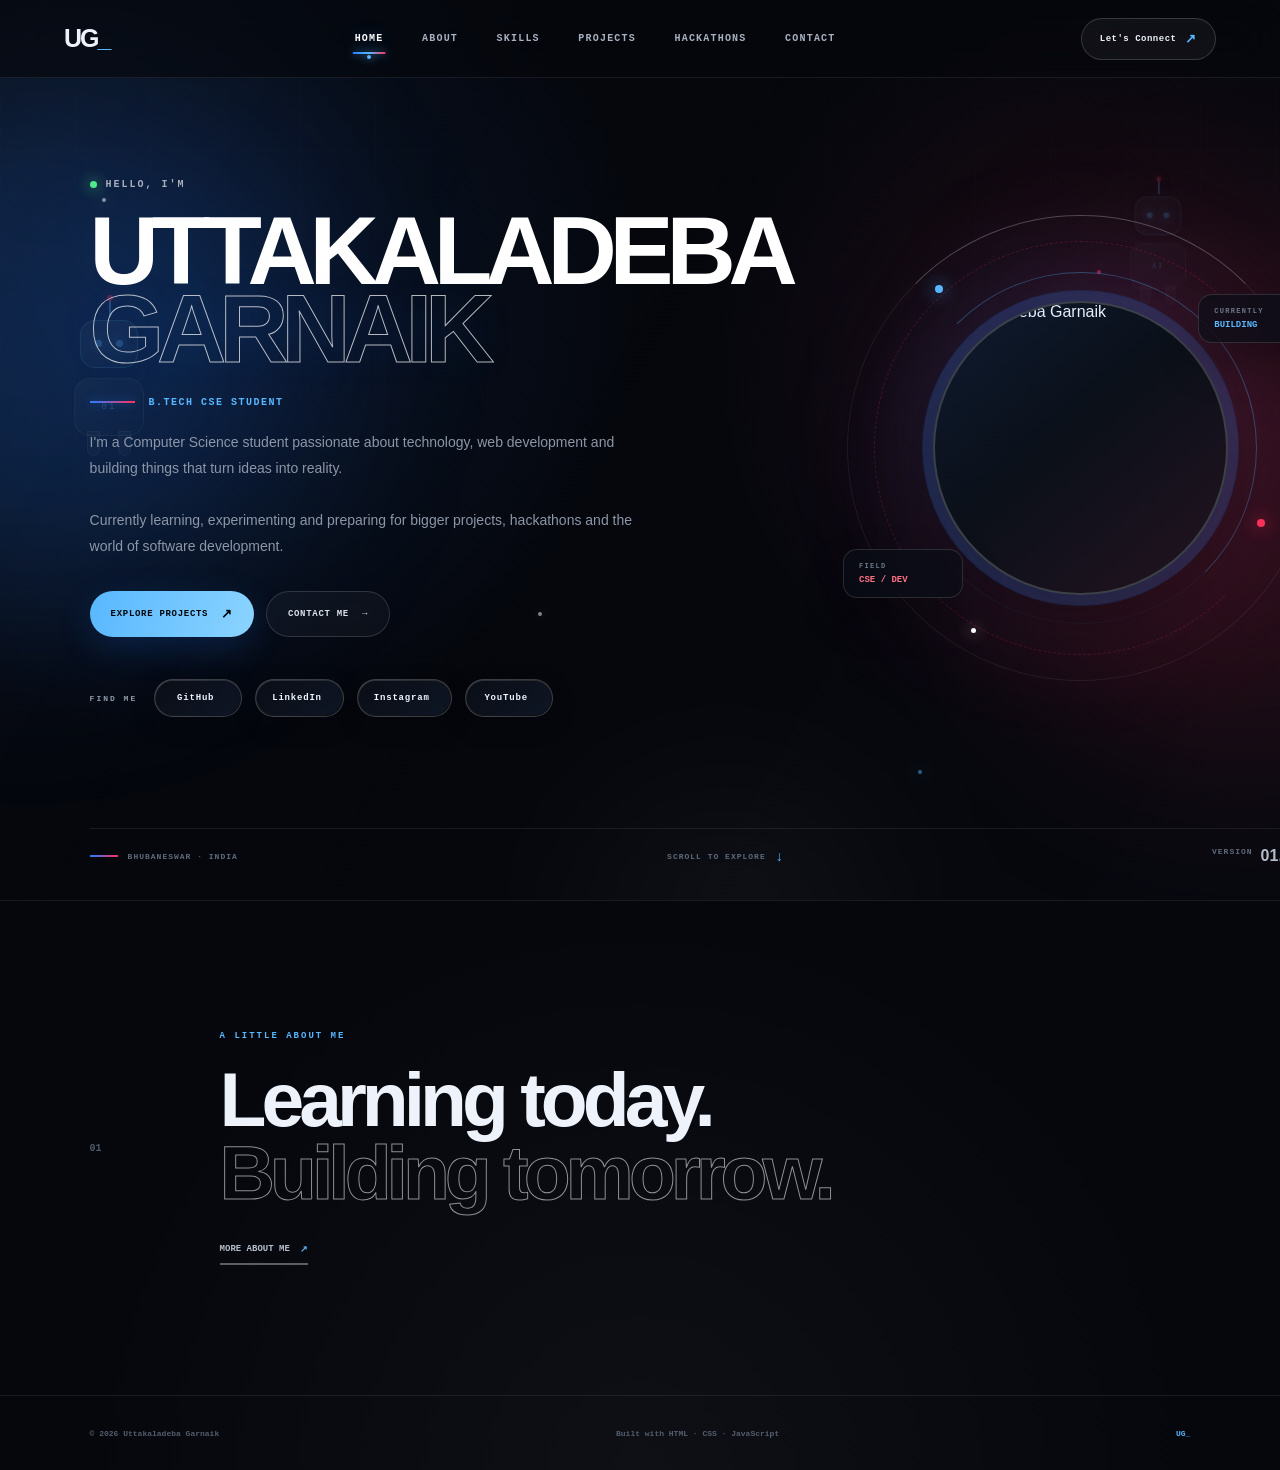
==== index.html @ 999d8cda "This is Portfolio" ====
<!DOCTYPE html>
<html lang="en">

<head>

    <!-- Basic Setup -->
    <meta charset="UTF-8">

    <meta
        name="viewport"
        content="width=device-width, initial-scale=1.0"
    >

    <meta
        name="description"
        content="Uttakaladeba Garnaik — B.Tech CSE Student, Developer and Technology Enthusiast."
    >

    <meta
        name="author"
        content="Uttakaladeba Garnaik"
    >

    <title>
        Uttakaladeba Garnaik | Developer
    </title>

    <!-- CSS -->
    <link rel="stylesheet" href="style.css">

</head>


<body>


    <!-- ==================================================
         BACKGROUND
    =================================================== -->

    <div class="background">

        <!-- Background Glow -->
        <div class="glow glow-blue"></div>

        <div class="glow glow-red"></div>

        <div class="glow glow-white"></div>


        <!-- Background Grid -->
        <div class="background-grid"></div>


        <!-- Floating Particles -->
        <div class="particle particle-1"></div>

        <div class="particle particle-2"></div>

        <div class="particle particle-3"></div>

        <div class="particle particle-4"></div>


        <!-- Robot 01 -->
        <div class="robot robot-one">

            <div class="robot-antenna"></div>

            <div class="robot-head">

                <span class="robot-eye"></span>

                <span class="robot-eye"></span>

            </div>

            <div class="robot-body">

                <span>01</span>

            </div>

            <div class="robot-leg left-leg"></div>

            <div class="robot-leg right-leg"></div>

        </div>


        <!-- Robot 02 -->
        <div class="robot robot-two">

            <div class="robot-antenna"></div>

            <div class="robot-head">

                <span class="robot-eye"></span>

                <span class="robot-eye"></span>

            </div>

            <div class="robot-body">

                <span>AI</span>

            </div>

            <div class="robot-leg left-leg"></div>

            <div class="robot-leg right-leg"></div>

        </div>

    </div>



    <!-- ==================================================
         NAVIGATION
    =================================================== -->

    <header class="navbar">

        <div class="nav-logo">

            <a href="index.html">

                UG<span>_</span>

            </a>

        </div>


        <nav class="nav-links">

            <a
                href="index.html"
                class="active"
            >
                Home
            </a>

            <a href="about.html">
                About
            </a>

            <a href="skills.html">
                Skills
            </a>

            <a href="projects.html">
                Projects
            </a>

            <a href="hackathons.html">
                Hackathons
            </a>

            <a href="contact.html">
                Contact
            </a>

        </nav>


        <a
            href="contact.html"
            class="nav-button"
        >

            Let's Connect

            <span>↗</span>

        </a>

    </header>



    <!-- ==================================================
         HERO
    =================================================== -->

    <main>

        <section
            class="hero"
            id="home"
        >


            <!-- LEFT SIDE -->
            <div class="hero-left">


                <div class="hero-intro">

                    <span class="status-dot"></span>

                    <span>
                        HELLO, I'M
                    </span>

                </div>


                <h1 class="hero-name">

                    UTTAKALADEBA

                    <span>
                        GARNAIK
                    </span>

                </h1>


                <div class="hero-role">

                    <span class="line"></span>

                    <p>
                        B.TECH CSE STUDENT
                    </p>

                </div>


                <p class="hero-description">

                    I'm a Computer Science student
                    passionate about technology,
                    web development and building
                    things that turn ideas into reality.

                    <br><br>

                    Currently learning, experimenting
                    and preparing for bigger projects,
                    hackathons and the world of
                    software development.

                </p>


                <!-- HERO BUTTONS -->

                <div class="hero-buttons">

                    <a
                        href="projects.html"
                        class="primary-button"
                    >

                        Explore Projects

                        <span>↗</span>

                    </a>


                    <a
                        href="contact.html"
                        class="secondary-button"
                    >

                        Contact Me

                        <span>→</span>

                    </a>

                </div>



                <!-- SOCIAL LINKS -->

                <div class="hero-socials">

                    <span>
                        FIND ME
                    </span>


                    <a
                        href="https://github.com/uttakaladebagarnaik"
                        target="_blank"
                        rel="noopener noreferrer"
                    >
                        GitHub
                    </a>


                    <a
                        href="https://www.linkedin.com/feed/"
                        target="_blank"
                        rel="noopener noreferrer"
                    >
                        LinkedIn
                    </a>


                    <a
                        href="#"
                        target="_blank"
                    >
                        Instagram
                    </a>


                    <a
                        href="#"
                        target="_blank"
                    >
                        YouTube
                    </a>

                </div>


            </div>



            <!-- ==================================================
                 RIGHT SIDE — PROFILE PHOTO
            =================================================== -->

            <div class="hero-right">


                <div class="photo-area">


                    <!-- Outer Rings -->

                    <div class="photo-ring ring-one"></div>

                    <div class="photo-ring ring-two"></div>

                    <div class="photo-ring ring-three"></div>


                    <!-- Glow -->

                    <div class="photo-glow"></div>


                    <!-- Profile -->

                    <div class="profile-circle">

                        <img
                            src="picture/Codex Image Aug 21, 2026, 12_15_15 PM.png"
                            alt="Uttakaladeba Garnaik"
                        >

                    </div>


                    <!-- Floating Information -->

                    <div class="floating-card card-top">

                        <span>
                            CURRENTLY
                        </span>

                        <strong>
                            BUILDING
                        </strong>

                    </div>


                    <div class="floating-card card-bottom">

                        <span>
                            FIELD
                        </span>

                        <strong>
                            CSE / DEV
                        </strong>

                    </div>


                    <!-- Orbit Dots -->

                    <span class="orbit-dot dot-one"></span>

                    <span class="orbit-dot dot-two"></span>

                    <span class="orbit-dot dot-three"></span>


                </div>


            </div>



            <!-- ==================================================
                 BOTTOM INFO
            =================================================== -->

            <div class="hero-bottom">


                <div class="hero-location">

                    <span class="small-line"></span>

                    <p>
                        BHUBANESWAR · INDIA
                    </p>

                </div>


                <div class="scroll-indicator">

                    <span>
                        SCROLL TO EXPLORE
                    </span>

                    <b>
                        ↓
                    </b>

                </div>


                <div class="hero-version">

                    <span>
                        VERSION
                    </span>

                    <strong>
                        01.26
                    </strong>

                </div>

            </div>


        </section>



        <!-- ==================================================
             QUICK INTRO
        =================================================== -->

        <section class="quick-intro">


            <div class="intro-number">
                01
            </div>


            <div class="intro-content">

                <p class="section-label">
                    A LITTLE ABOUT ME
                </p>


                <h2>

                    Learning today.

                    <span>
                        Building tomorrow.
                    </span>

                </h2>


                <a
                    href="about.html"
                    class="text-link"
                >

                    More about me

                    <span>↗</span>

                </a>

            </div>


        </section>


    </main>



    <!-- ==================================================
         FOOTER
    =================================================== -->

    <footer>

        <div>
            © 2026 Uttakaladeba Garnaik
        </div>


        <div>
            Built with HTML · CSS · JavaScript
        </div>


        <div>
            UG<span>_</span>
        </div>

    </footer>



    <!-- JavaScript -->
    <script src="script.js"></script>

</body>

</html>
---- style.css ----
/* =========================================================
   UTTAKALADEBA GARNAIK
   FUTURISTIC GLASS PORTFOLIO
   FINAL INDEX CSS
========================================================= */


/* =========================================================
   01. ROOT
========================================================= */

:root {

    --bg: #05070d;
    --bg-soft: #090d16;

    --white: #ffffff;
    --text: #eef3fb;
    --muted: #8993a5;

    --blue: #247cff;
    --blue-light: #58b7ff;

    --red: #ff315b;
    --red-light: #ff7186;

    --green: #50e98b;

    --glass: rgba(255,255,255,.055);
    --glass-strong: rgba(255,255,255,.10);

    --border: rgba(255,255,255,.12);
    --border-light: rgba(255,255,255,.22);

    --font-main:
        "Inter",
        "Segoe UI",
        Arial,
        sans-serif;

    --font-mono:
        "Courier New",
        monospace;
}


/* =========================================================
   02. RESET
========================================================= */

* {
    margin: 0;
    padding: 0;
    box-sizing: border-box;
}

html {
    scroll-behavior: smooth;
}

body {

    min-height: 100vh;

    background:

        radial-gradient(
            circle at 15% 20%,
            rgba(36,124,255,.13),
            transparent 28%
        ),

        radial-gradient(
            circle at 85% 25%,
            rgba(255,49,91,.10),
            transparent 25%
        ),

        radial-gradient(
            circle at 50% 100%,
            rgba(255,255,255,.035),
            transparent 35%
        ),

        var(--bg);

    color: var(--text);

    font-family: var(--font-main);

    overflow-x: hidden;
}


body::before {

    content: "";

    position: fixed;

    inset: 0;

    pointer-events: none;

    z-index: -1;

    background:

        linear-gradient(
            120deg,
            rgba(255,255,255,.018),
            transparent 35%,
            rgba(255,255,255,.012)
        );
}


a {

    color: inherit;

    text-decoration: none;

    -webkit-tap-highlight-color: transparent;
}


::selection {

    background: var(--blue);

    color: white;
}



/* =========================================================
   03. BACKGROUND
========================================================= */

.background {

    position: fixed;

    inset: 0;

    overflow: hidden;

    z-index: -10;

    pointer-events: none;
}


.background-grid {

    position: absolute;

    inset: 0;

    background-image:

        linear-gradient(
            rgba(255,255,255,.025) 1px,
            transparent 1px
        ),

        linear-gradient(
            90deg,
            rgba(255,255,255,.025) 1px,
            transparent 1px
        );

    background-size: 75px 75px;

    mask-image:
        linear-gradient(
            to bottom,
            black,
            transparent 85%
        );

    opacity: .45;
}


.glow {

    position: absolute;

    border-radius: 50%;

    filter: blur(100px);

    pointer-events: none;
}


.glow-blue {

    width: 520px;

    height: 520px;

    background:
        rgba(36,124,255,.18);

    left: -230px;

    top: 10%;

    animation:
        blueGlow 12s ease-in-out infinite alternate;
}


.glow-red {

    width: 480px;

    height: 480px;

    background:
        rgba(255,49,91,.13);

    right: -200px;

    top: 30%;

    animation:
        redGlow 15s ease-in-out infinite alternate;
}


.glow-white {

    width: 300px;

    height: 300px;

    background:
        rgba(255,255,255,.045);

    left: 45%;

    bottom: -180px;

    filter: blur(90px);
}


@keyframes blueGlow {

    0% {
        transform:
            translate(0,0)
            scale(1);
    }

    100% {
        transform:
            translate(90px,-50px)
            scale(1.18);
    }
}


@keyframes redGlow {

    0% {
        transform:
            translate(0,0)
            scale(1);
    }

    100% {
        transform:
            translate(-80px,70px)
            scale(1.12);
    }
}



/* =========================================================
   04. PARTICLES
========================================================= */

.particle {

    position: absolute;

    width: 4px;

    height: 4px;

    border-radius: 50%;

    background: white;

    box-shadow:
        0 0 15px
        rgba(255,255,255,.8);

    opacity: .5;

    animation:
        particleFloat 8s ease-in-out infinite;
}


.particle-1 {
    top: 22%;
    left: 8%;
}


.particle-2 {
    top: 68%;
    left: 42%;
    animation-delay: -2s;
}


.particle-3 {

    top: 30%;
    right: 14%;

    background: var(--red);

    box-shadow:
        0 0 15px
        var(--red);

    animation-delay: -4s;
}


.particle-4 {

    bottom: 14%;
    right: 28%;

    background: var(--blue-light);

    box-shadow:
        0 0 15px
        var(--blue-light);

    animation-delay: -6s;
}


@keyframes particleFloat {

    0%,
    100% {
        transform: translateY(0);
        opacity: .25;
    }

    50% {
        transform: translateY(-25px);
        opacity: .8;
    }
}



/* =========================================================
   05. ROBOTS
========================================================= */

.robot {

    position: absolute;

    width: 90px;

    height: 125px;

    opacity: .28;

    filter:
        drop-shadow(
            0 0 15px
            rgba(36,124,255,.4)
        );
}


.robot-one {

    left: 5%;
    top: 35%;

    animation:
        robotOneMove 14s ease-in-out infinite;
}


.robot-two {

    right: 6%;
    top: 20%;

    transform: scale(.8);

    opacity: .22;

    animation:
        robotTwoMove 17s ease-in-out infinite;
}


.robot-antenna {

    position: absolute;

    width: 2px;
    height: 17px;

    left: 50%;
    top: -15px;

    background: var(--blue-light);
}


.robot-antenna::after {

    content: "";

    position: absolute;

    width: 6px;
    height: 6px;

    border-radius: 50%;

    left: -2px;
    top: -5px;

    background: var(--red);

    box-shadow:
        0 0 12px
        var(--red);
}


.robot-head {

    position: absolute;

    width: 58px;
    height: 48px;

    left: 16px;
    top: 5px;

    border-radius: 15px;

    background:
        linear-gradient(
            145deg,
            rgba(255,255,255,.12),
            rgba(255,255,255,.035)
        );

    border:
        1px solid
        rgba(88,183,255,.45);

    backdrop-filter:
        blur(10px);
}


.robot-eye {

    position: absolute;

    width: 7px;
    height: 7px;

    border-radius: 50%;

    top: 19px;

    background:
        var(--blue-light);

    box-shadow:
        0 0 12px
        var(--blue-light);

    animation:
        robotBlink 3s infinite;
}


.robot-eye:first-child {
    left: 14px;
}


.robot-eye:last-child {

    right: 14px;

    animation-delay: .2s;
}


.robot-body {

    position: absolute;

    width: 70px;
    height: 58px;

    left: 10px;
    top: 63px;

    border-radius: 16px;

    background:
        linear-gradient(
            145deg,
            rgba(255,255,255,.10),
            rgba(255,255,255,.025)
        );

    border:
        1px solid
        rgba(255,255,255,.13);

    backdrop-filter:
        blur(10px);

    display: flex;

    align-items: center;

    justify-content: center;
}


.robot-body span {

    font:
        9px
        var(--font-mono);

    color:
        var(--blue-light);

    letter-spacing:
        2px;
}


.robot-leg {

    position: absolute;

    width: 13px;
    height: 25px;

    top: 116px;

    background:
        rgba(255,255,255,.08);

    border:
        1px solid
        rgba(255,255,255,.13);

    border-radius:
        0 0 7px 7px;
}


.left-leg {
    left: 23px;
}


.right-leg {
    right: 23px;
}


@keyframes robotOneMove {

    0%,
    100% {

        transform:
            translate(0,0)
            rotate(-4deg);
    }

    25% {

        transform:
            translate(35px,-25px)
            rotate(5deg);
    }

    50% {

        transform:
            translate(70px,5px)
            rotate(-2deg);
    }

    75% {

        transform:
            translate(25px,35px)
            rotate(5deg);
    }
}


@keyframes robotTwoMove {

    0%,
    100% {

        transform:
            translate(0,0)
            rotate(3deg);
    }

    50% {

        transform:
            translate(-60px,50px)
            rotate(-5deg);
    }
}


@keyframes robotBlink {

    0%,
    46%,
    52%,
    100% {
        opacity: 1;
    }

    48%,
    50% {
        opacity: .15;
    }
}



/* =========================================================
   06. NAVBAR
   STRONGER + MORE ANIMATED
========================================================= */

.navbar {

    position: sticky;

    top: 0;

    z-index: 100;

    height: 78px;

    padding:
        0 clamp(20px,5vw,80px);

    display: flex;

    align-items: center;

    justify-content: space-between;

    background:
        rgba(5,7,13,.60);

    border-bottom:
        1px solid
        rgba(255,255,255,.08);

    backdrop-filter:
        blur(22px);

    -webkit-backdrop-filter:
        blur(22px);
}


.nav-logo a {

    font-size: 25px;

    font-weight: 900;

    letter-spacing: -2px;

    transition:
        .35s ease;
}


.nav-logo a:hover {

    transform:
        translateY(-2px);

    text-shadow:
        0 0 18px
        rgba(88,183,255,.55);
}


.nav-logo span {

    color:
        var(--blue-light);

    animation:
        logoBlink 2s ease-in-out infinite;
}


@keyframes logoBlink {

    50% {
        opacity: .35;
    }
}



/* =========================================================
   NAV LINKS — BOLD
========================================================= */

.nav-links {

    display: flex;

    align-items: center;

    gap:
        clamp(16px,2.7vw,38px);
}


.nav-links a {

    position: relative;

    color:
        #a8b1c0;

    font:
        700 10px
        var(--font-mono);

    text-transform:
        uppercase;

    letter-spacing:
        1.2px;

    padding:
        10px 2px;

    transition:
        color .35s ease,
        transform .35s ease,
        text-shadow .35s ease;
}


/* Animated line */

.nav-links a::before {

    content: "";

    position: absolute;

    left: 50%;

    bottom: 0;

    width: 0;

    height: 2px;

    transform:
        translateX(-50%);

    background:
        linear-gradient(
            90deg,
            var(--blue),
            var(--blue-light),
            var(--red)
        );

    border-radius:
        999px;

    box-shadow:
        0 0 10px
        rgba(88,183,255,.8);

    transition:
        width .4s
        cubic-bezier(.2,.8,.2,1);
}


/* Glow dot */

.nav-links a::after {

    content: "";

    position: absolute;

    left: 50%;

    bottom: -5px;

    width: 4px;

    height: 4px;

    border-radius: 50%;

    background:
        var(--blue-light);

    box-shadow:
        0 0 10px
        var(--blue-light);

    opacity: 0;

    transform:
        translateX(-50%)
        scale(.3);

    transition:
        .35s ease;
}


.nav-links a:hover {

    color:
        #ffffff;

    transform:
        translateY(-3px);

    text-shadow:
        0 0 16px
        rgba(88,183,255,.55);
}


.nav-links a:hover::before,
.nav-links a.active::before {

    width:
        100%;
}


.nav-links a:hover::after,
.nav-links a.active::after {

    opacity:
        1;

    transform:
        translateX(-50%)
        scale(1);
}


.nav-links a.active {

    color:
        #ffffff;

    text-shadow:
        0 0 15px
        rgba(88,183,255,.35);
}



/* =========================================================
   NAV BUTTON
========================================================= */

.nav-button {

    position:
        relative;

    display:
        flex;

    align-items:
        center;

    gap:
        9px;

    padding:
        12px 18px;

    border:
        1px solid
        rgba(255,255,255,.17);

    border-radius:
        999px;

    background:
        rgba(255,255,255,.045);

    font:
        700 9px
        var(--font-mono);

    letter-spacing:
        .5px;

    overflow:
        hidden;

    transition:
        .4s
        cubic-bezier(.2,.8,.2,1);
}


.nav-button::before {

    content: "";

    position: absolute;

    inset: 0;

    background:
        linear-gradient(
            100deg,
            transparent,
            rgba(88,183,255,.20),
            transparent
        );

    transform:
        translateX(-120%);

    transition:
        transform .7s ease;
}


.nav-button span {

    color:
        var(--blue-light);

    font-size:
        13px;

    position:
        relative;

    transition:
        .4s;
}


.nav-button:hover {

    color:
        white;

    border-color:
        rgba(88,183,255,.65);

    background:
        rgba(36,124,255,.10);

    transform:
        translateY(-3px);

    box-shadow:

        0 10px 30px
        rgba(36,124,255,.15),

        inset 0 0 20px
        rgba(36,124,255,.05);
}


.nav-button:hover::before {

    transform:
        translateX(120%);
}


.nav-button:hover span {

    transform:
        translate(4px,-3px);

}



/* =========================================================
   07. HERO
========================================================= */

.hero {

    position:
        relative;

    min-height:
        calc(100vh - 78px);

    padding:
        65px
        clamp(24px,7vw,110px)
        30px;

    display:
        grid;

    grid-template-columns:
        1.08fr .92fr;

    align-items:
        center;

    gap:
        70px;
}


.hero-left {

    position:
        relative;

    z-index:
        5;
}


.hero-intro {

    display:
        flex;

    align-items:
        center;

    gap:
        9px;

    margin-bottom:
        22px;

    color:
        #a7afbd;

    font:
        700 10px
        var(--font-mono);

    letter-spacing:
        2px;
}


.status-dot {

    width:
        7px;

    height:
        7px;

    border-radius:
        50%;

    background:
        var(--green);

    box-shadow:
        0 0 14px
        var(--green);

    animation:
        statusPulse 2s infinite;
}


@keyframes statusPulse {

    50% {

        opacity:
            .4;

        transform:
            scale(.75);
    }
}


.hero-name {

    font-size:
        clamp(
            52px,
            7.5vw,
            112px
        );

    line-height:
        .82;

    letter-spacing:
        -.075em;

    font-weight:
        900;

    color:
        white;
}


.hero-name span {

    display:
        block;

    color:
        transparent;

    -webkit-text-stroke:
        1px
        rgba(255,255,255,.7);

    text-shadow:
        0 0 40px
        rgba(36,124,255,.08);
}


.hero-role {

    display:
        flex;

    align-items:
        center;

    gap:
        14px;

    margin-top:
        28px;
}


.hero-role .line {

    width:
        45px;

    height:
        2px;

    background:
        linear-gradient(
            90deg,
            var(--blue),
            var(--red)
        );

    box-shadow:
        0 0 10px
        rgba(36,124,255,.5);
}


.hero-role p {

    font:
        700 10px
        var(--font-mono);

    color:
        var(--blue-light);

    letter-spacing:
        1.5px;
}


.hero-description {

    max-width:
        560px;

    margin-top:
        22px;

    color:
        #8c96a7;

    font-size:
        14px;

    font-weight:
        500;

    line-height:
        1.85;
}



/* =========================================================
   HERO BUTTONS
========================================================= */

.hero-buttons {

    display:
        flex;

    flex-wrap:
        wrap;

    gap:
        12px;

    margin-top:
        32px;
}


.primary-button,
.secondary-button {

    display:
        inline-flex;

    align-items:
        center;

    justify-content:
        center;

    gap:
        13px;

    padding:
        15px 21px;

    border-radius:
        999px;

    font:
        800 9px
        var(--font-mono);

    text-transform:
        uppercase;

    letter-spacing:
        .7px;

    transition:
        .4s
        cubic-bezier(.2,.8,.2,1);
}


.primary-button {

    color:
        #02050b;

    background:
        linear-gradient(
            110deg,
            var(--blue-light),
            #8bd4ff
        );

    box-shadow:
        0 10px 35px
        rgba(36,124,255,.18);
}


.primary-button:hover {

    transform:
        translateY(-5px)
        scale(1.02);

    box-shadow:
        0 18px 50px
        rgba(36,124,255,.30);
}


.primary-button span {

    font-size:
        13px;

    transition:
        .35s;
}


.primary-button:hover span {

    transform:
        translate(4px,-4px);
}


.secondary-button {

    color:
        #dce2eb;

    background:
        rgba(255,255,255,.035);

    border:
        1px solid
        rgba(255,255,255,.14);

    backdrop-filter:
        blur(10px);
}


.secondary-button:hover {

    color:
        white;

    border-color:
        rgba(255,255,255,.40);

    background:
        rgba(255,255,255,.08);

    transform:
        translateY(-5px);
}


.secondary-button span {

    transition:
        .35s;
}


.secondary-button:hover span {

    transform:
        translateX(5px);
}


/* =========================================================
   SOCIAL LINKS — FUTURISTIC INTERACTIVE
========================================================= */

.hero-socials {

    display: flex;
    align-items: center;
    flex-wrap: wrap;
    gap: 13px;

    margin-top: 42px;

}


/* FIND ME */

.hero-socials > span {

    color: #8e9aaa;

    font:
        700 8px
        var(--font-mono);

    letter-spacing: 2px;

    margin-right: 4px;

}


/* =========================================================
   SOCIAL BUTTON
========================================================= */

.hero-socials a {

    position: relative;

    min-width: 88px;
    height: 38px;

    display: inline-flex;
    align-items: center;
    justify-content: center;

    padding: 0 16px;

    color: #eef5ff;

    font:
        800 9px
        var(--font-mono);

    letter-spacing: .8px;

    border-radius: 50px;

    background:
        linear-gradient(
            135deg,
            rgba(255,255,255,.09),
            rgba(255,255,255,.025)
        );

    border:
        1px solid
        rgba(255,255,255,.18);

    backdrop-filter:
        blur(18px);

    -webkit-backdrop-filter:
        blur(18px);

    overflow: hidden;

    isolation: isolate;

    box-shadow:
        inset 0 1px 0
        rgba(255,255,255,.10),

        0 8px 25px
        rgba(0,0,0,.22);

    transition:
        transform .45s cubic-bezier(.2,.8,.2,1),
        border-color .35s ease,
        background .35s ease,
        box-shadow .45s ease;

}


/* =========================================================
   MOVING NEON BORDER
========================================================= */

.hero-socials a::before {

    content: "";

    position: absolute;

    inset: -2px;

    z-index: -1;

    border-radius: inherit;

    background:
        conic-gradient(
            from 0deg,
            transparent,
            var(--blue-light),
            transparent,
            var(--red),
            transparent
        );

    opacity: 0;

    animation:
        socialSpin 3s linear infinite;

    transition:
        opacity .35s ease;

}


@keyframes socialSpin {

    to {
        transform:
            rotate(360deg);
    }

}


/* =========================================================
   GLASS INNER LAYER
========================================================= */

.hero-socials a::after {

    content: "";

    position: absolute;

    inset: 1px;

    z-index: -1;

    border-radius: inherit;

    background:
        linear-gradient(
            135deg,
            rgba(9,13,22,.96),
            rgba(15,23,38,.90)
        );

}


/* =========================================================
   SHINE EFFECT
========================================================= */

.hero-socials a {

    --shine-position: -140%;

}


.hero-socials a span {

    position: relative;

    z-index: 3;

}


.hero-socials a:hover {

    transform:
        translateY(-7px)
        scale(1.06);

    border-color:
        rgba(255,255,255,.45);

    background:
        rgba(36,124,255,.12);

    box-shadow:

        0 15px 35px
        rgba(0,0,0,.35),

        0 0 25px
        rgba(36,124,255,.14);

}


/* Neon border appears */

.hero-socials a:hover::before {

    opacity: 1;

}


/* =========================================================
   LIGHT SWEEP
========================================================= */

.hero-socials a {

    isolation: isolate;

}


.hero-socials a {
    --x: -130%;
}


.hero-socials a:hover {

    animation:
        socialFloat 1.8s ease-in-out infinite alternate;

}


@keyframes socialFloat {

    from {
        transform:
            translateY(-5px)
            scale(1.04);
    }

    to {
        transform:
            translateY(-9px)
            scale(1.07);
    }

}


/* =========================================================
   CLICK EFFECT
========================================================= */

.hero-socials a:active {

    transform:
        translateY(-2px)
        scale(.96);

    transition:
        .1s;

}



/* =========================================================
   INDIVIDUAL COLORS
========================================================= */


/* GitHub */

.hero-socials a:nth-of-type(1):hover {

    border-color:
        rgba(255,255,255,.75);

    box-shadow:

        0 15px 35px
        rgba(0,0,0,.4),

        0 0 28px
        rgba(255,255,255,.12);

}


/* LinkedIn */

.hero-socials a:nth-of-type(2):hover {

    border-color:
        rgba(88,183,255,.8);

    box-shadow:

        0 15px 35px
        rgba(36,124,255,.22),

        0 0 30px
        rgba(88,183,255,.18);

}


/* Instagram */

.hero-socials a:nth-of-type(3):hover {

    border-color:
        rgba(255,80,130,.8);

    box-shadow:

        0 15px 35px
        rgba(255,49,91,.22),

        0 0 30px
        rgba(255,49,91,.18);

}


/* YouTube */

.hero-socials a:nth-of-type(4):hover {

    border-color:
        rgba(255,75,75,.85);

    box-shadow:

        0 15px 35px
        rgba(255,40,50,.25),

        0 0 30px
        rgba(255,50,50,.18);

}



/* =========================================================
   SOCIAL TEXT ANIMATION
========================================================= */

.hero-socials a {

    text-shadow:
        0 0 0 transparent;

}


.hero-socials a:hover {

    color:
        #ffffff;

    text-shadow:
        0 0 12px
        rgba(255,255,255,.55);

}


/* =========================================================
   LITTLE ARROW
========================================================= */

.hero-socials a {
    padding-right: 21px;
}


.hero-socials a::marker {
    display: none;
}



/* =========================================================
   MOBILE
========================================================= */

@media (max-width: 480px) {

    .hero-socials {

        gap: 9px;

    }


    .hero-socials > span {

        width: 100%;

        margin-bottom: 4px;

    }


    .hero-socials a {

        min-width: 76px;

        height: 35px;

        padding: 0 12px;

        font-size: 8px;

    }

}


/* =========================================================
   08. PHOTO
========================================================= */

.hero-right {

    min-height:
        600px;

    display:
        grid;

    place-items:
        center;

    position:
        relative;
}


.photo-area {

    position:
        relative;

    width:
        min(
            440px,
            72vw
        );

    aspect-ratio:
        1 / 1;

    display:
        grid;

    place-items:
        center;
}


.photo-glow {

    position:
        absolute;

    width:
        72%;

    height:
        72%;

    border-radius:
        50%;

    background:
        linear-gradient(
            135deg,
            rgba(36,124,255,.28),
            rgba(255,49,91,.20)
        );

    filter:
        blur(65px);

    animation:
        photoGlow 5s ease-in-out infinite alternate;
}


@keyframes photoGlow {

    to {

        transform:
            scale(1.15);

        opacity:
            .7;
    }
}


.profile-circle {

    position:
        relative;

    width:
        67%;

    aspect-ratio:
        1 / 1;

    border-radius:
        50%;

    overflow:
        hidden;

    z-index:
        5;

    background:
        #0b1019;

    border:
        2px solid
        rgba(255,255,255,.20);

    box-shadow:

        0 0 0 10px
        rgba(255,255,255,.025),

        0 0 0 11px
        rgba(36,124,255,.18),

        0 30px 80px
        rgba(0,0,0,.5);
}


.profile-circle::before {

    content:
        "";

    position:
        absolute;

    inset:
        0;

    z-index:
        2;

    background:
        linear-gradient(
            140deg,
            rgba(36,124,255,.10),
            transparent 45%,
            rgba(255,49,91,.10)
        );

    pointer-events:
        none;
}


.profile-circle img {

    width:
        100%;

    height:
        100%;

    object-fit:
        cover;

    object-position:
        center top;

    display:
        block;

    transition:
        .7s
        cubic-bezier(.2,.8,.2,1);
}


.profile-circle:hover img {

    transform:
        scale(1.07);
}



/* =========================================================
   09. PHOTO RINGS
========================================================= */

.photo-ring {

    position:
        absolute;

    border-radius:
        50%;

    pointer-events:
        none;
}


.ring-one {

    width:
        80%;

    height:
        80%;

    border:
        1px solid
        rgba(88,183,255,.35);

    border-left-color:
        transparent;

    border-bottom-color:
        rgba(88,183,255,.08);

    animation:
        ringRotate 12s linear infinite;
}


.ring-two {

    width:
        94%;

    height:
        94%;

    border:
        1px dashed
        rgba(255,49,91,.22);

    border-right-color:
        transparent;

    animation:
        ringRotateReverse 20s linear infinite;
}


.ring-three {

    width:
        106%;

    height:
        106%;

    border:
        1px solid
        rgba(255,255,255,.07);

    border-top-color:
        rgba(255,255,255,.25);

    animation:
        ringRotate 28s linear infinite;
}


@keyframes ringRotate {

    to {
        transform:
            rotate(360deg);
    }
}


@keyframes ringRotateReverse {

    to {
        transform:
            rotate(-360deg);
    }
}



/* =========================================================
   10. FLOATING CARDS
========================================================= */

.floating-card {

    position:
        absolute;

    z-index:
        10;

    min-width:
        120px;

    padding:
        12px 15px;

    border:
        1px solid
        rgba(255,255,255,.13);

    border-radius:
        14px;

    background:
        rgba(10,14,23,.68);

    backdrop-filter:
        blur(18px);

    box-shadow:
        0 20px 40px
        rgba(0,0,0,.25);

    display:
        flex;

    flex-direction:
        column;

    gap:
        5px;
}


.floating-card span {

    color:
        #6e7889;

    font:
        700 7px
        var(--font-mono);

    letter-spacing:
        1.3px;
}


.floating-card strong {

    color:
        white;

    font:
        800 9px
        var(--font-mono);
}


.card-top {

    top:
        15%;

    right:
        -4%;

    animation:
        floatingCard 5s ease-in-out infinite;
}


.card-top strong {

    color:
        var(--blue-light);
}


.card-bottom {

    bottom:
        16%;

    left:
        -4%;

    animation:
        floatingCard 6s ease-in-out infinite reverse;
}


.card-bottom strong {

    color:
        var(--red-light);
}


@keyframes floatingCard {

    50% {

        transform:
            translateY(-10px);
    }
}



/* =========================================================
   11. ORBIT DOTS
========================================================= */

.orbit-dot {

    position:
        absolute;

    width:
        8px;

    height:
        8px;

    border-radius:
        50%;

    z-index:
        9;
}


.dot-one {

    top:
        13%;

    left:
        17%;

    background:
        var(--blue-light);

    box-shadow:
        0 0 18px
        var(--blue-light);
}


.dot-two {

    right:
        8%;

    bottom:
        32%;

    background:
        var(--red);

    box-shadow:
        0 0 18px
        var(--red);
}


.dot-three {

    left:
        25%;

    bottom:
        8%;

    width:
        5px;

    height:
        5px;

    background:
        white;

    box-shadow:
        0 0 15px
        white;
}



/* =========================================================
   12. HERO BOTTOM
========================================================= */

.hero-bottom {

    grid-column:
        1 / -1;

    display:
        flex;

    align-items:
        center;

    justify-content:
        space-between;

    border-top:
        1px solid
        rgba(255,255,255,.08);

    padding-top:
        18px;
}


.hero-location {

    display:
        flex;

    align-items:
        center;

    gap:
        10px;
}


.small-line {

    width:
        28px;

    height:
        2px;

    background:
        linear-gradient(
            90deg,
            var(--blue),
            var(--red)
        );
}


.hero-bottom p,
.hero-bottom span {

    color:
        #606a7a;

    font:
        700 8px
        var(--font-mono);

    letter-spacing:
        1px;
}


.scroll-indicator {

    display:
        flex;

    align-items:
        center;

    gap:
        10px;
}


.scroll-indicator b {

    color:
        var(--blue-light);

    font-size:
        14px;

    animation:
        scrollArrow 1.5s ease-in-out infinite;
}


@keyframes scrollArrow {

    50% {
        transform:
            translateY(5px);
    }
}


.hero-version {

    display:
        flex;

    gap:
        8px;
}


.hero-version strong {

    color:
        #b3bbc8;
}



/* =========================================================
   13. QUICK INTRO
========================================================= */

.quick-intro {

    position:
        relative;

    min-height:
        55vh;

    padding:
        120px
        clamp(24px,7vw,110px);

    display:
        grid;

    grid-template-columns:
        80px 1fr;

    gap:
        50px;

    align-items:
        center;

    border-top:
        1px solid
        rgba(255,255,255,.08);
}


.intro-number {

    color:
        #505969;

    font:
        700 10px
        var(--font-mono);
}


.section-label {

    color:
        var(--blue-light);

    font:
        700 9px
        var(--font-mono);

    letter-spacing:
        2px;

    margin-bottom:
        22px;
}


.intro-content h2 {

    max-width:
        850px;

    font-size:
        clamp(
            42px,
            6vw,
            80px
        );

    line-height:
        .95;

    letter-spacing:
        -.065em;
}


.intro-content h2 span {

    display:
        block;

    color:
        transparent;

    -webkit-text-stroke:
        1px
        rgba(255,255,255,.55);
}


.text-link {

    display:
        inline-flex;

    align-items:
        center;

    gap:
        10px;

    margin-top:
        35px;

    padding-bottom:
        8px;

    border-bottom:
        2px solid
        rgba(255,255,255,.35);

    color:
        #b7bfcd;

    font:
        800 9px
        var(--font-mono);

    text-transform:
        uppercase;

    transition:
        .35s;
}


.text-link:hover {

    color:
        white;

    border-color:
        var(--blue-light);

}


.text-link span {

    color:
        var(--blue-light);

    transition:
        .3s;
}


.text-link:hover span {

    transform:
        translate(
            4px,
            -4px
        );
}



/* =========================================================
   14. FOOTER
========================================================= */

footer {

    min-height:
        75px;

    padding:
        20px
        clamp(24px,7vw,110px);

    display:
        flex;

    justify-content:
        space-between;

    align-items:
        center;

    gap:
        20px;

    border-top:
        1px solid
        rgba(255,255,255,.08);

    color:
        #555e6e;

    font:
        700 8px
        var(--font-mono);
}


footer div:last-child {

    color:
        var(--blue-light);
}



/* =========================================================
   15. TABLET
========================================================= */

@media (max-width: 1050px) {

    .nav-links {

        gap:
            18px;
    }


    .nav-links a {

        font-size:
            8px;
    }


    .hero {

        gap:
            35px;
    }


    .hero-name {

        font-size:
            clamp(
                50px,
                7vw,
                80px
            );
    }


    .hero-right {

        min-height:
            500px;
    }


    .card-top {

        right:
            -8%;
    }


    .card-bottom {

        left:
            -8%;
    }

}



/* =========================================================
   16. MOBILE
========================================================= */

@media (max-width: 800px) {

    .navbar {

        height:
            70px;
    }


    .nav-links {

        display:
            none;
    }


    .nav-button {

        padding:
            9px 13px;
    }


    .hero {

        min-height:
            auto;

        padding:
            70px 22px 30px;

        display:
            flex;

        flex-direction:
            column;

        align-items:
            stretch;

        gap:
            40px;
    }


    .hero-left {

        order:
            1;
    }


    .hero-right {

        order:
            2;

        min-height:
            430px;
    }


    .hero-bottom {

        order:
            3;
    }


    .hero-name {

        font-size:
            clamp(
                48px,
                13vw,
                80px
            );
    }


    .hero-description {

        font-size:
            13px;
    }


    .photo-area {

        width:
            min(
                350px,
                78vw
            );
    }


    .floating-card {

        min-width:
            105px;

        padding:
            10px 12px;
    }


    .card-top {

        right:
            0;
    }


    .card-bottom {

        left:
            0;
    }


    .hero-bottom {

        gap:
            15px;
    }


    .hero-version {

        display:
            none;
    }


    .quick-intro {

        min-height:
            50vh;

        padding:
            90px 22px;

        grid-template-columns:
            1fr;

        gap:
            25px;
    }


    .intro-content h2 {

        font-size:
            clamp(
                42px,
                12vw,
                65px
            );
    }


    footer {

        flex-direction:
            column;

        align-items:
            flex-start;

        padding:
            25px 22px;
    }

}



/* =========================================================
   17. SMALL MOBILE
========================================================= */

@media (max-width: 480px) {

    .nav-logo a {

        font-size:
            21px;
    }


    .nav-button {

        font-size:
            8px;
    }


    .hero {

        padding-top:
            55px;
    }


    .hero-intro {

        font-size:
            8px;
    }


    .hero-name {

        font-size:
            clamp(
                42px,
                13.5vw,
                64px
            );
    }


    .hero-description {

        font-size:
            12px;

        line-height:
            1.75;
    }


    .hero-buttons {

        flex-direction:
            column;

        align-items:
            stretch;
    }


    .primary-button,
    .secondary-button {

        justify-content:
            center;
    }


    .hero-socials {

        gap:
            13px;

        margin-top:
            30px;
    }


    .hero-socials > span {

        width:
            100%;
    }


    .hero-right {

        min-height:
            350px;
    }


    .photo-area {

        width:
            min(
                300px,
                78vw
            );
    }


    .floating-card {

        transform:
            scale(.85);
    }


    .card-top {

        right:
            -5%;
    }


    .card-bottom {

        left:
            -5%;
    }


    .robot {

        transform:
            scale(.65);
    }


    .robot-one {

        left:
            -20px;
    }


    .robot-two {

        right:
            -20px;
    }


    .hero-bottom {

        flex-direction:
            column;

        align-items:
            flex-start;
    }


    .scroll-indicator {

        display:
            none;
    }

}



/* =========================================================
   18. REDUCED MOTION
========================================================= */

@media (prefers-reduced-motion: reduce) {

    *,
    *::before,
    *::after {

        animation-duration:
            .01ms !important;

        animation-iteration-count:
            1 !important;

        scroll-behavior:
            auto !important;
    }

}




/* =========================================================
   ABOUT PAGE
   ADD THIS AT THE END OF style.css
========================================================= */


/* =========================================================
   ABOUT HERO
========================================================= */

.about-hero {

    min-height: 72vh;

    padding:
        110px
        clamp(24px, 7vw, 110px)
        90px;

    display: grid;

    grid-template-columns: 80px 1fr;

    gap: 55px;

    align-items: center;

    border-bottom:
        1px solid
        rgba(255,255,255,.08);

}


.about-hero-number {

    height: 210px;

    display: flex;

    flex-direction: column;

    align-items: center;

    justify-content: space-between;

    color: #626d7e;

    font:
        700 9px
        var(--font-mono);

    letter-spacing: 2px;

}


.about-hero-number div {

    width: 1px;

    flex: 1;

    margin: 18px 0;

    background:
        linear-gradient(
            to bottom,
            var(--blue-light),
            var(--red)
        );

    box-shadow:
        0 0 12px
        rgba(88,183,255,.35);

}


.about-title {

    position: relative;

}


.about-title .section-label {

    color:
        var(--blue-light);

    font:
        800 9px
        var(--font-mono);

    letter-spacing: 2px;

}


.about-title h1 {

    margin-top: 24px;

    max-width: 950px;

    font-size:
        clamp(
            58px,
            8.5vw,
            125px
        );

    line-height: .84;

    letter-spacing: -.075em;

    font-weight: 900;

}


.about-title h1 span {

    display: block;

    color: transparent;

    -webkit-text-stroke:
        1px
        rgba(255,255,255,.65);

    transition: .5s ease;

}


.about-title h1:hover span {

    color:
        rgba(88,183,255,.08);

    -webkit-text-stroke:
        1px
        var(--blue-light);

    text-shadow:
        0 0 35px
        rgba(88,183,255,.25);

}


.about-intro {

    max-width: 620px;

    margin-top: 38px;

    color:
        #8e98a9;

    font-size: 15px;

    font-weight: 500;

    line-height: 1.9;

}



/* =========================================================
   ABOUT MAIN SECTION
========================================================= */

.about-main {

    padding:
        140px
        clamp(24px, 7vw, 110px);

    display: grid;

    grid-template-columns:
        .85fr 1.15fr;

    gap:
        clamp(55px, 9vw, 140px);

    align-items: center;

}


/* =========================================================
   ABOUT IMAGE
========================================================= */

.about-image {

    position: relative;

    width: min(
        100%,
        450px
    );

}


.about-image-frame {

    position: relative;

    width: 100%;

    aspect-ratio: 4 / 5;

    padding: 7px;

    border-radius: 30px;

    background:
        linear-gradient(
            135deg,
            var(--blue-light),
            rgba(36,124,255,.25),
            var(--red),
            rgba(255,255,255,.15)
        );

    background-size: 250% 250%;

    animation:
        aboutBorderMove 6s ease infinite;

    box-shadow:
        0 35px 90px
        rgba(0,0,0,.45);

}


@keyframes aboutBorderMove {

    0% {
        background-position:
            0% 50%;
    }

    50% {
        background-position:
            100% 50%;
    }

    100% {
        background-position:
            0% 50%;
    }

}


.about-image-frame::before {

    content: "";

    position: absolute;

    inset: 7px;

    z-index: 2;

    border-radius: 24px;

    background:
        linear-gradient(
            145deg,
            rgba(36,124,255,.08),
            transparent 45%,
            rgba(255,49,91,.10)
        );

    pointer-events: none;

}


.about-image-frame img {

    width: 100%;

    height: 100%;

    object-fit: cover;

    object-position: center top;

    border-radius: 24px;

    background: #0b1019;

    transition:
        transform .7s
        cubic-bezier(.2,.8,.2,1);

}


.about-image-frame:hover img {

    transform:
        scale(1.045);

}



/* =========================================================
   IMAGE FLOATING TAG
========================================================= */

.image-tag {

    position: absolute;

    right: -30px;

    bottom: 30px;

    min-width: 190px;

    padding: 15px 18px;

    display: flex;

    flex-direction: column;

    gap: 6px;

    border:
        1px solid
        rgba(255,255,255,.18);

    border-radius: 16px;

    background:
        rgba(7,11,19,.78);

    backdrop-filter:
        blur(20px);

    -webkit-backdrop-filter:
        blur(20px);

    box-shadow:
        0 20px 50px
        rgba(0,0,0,.35);

    animation:
        aboutTagFloat 5s ease-in-out infinite;

}


.image-tag::before {

    content: "";

    position: absolute;

    width: 7px;

    height: 7px;

    border-radius: 50%;

    left: -4px;

    top: 50%;

    background:
        var(--blue-light);

    box-shadow:
        0 0 15px
        var(--blue-light);

}


.image-tag span {

    color:
        #687386;

    font:
        700 7px
        var(--font-mono);

    letter-spacing: 1.2px;

}


.image-tag strong {

    color:
        var(--blue-light);

    font:
        800 9px
        var(--font-mono);

}


@keyframes aboutTagFloat {

    0%,
    100% {

        transform:
            translateY(0);

    }

    50% {

        transform:
            translateY(-10px);

    }

}



/* =========================================================
   ABOUT STORY
========================================================= */

.about-story {

    max-width: 680px;

}


.story-label {

    margin-bottom: 25px;

    color:
        var(--blue-light);

    font:
        800 9px
        var(--font-mono);

    letter-spacing: 2px;

}


.about-story h2 {

    margin-bottom: 38px;

    font-size:
        clamp(
            42px,
            5vw,
            72px
        );

    line-height: .94;

    letter-spacing: -.065em;

    font-weight: 850;

}


.about-story h2 span {

    color: transparent;

    -webkit-text-stroke:
        1px
        rgba(255,255,255,.58);

}


.about-story > p:not(.story-label) {

    color:
        #8792a3;

    font-size: 14px;

    font-weight: 500;

    line-height: 1.9;

    margin-bottom: 22px;

}



/* =========================================================
   FOCUS SECTION
========================================================= */

.about-focus {

    padding:
        130px
        clamp(24px, 7vw, 110px);

    border-top:
        1px solid
        rgba(255,255,255,.08);

}


.focus-heading .section-label {

    color:
        var(--blue-light);

    font:
        800 9px
        var(--font-mono);

    letter-spacing: 2px;

}


.focus-heading h2 {

    margin-top: 22px;

    font-size:
        clamp(
            48px,
            6vw,
            82px
        );

    line-height: .9;

    letter-spacing: -.07em;

    font-weight: 900;

}


.focus-heading h2 span {

    color: transparent;

    -webkit-text-stroke:
        1px
        rgba(255,255,255,.58);

}



/* =========================================================
   FOCUS CARDS
========================================================= */

.focus-grid {

    display: grid;

    grid-template-columns:
        repeat(2, 1fr);

    gap: 18px;

    margin-top: 75px;

}


.focus-card {

    position: relative;

    min-height: 270px;

    padding: 28px;

    overflow: hidden;

    border:
        1px solid
        rgba(255,255,255,.11);

    border-radius: 24px;

    background:
        linear-gradient(
            145deg,
            rgba(255,255,255,.065),
            rgba(255,255,255,.025)
        );

    backdrop-filter:
        blur(18px);

    -webkit-backdrop-filter:
        blur(18px);

    transition:
        transform .5s
        cubic-bezier(.2,.8,.2,1),
        border-color .4s,
        box-shadow .5s;

}


.focus-card::before {

    content: "";

    position: absolute;

    width: 190px;

    height: 190px;

    right: -100px;

    top: -100px;

    border-radius: 50%;

    background:
        rgba(36,124,255,.13);

    filter:
        blur(35px);

    transition:
        .5s ease;

}


.focus-card::after {

    content: "";

    position: absolute;

    left: -100%;

    top: 0;

    width: 60%;

    height: 100%;

    background:
        linear-gradient(
            90deg,
            transparent,
            rgba(255,255,255,.07),
            transparent
        );

    transform:
        skewX(-20deg);

    transition:
        .7s ease;

}


.focus-card:hover {

    transform:
        translateY(-9px);

    border-color:
        rgba(88,183,255,.38);

    box-shadow:
        0 25px 60px
        rgba(0,0,0,.32),

        0 0 30px
        rgba(36,124,255,.07);

}


.focus-card:hover::before {

    transform:
        scale(1.5);

    background:
        rgba(255,49,91,.15);

}


.focus-card:hover::after {

    left: 140%;

}


.focus-number {

    position: relative;

    z-index: 2;

    display: block;

    color:
        #596474;

    font:
        800 9px
        var(--font-mono);

    margin-bottom: 70px;

}


.focus-card h3 {

    position: relative;

    z-index: 2;

    font-size: 28px;

    font-weight: 800;

    letter-spacing: -.04em;

    margin-bottom: 14px;

}


.focus-card p {

    position: relative;

    z-index: 2;

    max-width: 370px;

    color:
        #7e899b;

    font-size: 12px;

    font-weight: 500;

    line-height: 1.8;

}



/* =========================================================
   APPROACH SECTION
========================================================= */

.about-approach {

    padding:
        140px
        clamp(24px, 7vw, 110px);

    display: grid;

    grid-template-columns:
        80px 1fr;

    gap: 60px;

    border-top:
        1px solid
        rgba(255,255,255,.08);

}


.approach-number {

    color:
        #596474;

    font:
        800 10px
        var(--font-mono);

}


.approach-content {

    max-width: 1000px;

}


.approach-content .section-label {

    color:
        var(--blue-light);

    font:
        800 9px
        var(--font-mono);

    letter-spacing: 2px;

}


.approach-content h2 {

    margin-top: 25px;

    font-size:
        clamp(
            55px,
            7vw,
            100px
        );

    line-height: .88;

    letter-spacing: -.075em;

    font-weight: 900;

}


.approach-content h2 span {

    color: transparent;

    -webkit-text-stroke:
        1px
        rgba(255,255,255,.60);

}


.approach-content > p {

    max-width: 620px;

    margin-top: 45px;

    color:
        #8792a3;

    font-size: 14px;

    line-height: 1.9;

}



/* =========================================================
   NEXT PAGE
========================================================= */

.next-page {

    min-height: 45vh;

    padding:
        100px
        clamp(24px, 7vw, 110px);

    display: flex;

    flex-direction: column;

    justify-content: center;

    border-top:
        1px solid
        rgba(255,255,255,.08);

}


.next-page p {

    color:
        #596474;

    font:
        800 9px
        var(--font-mono);

    letter-spacing: 2px;

    margin-bottom: 20px;

}


.next-page a {

    position: relative;

    display: inline-flex;

    align-items: center;

    gap: 20px;

    width: fit-content;

    font-size:
        clamp(
            45px,
            7vw,
            90px
        );

    font-weight: 900;

    letter-spacing: -.07em;

    transition:
        transform .45s
        cubic-bezier(.2,.8,.2,1);

}


.next-page a span {

    color: transparent;

    -webkit-text-stroke:
        1px
        rgba(255,255,255,.6);

    transition:
        .45s ease;

}


.next-page a b {

    color:
        var(--blue-light);

    font-size: .35em;

    transition:
        .4s ease;

}


.next-page a:hover {

    transform:
        translateX(12px);

}


.next-page a:hover span {

    color:
        var(--blue-light);

    -webkit-text-stroke:
        0 transparent;

    text-shadow:
        0 0 25px
        rgba(88,183,255,.55);

}


.next-page a:hover b {

    transform:
        translate(
            8px,
            -8px
        );

}



/* =========================================================
   ABOUT PAGE RESPONSIVE
========================================================= */

@media (max-width: 900px) {

    .about-hero {

        grid-template-columns: 1fr;

        gap: 30px;

        padding-top: 90px;

    }


    .about-hero-number {

        height: auto;

        flex-direction: row;

        justify-content: flex-start;

        gap: 15px;

    }


    .about-hero-number div {

        flex: none;

        width: 45px;

        height: 1px;

        margin: 0;

    }


    .about-main {

        grid-template-columns: 1fr;

        gap: 80px;

    }


    .about-image {

        max-width: 500px;

    }


    .focus-grid {

        grid-template-columns: 1fr;

    }


    .about-approach {

        grid-template-columns: 1fr;

        gap: 30px;

    }

}



/* =========================================================
   MOBILE
========================================================= */

@media (max-width: 600px) {

    .about-hero {

        min-height: 65vh;

        padding:
            80px 22px;

    }


    .about-title h1 {

        font-size:
            clamp(
                52px,
                14vw,
                78px
            );

    }


    .about-intro {

        font-size: 13px;

    }


    .about-main,
    .about-focus,
    .about-approach,
    .next-page {

        padding:
            90px 22px;

    }


    .about-image {

        width: 100%;

    }


    .image-tag {

        right: 8px;

        bottom: 18px;

        min-width: 170px;

    }


    .about-story h2 {

        font-size: 43px;

    }


    .focus-card {

        min-height: 240px;

    }


    .focus-number {

        margin-bottom: 55px;

    }


    .approach-content h2 {

        font-size: 50px;

    }


    .next-page a {

        font-size: 47px;

        flex-wrap: wrap;

    }

}



/* =========================================================
   SMALL MOBILE
========================================================= */

@media (max-width: 420px) {

    .about-title h1 {

        font-size:
            48px;

    }


    .about-story h2 {

        font-size:
            38px;

    }


    .focus-card {

        padding:
            23px;

    }


    .focus-card h3 {

        font-size:
            24px;

    }


    .next-page a {

        font-size:
            40px;

    }

}





/* =========================================================
   SKILLS PAGE
   ADD THIS AT THE END OF style.css
========================================================= */


/* =========================================================
   SKILLS HERO
========================================================= */

.skills-hero {

    min-height: 72vh;

    padding:
        110px
        clamp(24px, 7vw, 110px)
        90px;

    display: grid;

    grid-template-columns: 80px 1fr;

    gap: 55px;

    align-items: center;

    border-bottom:
        1px solid
        rgba(255,255,255,.08);

}


.skills-index {

    height: 210px;

    display: flex;

    flex-direction: column;

    align-items: center;

    justify-content: space-between;

    color: #626d7e;

    font:
        700 9px
        var(--font-mono);

    letter-spacing: 2px;

}


.skills-index div {

    width: 1px;

    flex: 1;

    margin: 18px 0;

    background:
        linear-gradient(
            to bottom,
            var(--blue-light),
            var(--red)
        );

    box-shadow:
        0 0 12px
        rgba(88,183,255,.35);

}


.skills-heading {

    position: relative;

}


.skills-heading .section-label {

    color:
        var(--blue-light);

    font:
        800 9px
        var(--font-mono);

    letter-spacing: 2px;

}


.skills-heading h1 {

    margin-top: 24px;

    max-width: 1000px;

    font-size:
        clamp(
            58px,
            8.5vw,
            125px
        );

    line-height: .84;

    letter-spacing: -.075em;

    font-weight: 900;

}


.skills-heading h1 span {

    display: block;

    color: transparent;

    -webkit-text-stroke:
        1px
        rgba(255,255,255,.65);

    transition: .5s ease;

}


.skills-heading h1:hover span {

    color:
        rgba(88,183,255,.08);

    -webkit-text-stroke:
        1px
        var(--blue-light);

    text-shadow:
        0 0 35px
        rgba(88,183,255,.25);

}


.skills-intro {

    max-width: 620px;

    margin-top: 38px;

    color:
        #8e98a9;

    font-size: 15px;

    font-weight: 500;

    line-height: 1.9;

}



/* =========================================================
   SKILLS CORE
========================================================= */

.skills-core {

    min-height: 700px;

    padding:
        120px
        clamp(24px, 7vw, 110px);

    display: grid;

    grid-template-columns:
        1fr 1fr;

    gap:
        clamp(60px, 9vw, 140px);

    align-items: center;

    border-bottom:
        1px solid
        rgba(255,255,255,.08);

}


.core-visual {

    position: relative;

    width:
        min(520px, 85vw);

    aspect-ratio: 1 / 1;

    margin: auto;

    display: grid;

    place-items: center;

}


/* =========================================================
   CORE RINGS
========================================================= */

.core-ring {

    position: absolute;

    border-radius: 50%;

    pointer-events: none;

}


.core-ring-one {

    width: 52%;

    height: 52%;

    border:
        1px solid
        rgba(88,183,255,.35);

    border-left-color:
        transparent;

    border-bottom-color:
        transparent;

    animation:
        skillsRingOne
        9s linear infinite;

}


.core-ring-two {

    width: 72%;

    height: 72%;

    border:
        1px dashed
        rgba(255,49,91,.28);

    border-right-color:
        transparent;

    animation:
        skillsRingTwo
        15s linear infinite reverse;

}


.core-ring-three {

    width: 92%;

    height: 92%;

    border:
        1px solid
        rgba(255,255,255,.08);

    border-top-color:
        rgba(88,183,255,.3);

    animation:
        skillsRingThree
        23s linear infinite;

}


@keyframes skillsRingOne {

    to {
        transform:
            rotate(360deg);
    }

}


@keyframes skillsRingTwo {

    to {
        transform:
            rotate(-360deg);
    }

}


@keyframes skillsRingThree {

    to {
        transform:
            rotate(360deg);
    }

}



/* =========================================================
   CORE CENTER
========================================================= */

.core-center {

    position: relative;

    z-index: 5;

    width: 145px;

    height: 145px;

    border-radius: 50%;

    display: flex;

    flex-direction: column;

    align-items: center;

    justify-content: center;

    background:
        radial-gradient(
            circle,
            rgba(36,124,255,.15),
            rgba(7,11,19,.94) 65%
        );

    border:
        1px solid
        rgba(88,183,255,.35);

    box-shadow:

        0 0 40px
        rgba(36,124,255,.12),

        inset 0 0 35px
        rgba(36,124,255,.08);

    animation:
        corePulse
        4s ease-in-out infinite;

}


.core-center::before {

    content: "";

    position: absolute;

    inset: -12px;

    border-radius: 50%;

    border:
        1px solid
        rgba(255,255,255,.06);

    animation:
        corePulseRing
        4s ease-in-out infinite;

}


.core-center span {

    color:
        white;

    font-size:
        38px;

    font-weight:
        900;

    letter-spacing:
        -.08em;

}


.core-center strong {

    margin-top: 3px;

    color:
        var(--blue-light);

    font:
        800 9px
        var(--font-mono);

    letter-spacing:
        3px;

}


@keyframes corePulse {

    0%,
    100% {
        transform:
            scale(1);
    }

    50% {
        transform:
            scale(1.05);
    }

}


@keyframes corePulseRing {

    50% {
        transform:
            scale(1.15);

        opacity:
            .25;
    }

}



/* =========================================================
   TECHNOLOGY NODES
========================================================= */

.tech-node {

    position: absolute;

    z-index: 10;

    min-width: 58px;

    height: 58px;

    padding: 0 10px;

    display: flex;

    align-items: center;

    justify-content: center;

    border:
        1px solid
        rgba(255,255,255,.17);

    border-radius:
        50%;

    background:
        rgba(7,11,19,.78);

    backdrop-filter:
        blur(15px);

    -webkit-backdrop-filter:
        blur(15px);

    color:
        #dfe8f5;

    font:
        800 9px
        var(--font-mono);

    box-shadow:
        0 12px 30px
        rgba(0,0,0,.25);

    transition:
        .4s
        cubic-bezier(.2,.8,.2,1);

}


.tech-node::before {

    content: "";

    position: absolute;

    inset: -5px;

    border-radius: 50%;

    border:
        1px solid
        rgba(88,183,255,.08);

    transition:
        .4s;

}


.tech-node:hover {

    color:
        white;

    transform:
        scale(1.15)
        translateY(-5px);

    border-color:
        rgba(88,183,255,.65);

    background:
        rgba(36,124,255,.12);

    box-shadow:

        0 15px 35px
        rgba(36,124,255,.18),

        0 0 25px
        rgba(88,183,255,.14);

}


.tech-node:hover::before {

    transform:
        scale(1.25);

    border-color:
        rgba(88,183,255,.3);

}



/* Node positions */

.node-html {

    top: 5%;

    left: 47%;

}


.node-css {

    top: 24%;

    right: 4%;

}


.node-js {

    bottom: 24%;

    right: 5%;

}


.node-python {

    bottom: 5%;

    left: 47%;

}


.node-sql {

    bottom: 24%;

    left: 5%;

}


.node-git {

    top: 24%;

    left: 4%;

}



/* =========================================================
   CORE CONTENT
========================================================= */

.core-content {

    max-width: 600px;

}


.core-content .story-label {

    color:
        var(--blue-light);

    font:
        800 9px
        var(--font-mono);

    letter-spacing:
        2px;

    margin-bottom:
        25px;

}


.core-content h2 {

    margin-bottom:
        35px;

    font-size:
        clamp(
            44px,
            5vw,
            75px
        );

    line-height:
        .92;

    letter-spacing:
        -.065em;

    font-weight:
        900;

}


.core-content h2 span {

    color:
        transparent;

    -webkit-text-stroke:
        1px
        rgba(255,255,255,.58);

}


.core-content > p {

    color:
        #8792a3;

    font-size:
        14px;

    font-weight:
        500;

    line-height:
        1.9;

    margin-bottom:
        22px;

}


.learning-status {

    display:
        inline-flex;

    align-items:
        center;

    gap:
        10px;

    margin-top:
        15px;

    padding:
        10px 14px;

    border:
        1px solid
        rgba(80,233,139,.18);

    border-radius:
        999px;

    background:
        rgba(80,233,139,.04);

    color:
        #83eeb0;

    font:
        800 8px
        var(--font-mono);

    letter-spacing:
        1px;

}


.learning-status .status-dot {

    width:
        7px;

    height:
        7px;

    flex-shrink:
        0;

}



/* =========================================================
   DEVELOPMENT SKILLS
========================================================= */

.skills-section {

    padding:
        130px
        clamp(24px, 7vw, 110px);

    border-bottom:
        1px solid
        rgba(255,255,255,.08);

}


.skills-section-heading .section-label {

    color:
        var(--blue-light);

    font:
        800 9px
        var(--font-mono);

    letter-spacing:
        2px;

}


.skills-section-heading h2 {

    margin-top:
        22px;

    font-size:
        clamp(
            48px,
            6vw,
            82px
        );

    line-height:
        .9;

    letter-spacing:
        -.07em;

    font-weight:
        900;

}


.skills-section-heading h2 span {

    color:
        transparent;

    -webkit-text-stroke:
        1px
        rgba(255,255,255,.58);

}



/* =========================================================
   SKILL GRID
========================================================= */

.skills-grid {

    display:
        grid;

    grid-template-columns:
        repeat(3, 1fr);

    gap:
        18px;

    margin-top:
        75px;

}


.skill-card {

    position:
        relative;

    min-height:
        300px;

    padding:
        28px;

    overflow:
        hidden;

    border:
        1px solid
        rgba(255,255,255,.11);

    border-radius:
        24px;

    background:
        linear-gradient(
            145deg,
            rgba(255,255,255,.065),
            rgba(255,255,255,.025)
        );

    backdrop-filter:
        blur(18px);

    -webkit-backdrop-filter:
        blur(18px);

    transition:
        transform .5s
        cubic-bezier(.2,.8,.2,1),
        border-color .4s,
        box-shadow .5s;

}


.skill-card::before {

    content:
        "";

    position:
        absolute;

    width:
        200px;

    height:
        200px;

    top:
        -110px;

    right:
        -100px;

    border-radius:
        50%;

    background:
        rgba(36,124,255,.13);

    filter:
        blur(35px);

    transition:
        .5s;

}


.skill-card::after {

    content:
        "";

    position:
        absolute;

    left:
        -120%;

    top:
        0;

    width:
        65%;

    height:
        100%;

    background:
        linear-gradient(
            90deg,
            transparent,
            rgba(255,255,255,.08),
            transparent
        );

    transform:
        skewX(-20deg);

    transition:
        .8s ease;

}


.skill-card:hover {

    transform:
        translateY(-10px);

    border-color:
        rgba(88,183,255,.38);

    box-shadow:

        0 25px 60px
        rgba(0,0,0,.32),

        0 0 30px
        rgba(36,124,255,.07);

}


.skill-card:hover::before {

    transform:
        scale(1.5);

    background:
        rgba(255,49,91,.14);

}


.skill-card:hover::after {

    left:
        140%;

}



/* =========================================================
   SKILL CARD CONTENT
========================================================= */

.skill-top {

    position:
        relative;

    z-index:
        3;

    display:
        flex;

    align-items:
        center;

    justify-content:
        space-between;

}


.skill-number {

    color:
        #596474;

    font:
        800 9px
        var(--font-mono);

}


.skill-symbol {

    width:
        44px;

    height:
        44px;

    display:
        flex;

    align-items:
        center;

    justify-content:
        center;

    border:
        1px solid
        rgba(255,255,255,.13);

    border-radius:
        50%;

    color:
        var(--blue-light);

    background:
        rgba(36,124,255,.06);

    font:
        800 9px
        var(--font-mono);

    transition:
        .4s;

}


.skill-card:hover .skill-symbol {

    color:
        white;

    border-color:
        rgba(88,183,255,.5);

    background:
        rgba(36,124,255,.14);

    transform:
        rotate(8deg)
        scale(1.08);

    box-shadow:
        0 0 22px
        rgba(36,124,255,.15);

}


.skill-card h3 {

    position:
        relative;

    z-index:
        3;

    margin-top:
        60px;

    font-size:
        28px;

    font-weight:
        850;

    letter-spacing:
        -.045em;

}


.skill-card p {

    position:
        relative;

    z-index:
        3;

    max-width:
        330px;

    margin-top:
        15px;

    color:
        #7f8a9b;

    font-size:
        12px;

    font-weight:
        500;

    line-height:
        1.8;

}


.skill-tags {

    position:
        absolute;

    z-index:
        3;

    left:
        28px;

    bottom:
        25px;

    display:
        flex;

    gap:
        7px;

}


.skill-tags span {

    padding:
        6px 9px;

    border:
        1px solid
        rgba(255,255,255,.10);

    border-radius:
        999px;

    color:
        #6f7a8c;

    font:
        700 7px
        var(--font-mono);

    transition:
        .3s;

}


.skill-card:hover .skill-tags span {

    color:
        #b7dfff;

    border-color:
        rgba(88,183,255,.25);

}



/* =========================================================
   TOOLS SECTION
========================================================= */

.tools-section {

    padding:
        130px
        clamp(24px, 7vw, 110px);

    border-bottom:
        1px solid
        rgba(255,255,255,.08);

}


.tools-heading .section-label {

    color:
        var(--blue-light);

    font:
        800 9px
        var(--font-mono);

    letter-spacing:
        2px;

}


.tools-heading h2 {

    margin-top:
        22px;

    font-size:
        clamp(
            45px,
            6vw,
            78px
        );

    line-height:
        .9;

    letter-spacing:
        -.07em;

    font-weight:
        900;

}


.tools-heading h2 span {

    color:
        transparent;

    -webkit-text-stroke:
        1px
        rgba(255,255,255,.58);

}


.tools-list {

    margin-top:
        70px;

    border-top:
        1px solid
        rgba(255,255,255,.09);

}


.tool-item {

    position:
        relative;

    min-height:
        85px;

    padding:
        0 18px;

    display:
        grid;

    grid-template-columns:
        80px 1fr 180px;

    align-items:
        center;

    gap:
        20px;

    border-bottom:
        1px solid
        rgba(255,255,255,.08);

    transition:
        .35s ease;

}


.tool-item::before {

    content:
        "";

    position:
        absolute;

    left:
        0;

    top:
        0;

    bottom:
        0;

    width:
        3px;

    background:
        linear-gradient(
            to bottom,
            var(--blue-light),
            var(--red)
        );

    transform:
        scaleY(0);

    transform-origin:
        center;

    transition:
        .35s;

}


.tool-item:hover {

    padding-left:
        30px;

    background:
        rgba(255,255,255,.035);

}


.tool-item:hover::before {

    transform:
        scaleY(1);

}


.tool-item > span {

    color:
        #596474;

    font:
        800 9px
        var(--font-mono);

}


.tool-item strong {

    font-size:
        22px;

    font-weight:
        800;

    letter-spacing:
        -.03em;

}


.tool-item small {

    color:
        #687386;

    font:
        700 7px
        var(--font-mono);

    letter-spacing:
        1.2px;

    text-align:
        right;

}



/* =========================================================
   SKILLS PHILOSOPHY
========================================================= */

.skills-philosophy {

    min-height:
        65vh;

    padding:
        140px
        clamp(24px, 7vw, 110px);

    display:
        grid;

    grid-template-columns:
        80px 1fr;

    gap:
        60px;

    align-items:
        center;

    border-bottom:
        1px solid
        rgba(255,255,255,.08);

}


.philosophy-number {

    align-self:
        start;

    color:
        #596474;

    font:
        800 10px
        var(--font-mono);

}


.philosophy-content {

    max-width:
        1050px;

}


.philosophy-content .section-label {

    color:
        var(--blue-light);

    font:
        800 9px
        var(--font-mono);

    letter-spacing:
        2px;

}


.philosophy-content h2 {

    margin-top:
        25px;

    font-size:
        clamp(
            58px,
            7vw,
            105px
        );

    line-height:
        .86;

    letter-spacing:
        -.075em;

    font-weight:
        900;

}


.philosophy-content h2 span {

    color:
        transparent;

    -webkit-text-stroke:
        1px
        rgba(255,255,255,.60);

}


.philosophy-content > p {

    max-width:
        650px;

    margin-top:
        45px;

    color:
        #8792a3;

    font-size:
        14px;

    line-height:
        1.9;

}


.philosophy-line {

    display:
        flex;

    align-items:
        center;

    gap:
        14px;

    margin-top:
        45px;

}


.philosophy-line span {

    width:
        35px;

    height:
        1px;

    background:
        linear-gradient(
            90deg,
            var(--blue),
            var(--red)
        );

}


.philosophy-line strong {

    color:
        #798596;

    font:
        800 8px
        var(--font-mono);

    letter-spacing:
        1.5px;

}



/* =========================================================
   SKILLS PAGE RESPONSIVE
========================================================= */

@media (max-width: 1000px) {

    .skills-core {

        grid-template-columns:
            1fr;

        gap:
            80px;

    }


    .core-content {

        max-width:
            700px;

    }


    .skills-grid {

        grid-template-columns:
            repeat(2,1fr);

    }

}


@media (max-width: 900px) {

    .skills-hero {

        grid-template-columns:
            1fr;

        gap:
            30px;

        padding-top:
            90px;

    }


    .skills-index {

        height:
            auto;

        flex-direction:
            row;

        justify-content:
            flex-start;

        gap:
            15px;

    }


    .skills-index div {

        flex:
            none;

        width:
            45px;

        height:
            1px;

        margin:
            0;

    }


    .skills-philosophy {

        grid-template-columns:
            1fr;

        gap:
            30px;

    }

}


@media (max-width: 650px) {

    .skills-hero {

        min-height:
            65vh;

        padding:
            80px 22px;

    }


    .skills-heading h1 {

        font-size:
            clamp(
                52px,
                14vw,
                80px
            );

    }


    .skills-intro {

        font-size:
            13px;

    }


    .skills-core,
    .skills-section,
    .tools-section,
    .skills-philosophy {

        padding:
            90px 22px;

    }


    .core-visual {

        width:
            min(
                390px,
                88vw
            );

    }


    .core-center {

        width:
            115px;

        height:
            115px;

    }


    .core-center span {

        font-size:
            30px;

    }


    .tech-node {

        min-width:
            48px;

        height:
            48px;

        font-size:
            7px;

    }


    .skills-grid {

        grid-template-columns:
            1fr;

        margin-top:
            55px;

    }


    .skill-card {

        min-height:
            280px;

    }


    .tools-list {

        margin-top:
            50px;

    }


    .tool-item {

        min-height:
            75px;

        grid-template-columns:
            45px 1fr;

        gap:
            10px;

    }


    .tool-item small {

        display:
            none;

    }


    .tool-item strong {

        font-size:
            18px;

    }


    .philosophy-content h2 {

        font-size:
            52px;

    }


    .philosophy-line {

        flex-wrap:
            wrap;

    }

}


@media (max-width: 420px) {

    .skills-heading h1 {

        font-size:
            47px;

    }


    .core-visual {

        width:
            320px;

    }


    .core-center {

        width:
            100px;

        height:
            100px;

    }


    .core-center span {

        font-size:
            26px;

    }


    .tech-node {

        min-width:
            43px;

        height:
            43px;

        font-size:
            6px;

    }


    .skill-card h3 {

        font-size:
            25px;

    }


    .philosophy-content h2 {

        font-size:
            43px;

    }

}















/* =========================================================
   PROJECTS PAGE — FINAL
   3 PROJECTS PER ROW
   PASTE AT THE END OF style.css
========================================================= */


/* =========================================================
   PROJECT HERO
========================================================= */

.projects-hero {

    min-height: 70vh;

    padding: 120px 7vw 90px;

    display: grid;

    grid-template-columns: 70px 1fr;

    gap: 45px;

    align-items: center;

    border-bottom:
        1px solid
        rgba(255,255,255,.08);

}


.projects-index {

    height: 190px;

    display: flex;

    flex-direction: column;

    align-items: center;

    justify-content: space-between;

    color: #697386;

    font-family: monospace;

    font-size: 9px;

    font-weight: 700;

    letter-spacing: 2px;

}


.projects-index div {

    width: 1px;

    flex: 1;

    margin: 15px 0;

    background:
        linear-gradient(
            to bottom,
            #58b7ff,
            #ff315b
        );

    box-shadow:
        0 0 12px
        rgba(88,183,255,.4);

}


.projects-heading .section-label {

    color: #58b7ff;

    font-family: monospace;

    font-size: 9px;

    font-weight: 800;

    letter-spacing: 2px;

}


.projects-heading h1 {

    margin-top: 22px;

    max-width: 1000px;

    font-size:
        clamp(
            55px,
            8vw,
            115px
        );

    line-height: .86;

    font-weight: 900;

    letter-spacing: -.07em;

}


.projects-heading h1 span {

    display: block;

    color: transparent;

    -webkit-text-stroke:
        1px
        rgba(255,255,255,.65);

    transition: .45s ease;

}


.projects-heading h1:hover span {

    color:
        rgba(88,183,255,.07);

    -webkit-text-stroke-color:
        #58b7ff;

    text-shadow:
        0 0 35px
        rgba(88,183,255,.22);

}


.projects-intro {

    max-width: 620px;

    margin-top: 35px;

    color: #8d98a9;

    font-size: 14px;

    line-height: 1.9;

}



/* =========================================================
   PROJECT SECTION
========================================================= */

.projects-section {

    padding:
        110px
        7vw
        140px;

}


.projects-top {

    display: flex;

    align-items: center;

    justify-content: space-between;

    margin-bottom: 50px;

}


.projects-top .section-label {

    color: #58b7ff;

    font-family: monospace;

    font-size: 9px;

    font-weight: 800;

    letter-spacing: 2px;

}


.project-count {

    padding:
        8px 13px;

    border:
        1px solid
        rgba(255,255,255,.12);

    border-radius: 50px;

    color: #687386;

    background:
        rgba(255,255,255,.035);

    font-family: monospace;

    font-size: 8px;

    font-weight: 800;

    letter-spacing: 1px;

}



/* =========================================================
   PROJECT GRID
   DESKTOP = 3 COLUMNS
========================================================= */

.projects-grid {

    display: grid;

    grid-template-columns:
        repeat(3, minmax(0, 1fr));

    gap: 24px;

}



/* =========================================================
   PROJECT CARD
========================================================= */

.project-card {

    position: relative;

    min-width: 0;

    overflow: hidden;

    border:
        1px solid
        rgba(255,255,255,.11);

    border-radius: 26px;

    background:
        linear-gradient(
            145deg,
            rgba(255,255,255,.07),
            rgba(255,255,255,.018)
        );

    backdrop-filter:
        blur(18px);

    -webkit-backdrop-filter:
        blur(18px);

    box-shadow:
        0 20px 55px
        rgba(0,0,0,.18);

    transition:
        transform .5s
        cubic-bezier(.2,.8,.2,1),

        border-color .4s,

        box-shadow .5s;

}


.project-card:hover {

    transform:
        translateY(-10px);

    border-color:
        rgba(88,183,255,.4);

    box-shadow:

        0 30px 70px
        rgba(0,0,0,.35),

        0 0 35px
        rgba(36,124,255,.09);

}



/* =========================================================
   PROJECT IMAGE
========================================================= */

.project-image {

    position: relative;

    width: 100%;

    aspect-ratio: 16 / 10;

    overflow: hidden;

    background:
        #080d16;

}


.project-image::before {

    content: "";

    position: absolute;

    inset: 0;

    z-index: 2;

    background:
        linear-gradient(
            180deg,
            rgba(4,7,13,.05),
            rgba(4,7,13,.12) 45%,
            rgba(4,7,13,.85)
        );

    pointer-events: none;

}


.project-image::after {

    content: "";

    position: absolute;

    top: -120%;

    left: -80%;

    width: 50%;

    height: 300%;

    z-index: 5;

    background:
        linear-gradient(
            90deg,
            transparent,
            rgba(255,255,255,.16),
            transparent
        );

    transform:
        rotate(20deg);

    transition:
        1s ease;

    pointer-events: none;

}


.project-card:hover
.project-image::after {

    left: 140%;

}


.project-image img {

    display: block;

    width: 100%;

    height: 100%;

    object-fit: cover;

    opacity: .78;

    filter:
        saturate(.8)
        contrast(1.05);

    transition:
        transform .8s
        cubic-bezier(.2,.8,.2,1),

        opacity .5s,

        filter .5s;

}


.project-card:hover
.project-image img {

    transform:
        scale(1.1);

    opacity: .98;

    filter:
        saturate(1.15)
        contrast(1.08);

}



/* =========================================================
   PROJECT IMAGE OVERLAY
========================================================= */

.project-overlay {

    position: absolute;

    inset: 0;

    z-index: 6;

    padding: 17px;

    display: flex;

    align-items: flex-start;

    justify-content: space-between;

    pointer-events: none;

}


.project-overlay span {

    padding:
        7px 10px;

    border:
        1px solid
        rgba(255,255,255,.18);

    border-radius: 50px;

    background:
        rgba(5,8,14,.6);

    backdrop-filter:
        blur(10px);

    color: #d7e3f1;

    font-family: monospace;

    font-size: 7px;

    font-weight: 800;

    letter-spacing: 1px;

}


.project-overlay strong {

    padding:
        7px 10px;

    border:
        1px solid
        rgba(255,49,91,.3);

    border-radius: 50px;

    background:
        rgba(255,49,91,.08);

    color:
        #ff8198;

    font-family: monospace;

    font-size: 7px;

    font-weight: 800;

    letter-spacing: 1px;

}



/* =========================================================
   PROJECT CONTENT
========================================================= */

.project-content {

    padding:
        24px;

}


.project-meta {

    display: flex;

    align-items: center;

    justify-content: space-between;

    color:
        #596474;

    font-family: monospace;

    font-size: 8px;

    font-weight: 800;

    letter-spacing: 1px;

}


.project-meta span:last-child {

    color:
        #687386;

}


.project-content h2 {

    margin-top:
        21px;

    font-size:
        27px;

    line-height: 1;

    font-weight: 850;

    letter-spacing:
        -.045em;

}


.project-content p {

    min-height:
        65px;

    margin-top:
        14px;

    color:
        #7f8a9b;

    font-size:
        11px;

    line-height:
        1.8;

}



/* =========================================================
   TECHNOLOGY TAGS
========================================================= */

.project-tech {

    display:
        flex;

    flex-wrap:
        wrap;

    gap:
        7px;

    margin-top:
        20px;

}


.project-tech span {

    padding:
        6px 9px;

    border:
        1px solid
        rgba(255,255,255,.1);

    border-radius:
        50px;

    background:
        rgba(255,255,255,.025);

    color:
        #738094;

    font-family:
        monospace;

    font-size:
        7px;

    font-weight:
        700;

    letter-spacing:
        .6px;

    transition:
        .3s ease;

}


.project-card:hover
.project-tech span {

    color:
        #b9ddff;

    border-color:
        rgba(88,183,255,.25);

    background:
        rgba(36,124,255,.05);

}



/* =========================================================
   PROJECT LINK
========================================================= */

.project-link {

    margin-top:
        24px;

    padding-top:
        17px;

    display:
        flex;

    align-items:
        center;

    justify-content:
        space-between;

    border-top:
        1px solid
        rgba(255,255,255,.08);

    color:
        #687386;

    font-family:
        monospace;

    font-size:
        8px;

    font-weight:
        800;

    letter-spacing:
        1px;

    transition:
        .35s ease;

}


.project-link b {

    width:
        30px;

    height:
        30px;

    display:
        flex;

    align-items:
        center;

    justify-content:
        center;

    border:
        1px solid
        rgba(255,255,255,.1);

    border-radius:
        50%;

    color:
        #58b7ff;

    transition:
        .4s ease;

}


.project-card:hover
.project-link {

    color:
        #d9e9f8;

}


.project-card:hover
.project-link b {

    transform:
        translate(
            2px,
            -2px
        )
        rotate(8deg);

    border-color:
        rgba(88,183,255,.5);

    background:
        rgba(36,124,255,.1);

    box-shadow:
        0 0 18px
        rgba(88,183,255,.15);

}



/* =========================================================
   PROJECT NOTE
========================================================= */

.project-note {

    padding:
        140px
        7vw;

    display:
        grid;

    grid-template-columns:
        70px 1fr;

    gap:
        55px;

    border-top:
        1px solid
        rgba(255,255,255,.08);

}


.project-note-number {

    color:
        #596474;

    font-family:
        monospace;

    font-size:
        10px;

}


.project-note-content {

    max-width:
        1000px;

}


.project-note-content .section-label {

    color:
        #58b7ff;

    font-family:
        monospace;

    font-size:
        9px;

    font-weight:
        800;

    letter-spacing:
        2px;

}


.project-note-content h2 {

    margin-top:
        23px;

    font-size:
        clamp(
            55px,
            7vw,
            100px
        );

    line-height:
        .87;

    font-weight:
        900;

    letter-spacing:
        -.07em;

}


.project-note-content h2 span {

    color:
        transparent;

    -webkit-text-stroke:
        1px
        rgba(255,255,255,.6);

}


.project-note-content > p {

    max-width:
        620px;

    margin-top:
        40px;

    color:
        #8792a3;

    font-size:
        14px;

    line-height:
        1.9;

}



/* =========================================================
   RESPONSIVE
========================================================= */


/* Tablet */

@media (max-width: 1050px) {

    .projects-grid {

        grid-template-columns:
            repeat(2, minmax(0,1fr));

    }

}


/* Small tablet */

@media (max-width: 800px) {

    .projects-hero {

        grid-template-columns:
            1fr;

        gap:
            30px;

        padding-top:
            90px;

    }


    .projects-index {

        height:
            auto;

        flex-direction:
            row;

        justify-content:
            flex-start;

        gap:
            15px;

    }


    .projects-index div {

        width:
            45px;

        height:
            1px;

        flex:
            none;

        margin:
            0;

    }


    .project-note {

        grid-template-columns:
            1fr;

        gap:
            30px;

    }

}


/* Mobile */

@media (max-width: 650px) {

    .projects-hero {

        min-height:
            65vh;

        padding:
            80px 22px;

    }


    .projects-heading h1 {

        font-size:
            clamp(
                52px,
                14vw,
                80px
            );

    }


    .projects-intro {

        font-size:
            13px;

    }


    .projects-section {

        padding:
            85px 22px
            100px;

    }


    .projects-top {

        margin-bottom:
            38px;

    }


    .projects-grid {

        grid-template-columns:
            1fr;

        gap:
            20px;

    }


    .project-content {

        padding:
            22px;

    }


    .project-content h2 {

        font-size:
            25px;

    }


    .project-note {

        padding:
            90px 22px;

    }


    .project-note-content h2 {

        font-size:
            52px;

    }

}


/* Small phones */

@media (max-width: 420px) {

    .projects-heading h1 {

        font-size:
            47px;

    }


    .project-overlay {

        padding:
            12px;

    }


    .project-overlay span,
    .project-overlay strong {

        font-size:
            6px;

        padding:
            6px 8px;

    }


    .project-note-content h2 {

        font-size:
            43px;

    }

}







/* =========================================================
   HACKATHONS PAGE — FINAL
   Paste at the END of style.css
========================================================= */


/* =========================================================
   HERO
========================================================= */

.hackathons-hero {
    min-height: 70vh;

    padding: 120px 7vw 90px;

    display: grid;

    grid-template-columns: 70px 1fr;

    gap: 45px;

    align-items: center;

    border-bottom:
        1px solid
        rgba(255,255,255,.08);
}


.hackathons-index {
    height: 190px;

    display: flex;

    flex-direction: column;

    align-items: center;

    justify-content: space-between;

    color: #697386;

    font-family: monospace;

    font-size: 9px;

    font-weight: 700;

    letter-spacing: 2px;
}


.hackathons-index div {
    width: 1px;

    flex: 1;

    margin: 15px 0;

    background:
        linear-gradient(
            to bottom,
            #58b7ff,
            #ff315b
        );

    box-shadow:
        0 0 12px
        rgba(88,183,255,.4);
}


.hackathons-heading .section-label {
    color: #58b7ff;

    font-family: monospace;

    font-size: 9px;

    font-weight: 800;

    letter-spacing: 2px;
}


.hackathons-heading h1 {
    margin-top: 22px;

    max-width: 1000px;

    font-size:
        clamp(55px, 8vw, 115px);

    line-height: .86;

    font-weight: 900;

    letter-spacing: -.07em;
}


.hackathons-heading h1 span {
    display: block;

    color: transparent;

    -webkit-text-stroke:
        1px rgba(255,255,255,.65);

    transition: .45s ease;
}


.hackathons-heading h1:hover span {
    color:
        rgba(88,183,255,.07);

    -webkit-text-stroke-color:
        #58b7ff;

    text-shadow:
        0 0 35px
        rgba(88,183,255,.22);
}


.hackathons-intro {
    max-width: 620px;

    margin-top: 35px;

    color: #8d98a9;

    font-size: 14px;

    line-height: 1.9;
}



/* =========================================================
   STATS
========================================================= */

.hackathon-stats {
    padding:
        0 7vw;

    display: grid;

    grid-template-columns:
        repeat(4, 1fr);

    border-bottom:
        1px solid
        rgba(255,255,255,.08);
}


.hack-stat {
    position: relative;

    min-height: 190px;

    padding: 30px 25px;

    display: flex;

    flex-direction: column;

    justify-content: center;

    border-right:
        1px solid
        rgba(255,255,255,.08);

    transition:
        .4s ease;
}


.hack-stat:first-child {
    border-left:
        1px solid
        rgba(255,255,255,.08);
}


.hack-stat:hover {
    background:
        rgba(255,255,255,.025);
}


.hack-stat > span {
    position: absolute;

    top: 25px;
    left: 25px;

    color: #596474;

    font-family: monospace;

    font-size: 8px;

    font-weight: 800;
}


.hack-stat strong {
    color: white;

    font-size:
        clamp(40px, 4vw, 65px);

    line-height: 1;

    font-weight: 900;

    letter-spacing: -.06em;
}


.hack-stat small {
    margin-top: 12px;

    color: #687386;

    font-family: monospace;

    font-size: 7px;

    font-weight: 800;

    letter-spacing: 1.2px;
}



/* =========================================================
   HACKATHON SECTION
========================================================= */

.hackathon-section {
    padding:
        120px 7vw 140px;
}


.hackathon-section-heading .section-label {
    color: #58b7ff;

    font-family: monospace;

    font-size: 9px;

    font-weight: 800;

    letter-spacing: 2px;
}


.hackathon-section-heading h2 {
    margin-top: 22px;

    font-size:
        clamp(48px, 6vw, 80px);

    line-height: .9;

    font-weight: 900;

    letter-spacing: -.07em;
}


.hackathon-section-heading h2 span {
    color: transparent;

    -webkit-text-stroke:
        1px rgba(255,255,255,.58);
}



/* =========================================================
   HACKATHON GRID
========================================================= */

.hackathon-grid {
    display: grid;

    grid-template-columns:
        repeat(3, minmax(0, 1fr));

    gap: 24px;

    margin-top: 65px;
}



/* =========================================================
   HACKATHON CARD
========================================================= */

.hackathon-card {
    position: relative;

    overflow: hidden;

    min-width: 0;

    border:
        1px solid
        rgba(255,255,255,.11);

    border-radius: 27px;

    background:
        linear-gradient(
            145deg,
            rgba(255,255,255,.065),
            rgba(255,255,255,.018)
        );

    backdrop-filter:
        blur(18px);

    -webkit-backdrop-filter:
        blur(18px);

    box-shadow:
        0 20px 55px
        rgba(0,0,0,.18);

    transition:
        transform .5s
        cubic-bezier(.2,.8,.2,1),

        border-color .4s,

        box-shadow .5s;
}


.hackathon-card:hover {
    transform:
        translateY(-10px);

    border-color:
        rgba(88,183,255,.4);

    box-shadow:
        0 30px 70px
        rgba(0,0,0,.35),

        0 0 35px
        rgba(36,124,255,.09);
}



/* =========================================================
   HACKATHON IMAGE
========================================================= */

.hackathon-image {
    position: relative;

    aspect-ratio:
        16 / 10;

    overflow: hidden;

    background:
        radial-gradient(
            circle at 30% 30%,
            rgba(36,124,255,.25),
            transparent 40%
        ),

        radial-gradient(
            circle at 75% 70%,
            rgba(255,49,91,.2),
            transparent 40%
        ),

        #080d16;
}


.hackathon-image::before {
    content: "";

    position: absolute;

    inset: 0;

    background:
        linear-gradient(
            135deg,
            rgba(88,183,255,.07),
            transparent 45%,
            rgba(255,49,91,.08)
        );

    z-index: 2;
}


.hackathon-image::after {
    content: "";

    position: absolute;

    top: -120%;

    left: -80%;

    width: 45%;

    height: 300%;

    background:
        linear-gradient(
            90deg,
            transparent,
            rgba(255,255,255,.14),
            transparent
        );

    transform:
        rotate(20deg);

    transition:
        1s ease;

    z-index: 5;
}


.hackathon-card:hover
.hackathon-image::after {
    left: 140%;
}



/* =========================================================
   IMAGE PLACEHOLDER
========================================================= */

.hackathon-placeholder {
    position: absolute;

    inset: 0;

    display: flex;

    flex-direction: column;

    align-items: center;

    justify-content: center;

    gap: 12px;

    z-index: 3;
}


.hackathon-placeholder span {
    color: #697386;

    font-family: monospace;

    font-size: 8px;

    font-weight: 800;

    letter-spacing: 2px;
}


.hackathon-placeholder strong {
    padding:
        10px 15px;

    border:
        1px solid
        rgba(88,183,255,.25);

    border-radius:
        50px;

    background:
        rgba(36,124,255,.06);

    color:
        #8dcaff;

    font-family: monospace;

    font-size: 8px;

    font-weight: 800;

    letter-spacing: 1px;

    box-shadow:
        0 0 25px
        rgba(36,124,255,.08);
}


.hackathon-image-number {
    position: absolute;

    right: 17px;

    bottom: 15px;

    z-index: 6;

    color:
        rgba(255,255,255,.35);

    font-family: monospace;

    font-size: 8px;

    font-weight: 800;
}



/* =========================================================
   HACKATHON CONTENT
========================================================= */

.hackathon-content {
    padding: 25px;
}


.hackathon-meta {
    display: flex;

    align-items: center;

    justify-content: space-between;

    color: #596474;

    font-family: monospace;

    font-size: 8px;

    font-weight: 800;

    letter-spacing: 1px;
}


.hackathon-meta span:last-child {
    color:
        #687386;
}


.hackathon-content h3 {
    margin-top: 22px;

    font-size: 27px;

    line-height: 1;

    font-weight: 850;

    letter-spacing: -.045em;
}


.hackathon-content p {
    min-height: 75px;

    margin-top: 14px;

    color: #7f8a9b;

    font-size: 11px;

    line-height: 1.8;
}



/* =========================================================
   HACKATHON TAGS
========================================================= */

.hackathon-tags {
    display: flex;

    flex-wrap: wrap;

    gap: 7px;

    margin-top: 20px;
}


.hackathon-tags span {
    padding:
        6px 9px;

    border:
        1px solid
        rgba(255,255,255,.1);

    border-radius:
        50px;

    color:
        #738094;

    font-family:
        monospace;

    font-size:
        7px;

    font-weight:
        700;

    letter-spacing:
        .6px;

    transition:
        .3s ease;
}


.hackathon-card:hover
.hackathon-tags span {
    color:
        #b9ddff;

    border-color:
        rgba(88,183,255,.25);

    background:
        rgba(36,124,255,.04);
}



/* =========================================================
   HACKATHON LINK
========================================================= */

.hackathon-link {
    margin-top:
        24px;

    padding-top:
        17px;

    display:
        flex;

    align-items:
        center;

    justify-content:
        space-between;

    border-top:
        1px solid
        rgba(255,255,255,.08);

    color:
        #687386;

    font-family:
        monospace;

    font-size:
        8px;

    font-weight:
        800;

    letter-spacing:
        1px;

    transition:
        .35s ease;
}


.hackathon-link b {
    width:
        30px;

    height:
        30px;

    display:
        flex;

    align-items:
        center;

    justify-content:
        center;

    border:
        1px solid
        rgba(255,255,255,.1);

    border-radius:
        50%;

    color:
        #58b7ff;

    transition:
        .4s ease;
}


.hackathon-card:hover
.hackathon-link {
    color:
        #d9e9f8;
}


.hackathon-card:hover
.hackathon-link b {
    transform:
        translate(
            2px,
            -2px
        )
        rotate(8deg);

    border-color:
        rgba(88,183,255,.5);

    background:
        rgba(36,124,255,.1);

    box-shadow:
        0 0 18px
        rgba(88,183,255,.15);
}



/* =========================================================
   PROCESS SECTION
========================================================= */

.hack-process {
    padding:
        130px 7vw;

    border-top:
        1px solid
        rgba(255,255,255,.08);

    border-bottom:
        1px solid
        rgba(255,255,255,.08);
}


.hack-process-heading .section-label {
    color:
        #58b7ff;

    font-family:
        monospace;

    font-size:
        9px;

    font-weight:
        800;

    letter-spacing:
        2px;
}


.hack-process-heading h2 {
    margin-top:
        22px;

    max-width:
        900px;

    font-size:
        clamp(
            50px,
            7vw,
            95px
        );

    line-height:
        .86;

    font-weight:
        900;

    letter-spacing:
        -.07em;
}


.hack-process-heading h2 span {
    color:
        transparent;

    -webkit-text-stroke:
        1px
        rgba(255,255,255,.6);
}



/* =========================================================
   PROCESS GRID
========================================================= */

.process-grid {
    display:
        grid;

    grid-template-columns:
        repeat(4, minmax(0,1fr));

    gap:
        0;

    margin-top:
        75px;

    border-top:
        1px solid
        rgba(255,255,255,.09);

    border-bottom:
        1px solid
        rgba(255,255,255,.09);
}


.process-item {
    position:
        relative;

    min-height:
        270px;

    padding:
        30px 25px;

    border-right:
        1px solid
        rgba(255,255,255,.08);

    transition:
        .35s ease;
}


.process-item:first-child {
    border-left:
        1px solid
        rgba(255,255,255,.08);
}


.process-item:hover {
    background:
        rgba(255,255,255,.025);

    transform:
        translateY(-4px);
}


.process-item > span {
    color:
        #596474;

    font-family:
        monospace;

    font-size:
        9px;

    font-weight:
        800;
}


.process-item h3 {
    margin-top:
        65px;

    font-size:
        25px;

    font-weight:
        850;

    letter-spacing:
        -.04em;
}


.process-item p {
    max-width:
        230px;

    margin-top:
        15px;

    color:
        #7f8a9b;

    font-size:
        11px;

    line-height:
        1.8;
}


.process-item::after {
    content:
        "";

    position:
        absolute;

    left:
        25px;

    bottom:
        24px;

    width:
        30px;

    height:
        1px;

    background:
        linear-gradient(
            90deg,
            #58b7ff,
            #ff315b
        );

    transition:
        .35s ease;
}


.process-item:hover::after {
    width:
        65px;
}



/* =========================================================
   FUTURE SECTION
========================================================= */

.hack-future {
    min-height:
        65vh;

    padding:
        140px 7vw;

    display:
        grid;

    grid-template-columns:
        70px 1fr;

    gap:
        55px;

    align-items:
        center;

    border-bottom:
        1px solid
        rgba(255,255,255,.08);
}


.hack-future-number {
    align-self:
        start;

    color:
        #596474;

    font-family:
        monospace;

    font-size:
        10px;
}


.hack-future-content {
    max-width:
        1000px;
}


.hack-future-content .section-label {
    color:
        #58b7ff;

    font-family:
        monospace;

    font-size:
        9px;

    font-weight:
        800;

    letter-spacing:
        2px;
}


.hack-future-content h2 {
    margin-top:
        25px;

    font-size:
        clamp(
            58px,
            7vw,
            105px
        );

    line-height:
        .85;

    font-weight:
        900;

    letter-spacing:
        -.075em;
}


.hack-future-content h2 span {
    color:
        transparent;

    -webkit-text-stroke:
        1px
        rgba(255,255,255,.6);
}


.hack-future-content > p {
    max-width:
        650px;

    margin-top:
        45px;

    color:
        #8792a3;

    font-size:
        14px;

    line-height:
        1.9;
}



/* =========================================================
   STATUS
========================================================= */

.hack-status {
    display:
        inline-flex;

    align-items:
        center;

    gap:
        10px;

    margin-top:
        30px;

    padding:
        10px 14px;

    border:
        1px solid
        rgba(88,183,255,.2);

    border-radius:
        50px;

    background:
        rgba(36,124,255,.04);

    color:
        #91cfff;

    font-family:
        monospace;

    font-size:
        8px;

    font-weight:
        800;

    letter-spacing:
        1px;
}


.hack-status span {
    width:
        7px;

    height:
        7px;

    border-radius:
        50%;

    background:
        #58b7ff;

    box-shadow:
        0 0 10px
        #58b7ff;

    animation:
        hackStatusPulse
        1.7s
        ease-in-out
        infinite;
}


@keyframes hackStatusPulse {

    50% {
        transform:
            scale(1.4);

        opacity:
            .45;
    }

}



/* =========================================================
   RESPONSIVE
========================================================= */


/* Tablet */

@media (max-width: 1050px) {

    .hackathon-grid {

        grid-template-columns:
            repeat(2, minmax(0,1fr));

    }


    .process-grid {

        grid-template-columns:
            repeat(2, minmax(0,1fr));

    }


    .process-item:nth-child(2) {

        border-right:
            0;

    }

}


/* Small tablet */

@media (max-width: 800px) {

    .hackathons-hero {

        grid-template-columns:
            1fr;

        gap:
            30px;

        padding-top:
            90px;

    }


    .hackathons-index {

        height:
            auto;

        flex-direction:
            row;

        justify-content:
            flex-start;

        gap:
            15px;

    }


    .hackathons-index div {

        width:
            45px;

        height:
            1px;

        flex:
            none;

        margin:
            0;

    }


    .hackathon-stats {

        grid-template-columns:
            repeat(2,1fr);

    }


    .hack-stat:nth-child(2) {

        border-right:
            0;

    }


    .hack-stat:nth-child(3) {

        border-left:
            1px solid
            rgba(255,255,255,.08);

    }


    .hack-future {

        grid-template-columns:
            1fr;

        gap:
            30px;

    }

}


/* Mobile */

@media (max-width: 650px) {

    .hackathons-hero {

        min-height:
            65vh;

        padding:
            80px 22px;

    }


    .hackathons-heading h1 {

        font-size:
            clamp(
                52px,
                14vw,
                80px
            );

    }


    .hackathons-intro {

        font-size:
            13px;

    }


    .hackathon-stats {

        padding:
            0 22px;

    }


    .hack-stat {

        min-height:
            150px;

        padding:
            25px 18px;

    }


    .hack-stat > span {

        left:
            18px;

        top:
            18px;

    }


    .hackathon-section {

        padding:
            90px 22px
            100px;

    }


    .hackathon-grid {

        grid-template-columns:
            1fr;

        gap:
            20px;

    }


    .hackathon-content {

        padding:
            22px;

    }


    .hack-process {

        padding:
            90px 22px;

    }


    .process-grid {

        grid-template-columns:
            1fr;

    }


    .process-item {

        min-height:
            230px;

        border-right:
            0;

        border-left:
            1px solid
            rgba(255,255,255,.08);

    }


    .process-item:nth-child(2) {

        border-right:
            0;

    }


    .hack-future {

        padding:
            90px 22px;

    }


    .hack-future-content h2 {

        font-size:
            52px;

    }

}


/* Small phones */

@media (max-width: 420px) {

    .hackathons-heading h1 {

        font-size:
            47px;

    }


    .hackathon-stats {

        grid-template-columns:
            1fr;

    }


    .hack-stat {

        border-left:
            1px solid
            rgba(255,255,255,.08);

        border-right:
            1px solid
            rgba(255,255,255,.08);

    }


    .hack-stat:nth-child(2),
    .hack-stat:nth-child(3) {

        border-left:
            1px solid
            rgba(255,255,255,.08);

    }


    .hack-future-content h2 {

        font-size:
            44px;

    }

}



















/* =========================================================
   CONTACT PAGE — FINAL
   Paste at the END of style.css
========================================================= */


/* =========================================================
   CONTACT HERO
========================================================= */

.contact-hero {
    min-height: 70vh;

    padding: 120px 7vw 90px;

    display: grid;

    grid-template-columns: 70px 1fr;

    gap: 45px;

    align-items: center;

    border-bottom:
        1px solid
        rgba(255,255,255,.08);
}


.contact-index {
    height: 190px;

    display: flex;

    flex-direction: column;

    align-items: center;

    justify-content: space-between;

    color: #697386;

    font-family: monospace;

    font-size: 9px;

    font-weight: 700;

    letter-spacing: 2px;
}


.contact-index div {
    width: 1px;

    flex: 1;

    margin: 15px 0;

    background:
        linear-gradient(
            to bottom,
            #58b7ff,
            #ff315b
        );

    box-shadow:
        0 0 12px
        rgba(88,183,255,.4);
}


.contact-heading .section-label {
    color: #58b7ff;

    font-family: monospace;

    font-size: 9px;

    font-weight: 800;

    letter-spacing: 2px;
}


.contact-heading h1 {
    margin-top: 22px;

    max-width: 1000px;

    font-size:
        clamp(55px, 8vw, 115px);

    line-height: .86;

    font-weight: 900;

    letter-spacing: -.07em;
}


.contact-heading h1 span {
    display: block;

    color: transparent;

    -webkit-text-stroke:
        1px rgba(255,255,255,.65);

    transition:
        .45s ease;
}


.contact-heading h1:hover span {
    color:
        rgba(88,183,255,.07);

    -webkit-text-stroke-color:
        #58b7ff;

    text-shadow:
        0 0 35px
        rgba(88,183,255,.22);
}


.contact-intro {
    max-width: 620px;

    margin-top: 35px;

    color: #8d98a9;

    font-size: 14px;

    line-height: 1.9;
}



/* =========================================================
   CONTACT MAIN SECTION
========================================================= */

.contact-section {
    padding:
        120px 7vw
        140px;

    display: grid;

    grid-template-columns:
        .9fr 1.1fr;

    gap:
        clamp(
            60px,
            8vw,
            130px
        );

    align-items: start;
}



/* =========================================================
   CONTACT INFO
========================================================= */

.contact-info {
    padding-top:
        15px;
}


.contact-info .section-label {
    color:
        #58b7ff;

    font-family:
        monospace;

    font-size:
        9px;

    font-weight:
        800;

    letter-spacing:
        2px;
}


.contact-info h2 {
    margin-top:
        22px;

    font-size:
        clamp(
            45px,
            5vw,
            70px
        );

    line-height:
        .9;

    font-weight:
        900;

    letter-spacing:
        -.065em;
}


.contact-info h2 span {
    color:
        transparent;

    -webkit-text-stroke:
        1px
        rgba(255,255,255,.6);
}


.contact-description {
    max-width:
        480px;

    margin-top:
        30px;

    color:
        #8792a3;

    font-size:
        13px;

    line-height:
        1.9;
}



/* =========================================================
   SOCIAL LINKS
========================================================= */

.social-list {
    margin-top:
        50px;

    border-top:
        1px solid
        rgba(255,255,255,.09);
}


.social-item {
    position:
        relative;

    min-height:
        78px;

    padding:
        12px 8px;

    display:
        grid;

    grid-template-columns:
        48px 1fr 35px;

    gap:
        15px;

    align-items:
        center;

    border-bottom:
        1px solid
        rgba(255,255,255,.08);

    text-decoration:
        none;

    transition:
        .4s ease;
}


.social-item::before {
    content:
        "";

    position:
        absolute;

    left:
        0;

    top:
        0;

    bottom:
        0;

    width:
        2px;

    background:
        linear-gradient(
            to bottom,
            #58b7ff,
            #ff315b
        );

    transform:
        scaleY(0);

    transform-origin:
        center;

    transition:
        .4s ease;
}


.social-item:hover {
    padding-left:
        18px;

    background:
        rgba(255,255,255,.025);
}


.social-item:hover::before {
    transform:
        scaleY(1);
}


/* SOCIAL ICON */

.social-icon {
    width:
        43px;

    height:
        43px;

    display:
        flex;

    align-items:
        center;

    justify-content:
        center;

    border:
        1px solid
        rgba(255,255,255,.12);

    border-radius:
        50%;

    background:
        rgba(36,124,255,.04);

    color:
        #58b7ff;

    font-family:
        monospace;

    font-size:
        8px;

    font-weight:
        800;

    transition:
        .4s ease;
}


.social-item:hover .social-icon {
    color:
        white;

    border-color:
        #58b7ff;

    background:
        rgba(36,124,255,.12);

    box-shadow:
        0 0 20px
        rgba(88,183,255,.15);

    transform:
        rotate(8deg)
        scale(1.08);
}


/* SOCIAL TEXT */

.social-text {
    display:
        flex;

    flex-direction:
        column;

    gap:
        5px;
}


.social-text strong {
    color:
        #edf4fc;

    font-size:
        13px;

    font-weight:
        800;

    letter-spacing:
        -.02em;
}


.social-text span {
    overflow:
        hidden;

    text-overflow:
        ellipsis;

    white-space:
        nowrap;

    color:
        #697386;

    font-family:
        monospace;

    font-size:
        7px;

    letter-spacing:
        .4px;
}


/* SOCIAL ARROW */

.social-item > b {
    width:
        30px;

    height:
        30px;

    display:
        flex;

    align-items:
        center;

    justify-content:
        center;

    border:
        1px solid
        rgba(255,255,255,.1);

    border-radius:
        50%;

    color:
        #687386;

    font-size:
        12px;

    font-weight:
        500;

    transition:
        .4s ease;
}


.social-item:hover > b {
    color:
        #58b7ff;

    border-color:
        rgba(88,183,255,.45);

    transform:
        translate(
            2px,
            -2px
        )
        rotate(8deg);

    box-shadow:
        0 0 18px
        rgba(88,183,255,.12);
}



/* =========================================================
   CONTACT FORM
========================================================= */

.contact-form-wrapper {
    position:
        relative;

    padding:
        28px;

    border:
        1px solid
        rgba(255,255,255,.12);

    border-radius:
        28px;

    background:
        linear-gradient(
            145deg,
            rgba(255,255,255,.065),
            rgba(255,255,255,.018)
        );

    backdrop-filter:
        blur(20px);

    -webkit-backdrop-filter:
        blur(20px);

    box-shadow:
        0 25px 70px
        rgba(0,0,0,.22);

    overflow:
        hidden;
}


.contact-form-wrapper::before {
    content:
        "";

    position:
        absolute;

    width:
        250px;

    height:
        250px;

    top:
        -150px;

    right:
        -100px;

    border-radius:
        50%;

    background:
        rgba(36,124,255,.12);

    filter:
        blur(45px);

    pointer-events:
        none;
}


.contact-form-wrapper::after {
    content:
        "";

    position:
        absolute;

    width:
        200px;

    height:
        200px;

    bottom:
        -150px;

    left:
        -100px;

    border-radius:
        50%;

    background:
        rgba(255,49,91,.08);

    filter:
        blur(45px);

    pointer-events:
        none;
}



/* =========================================================
   FORM TOP
========================================================= */

.form-top {
    position:
        relative;

    z-index:
        2;

    padding-bottom:
        20px;

    display:
        flex;

    align-items:
        center;

    justify-content:
        space-between;

    border-bottom:
        1px solid
        rgba(255,255,255,.08);
}


.form-top span:first-child {
    color:
        #d7e3f1;

    font-family:
        monospace;

    font-size:
        8px;

    font-weight:
        800;

    letter-spacing:
        1.5px;
}


.form-top span:last-child {
    padding:
        6px 10px;

    border:
        1px solid
        rgba(80,233,139,.2);

    border-radius:
        50px;

    background:
        rgba(80,233,139,.04);

    color:
        #83eeb0;

    font-family:
        monospace;

    font-size:
        7px;

    font-weight:
        800;

    letter-spacing:
        1px;
}



/* =========================================================
   FORM
========================================================= */

.contact-form {
    position:
        relative;

    z-index:
        2;

    margin-top:
        25px;
}


.form-group {
    margin-bottom:
        24px;
}


.form-group label {
    display:
        block;

    margin-bottom:
        9px;

    color:
        #687386;

    font-family:
        monospace;

    font-size:
        7px;

    font-weight:
        800;

    letter-spacing:
        1.2px;
}


.form-group input,
.form-group textarea {
    width:
        100%;

    padding:
        14px 15px;

    border:
        1px solid
        rgba(255,255,255,.1);

    border-radius:
        12px;

    outline:
        none;

    background:
        rgba(255,255,255,.025);

    color:
        #edf4fc;

    font-family:
        inherit;

    font-size:
        12px;

    transition:
        .35s ease;
}


.form-group input::placeholder,
.form-group textarea::placeholder {
    color:
        #4f5a6b;
}


.form-group input:hover,
.form-group textarea:hover {
    border-color:
        rgba(255,255,255,.18);
}


.form-group input:focus,
.form-group textarea:focus {
    border-color:
        rgba(88,183,255,.5);

    background:
        rgba(36,124,255,.035);

    box-shadow:
        0 0 20px
        rgba(36,124,255,.07);
}


.form-group textarea {
    resize:
        vertical;

    min-height:
        140px;

    line-height:
        1.7;
}



/* =========================================================
   SUBMIT BUTTON
========================================================= */

.contact-submit {
    position:
        relative;

    width:
        100%;

    min-height:
        58px;

    padding:
        12px 18px;

    display:
        flex;

    align-items:
        center;

    justify-content:
        space-between;

    border:
        1px solid
        rgba(88,183,255,.35);

    border-radius:
        14px;

    outline:
        none;

    cursor:
        pointer;

    overflow:
        hidden;

    background:
        linear-gradient(
            110deg,
            rgba(36,124,255,.12),
            rgba(255,49,91,.07)
        );

    color:
        #dceeff;

    font-family:
        monospace;

    font-size:
        8px;

    font-weight:
        800;

    letter-spacing:
        1.2px;

    transition:
        .4s ease;
}


.contact-submit::before {
    content:
        "";

    position:
        absolute;

    top:
        0;

    left:
        -100%;

    width:
        70%;

    height:
        100%;

    background:
        linear-gradient(
            90deg,
            transparent,
            rgba(255,255,255,.12),
            transparent
        );

    transform:
        skewX(-20deg);

    transition:
        .8s ease;
}


.contact-submit:hover::before {
    left:
        130%;
}


.contact-submit:hover {
    border-color:
        rgba(88,183,255,.7);

    box-shadow:
        0 0 30px
        rgba(36,124,255,.13);

    transform:
        translateY(-2px);
}


.contact-submit b {
    width:
        34px;

    height:
        34px;

    display:
        flex;

    align-items:
        center;

    justify-content:
        center;

    border:
        1px solid
        rgba(255,255,255,.13);

    border-radius:
        50%;

    transition:
        .4s ease;
}


.contact-submit:hover b {
    transform:
        rotate(8deg);

    border-color:
        rgba(88,183,255,.5);

    background:
        rgba(36,124,255,.1);
}


.form-note {
    position:
        relative;

    z-index:
        2;

    margin-top:
        16px;

    color:
        #596474;

    font-family:
        monospace;

    font-size:
        7px;

    line-height:
        1.7;
}



/* =========================================================
   AVAILABILITY
========================================================= */

.availability {
    padding:
        130px 7vw;

    display:
        grid;

    grid-template-columns:
        70px 1fr;

    gap:
        55px;

    border-top:
        1px solid
        rgba(255,255,255,.08);

    border-bottom:
        1px solid
        rgba(255,255,255,.08);
}


.availability-number {
    color:
        #596474;

    font-family:
        monospace;

    font-size:
        10px;
}


.availability-content {
    max-width:
        1100px;
}


.availability-content .section-label {
    color:
        #58b7ff;

    font-family:
        monospace;

    font-size:
        9px;

    font-weight:
        800;

    letter-spacing:
        2px;
}


.availability-content h2 {
    margin-top:
        24px;

    font-size:
        clamp(
            55px,
            7vw,
            100px
        );

    line-height:
        .87;

    font-weight:
        900;

    letter-spacing:
        -.07em;
}


.availability-content h2 span {
    color:
        transparent;

    -webkit-text-stroke:
        1px
        rgba(255,255,255,.6);
}



/* =========================================================
   AVAILABILITY GRID
========================================================= */

.availability-grid {
    margin-top:
        65px;

    display:
        grid;

    grid-template-columns:
        repeat(4,1fr);

    border-top:
        1px solid
        rgba(255,255,255,.08);

    border-bottom:
        1px solid
        rgba(255,255,255,.08);
}


.availability-item {
    position:
        relative;

    min-height:
        150px;

    padding:
        25px;

    display:
        flex;

    flex-direction:
        column;

    justify-content:
        center;

    border-right:
        1px solid
        rgba(255,255,255,.08);

    transition:
        .35s ease;
}


.availability-item:first-child {
    border-left:
        1px solid
        rgba(255,255,255,.08);
}


.availability-item:hover {
    background:
        rgba(255,255,255,.025);

    transform:
        translateY(-4px);
}


.availability-item > span {
    position:
        absolute;

    top:
        18px;

    left:
        20px;

    color:
        #596474;

    font-family:
        monospace;

    font-size:
        8px;
}


.availability-item strong {
    font-size:
        18px;

    font-weight:
        800;

    letter-spacing:
        -.03em;
}


.availability-item small {
    margin-top:
        9px;

    color:
        #58b7ff;

    font-family:
        monospace;

    font-size:
        7px;

    font-weight:
        800;

    letter-spacing:
        1px;
}



/* =========================================================
   FINAL CONTACT CTA
========================================================= */

.contact-final {
    min-height:
        65vh;

    padding:
        130px 7vw;

    display:
        flex;

    flex-direction:
        column;

    align-items:
        center;

    justify-content:
        center;

    text-align:
        center;
}


.contact-final > p {
    color:
        #58b7ff;

    font-family:
        monospace;

    font-size:
        8px;

    font-weight:
        800;

    letter-spacing:
        2px;
}


.contact-final h2 {
    margin-top:
        25px;

    font-size:
        clamp(
            50px,
            7vw,
            100px
        );

    line-height:
        .86;

    font-weight:
        900;

    letter-spacing:
        -.07em;
}


.contact-final a {
    margin-top:
        45px;

    min-width:
        190px;

    padding:
        14px 18px;

    display:
        flex;

    align-items:
        center;

    justify-content:
        space-between;

    border:
        1px solid
        rgba(255,255,255,.14);

    border-radius:
        50px;

    background:
        rgba(255,255,255,.025);

    color:
        #8b97a8;

    text-decoration:
        none;

    font-family:
        monospace;

    font-size:
        8px;

    font-weight:
        800;

    letter-spacing:
        1px;

    transition:
        .4s ease;
}


.contact-final a span {
    color:
        #dcecff;
}


.contact-final a b {
    width:
        28px;

    height:
        28px;

    display:
        flex;

    align-items:
        center;

    justify-content:
        center;

    border:
        1px solid
        rgba(255,255,255,.1);

    border-radius:
        50%;

    color:
        #58b7ff;

    transition:
        .4s ease;
}


.contact-final a:hover {
    transform:
        translateY(-5px);

    border-color:
        rgba(88,183,255,.45);

    box-shadow:
        0 0 30px
        rgba(36,124,255,.1);
}


.contact-final a:hover b {
    transform:
        rotate(8deg)
        translate(2px,-2px);

    border-color:
        rgba(88,183,255,.45);
}



/* =========================================================
   RESPONSIVE
========================================================= */

@media (max-width: 1050px) {

    .contact-section {
        grid-template-columns:
            1fr;

        gap:
            80px;
    }

    .contact-info {
        max-width:
            700px;
    }

    .availability-grid {
        grid-template-columns:
            repeat(2,1fr);
    }

}


@media (max-width: 800px) {

    .contact-hero {
        grid-template-columns:
            1fr;

        gap:
            30px;

        padding-top:
            90px;
    }

    .contact-index {
        height:
            auto;

        flex-direction:
            row;

        justify-content:
            flex-start;

        gap:
            15px;
    }

    .contact-index div {
        width:
            45px;

        height:
            1px;

        flex:
            none;

        margin:
            0;
    }

    .availability {
        grid-template-columns:
            1fr;

        gap:
            30px;
    }

}


@media (max-width: 650px) {

    .contact-hero {
        min-height:
            65vh;

        padding:
            80px 22px;
    }

    .contact-heading h1 {
        font-size:
            clamp(
                52px,
                14vw,
                80px
            );
    }

    .contact-intro {
        font-size:
            13px;
    }

    .contact-section,
    .availability {
        padding-left:
            22px;

        padding-right:
            22px;
    }

    .contact-section {
        padding-top:
            85px;

        padding-bottom:
            100px;
    }

    .contact-form-wrapper {
        padding:
            22px;

        border-radius:
            23px;
    }

    .availability-grid {
        grid-template-columns:
            1fr;
    }

    .availability-item {
        min-height:
            120px;

        border-right:
            1px solid
            rgba(255,255,255,.08);

        border-left:
            1px solid
            rgba(255,255,255,.08);

    }

    .contact-final {
        min-height:
            55vh;

        padding:
            90px 22px;
    }

    .contact-final h2 {
        font-size:
            52px;
    }

}


@media (max-width: 420px) {

    .contact-heading h1 {
        font-size:
            47px;
    }

    .social-item {
        grid-template-columns:
            43px 1fr 30px;

        gap:
            10px;
    }

    .social-text span {
        font-size:
            6px;
    }

    .contact-final h2 {
        font-size:
            44px;
    }

}
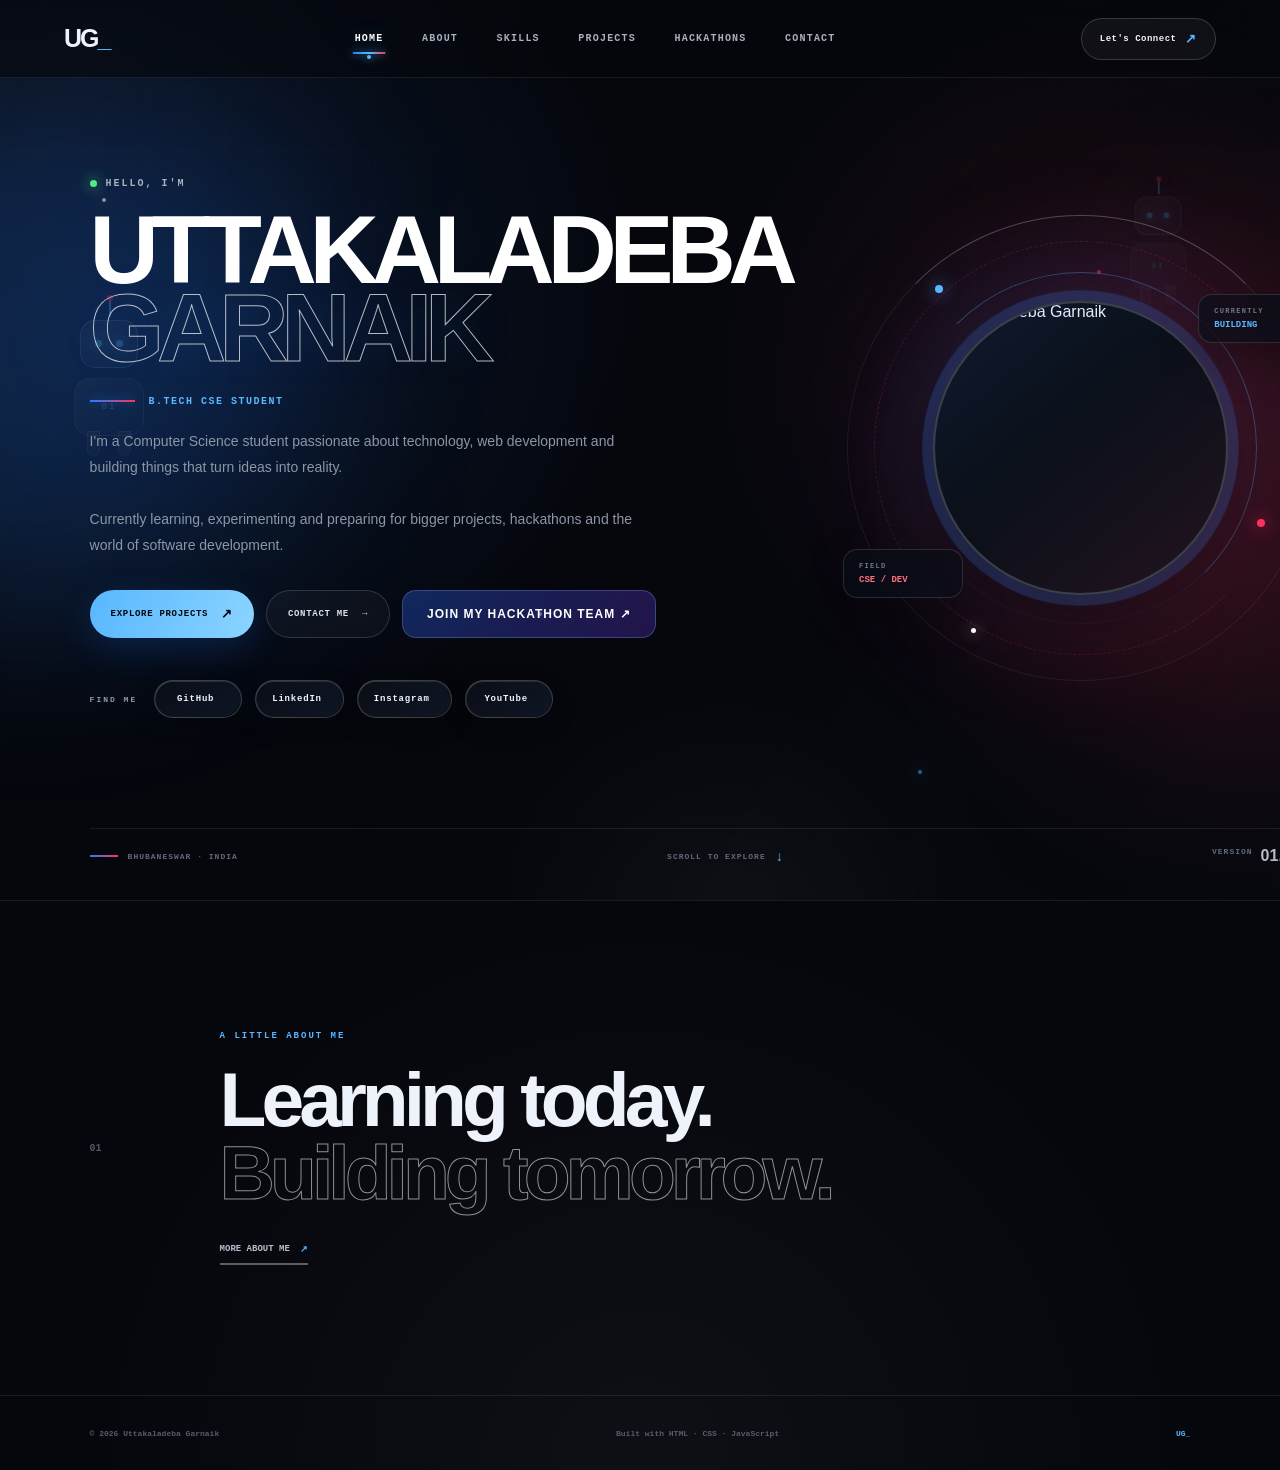
==== commit 94f0e769: "Update hackthoon from" ====
--- a/index.html
+++ b/index.html
@@ -274,6 +274,16 @@
 
                     </a>
 
+                    <a  href="https://docs.google.com/forms/d/e/1FAIpQLSdCrDpJFta8WveMqcclIFYzWyv9JtLURT3BA-A9Ja3BnQ5rNg/viewform?usp=publish-editor" 
+                        class="join-team-btn"
+                        target="_blank"
+                        rel="noopener noreferrer"
+                    >
+
+                         Join My Hackathon Team ↗
+
+                    </a>
+
                 </div>
 
 
--- a/style.css
+++ b/style.css
@@ -10605,4 +10605,50 @@
             44px;
     }
 
+}
+
+
+
+
+
+/* JOIN HACKATHON BUTTON — MATCH OTHER HERO BUTTONS */
+
+.hero-buttons .join-team-btn {
+    display: inline-flex;
+    align-items: center;
+    justify-content: center;
+
+    height: 48px;
+    padding: 0 24px;
+
+    border-radius: 14px;
+
+    background: linear-gradient(
+        135deg,
+        rgba(38, 99, 235, 0.35),
+        rgba(91, 45, 190, 0.35)
+    );
+
+    color: #ffffff;
+
+    border: 1px solid rgba(120, 150, 220, 0.35);
+
+    font-family: inherit;
+    font-size: 12px;
+    font-weight: 700;
+    letter-spacing: 1px;
+    text-transform: uppercase;
+
+    text-decoration: none;
+
+    transition: all 0.25s ease;
+}
+
+.hero-buttons .join-team-btn:hover {
+    transform: translateY(-3px);
+
+    border-color: rgba(80, 140, 255, 0.75);
+
+    box-shadow:
+        0 10px 30px rgba(37, 99, 235, 0.20);
 }
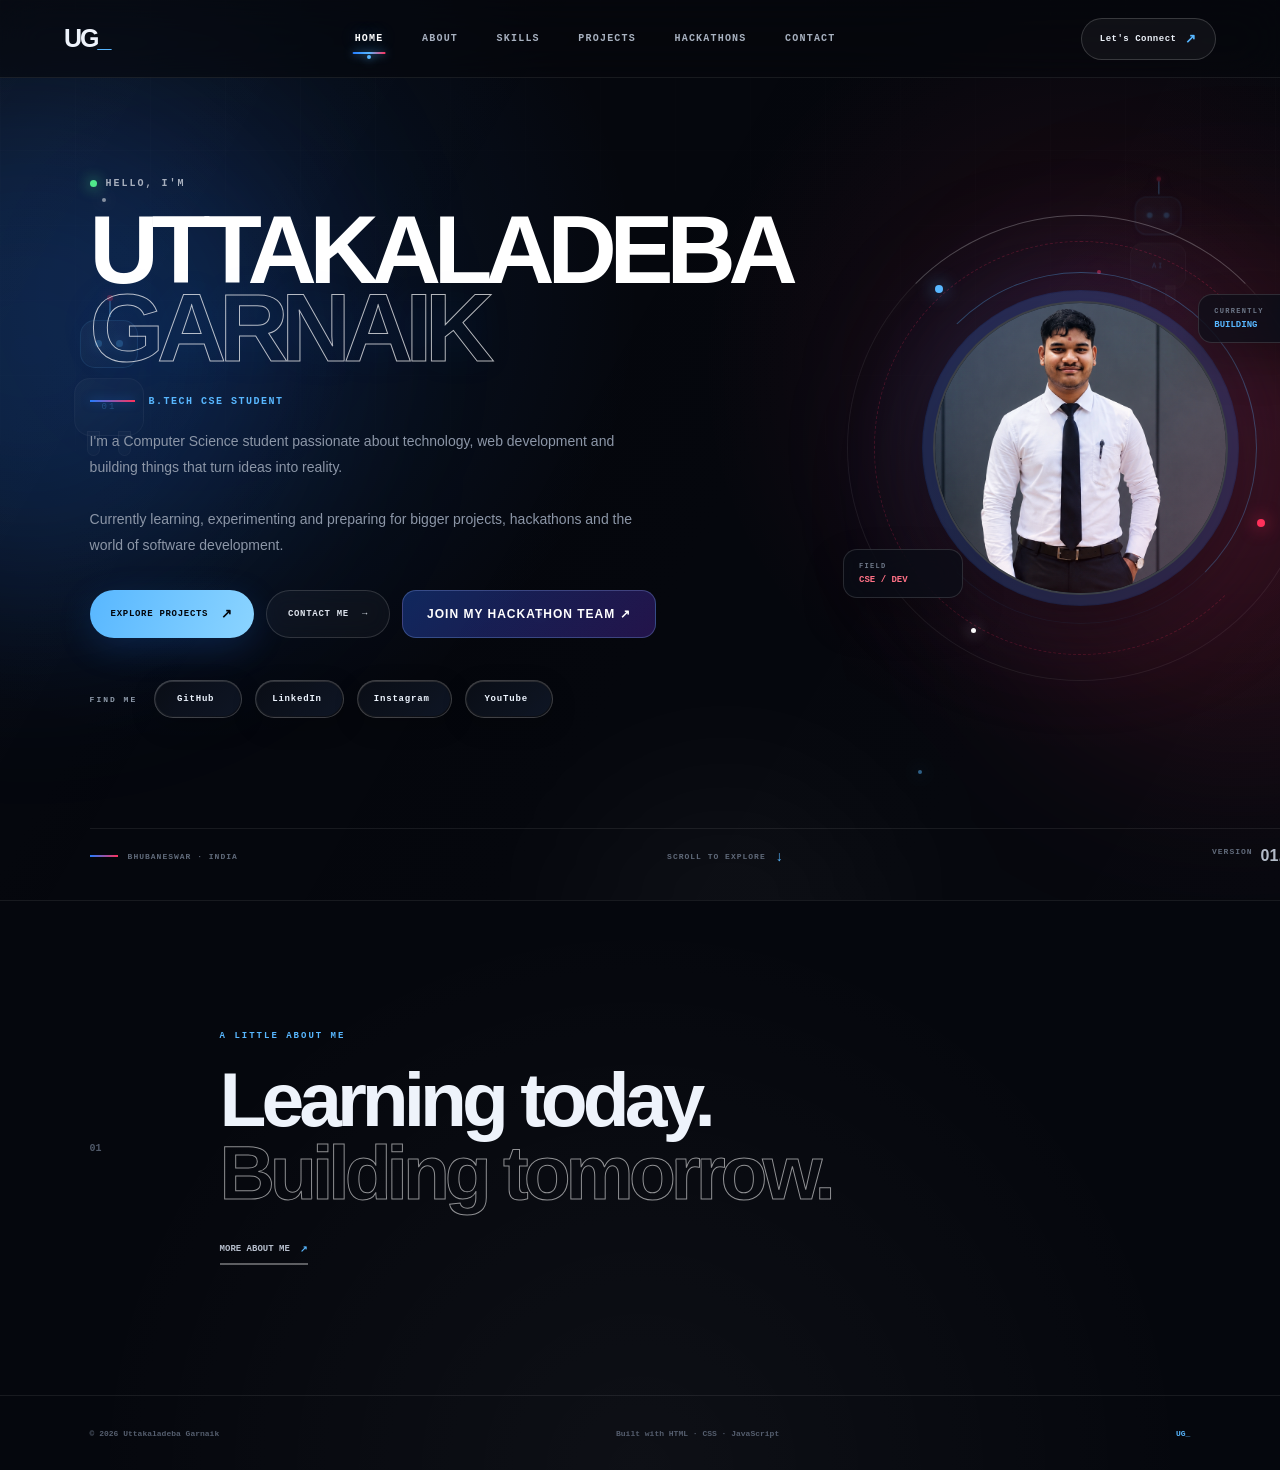
==== commit e0633c5f: "Add picture photo" ====
--- a/index.html
+++ b/index.html
@@ -366,7 +366,7 @@
                     <div class="profile-circle">
 
                         <img
-                            src="picture/Codex Image Aug 21, 2026, 12_15_15 PM.png"
+                            src="Codex Image Aug 21, 2026, 12_15_15 PM.png"
                             alt="Uttakaladeba Garnaik"
                         >
 
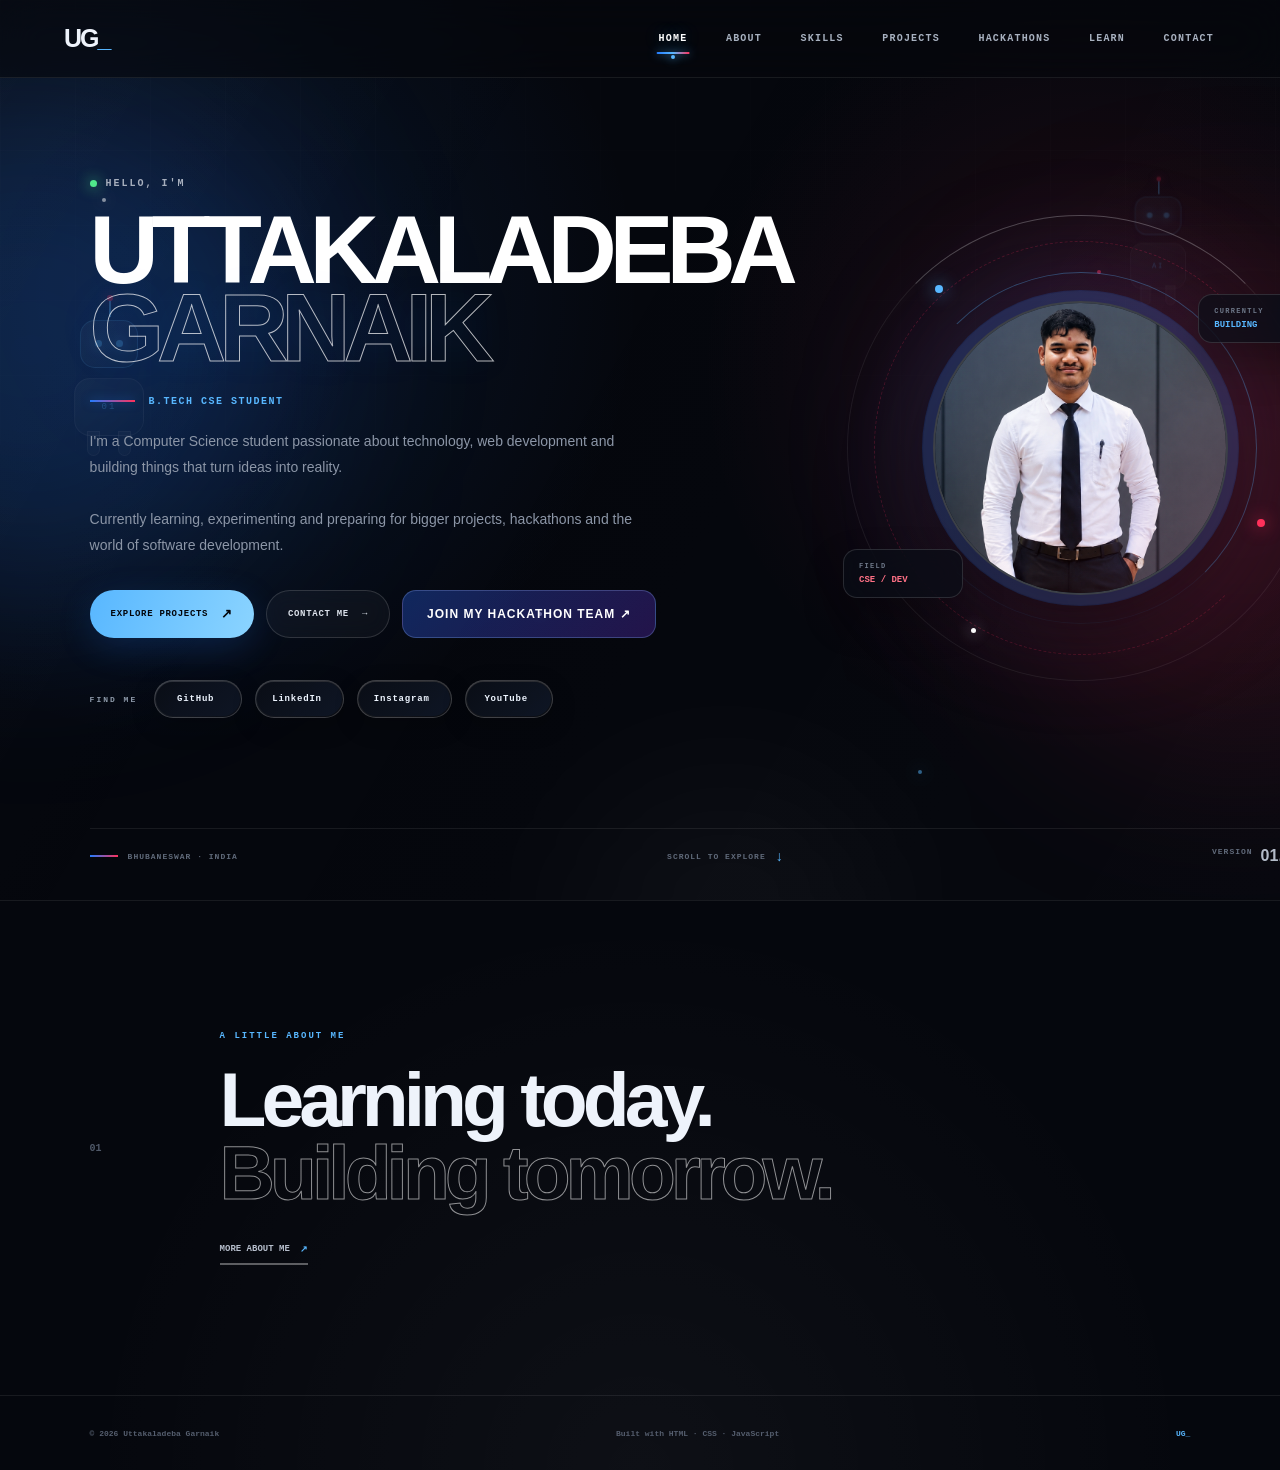
==== commit f2bfe72c: "Add learn section/button" ====
--- a/index.html
+++ b/index.html
@@ -116,70 +116,67 @@
     </div>
 
 
-
-    <!-- ==================================================
-         NAVIGATION
-    =================================================== -->
-
-    <header class="navbar">
-
-        <div class="nav-logo">
-
-            <a href="index.html">
-
-                UG<span>_</span>
-
-            </a>
-
-        </div>
-
-
-        <nav class="nav-links">
-
-            <a
-                href="index.html"
-                class="active"
-            >
-                Home
-            </a>
-
-            <a href="about.html">
-                About
-            </a>
-
-            <a href="skills.html">
-                Skills
-            </a>
-
-            <a href="projects.html">
-                Projects
-            </a>
-
-            <a href="hackathons.html">
-                Hackathons
-            </a>
-
-            <a href="contact.html">
-                Contact
-            </a>
-
-        </nav>
-
+<!-- ==================================================
+     NAVIGATION
+=================================================== -->
+
+<header class="navbar">
+
+    <div class="nav-logo">
+
+        <a href="index.html">
+
+            UG<span>_</span>
+
+        </a>
+
+    </div>
+
+
+    <nav class="nav-links">
 
         <a
-            href="contact.html"
-            class="nav-button"
+            href="index.html"
+            class="active"
         >
-
-            Let's Connect
-
-            <span>↗</span>
-
-        </a>
-
-    </header>
-
-
+            Home
+        </a>
+
+
+        <a href="about.html">
+            About
+        </a>
+
+
+        <a href="skills.html">
+            Skills
+        </a>
+
+
+        <a href="projects.html">
+            Projects
+        </a>
+
+
+        <a href="hackathons.html">
+            Hackathons
+        </a>
+
+
+        <!-- NEW LEARN BUTTON -->
+
+        <a href="learn.html">
+            Learn
+        </a>
+
+
+        <a href="contact.html">
+            Contact
+        </a>
+
+    </nav>
+
+</header>
 
     <!-- ==================================================
          HERO
@@ -316,7 +313,7 @@
 
 
                     <a
-                        href="#"
+                        href="https://www.instagram.com/uttakala_deba/"
                         target="_blank"
                     >
                         Instagram
@@ -324,7 +321,7 @@
 
 
                     <a
-                        href="#"
+                        href="https://www.youtube.com/@uttakaladeba"
                         target="_blank"
                     >
                         YouTube
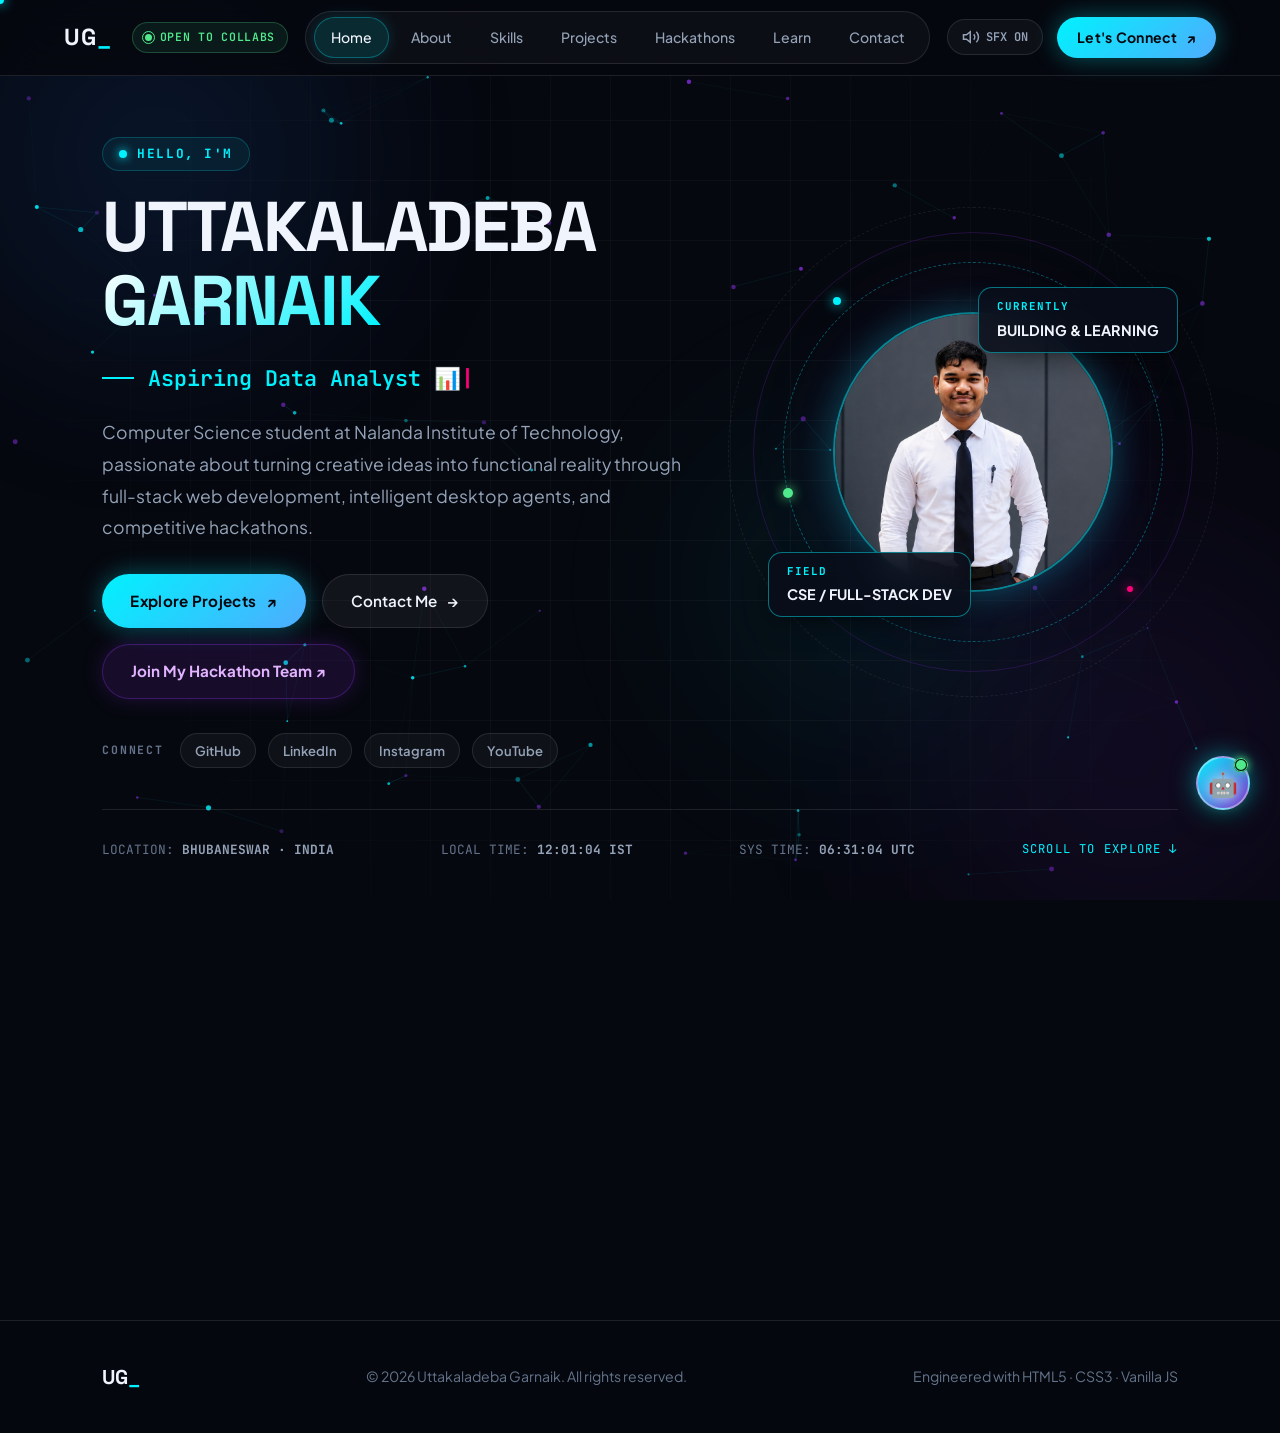
==== commit dc735cf3: "Update bout section" ====
--- a/index.html
+++ b/index.html
@@ -2,546 +2,297 @@
 <html lang="en">
 
 <head>
-
-    <!-- Basic Setup -->
+    <!-- Basic Meta & SEO -->
     <meta charset="UTF-8">
-
-    <meta
-        name="viewport"
-        content="width=device-width, initial-scale=1.0"
-    >
-
-    <meta
-        name="description"
-        content="Uttakaladeba Garnaik — B.Tech CSE Student, Developer and Technology Enthusiast."
-    >
-
-    <meta
-        name="author"
-        content="Uttakaladeba Garnaik"
-    >
-
-    <title>
-        Uttakaladeba Garnaik | Developer
-    </title>
-
-    <!-- CSS -->
+    <meta name="viewport" content="width=device-width, initial-scale=1.0">
+    <meta name="description" content="Uttakaladeba Garnaik — B.Tech CSE Student, Full-Stack Developer, AI Builder & Hackathon Innovator from Bhubaneswar, India.">
+    <meta name="author" content="Uttakaladeba Garnaik">
+    <meta name="theme-color" content="#06080f">
+
+    <!-- Open Graph / Social Media -->
+    <meta property="og:title" content="Uttakaladeba Garnaik | Developer Portfolio">
+    <meta property="og:description" content="Explore projects, skills, hackathon journey, and learning resources by Uttakaladeba Garnaik.">
+    <meta property="og:type" content="website">
+
+    <title>Uttakaladeba Garnaik | Developer Portfolio</title>
+
+    <!-- Master Cyber Glass Stylesheet -->
     <link rel="stylesheet" href="style.css">
-
 </head>
 
-
 <body>
 
-
-    <!-- ==================================================
-         BACKGROUND
-    =================================================== -->
-
+    <!-- ==============================================================================
+         BACKGROUND SYSTEM: INTERACTIVE CANVAS & AMBIENT GLOWS
+    ============================================================================== -->
     <div class="background">
-
-        <!-- Background Glow -->
-        <div class="glow glow-blue"></div>
-
-        <div class="glow glow-red"></div>
-
-        <div class="glow glow-white"></div>
-
-
-        <!-- Background Grid -->
+        <canvas id="cyberCanvas"></canvas>
         <div class="background-grid"></div>
-
-
-        <!-- Floating Particles -->
-        <div class="particle particle-1"></div>
-
-        <div class="particle particle-2"></div>
-
-        <div class="particle particle-3"></div>
-
-        <div class="particle particle-4"></div>
-
-
-        <!-- Robot 01 -->
-        <div class="robot robot-one">
-
-            <div class="robot-antenna"></div>
-
-            <div class="robot-head">
-
-                <span class="robot-eye"></span>
-
-                <span class="robot-eye"></span>
-
-            </div>
-
-            <div class="robot-body">
-
-                <span>01</span>
-
-            </div>
-
-            <div class="robot-leg left-leg"></div>
-
-            <div class="robot-leg right-leg"></div>
-
-        </div>
-
-
-        <!-- Robot 02 -->
-        <div class="robot robot-two">
-
-            <div class="robot-antenna"></div>
-
-            <div class="robot-head">
-
-                <span class="robot-eye"></span>
-
-                <span class="robot-eye"></span>
-
-            </div>
-
-            <div class="robot-body">
-
-                <span>AI</span>
-
-            </div>
-
-            <div class="robot-leg left-leg"></div>
-
-            <div class="robot-leg right-leg"></div>
-
-        </div>
-
+        <div class="glow-orb glow-blue"></div>
+        <div class="glow-orb glow-purple"></div>
+        <div class="glow-orb glow-cyan"></div>
     </div>
 
-
-<!-- ==================================================
-     NAVIGATION
-=================================================== -->
-
-<header class="navbar">
-
-    <div class="nav-logo">
-
-        <a href="index.html">
-
+    <!-- ==============================================================================
+         UNIVERSAL NAVIGATION
+    ============================================================================== -->
+    <header class="navbar">
+        <div class="nav-left">
+            <div class="nav-logo">
+                <a href="index.html">UG<span>_</span></a>
+            </div>
+
+            <div class="nav-status-badge">
+                <span class="radar-dot"></span>
+                <span>OPEN TO COLLABS</span>
+            </div>
+        </div>
+
+        <nav class="nav-links">
+            <a href="index.html" class="active">Home</a>
+            <a href="about.html">About</a>
+            <a href="skills.html">Skills</a>
+            <a href="projects.html">Projects</a>
+            <a href="hackathons.html">Hackathons</a>
+            <a href="learn.html">Learn</a>
+            <a href="contact.html">Contact</a>
+        </nav>
+
+        <div class="nav-actions">
+            <!-- Audio Synthesizer SFX Button -->
+            <button class="sound-toggle-btn" aria-label="Toggle Sound Effects">
+                <svg width="18" height="18" viewBox="0 0 24 24" fill="none" stroke="currentColor" stroke-width="2">
+                    <polygon points="11 5 6 9 2 9 2 15 6 15 11 19 11 5"></polygon>
+                    <path d="M19.07 4.93a10 10 0 0 1 0 14.14M15.54 8.46a5 5 0 0 1 0 7.07"></path>
+                </svg>
+                <span>SFX ON</span>
+            </button>
+
+            <a href="contact.html" class="nav-cta-btn">
+                <span>Let's Connect</span>
+                <span>↗</span>
+            </a>
+
+            <!-- Mobile Hamburger Toggle -->
+            <button class="mobile-toggle-btn" aria-label="Toggle Navigation Menu">
+                <span></span>
+                <span></span>
+                <span></span>
+            </button>
+        </div>
+    </header>
+
+    <!-- Mobile Drawer & Overlay -->
+    <div class="mobile-nav-overlay"></div>
+    <div class="mobile-nav-drawer">
+        <div class="mobile-links">
+            <a href="index.html" class="active">Home</a>
+            <a href="about.html">About</a>
+            <a href="skills.html">Skills</a>
+            <a href="projects.html">Projects</a>
+            <a href="hackathons.html">Hackathons</a>
+            <a href="learn.html">Learn</a>
+            <a href="contact.html">Contact</a>
+        </div>
+        <div class="mobile-drawer-bottom">
+            <div class="nav-status-badge">
+                <span class="radar-dot"></span>
+                <span>BHUBANESWAR · INDIA</span>
+            </div>
+            <a href="contact.html" class="primary-button" style="width: 100%; justify-content: center;">
+                <span>Let's Connect ↗</span>
+            </a>
+        </div>
+    </div>
+
+    <!-- ==============================================================================
+         MAIN HERO SECTION
+    ============================================================================== -->
+    <main>
+        <section class="hero" id="home">
+            <div class="hero-main-row">
+                <!-- LEFT COLUMN -->
+                <div class="hero-left">
+                    <div class="hero-intro">
+                        <span class="status-dot"></span>
+                        <span>HELLO, I'M</span>
+                    </div>
+
+                    <h1 class="hero-name">
+                        UTTAKALADEBA
+                        <span>GARNAIK</span>
+                    </h1>
+
+                    <!-- Dynamic Typewriter Role -->
+                    <div class="hero-role-wrapper">
+                        <span class="line"></span>
+                        <p id="heroTypewriter" class="hero-role-text">
+                            B.Tech CSE Student 🎓
+                        </p>
+                    </div>
+
+                    <p class="hero-description">
+                        Computer Science student at Nalanda Institute of Technology, passionate about
+                        turning creative ideas into functional reality through full-stack web development,
+                        intelligent desktop agents, and competitive hackathons.
+                    </p>
+
+                    <!-- Call To Action Buttons -->
+                    <div class="hero-buttons">
+                        <a href="projects.html" class="primary-button">
+                            <span>Explore Projects</span>
+                            <span>↗</span>
+                        </a>
+
+                        <a href="contact.html" class="secondary-button">
+                            <span>Contact Me</span>
+                            <span>→</span>
+                        </a>
+
+                        <a href="https://docs.google.com/forms/d/e/1FAIpQLSdCrDpJFta8WveMqcclIFYzWyv9JtLURT3BA-A9Ja3BnQ5rNg/viewform?usp=publish-editor"
+                           class="join-team-btn"
+                           target="_blank"
+                           rel="noopener noreferrer">
+                            <span>Join My Hackathon Team ↗</span>
+                        </a>
+                    </div>
+
+                    <!-- Social Media Links -->
+                    <div class="hero-socials">
+                        <span>CONNECT</span>
+
+                        <a href="https://github.com/uttakaladebagarnaik"
+                           class="hero-social-pill"
+                           target="_blank"
+                           rel="noopener noreferrer">
+                            GitHub
+                        </a>
+
+                        <a href="https://www.linkedin.com/feed/"
+                           class="hero-social-pill"
+                           target="_blank"
+                           rel="noopener noreferrer">
+                            LinkedIn
+                        </a>
+
+                        <a href="https://www.instagram.com/uttakala_deba/"
+                           class="hero-social-pill"
+                           target="_blank"
+                           rel="noopener noreferrer">
+                            Instagram
+                        </a>
+
+                        <a href="https://www.youtube.com/@uttakaladeba"
+                           class="hero-social-pill"
+                           target="_blank"
+                           rel="noopener noreferrer">
+                            YouTube
+                        </a>
+                    </div>
+                </div>
+
+                <!-- RIGHT COLUMN: PROFILE PHOTO & INTERACTIVE 3D TILT -->
+                <div class="hero-right">
+                    <div class="photo-area tilt-card">
+                        <!-- Orbit Rings -->
+                        <div class="photo-ring ring-one"></div>
+                        <div class="photo-ring ring-two"></div>
+                        <div class="photo-ring ring-three"></div>
+
+                        <!-- Glow Backdrop -->
+                        <div class="photo-glow"></div>
+
+                        <!-- Profile Image -->
+                        <div class="profile-circle">
+                            <img src="picture/profile.png"
+                                 alt="Uttakaladeba Garnaik — Developer Profile">
+                        </div>
+
+                        <!-- Floating Status Chips -->
+                        <div class="floating-card card-top">
+                            <span>CURRENTLY</span>
+                            <strong>BUILDING & LEARNING</strong>
+                        </div>
+
+                        <div class="floating-card card-bottom">
+                            <span>FIELD</span>
+                            <strong>CSE / FULL-STACK DEV</strong>
+                        </div>
+
+                        <!-- Mini Orbit Dots -->
+                        <span class="orbit-dot dot-one"></span>
+                        <span class="orbit-dot dot-two"></span>
+                        <span class="orbit-dot dot-three"></span>
+                    </div>
+                </div>
+            </div>
+
+            <!-- HERO BOTTOM HUD -->
+            <div class="hero-bottom">
+                <div class="hud-item">
+                    <span>LOCATION:</span>
+                    <strong>BHUBANESWAR · INDIA</strong>
+                </div>
+
+                <div class="hud-item">
+                    <span>LOCAL TIME:</span>
+                    <strong id="hud-time-ist">--:--:-- IST</strong>
+                </div>
+
+                <div class="hud-item">
+                    <span>SYS TIME:</span>
+                    <strong id="hud-time-utc">--:--:-- UTC</strong>
+                </div>
+
+                <div class="scroll-indicator">
+                    <span>SCROLL TO EXPLORE</span>
+                    <b>↓</b>
+                </div>
+            </div>
+        </section>
+
+        <!-- ==============================================================================
+             QUICK INTRO SECTION
+        ============================================================================== -->
+        <section class="quick-intro reveal">
+            <div class="intro-number">01</div>
+            <div class="intro-content">
+                <p class="section-label">A LITTLE ABOUT ME</p>
+                <h2>
+                    Learning today.
+                    <span>Building tomorrow.</span>
+                </h2>
+                <p style="color: var(--text-secondary); max-width: 650px; line-height: 1.7; margin-bottom: 16px;">
+                    Driven by curiosity and a passion for engineering digital solutions. Currently exploring web applications,
+                    desktop automation, data systems, and rapid prototyping for hackathons.
+                </p>
+                <a href="about.html" class="text-link">
+                    <span>Read my full story & journey</span>
+                    <span>↗</span>
+                </a>
+            </div>
+        </section>
+    </main>
+
+    <!-- ==============================================================================
+         UNIVERSAL FOOTER
+    ============================================================================== -->
+    <footer>
+        <div class="footer-logo">
             UG<span>_</span>
-
-        </a>
-
-    </div>
-
-
-    <nav class="nav-links">
-
-        <a
-            href="index.html"
-            class="active"
-        >
-            Home
-        </a>
-
-
-        <a href="about.html">
-            About
-        </a>
-
-
-        <a href="skills.html">
-            Skills
-        </a>
-
-
-        <a href="projects.html">
-            Projects
-        </a>
-
-
-        <a href="hackathons.html">
-            Hackathons
-        </a>
-
-
-        <!-- NEW LEARN BUTTON -->
-
-        <a href="learn.html">
-            Learn
-        </a>
-
-
-        <a href="contact.html">
-            Contact
-        </a>
-
-    </nav>
-
-</header>
-
-    <!-- ==================================================
-         HERO
-    =================================================== -->
-
-    <main>
-
-        <section
-            class="hero"
-            id="home"
-        >
-
-
-            <!-- LEFT SIDE -->
-            <div class="hero-left">
-
-
-                <div class="hero-intro">
-
-                    <span class="status-dot"></span>
-
-                    <span>
-                        HELLO, I'M
-                    </span>
-
-                </div>
-
-
-                <h1 class="hero-name">
-
-                    UTTAKALADEBA
-
-                    <span>
-                        GARNAIK
-                    </span>
-
-                </h1>
-
-
-                <div class="hero-role">
-
-                    <span class="line"></span>
-
-                    <p>
-                        B.TECH CSE STUDENT
-                    </p>
-
-                </div>
-
-
-                <p class="hero-description">
-
-                    I'm a Computer Science student
-                    passionate about technology,
-                    web development and building
-                    things that turn ideas into reality.
-
-                    <br><br>
-
-                    Currently learning, experimenting
-                    and preparing for bigger projects,
-                    hackathons and the world of
-                    software development.
-
-                </p>
-
-
-                <!-- HERO BUTTONS -->
-
-                <div class="hero-buttons">
-
-                    <a
-                        href="projects.html"
-                        class="primary-button"
-                    >
-
-                        Explore Projects
-
-                        <span>↗</span>
-
-                    </a>
-
-
-                    <a
-                        href="contact.html"
-                        class="secondary-button"
-                    >
-
-                        Contact Me
-
-                        <span>→</span>
-
-                    </a>
-
-                    <a  href="https://docs.google.com/forms/d/e/1FAIpQLSdCrDpJFta8WveMqcclIFYzWyv9JtLURT3BA-A9Ja3BnQ5rNg/viewform?usp=publish-editor" 
-                        class="join-team-btn"
-                        target="_blank"
-                        rel="noopener noreferrer"
-                    >
-
-                         Join My Hackathon Team ↗
-
-                    </a>
-
-                </div>
-
-
-
-                <!-- SOCIAL LINKS -->
-
-                <div class="hero-socials">
-
-                    <span>
-                        FIND ME
-                    </span>
-
-
-                    <a
-                        href="https://github.com/uttakaladebagarnaik"
-                        target="_blank"
-                        rel="noopener noreferrer"
-                    >
-                        GitHub
-                    </a>
-
-
-                    <a
-                        href="https://www.linkedin.com/feed/"
-                        target="_blank"
-                        rel="noopener noreferrer"
-                    >
-                        LinkedIn
-                    </a>
-
-
-                    <a
-                        href="https://www.instagram.com/uttakala_deba/"
-                        target="_blank"
-                    >
-                        Instagram
-                    </a>
-
-
-                    <a
-                        href="https://www.youtube.com/@uttakaladeba"
-                        target="_blank"
-                    >
-                        YouTube
-                    </a>
-
-                </div>
-
-
-            </div>
-
-
-
-            <!-- ==================================================
-                 RIGHT SIDE — PROFILE PHOTO
-            =================================================== -->
-
-            <div class="hero-right">
-
-
-                <div class="photo-area">
-
-
-                    <!-- Outer Rings -->
-
-                    <div class="photo-ring ring-one"></div>
-
-                    <div class="photo-ring ring-two"></div>
-
-                    <div class="photo-ring ring-three"></div>
-
-
-                    <!-- Glow -->
-
-                    <div class="photo-glow"></div>
-
-
-                    <!-- Profile -->
-
-                    <div class="profile-circle">
-
-                        <img
-                            src="Codex Image Aug 21, 2026, 12_15_15 PM.png"
-                            alt="Uttakaladeba Garnaik"
-                        >
-
-                    </div>
-
-
-                    <!-- Floating Information -->
-
-                    <div class="floating-card card-top">
-
-                        <span>
-                            CURRENTLY
-                        </span>
-
-                        <strong>
-                            BUILDING
-                        </strong>
-
-                    </div>
-
-
-                    <div class="floating-card card-bottom">
-
-                        <span>
-                            FIELD
-                        </span>
-
-                        <strong>
-                            CSE / DEV
-                        </strong>
-
-                    </div>
-
-
-                    <!-- Orbit Dots -->
-
-                    <span class="orbit-dot dot-one"></span>
-
-                    <span class="orbit-dot dot-two"></span>
-
-                    <span class="orbit-dot dot-three"></span>
-
-
-                </div>
-
-
-            </div>
-
-
-
-            <!-- ==================================================
-                 BOTTOM INFO
-            =================================================== -->
-
-            <div class="hero-bottom">
-
-
-                <div class="hero-location">
-
-                    <span class="small-line"></span>
-
-                    <p>
-                        BHUBANESWAR · INDIA
-                    </p>
-
-                </div>
-
-
-                <div class="scroll-indicator">
-
-                    <span>
-                        SCROLL TO EXPLORE
-                    </span>
-
-                    <b>
-                        ↓
-                    </b>
-
-                </div>
-
-
-                <div class="hero-version">
-
-                    <span>
-                        VERSION
-                    </span>
-
-                    <strong>
-                        01.26
-                    </strong>
-
-                </div>
-
-            </div>
-
-
-        </section>
-
-
-
-        <!-- ==================================================
-             QUICK INTRO
-        =================================================== -->
-
-        <section class="quick-intro">
-
-
-            <div class="intro-number">
-                01
-            </div>
-
-
-            <div class="intro-content">
-
-                <p class="section-label">
-                    A LITTLE ABOUT ME
-                </p>
-
-
-                <h2>
-
-                    Learning today.
-
-                    <span>
-                        Building tomorrow.
-                    </span>
-
-                </h2>
-
-
-                <a
-                    href="about.html"
-                    class="text-link"
-                >
-
-                    More about me
-
-                    <span>↗</span>
-
-                </a>
-
-            </div>
-
-
-        </section>
-
-
-    </main>
-
-
-
-    <!-- ==================================================
-         FOOTER
-    =================================================== -->
-
-    <footer>
+        </div>
 
         <div>
-            © 2026 Uttakaladeba Garnaik
-        </div>
-
+            © <span class="current-year">2026</span> Uttakaladeba Garnaik. All rights reserved.
+        </div>
 
         <div>
-            Built with HTML · CSS · JavaScript
-        </div>
-
-
-        <div>
-            UG<span>_</span>
-        </div>
-
+            Engineered with HTML5 · CSS3 · Vanilla JS
+        </div>
     </footer>
 
-
-
-    <!-- JavaScript -->
+    <!-- Master Scripts -->
     <script src="script.js"></script>
-
 </body>
 
-</html>+</html>
--- a/style.css
+++ b/style.css
@@ -1,54 +1,81 @@
-/* =========================================================
-   UTTAKALADEBA GARNAIK
-   FUTURISTIC GLASS PORTFOLIO
-   FINAL INDEX CSS
-========================================================= */
-
-
-/* =========================================================
-   01. ROOT
-========================================================= */
-
+/* ==============================================================================
+   UTTAKALADEBA GARNAIK — FUTURISTIC DEVELOPER PORTFOLIO
+   Unified Ultra-Modern Cyberpunk Glassmorphism Design System
+   ============================================================================== */
+
+@import url('https://fonts.googleapis.com/css2?family=JetBrains+Mono:wght@400;500;600;700&family=Plus+Jakarta+Sans:wght@300;400;500;600;700;800&family=Space+Grotesk:wght@400;500;600;700&display=swap');
+
+/* ==============================================================================
+   01. DESIGN TOKENS & CSS VARIABLES
+   ============================================================================== */
 :root {
-
-    --bg: #05070d;
-    --bg-soft: #090d16;
-
-    --white: #ffffff;
-    --text: #eef3fb;
-    --muted: #8993a5;
-
+    /* Backgrounds */
+    --bg-base: #06080f;
+    --bg-surface: #0a0e1a;
+    --bg-surface-elevated: #101626;
+
+    /* Glassmorphism */
+    --glass-card: rgba(13, 19, 33, 0.75);
+    --glass-card-hover: rgba(18, 26, 46, 0.90);
+    --glass-nav: rgba(6, 8, 15, 0.85);
+    --glass-border: rgba(255, 255, 255, 0.10);
+    --glass-border-hover: rgba(0, 242, 254, 0.45);
+    --glass-highlight: rgba(255, 255, 255, 0.04);
+
+    /* Cyber Neons */
+    --cyan: #00f2fe;
+    --cyan-glow: rgba(0, 242, 254, 0.35);
     --blue: #247cff;
-    --blue-light: #58b7ff;
-
-    --red: #ff315b;
-    --red-light: #ff7186;
-
-    --green: #50e98b;
-
-    --glass: rgba(255,255,255,.055);
-    --glass-strong: rgba(255,255,255,.10);
-
-    --border: rgba(255,255,255,.12);
-    --border-light: rgba(255,255,255,.22);
-
-    --font-main:
-        "Inter",
-        "Segoe UI",
-        Arial,
-        sans-serif;
-
-    --font-mono:
-        "Courier New",
-        monospace;
-}
-
-
-/* =========================================================
-   02. RESET
-========================================================= */
-
-* {
+    --blue-glow: rgba(36, 124, 255, 0.35);
+    --purple: #7928ca;
+    --purple-glow: rgba(121, 40, 202, 0.35);
+    --magenta: #ff007a;
+    --magenta-glow: rgba(255, 0, 122, 0.35);
+    --emerald: #50e98b;
+    --emerald-glow: rgba(80, 233, 139, 0.35);
+    --amber: #ffbe0b;
+
+    /* Text Colors */
+    --text-primary: #f0f4fc;
+    --text-secondary: #94a3b8;
+    --text-muted: #64748b;
+    --text-inverse: #06080f;
+
+    /* Gradients */
+    --grad-primary: linear-gradient(135deg, #00f2fe 0%, #4facfe 100%);
+    --grad-purple: linear-gradient(135deg, #7928ca 0%, #ff007a 100%);
+    --grad-cyber: linear-gradient(135deg, #00f2fe 0%, #7928ca 50%, #ff007a 100%);
+    --grad-emerald: linear-gradient(135deg, #50e98b 0%, #00f2fe 100%);
+    --grad-text: linear-gradient(135deg, #ffffff 20%, #94a3b8 100%);
+    --grad-name: linear-gradient(135deg, #ffffff 0%, #00f2fe 50%, #94a3b8 100%);
+
+    /* Fonts */
+    --font-main: 'Plus Jakarta Sans', system-ui, -apple-system, sans-serif;
+    --font-display: 'Space Grotesk', var(--font-main);
+    --font-mono: 'JetBrains Mono', monospace;
+
+    /* Spacing & Radii */
+    --radius-sm: 8px;
+    --radius-md: 14px;
+    --radius-lg: 20px;
+    --radius-full: 9999px;
+
+    /* Shadows */
+    --shadow-card: 0 10px 30px -10px rgba(0, 0, 0, 0.7);
+    --shadow-card-hover: 0 20px 40px -10px rgba(0, 242, 254, 0.15), 0 0 30px rgba(0, 0, 0, 0.8);
+    --shadow-glow-cyan: 0 0 25px rgba(0, 242, 254, 0.35);
+    --shadow-glow-purple: 0 0 25px rgba(121, 40, 202, 0.35);
+
+    /* Transitions */
+    --transition-fast: 0.2s cubic-bezier(0.16, 1, 0.3, 1);
+    --transition-normal: 0.35s cubic-bezier(0.16, 1, 0.3, 1);
+    --transition-slow: 0.6s cubic-bezier(0.16, 1, 0.3, 1);
+}
+
+/* ==============================================================================
+   02. RESET & BASE ELEMENTS
+   ============================================================================== */
+*, *::before, *::after {
     margin: 0;
     padding: 0;
     box-sizing: border-box;
@@ -56,10599 +83,3527 @@
 
 html {
     scroll-behavior: smooth;
+    font-size: 16px;
+    color-scheme: dark;
 }
 
 body {
-
+    font-family: var(--font-main);
+    background-color: var(--bg-base);
+    color: var(--text-primary);
+    line-height: 1.6;
+    overflow-x: hidden;
+    position: relative;
     min-height: 100vh;
-
-    background:
-
-        radial-gradient(
-            circle at 15% 20%,
-            rgba(36,124,255,.13),
-            transparent 28%
-        ),
-
-        radial-gradient(
-            circle at 85% 25%,
-            rgba(255,49,91,.10),
-            transparent 25%
-        ),
-
-        radial-gradient(
-            circle at 50% 100%,
-            rgba(255,255,255,.035),
-            transparent 35%
-        ),
-
-        var(--bg);
-
-    color: var(--text);
-
-    font-family: var(--font-main);
-
-    overflow-x: hidden;
-}
-
-
-body::before {
-
-    content: "";
-
+    -webkit-font-smoothing: antialiased;
+    -moz-osx-font-smoothing: grayscale;
+}
+
+::selection {
+    background: var(--cyan);
+    color: var(--text-inverse);
+}
+
+::-webkit-scrollbar {
+    width: 8px;
+}
+::-webkit-scrollbar-track {
+    background: var(--bg-base);
+}
+::-webkit-scrollbar-thumb {
+    background: rgba(0, 242, 254, 0.3);
+    border-radius: var(--radius-full);
+}
+::-webkit-scrollbar-thumb:hover {
+    background: var(--cyan);
+}
+
+a {
+    color: inherit;
+    text-decoration: none;
+    transition: color var(--transition-fast);
+}
+
+button, input, textarea, select {
+    font-family: inherit;
+    color: inherit;
+}
+
+button {
+    cursor: pointer;
+    border: none;
+    background: none;
+}
+
+img {
+    max-width: 100%;
+    height: auto;
+    display: block;
+}
+
+/* ==============================================================================
+   03. CUSTOM NEON CURSOR (DESKTOP)
+   ============================================================================== */
+.cyber-cursor-dot {
     position: fixed;
-
-    inset: 0;
-
+    top: -4px;
+    left: -4px;
+    width: 8px;
+    height: 8px;
+    background: var(--cyan);
+    border-radius: 50%;
     pointer-events: none;
-
-    z-index: -1;
-
-    background:
-
-        linear-gradient(
-            120deg,
-            rgba(255,255,255,.018),
-            transparent 35%,
-            rgba(255,255,255,.012)
-        );
-}
-
-
-a {
-
-    color: inherit;
-
-    text-decoration: none;
-
-    -webkit-tap-highlight-color: transparent;
-}
-
-
-::selection {
-
-    background: var(--blue);
-
-    color: white;
-}
-
-
-
-/* =========================================================
-   03. BACKGROUND
-========================================================= */
-
+    z-index: 99999;
+    box-shadow: 0 0 12px var(--cyan);
+    transition: opacity 0.2s ease, transform 0.05s ease-out;
+}
+
+.cyber-cursor-ring {
+    position: fixed;
+    top: -20px;
+    left: -20px;
+    width: 40px;
+    height: 40px;
+    border: 1.5px solid rgba(0, 242, 254, 0.6);
+    border-radius: 50%;
+    pointer-events: none;
+    z-index: 99998;
+    box-shadow: 0 0 15px rgba(0, 242, 254, 0.2);
+    transition: width 0.25s ease, height 0.25s ease, top 0.25s ease, left 0.25s ease, border-color 0.25s ease, background 0.25s ease;
+}
+
+.cyber-cursor-ring.is-hovering {
+    width: 56px;
+    height: 56px;
+    top: -28px;
+    left: -28px;
+    border-color: var(--cyan);
+    background: rgba(0, 242, 254, 0.08);
+    box-shadow: 0 0 25px rgba(0, 242, 254, 0.4);
+}
+
+.cyber-cursor-ring.is-clicking {
+    transform: scale(0.85);
+    background: rgba(0, 242, 254, 0.2);
+}
+
+@media (pointer: coarse) {
+    .cyber-cursor-dot, .cyber-cursor-ring {
+        display: none !important;
+    }
+}
+
+/* ==============================================================================
+   04. BACKGROUND LAYERS & INTERACTIVE CANVAS
+   ============================================================================== */
 .background {
-
     position: fixed;
-
-    inset: 0;
-
+    top: 0;
+    left: 0;
+    width: 100vw;
+    height: 100vh;
+    z-index: 0;
+    pointer-events: none;
     overflow: hidden;
-
-    z-index: -10;
-
+}
+
+#cyberCanvas {
+    position: absolute;
+    top: 0;
+    left: 0;
+    width: 100%;
+    height: 100%;
+    z-index: 1;
+}
+
+.background-grid {
+    position: absolute;
+    top: 0;
+    left: 0;
+    width: 100%;
+    height: 100%;
+    background-image: 
+        linear-gradient(rgba(255, 255, 255, 0.03) 1px, transparent 1px),
+        linear-gradient(90deg, rgba(255, 255, 255, 0.03) 1px, transparent 1px);
+    background-size: 60px 60px;
+    background-position: center center;
+    mask-image: radial-gradient(circle at 50% 50%, black 40%, transparent 80%);
+    -webkit-mask-image: radial-gradient(circle at 50% 50%, black 40%, transparent 80%);
+    z-index: 0;
+}
+
+/* Ambient Glowing Orbs */
+.glow-orb {
+    position: absolute;
+    border-radius: 50%;
+    filter: blur(100px);
     pointer-events: none;
-}
-
-
-.background-grid {
-
+    opacity: 0.45;
+    animation: floatGlow 18s ease-in-out infinite alternate;
+}
+
+.glow-blue {
+    width: 550px;
+    height: 550px;
+    top: -120px;
+    left: -120px;
+    background: radial-gradient(circle, rgba(36, 124, 255, 0.4) 0%, transparent 70%);
+}
+
+.glow-purple {
+    width: 600px;
+    height: 600px;
+    bottom: -150px;
+    right: -150px;
+    background: radial-gradient(circle, rgba(121, 40, 202, 0.35) 0%, transparent 70%);
+    animation-delay: -6s;
+}
+
+.glow-cyan {
+    width: 450px;
+    height: 450px;
+    top: 40%;
+    right: 15%;
+    background: radial-gradient(circle, rgba(0, 242, 254, 0.25) 0%, transparent 70%);
+    animation-delay: -12s;
+}
+
+@keyframes floatGlow {
+    0% { transform: translate(0, 0) scale(1); }
+    50% { transform: translate(40px, -30px) scale(1.1); }
+    100% { transform: translate(-30px, 40px) scale(0.95); }
+}
+
+/* ==============================================================================
+   05. SCROLL PROGRESS BAR & BACK TO TOP
+   ============================================================================== */
+.scroll-progress-bar {
+    position: fixed;
+    top: 0;
+    left: 0;
+    height: 3px;
+    width: 0%;
+    background: var(--grad-primary);
+    box-shadow: 0 0 12px var(--cyan);
+    z-index: 10001;
+    transition: width 0.1s linear;
+}
+
+.back-to-top-btn {
+    position: fixed;
+    bottom: 30px;
+    right: 30px;
+    width: 48px;
+    height: 48px;
+    border-radius: 50%;
+    background: var(--glass-card);
+    backdrop-filter: blur(12px);
+    -webkit-backdrop-filter: blur(12px);
+    border: 1px solid var(--glass-border);
+    display: flex;
+    align-items: center;
+    justify-content: center;
+    z-index: 999;
+    opacity: 0;
+    visibility: hidden;
+    transform: translateY(20px);
+    transition: opacity var(--transition-normal), transform var(--transition-normal), border-color var(--transition-fast);
+    box-shadow: var(--shadow-card);
+}
+
+.back-to-top-btn.is-visible {
+    opacity: 1;
+    visibility: visible;
+    transform: translateY(0);
+}
+
+.back-to-top-btn:hover {
+    border-color: var(--cyan);
+    box-shadow: var(--shadow-glow-cyan);
+    transform: translateY(-4px);
+}
+
+.back-to-top-btn .progress-ring {
     position: absolute;
-
-    inset: 0;
-
-    background-image:
-
-        linear-gradient(
-            rgba(255,255,255,.025) 1px,
-            transparent 1px
-        ),
-
-        linear-gradient(
-            90deg,
-            rgba(255,255,255,.025) 1px,
-            transparent 1px
-        );
-
-    background-size: 75px 75px;
-
-    mask-image:
-        linear-gradient(
-            to bottom,
-            black,
-            transparent 85%
-        );
-
-    opacity: .45;
-}
-
-
-.glow {
-
+    top: 0;
+    left: 0;
+    transform: rotate(-90deg);
+}
+
+.back-to-top-btn .top-arrow {
+    font-size: 1.1rem;
+    color: var(--cyan);
+    font-weight: 700;
+    z-index: 2;
+    transition: transform var(--transition-fast);
+}
+
+.back-to-top-btn:hover .top-arrow {
+    transform: translateY(-2px);
+}
+
+/* ==============================================================================
+   06. TOAST NOTIFICATIONS
+   ============================================================================== */
+.toast-container {
+    position: fixed;
+    bottom: 25px;
+    left: 25px;
+    z-index: 10000;
+    display: flex;
+    flex-direction: column;
+    gap: 10px;
+    pointer-events: none;
+}
+
+.cyber-toast {
+    display: flex;
+    align-items: center;
+    gap: 10px;
+    padding: 12px 20px;
+    background: rgba(10, 14, 26, 0.95);
+    backdrop-filter: blur(16px);
+    -webkit-backdrop-filter: blur(16px);
+    border: 1px solid var(--glass-border-hover);
+    border-radius: var(--radius-full);
+    color: var(--text-primary);
+    font-size: 0.88rem;
+    font-weight: 500;
+    box-shadow: 0 10px 25px rgba(0, 0, 0, 0.5), var(--shadow-glow-cyan);
+    opacity: 0;
+    transform: translateY(20px) scale(0.95);
+    transition: opacity 0.3s ease, transform 0.3s cubic-bezier(0.16, 1, 0.3, 1);
+    pointer-events: auto;
+}
+
+.cyber-toast.toast-show {
+    opacity: 1;
+    transform: translateY(0) scale(1);
+}
+
+.toast-dot {
+    width: 8px;
+    height: 8px;
+    border-radius: 50%;
+    background: var(--cyan);
+    box-shadow: 0 0 8px var(--cyan);
+}
+
+/* ==============================================================================
+   07. UNIVERSAL NAVBAR & NAVIGATION
+   ============================================================================== */
+.navbar {
+    position: fixed;
+    top: 0;
+    left: 0;
+    width: 100%;
+    height: 76px;
+    padding: 0 5%;
+    display: flex;
+    align-items: center;
+    justify-content: space-between;
+    background: var(--glass-nav);
+    backdrop-filter: blur(20px);
+    -webkit-backdrop-filter: blur(20px);
+    border-bottom: 1px solid var(--glass-border);
+    z-index: 1000;
+    transition: background var(--transition-normal), border-color var(--transition-normal);
+}
+
+.nav-left {
+    display: flex;
+    align-items: center;
+    gap: 20px;
+}
+
+.nav-logo a {
+    font-family: var(--font-display);
+    font-size: 1.45rem;
+    font-weight: 800;
+    letter-spacing: 0.04em;
+    color: var(--text-primary);
+    display: flex;
+    align-items: center;
+    position: relative;
+}
+
+.nav-logo a span {
+    color: var(--cyan);
+    animation: blinkCursor 1s step-end infinite;
+}
+
+@keyframes blinkCursor {
+    50% { opacity: 0; }
+}
+
+/* Radar status indicator */
+.nav-status-badge {
+    display: inline-flex;
+    align-items: center;
+    gap: 8px;
+    padding: 5px 12px;
+    background: rgba(80, 233, 139, 0.08);
+    border: 1px solid rgba(80, 233, 139, 0.25);
+    border-radius: var(--radius-full);
+    font-family: var(--font-mono);
+    font-size: 0.72rem;
+    font-weight: 600;
+    color: var(--emerald);
+    letter-spacing: 0.06em;
+}
+
+.radar-dot {
+    position: relative;
+    width: 7px;
+    height: 7px;
+    background: var(--emerald);
+    border-radius: 50%;
+}
+
+.radar-dot::after {
+    content: '';
     position: absolute;
-
+    top: -3px;
+    left: -3px;
+    width: 13px;
+    height: 13px;
+    border: 1.5px solid var(--emerald);
     border-radius: 50%;
-
-    filter: blur(100px);
-
+    animation: radarWave 2s ease-out infinite;
+}
+
+@keyframes radarWave {
+    0% { transform: scale(0.6); opacity: 1; }
+    100% { transform: scale(2.2); opacity: 0; }
+}
+
+/* Nav links desktop */
+.nav-links {
+    display: flex;
+    align-items: center;
+    gap: 6px;
+    background: rgba(255, 255, 255, 0.03);
+    padding: 5px 8px;
+    border-radius: var(--radius-full);
+    border: 1px solid var(--glass-border);
+}
+
+.nav-links a {
+    padding: 8px 16px;
+    border-radius: var(--radius-full);
+    font-size: 0.88rem;
+    font-weight: 500;
+    color: var(--text-secondary);
+    transition: all var(--transition-fast);
+    position: relative;
+}
+
+.nav-links a:hover {
+    color: var(--text-primary);
+    background: rgba(255, 255, 255, 0.06);
+}
+
+.nav-links a.active {
+    color: var(--text-primary);
+    background: rgba(0, 242, 254, 0.12);
+    border: 1px solid rgba(0, 242, 254, 0.3);
+    box-shadow: 0 0 15px rgba(0, 242, 254, 0.15);
+}
+
+/* Nav Actions Right */
+.nav-actions {
+    display: flex;
+    align-items: center;
+    gap: 14px;
+}
+
+.sound-toggle-btn {
+    display: flex;
+    align-items: center;
+    gap: 6px;
+    padding: 8px 14px;
+    border-radius: var(--radius-full);
+    background: rgba(255, 255, 255, 0.04);
+    border: 1px solid var(--glass-border);
+    color: var(--text-secondary);
+    font-family: var(--font-mono);
+    font-size: 0.75rem;
+    font-weight: 600;
+    transition: all var(--transition-fast);
+}
+
+.sound-toggle-btn:hover {
+    border-color: var(--cyan);
+    color: var(--cyan);
+}
+
+.sound-toggle-btn.is-muted {
+    opacity: 0.6;
+    color: var(--text-muted);
+}
+
+.nav-cta-btn {
+    display: inline-flex;
+    align-items: center;
+    gap: 8px;
+    padding: 9px 20px;
+    border-radius: var(--radius-full);
+    background: var(--grad-primary);
+    color: var(--text-inverse);
+    font-size: 0.88rem;
+    font-weight: 700;
+    letter-spacing: 0.02em;
+    box-shadow: var(--shadow-glow-cyan);
+    transition: transform var(--transition-fast), box-shadow var(--transition-fast);
+}
+
+.nav-cta-btn:hover {
+    transform: translateY(-2px);
+    box-shadow: 0 0 30px rgba(0, 242, 254, 0.5);
+}
+
+.mobile-toggle-btn {
+    display: none;
+    width: 44px;
+    height: 44px;
+    border-radius: var(--radius-md);
+    background: rgba(255, 255, 255, 0.05);
+    border: 1px solid var(--glass-border);
+    align-items: center;
+    justify-content: center;
+    flex-direction: column;
+    gap: 5px;
+    z-index: 1002;
+}
+
+.mobile-toggle-btn span {
+    width: 20px;
+    height: 2px;
+    background: var(--text-primary);
+    border-radius: 2px;
+    transition: all 0.3s ease;
+}
+
+.mobile-toggle-btn.is-active span:nth-child(1) {
+    transform: translateY(7px) rotate(45deg);
+}
+.mobile-toggle-btn.is-active span:nth-child(2) {
+    opacity: 0;
+}
+.mobile-toggle-btn.is-active span:nth-child(3) {
+    transform: translateY(-7px) rotate(-45deg);
+}
+
+/* Mobile Nav Drawer */
+.mobile-nav-overlay {
+    position: fixed;
+    top: 0;
+    left: 0;
+    width: 100%;
+    height: 100%;
+    background: rgba(0, 0, 0, 0.7);
+    backdrop-filter: blur(8px);
+    -webkit-backdrop-filter: blur(8px);
+    z-index: 1000;
+    opacity: 0;
+    visibility: hidden;
+    transition: opacity 0.3s ease;
+}
+
+.mobile-nav-overlay.is-visible {
+    opacity: 1;
+    visibility: visible;
+}
+
+.mobile-nav-drawer {
+    position: fixed;
+    top: 0;
+    right: -320px;
+    width: 300px;
+    height: 100%;
+    background: rgba(10, 14, 26, 0.96);
+    backdrop-filter: blur(24px);
+    -webkit-backdrop-filter: blur(24px);
+    border-left: 1px solid var(--glass-border);
+    z-index: 1001;
+    display: flex;
+    flex-direction: column;
+    justify-content: space-between;
+    padding: 90px 30px 40px;
+    transition: right 0.4s cubic-bezier(0.16, 1, 0.3, 1);
+}
+
+.mobile-nav-drawer.is-open {
+    right: 0;
+}
+
+.mobile-links {
+    display: flex;
+    flex-direction: column;
+    gap: 12px;
+}
+
+.mobile-links a {
+    font-family: var(--font-display);
+    font-size: 1.25rem;
+    font-weight: 600;
+    color: var(--text-secondary);
+    padding: 10px 14px;
+    border-radius: var(--radius-md);
+    transition: all var(--transition-fast);
+}
+
+.mobile-links a:hover, .mobile-links a.active {
+    color: var(--text-primary);
+    background: rgba(0, 242, 254, 0.1);
+    border-left: 3px solid var(--cyan);
+}
+
+.mobile-drawer-bottom {
+    display: flex;
+    flex-direction: column;
+    gap: 20px;
+}
+
+/* ==============================================================================
+   08. SECTION HEADINGS & CORE COMMON COMPONENTS
+   ============================================================================== */
+main {
+    position: relative;
+    z-index: 2;
+    padding-top: 76px;
+}
+
+.section-label {
+    font-family: var(--font-mono);
+    font-size: 0.78rem;
+    font-weight: 600;
+    letter-spacing: 0.15em;
+    color: var(--cyan);
+    text-transform: uppercase;
+    margin-bottom: 12px;
+    display: inline-flex;
+    align-items: center;
+    gap: 8px;
+}
+
+.section-label::before {
+    content: '';
+    width: 14px;
+    height: 2px;
+    background: var(--cyan);
+    box-shadow: 0 0 8px var(--cyan);
+}
+
+.section-heading h2 {
+    font-family: var(--font-display);
+    font-size: clamp(2rem, 3.5vw, 3rem);
+    font-weight: 800;
+    line-height: 1.15;
+    letter-spacing: -0.02em;
+    margin-bottom: 16px;
+    color: var(--text-primary);
+}
+
+.section-heading h2 span {
+    background: var(--grad-primary);
+    -webkit-background-clip: text;
+    -webkit-text-fill-color: transparent;
+}
+
+.section-heading p {
+    font-size: 1.05rem;
+    color: var(--text-secondary);
+    max-width: 650px;
+    line-height: 1.7;
+}
+
+/* Buttons */
+.primary-button {
+    display: inline-flex;
+    align-items: center;
+    gap: 10px;
+    padding: 14px 28px;
+    border-radius: var(--radius-full);
+    background: var(--grad-primary);
+    color: var(--text-inverse);
+    font-size: 0.95rem;
+    font-weight: 700;
+    letter-spacing: 0.02em;
+    box-shadow: var(--shadow-glow-cyan);
+    transition: transform var(--transition-fast), box-shadow var(--transition-fast);
+}
+
+.primary-button:hover {
+    transform: translateY(-3px);
+    box-shadow: 0 0 35px rgba(0, 242, 254, 0.55);
+}
+
+.secondary-button {
+    display: inline-flex;
+    align-items: center;
+    gap: 10px;
+    padding: 14px 28px;
+    border-radius: var(--radius-full);
+    background: rgba(255, 255, 255, 0.05);
+    border: 1px solid var(--glass-border);
+    color: var(--text-primary);
+    font-size: 0.95rem;
+    font-weight: 600;
+    transition: all var(--transition-fast);
+}
+
+.secondary-button:hover {
+    background: rgba(255, 255, 255, 0.1);
+    border-color: var(--cyan);
+    transform: translateY(-3px);
+}
+
+.join-team-btn {
+    display: inline-flex;
+    align-items: center;
+    gap: 10px;
+    padding: 14px 28px;
+    border-radius: var(--radius-full);
+    background: rgba(121, 40, 202, 0.15);
+    border: 1px solid rgba(121, 40, 202, 0.4);
+    color: #e2b3ff;
+    font-size: 0.95rem;
+    font-weight: 700;
+    box-shadow: 0 0 20px rgba(121, 40, 202, 0.25);
+    transition: all var(--transition-fast);
+}
+
+.join-team-btn:hover {
+    background: rgba(121, 40, 202, 0.3);
+    border-color: #ff007a;
+    color: #ffffff;
+    box-shadow: 0 0 30px rgba(255, 0, 122, 0.4);
+    transform: translateY(-3px);
+}
+
+/* Card Glare effect for 3D tilt */
+.card-glare {
+    position: absolute;
+    top: 0;
+    left: 0;
+    width: 100%;
+    height: 100%;
+    border-radius: inherit;
     pointer-events: none;
-}
-
-
-.glow-blue {
-
-    width: 520px;
-
-    height: 520px;
-
-    background:
-        rgba(36,124,255,.18);
-
-    left: -230px;
-
-    top: 10%;
-
-    animation:
-        blueGlow 12s ease-in-out infinite alternate;
-}
-
-
-.glow-red {
-
-    width: 480px;
-
-    height: 480px;
-
-    background:
-        rgba(255,49,91,.13);
-
-    right: -200px;
-
-    top: 30%;
-
-    animation:
-        redGlow 15s ease-in-out infinite alternate;
-}
-
-
-.glow-white {
-
+    opacity: 0;
+    transition: opacity 0.3s ease;
+    z-index: 5;
+}
+
+/* Scroll reveal classes */
+.reveal-element {
+    opacity: 0;
+    transform: translateY(30px);
+    transition: opacity 0.6s cubic-bezier(0.16, 1, 0.3, 1), transform 0.6s cubic-bezier(0.16, 1, 0.3, 1);
+}
+
+.reveal-element.reveal-active {
+    opacity: 1;
+    transform: translateY(0);
+}
+
+/* ==============================================================================
+   09. PAGE: HERO SECTION (HOME)
+   ============================================================================== */
+.hero {
+    min-height: calc(100vh - 76px);
+    display: flex;
+    flex-direction: column;
+    justify-content: space-between;
+    padding: 60px 8% 40px;
+    position: relative;
+}
+
+.hero-main-row {
+    display: grid;
+    grid-template-columns: 1.2fr 0.8fr;
+    gap: 50px;
+    align-items: center;
+    margin: auto 0;
+}
+
+.hero-left {
+    display: flex;
+    flex-direction: column;
+    gap: 20px;
+}
+
+.hero-intro {
+    display: inline-flex;
+    align-items: center;
+    gap: 10px;
+    padding: 6px 16px;
+    background: rgba(0, 242, 254, 0.06);
+    border: 1px solid rgba(0, 242, 254, 0.2);
+    border-radius: var(--radius-full);
+    width: fit-content;
+}
+
+.hero-intro .status-dot {
+    width: 8px;
+    height: 8px;
+    border-radius: 50%;
+    background: var(--cyan);
+    box-shadow: 0 0 10px var(--cyan);
+}
+
+.hero-intro span:last-child {
+    font-family: var(--font-mono);
+    font-size: 0.8rem;
+    font-weight: 700;
+    letter-spacing: 0.12em;
+    color: var(--cyan);
+}
+
+.hero-name {
+    font-family: var(--font-display);
+    font-size: clamp(2.8rem, 5.5vw, 4.8rem);
+    font-weight: 800;
+    line-height: 1.05;
+    letter-spacing: -0.03em;
+    color: var(--text-primary);
+}
+
+.hero-name span {
+    display: block;
+    background: var(--grad-name);
+    -webkit-background-clip: text;
+    -webkit-text-fill-color: transparent;
+}
+
+/* Dynamic Typewriter */
+.hero-role-wrapper {
+    display: flex;
+    align-items: center;
+    gap: 14px;
+    min-height: 38px;
+}
+
+.hero-role-wrapper .line {
+    width: 32px;
+    height: 2px;
+    background: var(--cyan);
+}
+
+.hero-role-text {
+    font-family: var(--font-mono);
+    font-size: clamp(1.05rem, 1.8vw, 1.35rem);
+    font-weight: 600;
+    color: var(--cyan);
+}
+
+.typewriter-cursor {
+    color: var(--magenta);
+    font-weight: 700;
+    animation: blinkCursor 0.8s infinite;
+}
+
+.hero-description {
+    font-size: 1.1rem;
+    color: var(--text-secondary);
+    line-height: 1.8;
+    max-width: 580px;
+}
+
+.hero-buttons {
+    display: flex;
+    flex-wrap: wrap;
+    gap: 16px;
+    margin-top: 10px;
+}
+
+/* Hero Socials */
+.hero-socials {
+    display: flex;
+    align-items: center;
+    gap: 12px;
+    margin-top: 14px;
+}
+
+.hero-socials > span {
+    font-family: var(--font-mono);
+    font-size: 0.72rem;
+    font-weight: 700;
+    color: var(--text-muted);
+    letter-spacing: 0.15em;
+    margin-right: 4px;
+}
+
+.hero-social-pill {
+    display: inline-flex;
+    align-items: center;
+    gap: 6px;
+    padding: 6px 14px;
+    border-radius: var(--radius-full);
+    background: rgba(255, 255, 255, 0.04);
+    border: 1px solid var(--glass-border);
+    color: var(--text-secondary);
+    font-size: 0.82rem;
+    font-weight: 600;
+    transition: all var(--transition-fast);
+}
+
+.hero-social-pill:hover {
+    color: var(--text-primary);
+    border-color: var(--cyan);
+    background: rgba(0, 242, 254, 0.1);
+    transform: translateY(-2px);
+    box-shadow: 0 0 15px rgba(0, 242, 254, 0.2);
+}
+
+/* Hero Right: Profile Photo Area */
+.hero-right {
+    display: flex;
+    justify-content: center;
+    align-items: center;
+}
+
+.photo-area {
+    position: relative;
+    width: 360px;
+    height: 360px;
+    display: flex;
+    align-items: center;
+    justify-content: center;
+    transform-style: preserve-3d;
+    transition: transform 0.15s ease-out;
+}
+
+.photo-ring {
+    position: absolute;
+    border-radius: 50%;
+    pointer-events: none;
+}
+
+.ring-one {
+    width: 380px;
+    height: 380px;
+    border: 1px dashed rgba(0, 242, 254, 0.35);
+    animation: spinClockwise 35s linear infinite;
+}
+
+.ring-two {
+    width: 440px;
+    height: 440px;
+    border: 1px solid rgba(121, 40, 202, 0.25);
+    animation: spinCounter 45s linear infinite;
+}
+
+.ring-three {
+    width: 490px;
+    height: 490px;
+    border: 1px dashed rgba(255, 255, 255, 0.08);
+}
+
+@keyframes spinClockwise {
+    100% { transform: rotate(360deg); }
+}
+@keyframes spinCounter {
+    100% { transform: rotate(-360deg); }
+}
+
+.photo-glow {
+    position: absolute;
     width: 300px;
-
     height: 300px;
-
-    background:
-        rgba(255,255,255,.045);
-
-    left: 45%;
-
-    bottom: -180px;
-
-    filter: blur(90px);
-}
-
-
-@keyframes blueGlow {
-
-    0% {
-        transform:
-            translate(0,0)
-            scale(1);
+    background: radial-gradient(circle, rgba(0, 242, 254, 0.3) 0%, rgba(121, 40, 202, 0.2) 50%, transparent 70%);
+    border-radius: 50%;
+    filter: blur(40px);
+}
+
+.profile-circle {
+    position: relative;
+    width: 280px;
+    height: 280px;
+    border-radius: 50%;
+    overflow: hidden;
+    border: 2px solid rgba(0, 242, 254, 0.5);
+    box-shadow: 0 0 35px rgba(0, 242, 254, 0.25), inset 0 0 20px rgba(0, 0, 0, 0.6);
+    background: var(--bg-surface-elevated);
+    z-index: 2;
+}
+
+.profile-circle img {
+    width: 100%;
+    height: 100%;
+    object-fit: cover;
+    object-position: center top;
+    transition: transform 0.5s ease;
+}
+
+.profile-circle:hover img {
+    transform: scale(1.06);
+}
+
+/* Floating Status Chips */
+.floating-card {
+    position: absolute;
+    padding: 10px 18px;
+    border-radius: var(--radius-md);
+    background: rgba(10, 14, 26, 0.85);
+    backdrop-filter: blur(16px);
+    -webkit-backdrop-filter: blur(16px);
+    border: 1px solid var(--glass-border-hover);
+    box-shadow: var(--shadow-card);
+    z-index: 3;
+    display: flex;
+    flex-direction: column;
+    gap: 3px;
+    animation: floatChip 6s ease-in-out infinite alternate;
+}
+
+.floating-card span {
+    font-family: var(--font-mono);
+    font-size: 0.68rem;
+    font-weight: 700;
+    color: var(--cyan);
+    letter-spacing: 0.1em;
+}
+
+.floating-card strong {
+    font-size: 0.9rem;
+    font-weight: 700;
+    color: var(--text-primary);
+}
+
+.card-top {
+    top: 15px;
+    right: -25px;
+}
+
+.card-bottom {
+    bottom: 15px;
+    left: -25px;
+    animation-delay: -3s;
+}
+
+@keyframes floatChip {
+    0% { transform: translateY(0); }
+    100% { transform: translateY(-12px); }
+}
+
+/* Orbit Dots */
+.orbit-dot {
+    position: absolute;
+    border-radius: 50%;
+    background: var(--cyan);
+    box-shadow: 0 0 12px var(--cyan);
+}
+.dot-one { width: 8px; height: 8px; top: 25px; left: 40px; }
+.dot-two { width: 6px; height: 6px; bottom: 40px; right: 20px; background: var(--magenta); box-shadow: 0 0 12px var(--magenta); }
+.dot-three { width: 10px; height: 10px; top: 60%; left: -10px; background: var(--emerald); box-shadow: 0 0 12px var(--emerald); }
+
+/* Hero Bottom HUD */
+.hero-bottom {
+    display: flex;
+    align-items: center;
+    justify-content: space-between;
+    padding-top: 30px;
+    border-top: 1px solid var(--glass-border);
+    margin-top: 40px;
+}
+
+.hud-item {
+    display: flex;
+    align-items: center;
+    gap: 8px;
+    font-family: var(--font-mono);
+    font-size: 0.8rem;
+    color: var(--text-muted);
+}
+
+.hud-item strong {
+    color: var(--text-secondary);
+}
+
+.scroll-indicator {
+    display: flex;
+    align-items: center;
+    gap: 8px;
+    font-family: var(--font-mono);
+    font-size: 0.76rem;
+    letter-spacing: 0.1em;
+    color: var(--cyan);
+}
+
+.scroll-indicator b {
+    animation: bounceDown 1.8s infinite;
+}
+
+@keyframes bounceDown {
+    0%, 20%, 50%, 80%, 100% { transform: translateY(0); }
+    40% { transform: translateY(6px); }
+    60% { transform: translateY(3px); }
+}
+
+/* ==============================================================================
+   10. QUICK INTRO SECTION (HOME)
+   ============================================================================== */
+.quick-intro {
+    padding: 80px 8%;
+    display: grid;
+    grid-template-columns: 100px 1fr;
+    gap: 40px;
+    align-items: center;
+    border-top: 1px solid var(--glass-border);
+    position: relative;
+}
+
+.intro-number {
+    font-family: var(--font-display);
+    font-size: 4rem;
+    font-weight: 800;
+    color: rgba(255, 255, 255, 0.08);
+    line-height: 1;
+}
+
+.intro-content h2 {
+    font-family: var(--font-display);
+    font-size: clamp(1.8rem, 3.2vw, 2.6rem);
+    font-weight: 700;
+    margin: 8px 0 16px;
+}
+
+.intro-content h2 span {
+    color: var(--cyan);
+}
+
+.text-link {
+    display: inline-flex;
+    align-items: center;
+    gap: 8px;
+    font-family: var(--font-mono);
+    font-size: 0.9rem;
+    font-weight: 600;
+    color: var(--cyan);
+    margin-top: 8px;
+    transition: gap var(--transition-fast);
+}
+
+.text-link:hover {
+    gap: 14px;
+}
+
+/* ==============================================================================
+   11. ABOUT PAGE STYLES
+   ============================================================================== */
+.about-hero, .skills-hero, .projects-hero, .hackathons-hero, .contact-hero, .learn-hero {
+    padding: 80px 8% 40px;
+}
+
+.page-hero-top {
+    display: flex;
+    align-items: center;
+    gap: 16px;
+    margin-bottom: 24px;
+}
+
+.page-hero-number {
+    font-family: var(--font-mono);
+    font-size: 1rem;
+    font-weight: 700;
+    color: var(--cyan);
+    padding: 4px 10px;
+    border-radius: var(--radius-sm);
+    background: rgba(0, 242, 254, 0.1);
+    border: 1px solid rgba(0, 242, 254, 0.3);
+}
+
+.about-main {
+    padding: 40px 8% 80px;
+    display: grid;
+    grid-template-columns: 400px 1fr;
+    gap: 60px;
+    align-items: start;
+}
+
+.about-image-card {
+    position: relative;
+    border-radius: var(--radius-lg);
+    overflow: hidden;
+    background: var(--glass-card);
+    border: 1px solid var(--glass-border);
+    box-shadow: var(--shadow-card);
+    width: 100%;
+    max-width: 440px;
+}
+
+.about-image-card img {
+    width: 100%;
+    height: auto;
+    display: block;
+    object-fit: cover;
+    object-position: top center;
+    transition: transform var(--transition-slow);
+}
+
+.about-image-card:hover img {
+    transform: scale(1.02);
+}
+
+.about-image-badge {
+    position: absolute;
+    bottom: 20px;
+    left: 20px;
+    right: 20px;
+    padding: 14px 20px;
+    border-radius: var(--radius-md);
+    background: rgba(6, 8, 15, 0.88);
+    backdrop-filter: blur(16px);
+    -webkit-backdrop-filter: blur(16px);
+    border: 1px solid var(--glass-border-hover);
+    display: flex;
+    flex-direction: column;
+    gap: 4px;
+}
+
+.about-image-badge span {
+    font-family: var(--font-mono);
+    font-size: 0.72rem;
+    font-weight: 700;
+    color: var(--cyan);
+}
+
+.about-image-badge strong {
+    font-size: 0.95rem;
+    color: var(--text-primary);
+}
+
+.about-story {
+    display: flex;
+    flex-direction: column;
+    gap: 20px;
+}
+
+.about-story h2 {
+    font-family: var(--font-display);
+    font-size: clamp(2rem, 3.5vw, 2.8rem);
+    font-weight: 800;
+    line-height: 1.15;
+}
+
+.about-story h2 span {
+    color: var(--cyan);
+}
+
+.about-story p {
+    font-size: 1.05rem;
+    color: var(--text-secondary);
+    line-height: 1.8;
+}
+
+/* Interactive Cyber Terminal */
+.cyber-terminal {
+    background: #03050a;
+    border: 1px solid var(--glass-border-hover);
+    border-radius: var(--radius-md);
+    overflow: hidden;
+    box-shadow: 0 15px 35px rgba(0, 0, 0, 0.8), 0 0 20px rgba(0, 242, 254, 0.15);
+    margin-top: 24px;
+    position: relative;
+}
+
+.terminal-header {
+    background: rgba(255, 255, 255, 0.04);
+    padding: 10px 16px;
+    display: flex;
+    align-items: center;
+    justify-content: space-between;
+    border-bottom: 1px solid var(--glass-border);
+    flex-wrap: wrap;
+    gap: 10px;
+}
+
+.terminal-dots {
+    display: flex;
+    gap: 6px;
+}
+
+.terminal-dot {
+    width: 10px;
+    height: 10px;
+    border-radius: 50%;
+}
+.dot-red { background: #ff5f56; }
+.dot-yellow { background: #ffbd2e; }
+.dot-green { background: #27c93f; }
+
+.terminal-tabs {
+    display: flex;
+    gap: 6px;
+}
+
+.terminal-tab-btn {
+    padding: 4px 10px;
+    border-radius: var(--radius-sm);
+    background: transparent;
+    border: 1px solid transparent;
+    font-family: var(--font-mono);
+    font-size: 0.72rem;
+    font-weight: 600;
+    color: var(--text-muted);
+    cursor: pointer;
+    transition: all var(--transition-fast);
+}
+
+.terminal-tab-btn:hover {
+    color: var(--text-primary);
+    background: rgba(255, 255, 255, 0.05);
+}
+
+.terminal-tab-btn.active {
+    color: var(--cyan);
+    background: rgba(0, 242, 254, 0.1);
+    border-color: rgba(0, 242, 254, 0.3);
+}
+
+.terminal-copy-btn {
+    display: inline-flex;
+    align-items: center;
+    gap: 5px;
+    padding: 3px 10px;
+    border-radius: var(--radius-sm);
+    background: rgba(255, 255, 255, 0.05);
+    border: 1px solid var(--glass-border);
+    font-family: var(--font-mono);
+    font-size: 0.7rem;
+    color: var(--text-secondary);
+    cursor: pointer;
+    transition: all var(--transition-fast);
+}
+
+.terminal-copy-btn:hover {
+    color: var(--cyan);
+    border-color: var(--cyan);
+    background: rgba(0, 242, 254, 0.1);
+}
+
+.terminal-body {
+    padding: 22px;
+    font-family: var(--font-mono);
+    font-size: 0.88rem;
+    line-height: 1.7;
+    color: #e2e8f0;
+    overflow-x: auto;
+}
+
+.terminal-pane {
+    display: none;
+}
+
+.terminal-pane.active {
+    display: block;
+    animation: fadeIn 0.3s ease;
+}
+
+.terminal-line { margin-bottom: 6px; white-space: pre-wrap; }
+.term-kw { color: #f43f5e; font-weight: 600; }
+.term-fn { color: #38bdf8; }
+.term-str { color: #4ade80; }
+.term-comm { color: #64748b; font-style: italic; }
+.term-prop { color: #cbd5e1; }
+.term-num { color: #fbbf24; }
+.term-cmd { color: #a78bfa; font-weight: 600; }
+.term-flag { color: #38bdf8; }
+
+/* Cyber Security Systems HUD */
+.security-hud {
+    display: flex;
+    flex-wrap: wrap;
+    gap: 10px;
+    margin: 20px 0;
+    padding: 14px 18px;
+    border-radius: var(--radius-md);
+    background: rgba(10, 14, 26, 0.7);
+    border: 1px solid rgba(0, 242, 254, 0.2);
+    backdrop-filter: blur(12px);
+}
+
+.security-hud-pill {
+    display: inline-flex;
+    align-items: center;
+    gap: 8px;
+    padding: 5px 12px;
+    border-radius: var(--radius-full);
+    font-family: var(--font-mono);
+    font-size: 0.72rem;
+    font-weight: 700;
+    letter-spacing: 0.05em;
+    background: rgba(255, 255, 255, 0.04);
+    border: 1px solid var(--glass-border);
+    color: var(--text-secondary);
+}
+
+.security-hud-pill.hud-linux {
+    border-color: rgba(255, 190, 11, 0.4);
+    color: #ffd166;
+    background: rgba(255, 190, 11, 0.08);
+}
+
+.security-hud-pill.hud-network {
+    border-color: rgba(0, 242, 254, 0.4);
+    color: var(--cyan);
+    background: rgba(0, 242, 254, 0.08);
+}
+
+.security-hud-pill.hud-os {
+    border-color: rgba(121, 40, 202, 0.4);
+    color: #d8b4fe;
+    background: rgba(121, 40, 202, 0.08);
+}
+
+.security-hud-pill.hud-defense {
+    border-color: rgba(80, 233, 139, 0.4);
+    color: var(--emerald);
+    background: rgba(80, 233, 139, 0.08);
+}
+
+/* Toolkit Grid */
+.toolkit-section {
+    padding: 60px 8%;
+    border-top: 1px solid var(--glass-border);
+}
+
+.toolkit-grid {
+    display: grid;
+    grid-template-columns: repeat(auto-fit, minmax(320px, 1fr));
+    gap: 24px;
+    margin-top: 40px;
+}
+
+.toolkit-card {
+    position: relative;
+    padding: 28px 24px;
+    border-radius: var(--radius-lg);
+    background: var(--glass-card);
+    border: 1px solid var(--glass-border);
+    transition: all var(--transition-normal);
+    display: flex;
+    flex-direction: column;
+    overflow: hidden;
+}
+
+.toolkit-card:hover {
+    border-color: var(--glass-border-hover);
+    box-shadow: var(--shadow-card-hover);
+    transform: translateY(-4px);
+}
+
+.toolkit-header {
+    display: flex;
+    align-items: center;
+    gap: 12px;
+    margin-bottom: 18px;
+    padding-bottom: 14px;
+    border-bottom: 1px solid var(--glass-border);
+}
+
+.toolkit-icon {
+    font-size: 1.5rem;
+    width: 44px;
+    height: 44px;
+    border-radius: var(--radius-md);
+    background: rgba(0, 242, 254, 0.08);
+    border: 1px solid rgba(0, 242, 254, 0.2);
+    display: flex;
+    align-items: center;
+    justify-content: center;
+}
+
+.toolkit-header h3 {
+    font-family: var(--font-display);
+    font-size: 1.2rem;
+    font-weight: 700;
+    color: var(--text-primary);
+}
+
+.toolkit-pills {
+    display: flex;
+    flex-wrap: wrap;
+    gap: 9px;
+}
+
+.toolkit-pill {
+    padding: 6px 13px;
+    border-radius: var(--radius-full);
+    background: rgba(255, 255, 255, 0.04);
+    border: 1px solid var(--glass-border);
+    font-family: var(--font-mono);
+    font-size: 0.78rem;
+    font-weight: 600;
+    color: var(--text-secondary);
+    transition: all var(--transition-fast);
+}
+
+.toolkit-pill:hover {
+    color: var(--text-primary);
+    border-color: var(--cyan);
+    background: rgba(0, 242, 254, 0.12);
+    transform: translateY(-2px);
+    box-shadow: 0 0 12px rgba(0, 242, 254, 0.25);
+}
+
+.toolkit-pill.pill-hot {
+    border-color: rgba(0, 242, 254, 0.35);
+    color: var(--cyan);
+    background: rgba(0, 242, 254, 0.08);
+}
+
+/* About Projects & Experience Section */
+.about-experience-section {
+    padding: 60px 8%;
+    border-top: 1px solid var(--glass-border);
+}
+
+.about-experience-grid {
+    display: grid;
+    grid-template-columns: repeat(auto-fit, minmax(340px, 1fr));
+    gap: 28px;
+    margin-top: 40px;
+}
+
+.about-exp-card {
+    padding: 30px;
+    border-radius: var(--radius-lg);
+    background: var(--glass-card);
+    border: 1px solid var(--glass-border);
+    transition: all var(--transition-normal);
+    display: flex;
+    flex-direction: column;
+    justify-content: space-between;
+}
+
+.about-exp-card:hover {
+    border-color: var(--cyan);
+    box-shadow: var(--shadow-glow-cyan);
+    transform: translateY(-4px);
+}
+
+.about-exp-tag {
+    align-self: flex-start;
+    padding: 4px 10px;
+    border-radius: var(--radius-sm);
+    font-family: var(--font-mono);
+    font-size: 0.72rem;
+    font-weight: 700;
+    color: var(--cyan);
+    background: rgba(0, 242, 254, 0.1);
+    border: 1px solid rgba(0, 242, 254, 0.25);
+    margin-bottom: 14px;
+}
+
+.about-exp-card h3 {
+    font-family: var(--font-display);
+    font-size: 1.35rem;
+    font-weight: 700;
+    margin-bottom: 10px;
+}
+
+.about-exp-card p {
+    font-size: 0.95rem;
+    color: var(--text-secondary);
+    line-height: 1.65;
+    margin-bottom: 20px;
+}
+
+.about-exp-focus {
+    padding-top: 14px;
+    border-top: 1px solid var(--glass-border);
+    font-family: var(--font-mono);
+    font-size: 0.74rem;
+    color: var(--text-muted);
+}
+
+.about-exp-focus strong {
+    color: var(--cyan);
+}
+
+/* Philosophy Section */
+.philosophy-section {
+    padding: 60px 8%;
+    border-top: 1px solid var(--glass-border);
+}
+
+.philosophy-card {
+    position: relative;
+    padding: 50px 40px;
+    border-radius: var(--radius-lg);
+    background: radial-gradient(circle at 10% 20%, rgba(0, 242, 254, 0.15), transparent 45%),
+                radial-gradient(circle at 90% 80%, rgba(121, 40, 202, 0.18), transparent 45%),
+                var(--glass-card);
+    border: 1px solid var(--glass-border-hover);
+    box-shadow: 0 20px 50px rgba(0, 0, 0, 0.7), var(--shadow-glow-cyan);
+    display: flex;
+    flex-direction: column;
+    gap: 20px;
+}
+
+.philosophy-quote-glyph {
+    font-family: var(--font-display);
+    font-size: 3.5rem;
+    color: var(--cyan);
+    line-height: 1;
+    opacity: 0.6;
+}
+
+.philosophy-card h2 {
+    font-family: var(--font-display);
+    font-size: clamp(1.8rem, 3.2vw, 2.6rem);
+    font-weight: 800;
+    line-height: 1.2;
+}
+
+.philosophy-card h2 span {
+    color: var(--cyan);
+}
+
+.philosophy-card p {
+    font-size: 1.05rem;
+    color: var(--text-secondary);
+    line-height: 1.8;
+    max-width: 800px;
+}
+
+/* What's Next Roadmap Section */
+.whats-next-section {
+    padding: 60px 8% 80px;
+    border-top: 1px solid var(--glass-border);
+}
+
+.roadmap-grid {
+    display: grid;
+    grid-template-columns: repeat(auto-fit, minmax(280px, 1fr));
+    gap: 20px;
+    margin: 35px 0 45px;
+}
+
+.roadmap-item {
+    display: flex;
+    align-items: flex-start;
+    gap: 14px;
+    padding: 18px 20px;
+    border-radius: var(--radius-md);
+    background: var(--glass-card);
+    border: 1px solid var(--glass-border);
+    transition: all var(--transition-fast);
+}
+
+.roadmap-item:hover {
+    border-color: var(--cyan);
+    background: var(--glass-card-hover);
+    transform: translateY(-2px);
+    box-shadow: 0 0 15px rgba(0, 242, 254, 0.2);
+}
+
+.roadmap-bullet {
+    width: 22px;
+    height: 22px;
+    border-radius: 50%;
+    background: rgba(0, 242, 254, 0.12);
+    border: 1.5px solid var(--cyan);
+    color: var(--cyan);
+    font-size: 0.75rem;
+    font-weight: 700;
+    display: flex;
+    align-items: center;
+    justify-content: center;
+    flex-shrink: 0;
+    margin-top: 2px;
+}
+
+.roadmap-item span {
+    font-size: 0.95rem;
+    color: var(--text-primary);
+    font-weight: 500;
+    line-height: 1.5;
+}
+
+.tagline-banner {
+    padding: 40px;
+    border-radius: var(--radius-lg);
+    background: linear-gradient(135deg, rgba(0, 242, 254, 0.1) 0%, rgba(121, 40, 202, 0.15) 50%, rgba(255, 0, 122, 0.1) 100%);
+    border: 1px solid rgba(0, 242, 254, 0.35);
+    text-align: center;
+    box-shadow: 0 0 35px rgba(0, 242, 254, 0.15);
+}
+
+.tagline-banner h2 {
+    font-family: var(--font-display);
+    font-size: clamp(1.8rem, 3.8vw, 2.8rem);
+    font-weight: 900;
+    letter-spacing: 0.08em;
+    background: var(--grad-cyber);
+    -webkit-background-clip: text;
+    -webkit-text-fill-color: transparent;
+    margin-bottom: 12px;
+}
+
+.tagline-banner p {
+    font-size: 1.05rem;
+    color: var(--text-secondary);
+    font-style: italic;
+}
+
+/* Focus Grid */
+.about-focus {
+    padding: 60px 8%;
+    border-top: 1px solid var(--glass-border);
+}
+
+.focus-grid {
+    display: grid;
+    grid-template-columns: repeat(auto-fit, minmax(260px, 1fr));
+    gap: 24px;
+    margin-top: 40px;
+}
+
+.focus-card {
+    position: relative;
+    padding: 32px 28px;
+    border-radius: var(--radius-lg);
+    background: var(--glass-card);
+    border: 1px solid var(--glass-border);
+    transition: all var(--transition-normal);
+    overflow: hidden;
+}
+
+.focus-card:hover {
+    border-color: var(--glass-border-hover);
+    box-shadow: var(--shadow-card-hover);
+}
+
+.focus-number {
+    font-family: var(--font-display);
+    font-size: 2.2rem;
+    font-weight: 800;
+    color: rgba(0, 242, 254, 0.35);
+    margin-bottom: 12px;
+    display: block;
+}
+
+.focus-card h3 {
+    font-family: var(--font-display);
+    font-size: 1.3rem;
+    font-weight: 700;
+    margin-bottom: 12px;
+    color: var(--text-primary);
+}
+
+.focus-card p {
+    font-size: 0.95rem;
+    color: var(--text-secondary);
+    line-height: 1.65;
+}
+
+/* Timeline & Milestones */
+.timeline-section {
+    padding: 60px 8% 80px;
+    border-top: 1px solid var(--glass-border);
+}
+
+.timeline-flow {
+    position: relative;
+    max-width: 800px;
+    margin: 40px auto 0;
+    padding-left: 30px;
+    border-left: 2px solid rgba(0, 242, 254, 0.3);
+}
+
+.timeline-item {
+    position: relative;
+    margin-bottom: 40px;
+}
+
+.timeline-item:last-child {
+    margin-bottom: 0;
+}
+
+.timeline-dot-marker {
+    position: absolute;
+    left: -37px;
+    top: 5px;
+    width: 12px;
+    height: 12px;
+    border-radius: 50%;
+    background: var(--cyan);
+    box-shadow: 0 0 12px var(--cyan);
+    border: 2px solid var(--bg-base);
+}
+
+.timeline-badge {
+    display: inline-block;
+    padding: 3px 10px;
+    border-radius: var(--radius-sm);
+    background: rgba(0, 242, 254, 0.1);
+    border: 1px solid rgba(0, 242, 254, 0.25);
+    font-family: var(--font-mono);
+    font-size: 0.76rem;
+    font-weight: 600;
+    color: var(--cyan);
+    margin-bottom: 8px;
+}
+
+.timeline-item h3 {
+    font-family: var(--font-display);
+    font-size: 1.25rem;
+    font-weight: 700;
+    margin-bottom: 6px;
+}
+
+.timeline-item p {
+    font-size: 0.95rem;
+    color: var(--text-secondary);
+}
+
+/* ==============================================================================
+   12. SKILLS PAGE STYLES
+   ============================================================================== */
+.skills-core {
+    padding: 60px 8%;
+    display: grid;
+    grid-template-columns: 1fr 1fr;
+    gap: 60px;
+    align-items: center;
+}
+
+.core-visual {
+    position: relative;
+    width: 380px;
+    height: 380px;
+    margin: 0 auto;
+    display: flex;
+    align-items: center;
+    justify-content: center;
+}
+
+.core-ring {
+    position: absolute;
+    border-radius: 50%;
+    pointer-events: none;
+}
+.core-ring-one { width: 340px; height: 340px; border: 1px dashed rgba(0, 242, 254, 0.4); animation: spinClockwise 30s linear infinite; }
+.core-ring-two { width: 260px; height: 260px; border: 1px solid rgba(121, 40, 202, 0.35); animation: spinCounter 22s linear infinite; }
+.core-ring-three { width: 180px; height: 180px; border: 1px dashed rgba(255, 255, 255, 0.15); }
+
+.core-center {
+    position: relative;
+    width: 100px;
+    height: 100px;
+    border-radius: 50%;
+    background: var(--bg-surface-elevated);
+    border: 2px solid var(--cyan);
+    box-shadow: 0 0 25px rgba(0, 242, 254, 0.4);
+    display: flex;
+    flex-direction: column;
+    align-items: center;
+    justify-content: center;
+    z-index: 2;
+}
+
+.core-center span {
+    font-family: var(--font-display);
+    font-size: 1.2rem;
+    font-weight: 800;
+    color: var(--text-primary);
+}
+
+.core-center strong {
+    font-family: var(--font-mono);
+    font-size: 0.65rem;
+    color: var(--cyan);
+    letter-spacing: 0.1em;
+}
+
+.tech-node {
+    position: absolute;
+    padding: 8px 14px;
+    border-radius: var(--radius-full);
+    background: rgba(10, 14, 26, 0.9);
+    border: 1px solid var(--glass-border-hover);
+    font-family: var(--font-mono);
+    font-size: 0.78rem;
+    font-weight: 700;
+    color: var(--text-primary);
+    box-shadow: var(--shadow-card);
+    transition: transform var(--transition-fast), border-color var(--transition-fast);
+}
+
+.tech-node:hover {
+    transform: scale(1.15);
+    border-color: var(--cyan);
+    box-shadow: var(--shadow-glow-cyan);
+}
+
+.node-html { top: 15px; left: 50%; transform: translateX(-50%); }
+.node-css { top: 90px; right: 10px; }
+.node-js { bottom: 90px; right: 10px; }
+.node-python { bottom: 15px; left: 50%; transform: translateX(-50%); }
+.node-sql { bottom: 90px; left: 10px; }
+.node-git { top: 90px; left: 10px; }
+
+/* Filter Tabs */
+.filter-container {
+    display: flex;
+    align-items: center;
+    justify-content: center;
+    flex-wrap: wrap;
+    gap: 10px;
+    margin: 40px 0 30px;
+}
+
+.filter-btn {
+    padding: 9px 20px;
+    border-radius: var(--radius-full);
+    background: rgba(255, 255, 255, 0.04);
+    border: 1px solid var(--glass-border);
+    color: var(--text-secondary);
+    font-size: 0.88rem;
+    font-weight: 600;
+    transition: all var(--transition-fast);
+}
+
+.filter-btn:hover {
+    color: var(--text-primary);
+    background: rgba(255, 255, 255, 0.08);
+}
+
+.filter-btn.active {
+    color: var(--text-primary);
+    background: rgba(0, 242, 254, 0.15);
+    border-color: var(--cyan);
+    box-shadow: 0 0 15px rgba(0, 242, 254, 0.25);
+}
+
+/* Skills Grid */
+.skills-section {
+    padding: 40px 8% 80px;
+}
+
+.skills-grid {
+    display: grid;
+    grid-template-columns: repeat(auto-fit, minmax(290px, 1fr));
+    gap: 24px;
+}
+
+.skill-card {
+    position: relative;
+    padding: 30px 24px;
+    border-radius: var(--radius-lg);
+    background: var(--glass-card);
+    border: 1px solid var(--glass-border);
+    transition: all var(--transition-normal);
+    overflow: hidden;
+}
+
+.skill-card.is-hidden {
+    display: none !important;
+}
+
+.skill-card:hover {
+    border-color: var(--glass-border-hover);
+    box-shadow: var(--shadow-card-hover);
+}
+
+.skill-top {
+    display: flex;
+    align-items: center;
+    justify-content: space-between;
+    margin-bottom: 16px;
+}
+
+.skill-number {
+    font-family: var(--font-mono);
+    font-size: 0.78rem;
+    font-weight: 700;
+    color: var(--text-muted);
+}
+
+.skill-symbol {
+    font-family: var(--font-mono);
+    font-size: 0.85rem;
+    font-weight: 700;
+    color: var(--cyan);
+    padding: 4px 10px;
+    border-radius: var(--radius-sm);
+    background: rgba(0, 242, 254, 0.1);
+    border: 1px solid rgba(0, 242, 254, 0.2);
+}
+
+.skill-card h3 {
+    font-family: var(--font-display);
+    font-size: 1.25rem;
+    font-weight: 700;
+    margin-bottom: 8px;
+}
+
+.skill-card p {
+    font-size: 0.92rem;
+    color: var(--text-secondary);
+    line-height: 1.6;
+    margin-bottom: 18px;
+}
+
+/* Skill Progress Bar */
+.skill-meter-wrap {
+    margin-bottom: 18px;
+}
+
+.skill-meter-info {
+    display: flex;
+    justify-content: space-between;
+    font-family: var(--font-mono);
+    font-size: 0.75rem;
+    font-weight: 600;
+    color: var(--text-muted);
+    margin-bottom: 6px;
+}
+
+.skill-meter-bar {
+    width: 100%;
+    height: 6px;
+    background: rgba(255, 255, 255, 0.08);
+    border-radius: var(--radius-full);
+    overflow: hidden;
+}
+
+.skill-meter-fill {
+    height: 100%;
+    background: var(--grad-primary);
+    border-radius: var(--radius-full);
+    box-shadow: 0 0 10px var(--cyan);
+    transition: width 1.2s cubic-bezier(0.16, 1, 0.3, 1);
+}
+
+.skill-tags {
+    display: flex;
+    flex-wrap: wrap;
+    gap: 8px;
+}
+
+.skill-tags span {
+    font-family: var(--font-mono);
+    font-size: 0.7rem;
+    font-weight: 600;
+    color: var(--text-muted);
+    padding: 3px 8px;
+    border-radius: var(--radius-sm);
+    background: rgba(255, 255, 255, 0.04);
+}
+
+/* ==============================================================================
+   13. PROJECTS PAGE STYLES
+   ============================================================================== */
+.projects-section {
+    padding: 40px 8% 80px;
+}
+
+.projects-top {
+    display: flex;
+    align-items: center;
+    justify-content: space-between;
+    margin-bottom: 30px;
+}
+
+.project-count-badge {
+    font-family: var(--font-mono);
+    font-size: 0.85rem;
+    font-weight: 700;
+    color: var(--cyan);
+    padding: 6px 14px;
+    border-radius: var(--radius-full);
+    background: rgba(0, 242, 254, 0.1);
+    border: 1px solid rgba(0, 242, 254, 0.3);
+}
+
+.projects-grid {
+    display: grid;
+    grid-template-columns: repeat(auto-fit, minmax(360px, 1fr));
+    gap: 32px;
+}
+
+.project-card {
+    position: relative;
+    border-radius: var(--radius-lg);
+    background: var(--glass-card);
+    border: 1px solid var(--glass-border);
+    overflow: hidden;
+    transition: all var(--transition-normal);
+    display: flex;
+    flex-direction: column;
+}
+
+.project-card.is-hidden {
+    display: none !important;
+}
+
+.project-card:hover {
+    border-color: var(--glass-border-hover);
+    box-shadow: var(--shadow-card-hover);
+}
+
+.project-image-box {
+    position: relative;
+    width: 100%;
+    height: 230px;
+    overflow: hidden;
+    background: var(--bg-surface-elevated);
+}
+
+.project-image-box img {
+    width: 100%;
+    height: 100%;
+    object-fit: cover;
+    object-position: center top;
+    transition: transform var(--transition-slow);
+}
+
+.project-card:hover .project-image-box img {
+    transform: scale(1.06);
+}
+
+.project-badge-overlay {
+    position: absolute;
+    top: 14px;
+    left: 14px;
+    right: 14px;
+    display: flex;
+    justify-content: space-between;
+    align-items: center;
+    z-index: 2;
+}
+
+.project-num-tag {
+    font-family: var(--font-mono);
+    font-size: 0.72rem;
+    font-weight: 700;
+    color: var(--text-primary);
+    padding: 4px 10px;
+    border-radius: var(--radius-sm);
+    background: rgba(6, 8, 15, 0.75);
+    backdrop-filter: blur(8px);
+    border: 1px solid var(--glass-border);
+}
+
+.project-status-tag {
+    font-family: var(--font-mono);
+    font-size: 0.7rem;
+    font-weight: 700;
+    color: var(--cyan);
+    padding: 4px 10px;
+    border-radius: var(--radius-sm);
+    background: rgba(0, 242, 254, 0.15);
+    backdrop-filter: blur(8px);
+    border: 1px solid rgba(0, 242, 254, 0.35);
+}
+
+.project-content {
+    padding: 26px;
+    display: flex;
+    flex-direction: column;
+    flex-grow: 1;
+    justify-content: space-between;
+}
+
+.project-category-line {
+    font-family: var(--font-mono);
+    font-size: 0.74rem;
+    font-weight: 700;
+    color: var(--cyan);
+    letter-spacing: 0.1em;
+    text-transform: uppercase;
+    margin-bottom: 8px;
+}
+
+.project-card h2, .project-card h3 {
+    font-family: var(--font-display);
+    font-size: 1.35rem;
+    font-weight: 700;
+    margin-bottom: 10px;
+    color: var(--text-primary);
+}
+
+.project-card p {
+    font-size: 0.95rem;
+    color: var(--text-secondary);
+    line-height: 1.65;
+    margin-bottom: 20px;
+}
+
+.project-tech {
+    display: flex;
+    flex-wrap: wrap;
+    gap: 8px;
+    margin-bottom: 22px;
+}
+
+.project-tech span {
+    font-family: var(--font-mono);
+    font-size: 0.72rem;
+    font-weight: 600;
+    color: var(--cyan);
+    padding: 4px 10px;
+    border-radius: var(--radius-full);
+    background: rgba(0, 242, 254, 0.08);
+    border: 1px solid rgba(0, 242, 254, 0.2);
+}
+
+.project-actions {
+    display: flex;
+    align-items: center;
+    justify-content: space-between;
+    padding-top: 16px;
+    border-top: 1px solid var(--glass-border);
+}
+
+.project-btn-link {
+    display: inline-flex;
+    align-items: center;
+    gap: 8px;
+    font-family: var(--font-mono);
+    font-size: 0.85rem;
+    font-weight: 700;
+    color: var(--text-primary);
+    transition: color var(--transition-fast), gap var(--transition-fast);
+}
+
+.project-btn-link:hover {
+    color: var(--cyan);
+    gap: 12px;
+}
+
+.btn-details {
+    padding: 6px 14px;
+    border-radius: var(--radius-full);
+    background: rgba(255, 255, 255, 0.05);
+    border: 1px solid var(--glass-border);
+    font-family: var(--font-mono);
+    font-size: 0.78rem;
+    font-weight: 600;
+    color: var(--text-secondary);
+    transition: all var(--transition-fast);
+}
+
+.btn-details:hover {
+    color: var(--text-primary);
+    border-color: var(--cyan);
+    background: rgba(0, 242, 254, 0.1);
+}
+
+/* Project Quick-View Modal */
+.cyber-modal {
+    position: fixed;
+    top: 0;
+    left: 0;
+    width: 100%;
+    height: 100%;
+    z-index: 10005;
+    display: flex;
+    align-items: center;
+    justify-content: center;
+    padding: 20px;
+    opacity: 0;
+    visibility: hidden;
+    transition: opacity 0.3s ease, visibility 0.3s ease;
+}
+
+.cyber-modal.is-open {
+    opacity: 1;
+    visibility: visible;
+}
+
+.modal-backdrop {
+    position: absolute;
+    top: 0;
+    left: 0;
+    width: 100%;
+    height: 100%;
+    background: rgba(4, 6, 12, 0.85);
+    backdrop-filter: blur(16px);
+    -webkit-backdrop-filter: blur(16px);
+}
+
+.modal-container {
+    position: relative;
+    width: 100%;
+    max-width: 680px;
+    max-height: 90vh;
+    overflow-y: auto;
+    background: var(--bg-surface);
+    border: 1px solid var(--glass-border-hover);
+    border-radius: var(--radius-lg);
+    box-shadow: 0 25px 60px rgba(0, 0, 0, 0.9), var(--shadow-glow-cyan);
+    z-index: 2;
+    padding: 30px;
+    transform: scale(0.92);
+    transition: transform 0.3s cubic-bezier(0.16, 1, 0.3, 1);
+}
+
+.cyber-modal.is-open .modal-container {
+    transform: scale(1);
+}
+
+.modal-close-btn {
+    position: absolute;
+    top: 18px;
+    right: 18px;
+    width: 36px;
+    height: 36px;
+    border-radius: 50%;
+    background: rgba(255, 255, 255, 0.08);
+    border: 1px solid var(--glass-border);
+    display: flex;
+    align-items: center;
+    justify-content: center;
+    font-size: 1.2rem;
+    color: var(--text-secondary);
+    transition: all var(--transition-fast);
+}
+
+.modal-close-btn:hover {
+    color: var(--text-primary);
+    border-color: var(--magenta);
+    background: rgba(255, 0, 122, 0.15);
+}
+
+.modal-image-wrap {
+    width: 100%;
+    height: 260px;
+    border-radius: var(--radius-md);
+    overflow: hidden;
+    margin-bottom: 20px;
+    border: 1px solid var(--glass-border);
+}
+
+.modal-image-wrap img {
+    width: 100%;
+    height: 100%;
+    object-fit: cover;
+}
+
+.modal-title {
+    font-family: var(--font-display);
+    font-size: 1.6rem;
+    font-weight: 700;
+    margin-bottom: 12px;
+}
+
+.modal-desc {
+    font-size: 1rem;
+    color: var(--text-secondary);
+    line-height: 1.7;
+    margin-bottom: 20px;
+}
+
+.modal-tech {
+    display: flex;
+    flex-wrap: wrap;
+    gap: 8px;
+    margin-bottom: 24px;
+}
+
+.modal-actions {
+    display: flex;
+    gap: 14px;
+}
+
+/* ==============================================================================
+   14. HACKATHONS PAGE STYLES
+   ============================================================================== */
+.hackathon-stats {
+    padding: 30px 8% 60px;
+}
+
+.stats-grid {
+    display: grid;
+    grid-template-columns: repeat(auto-fit, minmax(200px, 1fr));
+    gap: 20px;
+}
+
+.stat-card {
+    padding: 28px 24px;
+    border-radius: var(--radius-lg);
+    background: var(--glass-card);
+    border: 1px solid var(--glass-border);
+    text-align: center;
+    transition: all var(--transition-normal);
+}
+
+.stat-card:hover {
+    border-color: var(--cyan);
+    box-shadow: var(--shadow-glow-cyan);
+    transform: translateY(-4px);
+}
+
+.stat-number {
+    font-family: var(--font-display);
+    font-size: clamp(2.5rem, 4vw, 3.4rem);
+    font-weight: 800;
+    line-height: 1;
+    background: var(--grad-primary);
+    -webkit-background-clip: text;
+    -webkit-text-fill-color: transparent;
+    margin-bottom: 8px;
+    display: block;
+}
+
+.stat-label {
+    font-family: var(--font-mono);
+    font-size: 0.8rem;
+    font-weight: 600;
+    color: var(--text-secondary);
+    letter-spacing: 0.08em;
+    text-transform: uppercase;
+}
+
+.hackathon-section {
+    padding: 40px 8% 80px;
+}
+
+.hackathon-grid {
+    display: grid;
+    grid-template-columns: repeat(auto-fit, minmax(360px, 1fr));
+    gap: 32px;
+    margin-top: 30px;
+}
+
+.hackathon-card {
+    position: relative;
+    border-radius: var(--radius-lg);
+    background: var(--glass-card);
+    border: 1px solid var(--glass-border);
+    overflow: hidden;
+    transition: all var(--transition-normal);
+    display: flex;
+    flex-direction: column;
+}
+
+.hackathon-card:hover {
+    border-color: var(--glass-border-hover);
+    box-shadow: var(--shadow-card-hover);
+}
+
+.hackathon-image-box {
+    position: relative;
+    width: 100%;
+    height: 240px;
+    overflow: hidden;
+    background: var(--bg-surface-elevated);
+}
+
+.hackathon-image-box img {
+    width: 100%;
+    height: 100%;
+    object-fit: cover;
+}
+
+/* Hackathon Process Steps */
+.hack-process {
+    padding: 60px 8% 80px;
+    border-top: 1px solid var(--glass-border);
+}
+
+.process-grid {
+    display: grid;
+    grid-template-columns: repeat(auto-fit, minmax(240px, 1fr));
+    gap: 24px;
+    margin-top: 40px;
+}
+
+.process-card {
+    padding: 30px 24px;
+    border-radius: var(--radius-lg);
+    background: var(--glass-card);
+    border: 1px solid var(--glass-border);
+    transition: all var(--transition-normal);
+}
+
+.process-card:hover {
+    border-color: var(--cyan);
+    box-shadow: var(--shadow-glow-cyan);
+}
+
+.process-step {
+    font-family: var(--font-mono);
+    font-size: 0.8rem;
+    font-weight: 700;
+    color: var(--cyan);
+    margin-bottom: 12px;
+    display: block;
+}
+
+.process-card h3 {
+    font-family: var(--font-display);
+    font-size: 1.25rem;
+    font-weight: 700;
+    margin-bottom: 10px;
+}
+
+.process-card p {
+    font-size: 0.92rem;
+    color: var(--text-secondary);
+    line-height: 1.6;
+}
+
+/* Call to Action Banner */
+.cta-banner-card {
+    margin: 60px 8% 80px;
+    padding: 50px 40px;
+    border-radius: var(--radius-lg);
+    background: radial-gradient(circle at 10% 20%, rgba(121, 40, 202, 0.25), transparent 50%),
+                radial-gradient(circle at 90% 80%, rgba(0, 242, 254, 0.2), transparent 50%),
+                var(--glass-card);
+    border: 1px solid var(--glass-border-hover);
+    box-shadow: 0 20px 50px rgba(0, 0, 0, 0.6);
+    display: flex;
+    align-items: center;
+    justify-content: space-between;
+    flex-wrap: wrap;
+    gap: 30px;
+}
+
+.cta-banner-text h2 {
+    font-family: var(--font-display);
+    font-size: clamp(1.8rem, 3vw, 2.4rem);
+    font-weight: 800;
+    margin-bottom: 10px;
+}
+
+.cta-banner-text p {
+    font-size: 1.05rem;
+    color: var(--text-secondary);
+    max-width: 550px;
+}
+
+/* ==============================================================================
+   15. LEARN WITH ME PAGE STYLES (DYNAMIC JS GENERATED & STATIC)
+   ============================================================================== */
+#course-container {
+    display: grid;
+    grid-template-columns: repeat(auto-fit, minmax(260px, 1fr));
+    gap: 24px;
+    margin-top: 30px;
+}
+
+.course-card {
+    padding: 30px 24px;
+    border-radius: var(--radius-lg);
+    background: var(--glass-card);
+    border: 1px solid var(--glass-border);
+    transition: all var(--transition-normal);
+    display: flex;
+    flex-direction: column;
+    justify-content: space-between;
+    cursor: pointer;
+}
+
+.course-card:hover {
+    border-color: var(--cyan);
+    box-shadow: var(--shadow-glow-cyan);
+    transform: translateY(-4px);
+}
+
+.course-tag {
+    align-self: flex-start;
+    display: inline-block;
+    padding: 4px 10px;
+    border-radius: var(--radius-sm);
+    font-family: var(--font-mono);
+    font-size: 0.72rem;
+    font-weight: 700;
+    margin-bottom: 14px;
+    background: rgba(0, 242, 254, 0.1);
+    border: 1px solid rgba(0, 242, 254, 0.25);
+    color: var(--cyan);
+}
+
+.course-card h3 {
+    font-family: var(--font-display);
+    font-size: 1.4rem;
+    font-weight: 700;
+    margin-bottom: 10px;
+}
+
+.course-card p {
+    font-size: 0.95rem;
+    color: var(--text-secondary);
+    line-height: 1.6;
+    margin-bottom: 20px;
+}
+
+.lecture-count {
+    display: inline-block;
+    font-family: var(--font-mono);
+    font-size: 0.8rem;
+    font-weight: 600;
+    color: var(--text-muted);
+    margin-bottom: 16px;
+}
+
+.course-button {
+    display: inline-flex;
+    align-items: center;
+    gap: 8px;
+    padding: 10px 18px;
+    border-radius: var(--radius-full);
+    background: rgba(255, 255, 255, 0.05);
+    border: 1px solid var(--glass-border);
+    color: var(--text-primary);
+    font-family: var(--font-mono);
+    font-size: 0.82rem;
+    font-weight: 600;
+    transition: all var(--transition-fast);
+}
+
+.course-card:hover .course-button {
+    background: var(--grad-primary);
+    color: var(--text-inverse);
+    border-color: transparent;
+    box-shadow: 0 0 15px rgba(0, 242, 254, 0.35);
+}
+
+#lecture-container {
+    display: grid;
+    grid-template-columns: repeat(auto-fit, minmax(320px, 1fr));
+    gap: 26px;
+    margin-top: 30px;
+}
+
+.lecture-card {
+    padding: 26px;
+    border-radius: var(--radius-lg);
+    background: var(--glass-card);
+    border: 1px solid var(--glass-border);
+    transition: all var(--transition-normal);
+    display: flex;
+    flex-direction: column;
+    justify-content: space-between;
+    cursor: pointer;
+}
+
+.lecture-card:hover {
+    border-color: var(--glass-border-hover);
+    box-shadow: var(--shadow-card-hover);
+    transform: translateY(-4px);
+}
+
+.lecture-number {
+    display: inline-block;
+    font-family: var(--font-mono);
+    font-size: 0.72rem;
+    font-weight: 700;
+    color: var(--cyan);
+    padding: 3px 8px;
+    border-radius: var(--radius-sm);
+    background: rgba(0, 242, 254, 0.1);
+    margin-bottom: 10px;
+}
+
+.lecture-card h3 {
+    font-family: var(--font-display);
+    font-size: 1.25rem;
+    font-weight: 700;
+    margin-bottom: 8px;
+}
+
+.lecture-card p {
+    font-size: 0.92rem;
+    color: var(--text-secondary);
+    line-height: 1.6;
+    margin-bottom: 20px;
+}
+
+.lecture-buttons {
+    display: flex;
+    gap: 12px;
+    padding-top: 16px;
+    border-top: 1px solid var(--glass-border);
+}
+
+.watch-button {
+    display: inline-flex;
+    align-items: center;
+    gap: 6px;
+    padding: 8px 16px;
+    border-radius: var(--radius-full);
+    background: rgba(255, 0, 0, 0.12);
+    border: 1px solid rgba(255, 0, 0, 0.35);
+    color: #ff5555;
+    font-size: 0.82rem;
+    font-weight: 600;
+    transition: all var(--transition-fast);
+}
+
+.watch-button:hover {
+    background: #ff0000;
+    color: #ffffff;
+    box-shadow: 0 0 15px rgba(255, 0, 0, 0.45);
+}
+
+.notes-button {
+    display: inline-flex;
+    align-items: center;
+    gap: 6px;
+    padding: 8px 16px;
+    border-radius: var(--radius-full);
+    background: rgba(0, 242, 254, 0.08);
+    border: 1px solid rgba(0, 242, 254, 0.25);
+    color: var(--cyan);
+    font-size: 0.82rem;
+    font-weight: 600;
+    transition: all var(--transition-fast);
+}
+
+.notes-button:hover {
+    background: var(--cyan);
+    color: var(--text-inverse);
+    box-shadow: 0 0 15px rgba(0, 242, 254, 0.35);
+}
+
+.empty-state {
+    padding: 60px 20px;
+    text-align: center;
+    border-radius: var(--radius-lg);
+    background: var(--glass-card);
+    border: 1px dashed var(--glass-border);
+    grid-column: 1 / -1;
+}
+
+.empty-state h3 {
+    font-family: var(--font-display);
+    font-size: 1.3rem;
+    margin-bottom: 8px;
+    color: var(--text-primary);
+}
+
+.empty-state p {
+    color: var(--text-muted);
+}
+
+/* ==============================================================================
+   16. CONTACT PAGE STYLES
+   ============================================================================== */
+.contact-section {
+    padding: 40px 8% 80px;
+    display: grid;
+    grid-template-columns: 1fr 1.2fr;
+    gap: 60px;
+    align-items: start;
+}
+
+.contact-info {
+    display: flex;
+    flex-direction: column;
+    gap: 24px;
+}
+
+.social-list {
+    display: flex;
+    flex-direction: column;
+    gap: 14px;
+    margin-top: 10px;
+}
+
+.social-item {
+    display: flex;
+    align-items: center;
+    gap: 18px;
+    padding: 16px 20px;
+    border-radius: var(--radius-md);
+    background: var(--glass-card);
+    border: 1px solid var(--glass-border);
+    transition: all var(--transition-fast);
+}
+
+.social-item:hover {
+    border-color: var(--cyan);
+    background: var(--glass-card-hover);
+    transform: translateX(6px);
+    box-shadow: var(--shadow-glow-cyan);
+}
+
+.social-icon-box {
+    width: 44px;
+    height: 44px;
+    border-radius: var(--radius-sm);
+    background: rgba(0, 242, 254, 0.1);
+    border: 1px solid rgba(0, 242, 254, 0.25);
+    display: flex;
+    align-items: center;
+    justify-content: center;
+    font-family: var(--font-mono);
+    font-size: 0.9rem;
+    font-weight: 700;
+    color: var(--cyan);
+    flex-shrink: 0;
+}
+
+.social-text {
+    flex-grow: 1;
+    display: flex;
+    flex-direction: column;
+}
+
+.social-text strong {
+    font-size: 1rem;
+    color: var(--text-primary);
+}
+
+.social-text span {
+    font-size: 0.85rem;
+    color: var(--text-muted);
+}
+
+.social-item b {
+    font-size: 1.1rem;
+    color: var(--cyan);
+    transition: transform var(--transition-fast);
+}
+
+.social-item:hover b {
+    transform: translate(3px, -3px);
+}
+
+/* Contact Form Wrapper */
+.contact-form-wrapper {
+    padding: 40px;
+    border-radius: var(--radius-lg);
+    background: var(--glass-card);
+    border: 1px solid var(--glass-border);
+    box-shadow: var(--shadow-card);
+    position: relative;
+}
+
+.form-top {
+    display: flex;
+    justify-content: space-between;
+    align-items: center;
+    margin-bottom: 28px;
+    padding-bottom: 16px;
+    border-bottom: 1px solid var(--glass-border);
+}
+
+.form-top span:first-child {
+    font-family: var(--font-mono);
+    font-size: 0.85rem;
+    font-weight: 700;
+    color: var(--cyan);
+    letter-spacing: 0.1em;
+}
+
+.form-top span:last-child {
+    font-family: var(--font-mono);
+    font-size: 0.72rem;
+    font-weight: 600;
+    color: var(--emerald);
+    padding: 3px 8px;
+    border-radius: var(--radius-sm);
+    background: rgba(80, 233, 139, 0.1);
+    border: 1px solid rgba(80, 233, 139, 0.3);
+}
+
+.form-group {
+    margin-bottom: 22px;
+}
+
+.form-group label {
+    display: block;
+    font-family: var(--font-mono);
+    font-size: 0.76rem;
+    font-weight: 700;
+    color: var(--text-secondary);
+    letter-spacing: 0.1em;
+    margin-bottom: 8px;
+}
+
+.form-group input, .form-group textarea {
+    width: 100%;
+    padding: 14px 18px;
+    border-radius: var(--radius-md);
+    background: rgba(255, 255, 255, 0.04);
+    border: 1px solid var(--glass-border);
+    color: var(--text-primary);
+    font-size: 0.95rem;
+    transition: all var(--transition-fast);
+}
+
+.form-group input:focus, .form-group textarea:focus {
+    outline: none;
+    border-color: var(--cyan);
+    background: rgba(0, 242, 254, 0.05);
+    box-shadow: 0 0 15px rgba(0, 242, 254, 0.2);
+}
+
+.form-group textarea {
+    min-height: 140px;
+    resize: vertical;
+}
+
+.submit-button {
+    width: 100%;
+    padding: 16px;
+    border-radius: var(--radius-md);
+    background: var(--grad-primary);
+    color: var(--text-inverse);
+    font-size: 1rem;
+    font-weight: 700;
+    letter-spacing: 0.04em;
+    display: flex;
+    align-items: center;
+    justify-content: center;
+    gap: 10px;
+    box-shadow: var(--shadow-glow-cyan);
+    transition: all var(--transition-fast);
+}
+
+.submit-button:hover {
+    box-shadow: 0 0 35px rgba(0, 242, 254, 0.6);
+    transform: translateY(-2px);
+}
+
+.spinner-ring {
+    width: 18px;
+    height: 18px;
+    border: 2px solid rgba(0, 0, 0, 0.2);
+    border-top-color: #000;
+    border-radius: 50%;
+    animation: spinClockwise 0.8s linear infinite;
+}
+
+/* Success status banner */
+.form-status-banner {
+    padding: 16px 20px;
+    border-radius: var(--radius-md);
+    display: flex;
+    gap: 14px;
+    align-items: center;
+    margin-bottom: 24px;
+    animation: fadeIn 0.4s ease;
+}
+
+.form-status-banner.is-success {
+    background: rgba(80, 233, 139, 0.12);
+    border: 1px solid rgba(80, 233, 139, 0.4);
+    color: #e2fbee;
+}
+
+.form-status-banner .banner-icon {
+    width: 32px;
+    height: 32px;
+    border-radius: 50%;
+    background: var(--emerald);
+    color: #000;
+    display: flex;
+    align-items: center;
+    justify-content: center;
+    font-weight: 800;
+    flex-shrink: 0;
+}
+
+@keyframes fadeIn {
+    from { opacity: 0; transform: translateY(-10px); }
+    to { opacity: 1; transform: translateY(0); }
+}
+
+/* Confetti Canvas */
+.confetti-canvas {
+    position: fixed;
+    top: 0;
+    left: 0;
+    width: 100%;
+    height: 100%;
+    pointer-events: none;
+    z-index: 10006;
+}
+
+/* Next Page Banner */
+.next-page {
+    padding: 60px 8%;
+    border-top: 1px solid var(--glass-border);
+    display: flex;
+    flex-direction: column;
+    align-items: center;
+    text-align: center;
+    gap: 12px;
+}
+
+.next-page p {
+    font-family: var(--font-mono);
+    font-size: 0.78rem;
+    font-weight: 700;
+    color: var(--text-muted);
+    letter-spacing: 0.15em;
+}
+
+.next-page a {
+    font-family: var(--font-display);
+    font-size: clamp(2rem, 3.5vw, 3rem);
+    font-weight: 800;
+    color: var(--text-primary);
+    transition: color var(--transition-fast);
+}
+
+.next-page a span {
+    color: var(--cyan);
+}
+
+.next-page a:hover {
+    color: var(--cyan);
+}
+
+/* ==============================================================================
+   17. UNIVERSAL FOOTER
+   ============================================================================== */
+footer {
+    padding: 40px 8%;
+    border-top: 1px solid var(--glass-border);
+    background: rgba(6, 8, 15, 0.95);
+    display: flex;
+    align-items: center;
+    justify-content: space-between;
+    flex-wrap: wrap;
+    gap: 20px;
+    position: relative;
+    z-index: 2;
+    font-size: 0.88rem;
+    color: var(--text-muted);
+}
+
+footer a:hover {
+    color: var(--cyan);
+}
+
+.footer-logo {
+    font-family: var(--font-display);
+    font-size: 1.25rem;
+    font-weight: 800;
+    color: var(--text-primary);
+}
+
+.footer-logo span {
+    color: var(--cyan);
+}
+
+/* ==============================================================================
+   18. RESPONSIVE DESIGN & MEDIA QUERIES
+   ============================================================================== */
+@media (max-width: 1024px) {
+    .hero-main-row {
+        grid-template-columns: 1fr;
+        gap: 40px;
+        text-align: center;
     }
 
-    100% {
-        transform:
-            translate(90px,-50px)
-            scale(1.18);
+    .hero-left {
+        align-items: center;
     }
-}
-
-
-@keyframes redGlow {
-
-    0% {
-        transform:
-            translate(0,0)
-            scale(1);
+
+    .hero-buttons {
+        justify-content: center;
     }
 
-    100% {
-        transform:
-            translate(-80px,70px)
-            scale(1.12);
+    .hero-socials {
+        justify-content: center;
     }
-}
-
-
-
-/* =========================================================
-   04. PARTICLES
-========================================================= */
-
-.particle {
-
+
+    .about-main {
+        grid-template-columns: 1fr;
+    }
+
+    .about-image-card {
+        max-width: 450px;
+        margin: 0 auto;
+    }
+
+    .skills-core {
+        grid-template-columns: 1fr;
+    }
+
+    .contact-section {
+        grid-template-columns: 1fr;
+    }
+}
+
+@media (max-width: 768px) {
+    .navbar {
+        padding: 0 20px;
+    }
+
+    .nav-links, .nav-cta-btn, .nav-status-badge {
+        display: none !important;
+    }
+
+    .mobile-toggle-btn {
+        display: flex;
+    }
+
+    .hero {
+        padding: 40px 20px 30px;
+    }
+
+    .photo-area {
+        width: 280px;
+        height: 280px;
+    }
+
+    .ring-one { width: 300px; height: 300px; }
+    .ring-two { width: 340px; height: 340px; }
+    .ring-three { display: none; }
+
+    .profile-circle {
+        width: 220px;
+        height: 220px;
+    }
+
+    .card-top { right: -10px; top: -10px; }
+    .card-bottom { left: -10px; bottom: -10px; }
+
+    .hero-bottom {
+        flex-direction: column;
+        gap: 14px;
+        text-align: center;
+    }
+
+    .quick-intro {
+        grid-template-columns: 1fr;
+        gap: 16px;
+        padding: 60px 20px;
+    }
+
+    .intro-number {
+        font-size: 2.5rem;
+    }
+
+    .contact-form-wrapper {
+        padding: 24px 20px;
+    }
+
+    footer {
+        flex-direction: column;
+        text-align: center;
+        gap: 12px;
+    }
+}
+
+/* ==============================================================================
+   19. EMBEDDED CYBER AI AGENT (UG-AI KNOWLEDGE ASSISTANT)
+   ============================================================================== */
+.ai-agent-launcher {
+    position: fixed;
+    bottom: 90px;
+    right: 30px;
+    width: 54px;
+    height: 54px;
+    border-radius: 50%;
+    background: linear-gradient(135deg, #00f2fe 0%, #7928ca 100%);
+    box-shadow: 0 0 25px rgba(0, 242, 254, 0.5), 0 10px 25px rgba(0, 0, 0, 0.6);
+    display: flex;
+    align-items: center;
+    justify-content: center;
+    cursor: pointer;
+    z-index: 9998;
+    transition: transform var(--transition-fast), box-shadow var(--transition-fast);
+    border: 2px solid rgba(255, 255, 255, 0.4);
+}
+
+.ai-agent-launcher:hover {
+    transform: scale(1.1) translateY(-3px);
+    box-shadow: 0 0 35px rgba(0, 242, 254, 0.75), 0 15px 30px rgba(0, 0, 0, 0.8);
+}
+
+.ai-launcher-icon {
+    font-size: 1.5rem;
+    line-height: 1;
+    filter: drop-shadow(0 0 8px rgba(255, 255, 255, 0.8));
+    animation: pulseAvatar 3s ease-in-out infinite;
+}
+
+@keyframes pulseAvatar {
+    0%, 100% { transform: scale(1); }
+    50% { transform: scale(1.12); }
+}
+
+.ai-launcher-radar {
     position: absolute;
-
-    width: 4px;
-
-    height: 4px;
-
+    top: 0;
+    right: 0;
+    width: 14px;
+    height: 14px;
     border-radius: 50%;
-
-    background: white;
-
-    box-shadow:
-        0 0 15px
-        rgba(255,255,255,.8);
-
-    opacity: .5;
-
-    animation:
-        particleFloat 8s ease-in-out infinite;
-}
-
-
-.particle-1 {
-    top: 22%;
-    left: 8%;
-}
-
-
-.particle-2 {
-    top: 68%;
-    left: 42%;
-    animation-delay: -2s;
-}
-
-
-.particle-3 {
-
-    top: 30%;
-    right: 14%;
-
-    background: var(--red);
-
-    box-shadow:
-        0 0 15px
-        var(--red);
-
-    animation-delay: -4s;
-}
-
-
-.particle-4 {
-
-    bottom: 14%;
-    right: 28%;
-
-    background: var(--blue-light);
-
-    box-shadow:
-        0 0 15px
-        var(--blue-light);
-
-    animation-delay: -6s;
-}
-
-
-@keyframes particleFloat {
-
-    0%,
-    100% {
-        transform: translateY(0);
-        opacity: .25;
-    }
-
-    50% {
-        transform: translateY(-25px);
-        opacity: .8;
-    }
-}
-
-
-
-/* =========================================================
-   05. ROBOTS
-========================================================= */
-
-.robot {
-
+    background: var(--emerald);
+    border: 2px solid var(--bg-base);
+    box-shadow: 0 0 8px var(--emerald);
+}
+
+.ai-launcher-radar::after {
+    content: '';
     position: absolute;
-
-    width: 90px;
-
-    height: 125px;
-
-    opacity: .28;
-
-    filter:
-        drop-shadow(
-            0 0 15px
-            rgba(36,124,255,.4)
-        );
-}
-
-
-.robot-one {
-
-    left: 5%;
-    top: 35%;
-
-    animation:
-        robotOneMove 14s ease-in-out infinite;
-}
-
-
-.robot-two {
-
-    right: 6%;
-    top: 20%;
-
-    transform: scale(.8);
-
-    opacity: .22;
-
-    animation:
-        robotTwoMove 17s ease-in-out infinite;
-}
-
-
-.robot-antenna {
-
+    top: -2px;
+    left: -2px;
+    width: 14px;
+    height: 14px;
+    border: 1.5px solid var(--emerald);
+    border-radius: 50%;
+    animation: radarWave 2s ease-out infinite;
+}
+
+.ai-launcher-tooltip {
     position: absolute;
-
-    width: 2px;
-    height: 17px;
-
-    left: 50%;
-    top: -15px;
-
-    background: var(--blue-light);
-}
-
-
-.robot-antenna::after {
-
-    content: "";
-
-    position: absolute;
-
+    right: 68px;
+    white-space: nowrap;
+    padding: 7px 14px;
+    border-radius: var(--radius-full);
+    background: rgba(10, 14, 26, 0.95);
+    backdrop-filter: blur(12px);
+    border: 1px solid var(--glass-border-hover);
+    color: var(--text-primary);
+    font-family: var(--font-mono);
+    font-size: 0.76rem;
+    font-weight: 600;
+    letter-spacing: 0.05em;
+    pointer-events: none;
+    opacity: 0;
+    transform: translateX(10px);
+    transition: opacity 0.25s ease, transform 0.25s ease;
+    box-shadow: 0 10px 25px rgba(0, 0, 0, 0.6), 0 0 15px rgba(0, 242, 254, 0.2);
+}
+
+.ai-agent-launcher:hover .ai-launcher-tooltip {
+    opacity: 1;
+    transform: translateX(0);
+}
+
+/* Chat Window Modal / Drawer */
+.ai-chat-window {
+    position: fixed;
+    bottom: 95px;
+    right: 30px;
+    width: 400px;
+    max-width: calc(100vw - 40px);
+    height: 600px;
+    max-height: calc(85vh - 80px);
+    border-radius: var(--radius-lg);
+    background: rgba(8, 12, 22, 0.94);
+    backdrop-filter: blur(24px);
+    -webkit-backdrop-filter: blur(24px);
+    border: 1px solid var(--glass-border-hover);
+    box-shadow: 0 25px 60px rgba(0, 0, 0, 0.9), 0 0 35px rgba(0, 242, 254, 0.25);
+    display: flex;
+    flex-direction: column;
+    z-index: 9999;
+    opacity: 0;
+    visibility: hidden;
+    transform: translateY(20px) scale(0.95);
+    transform-origin: bottom right;
+    transition: opacity 0.3s cubic-bezier(0.16, 1, 0.3, 1),
+                visibility 0.3s cubic-bezier(0.16, 1, 0.3, 1),
+                transform 0.3s cubic-bezier(0.16, 1, 0.3, 1);
+    overflow: hidden;
+}
+
+.ai-chat-window.is-open {
+    opacity: 1;
+    visibility: visible;
+    transform: translateY(0) scale(1);
+}
+
+/* Chat Header */
+.ai-chat-header {
+    padding: 16px 20px;
+    background: rgba(255, 255, 255, 0.03);
+    border-bottom: 1px solid var(--glass-border);
+    display: flex;
+    align-items: center;
+    justify-content: space-between;
+}
+
+.ai-header-left {
+    display: flex;
+    align-items: center;
+    gap: 12px;
+}
+
+.ai-header-avatar {
+    width: 38px;
+    height: 38px;
+    border-radius: 50%;
+    background: linear-gradient(135deg, #00f2fe 0%, #7928ca 100%);
+    display: flex;
+    align-items: center;
+    justify-content: center;
+    font-size: 1.15rem;
+    box-shadow: 0 0 12px rgba(0, 242, 254, 0.4);
+    border: 1.5px solid rgba(255, 255, 255, 0.4);
+}
+
+.ai-header-title {
+    font-family: var(--font-display);
+    font-size: 1.05rem;
+    font-weight: 700;
+    color: var(--text-primary);
+    display: flex;
+    align-items: center;
+    gap: 6px;
+}
+
+.ai-header-title span {
+    color: var(--cyan);
+}
+
+.ai-header-status {
+    font-family: var(--font-mono);
+    font-size: 0.68rem;
+    font-weight: 600;
+    color: var(--emerald);
+    display: flex;
+    align-items: center;
+    gap: 6px;
+}
+
+.ai-header-actions {
+    display: flex;
+    align-items: center;
+    gap: 8px;
+}
+
+.ai-btn-icon {
+    width: 30px;
+    height: 30px;
+    border-radius: var(--radius-sm);
+    background: rgba(255, 255, 255, 0.05);
+    border: 1px solid var(--glass-border);
+    color: var(--text-secondary);
+    display: flex;
+    align-items: center;
+    justify-content: center;
+    font-size: 0.85rem;
+    cursor: pointer;
+    transition: all var(--transition-fast);
+}
+
+.ai-btn-icon:hover {
+    color: var(--text-primary);
+    border-color: var(--cyan);
+    background: rgba(0, 242, 254, 0.12);
+}
+
+/* Quick Prompts Bar */
+.ai-quick-prompts-wrap {
+    padding: 10px 16px;
+    background: rgba(6, 9, 18, 0.6);
+    border-bottom: 1px solid rgba(255, 255, 255, 0.06);
+    overflow-x: auto;
+    white-space: nowrap;
+    scrollbar-width: none;
+}
+.ai-quick-prompts-wrap::-webkit-scrollbar { display: none; }
+
+.ai-prompt-chip {
+    display: inline-block;
+    padding: 5px 12px;
+    border-radius: var(--radius-full);
+    background: rgba(255, 255, 255, 0.04);
+    border: 1px solid var(--glass-border);
+    font-family: var(--font-mono);
+    font-size: 0.72rem;
+    color: var(--text-secondary);
+    cursor: pointer;
+    margin-right: 6px;
+    transition: all var(--transition-fast);
+}
+
+.ai-prompt-chip:hover {
+    color: var(--cyan);
+    border-color: var(--cyan);
+    background: rgba(0, 242, 254, 0.1);
+    transform: translateY(-1px);
+}
+
+/* Chat Messages Body */
+.ai-chat-messages {
+    flex-grow: 1;
+    padding: 18px;
+    overflow-y: auto;
+    display: flex;
+    flex-direction: column;
+    gap: 14px;
+}
+
+.ai-msg {
+    display: flex;
+    gap: 10px;
+    max-width: 90%;
+    animation: fadeIn 0.3s ease;
+}
+
+.ai-msg-agent {
+    align-self: flex-start;
+}
+
+.ai-msg-user {
+    align-self: flex-end;
+    flex-direction: row-reverse;
+}
+
+.ai-msg-avatar {
+    width: 28px;
+    height: 28px;
+    border-radius: 50%;
+    background: rgba(0, 242, 254, 0.15);
+    border: 1px solid rgba(0, 242, 254, 0.3);
+    display: flex;
+    align-items: center;
+    justify-content: center;
+    font-size: 0.75rem;
+    flex-shrink: 0;
+    margin-top: 3px;
+}
+
+.ai-msg-bubble {
+    padding: 12px 16px;
+    border-radius: var(--radius-md);
+    font-size: 0.88rem;
+    line-height: 1.6;
+}
+
+.ai-msg-agent .ai-msg-bubble {
+    background: rgba(255, 255, 255, 0.05);
+    border: 1px solid var(--glass-border);
+    color: var(--text-primary);
+    border-top-left-radius: 2px;
+}
+
+.ai-msg-agent .ai-msg-bubble a {
+    color: var(--cyan);
+    text-decoration: underline;
+    font-weight: 600;
+}
+
+.ai-msg-agent .ai-msg-bubble a:hover {
+    color: #ffffff;
+}
+
+.ai-msg-agent .ai-msg-bubble ul {
+    margin: 8px 0 8px 18px;
+    line-height: 1.7;
+}
+
+.ai-msg-agent .ai-msg-bubble strong {
+    color: var(--cyan);
+}
+
+.ai-msg-user .ai-msg-bubble {
+    background: linear-gradient(135deg, rgba(0, 242, 254, 0.25) 0%, rgba(121, 40, 202, 0.3) 100%);
+    border: 1px solid rgba(0, 242, 254, 0.4);
+    color: #ffffff;
+    border-top-right-radius: 2px;
+}
+
+/* Typing Indicator */
+.ai-typing-dots {
+    display: flex;
+    align-items: center;
+    gap: 4px;
+    padding: 10px 14px;
+    background: rgba(255, 255, 255, 0.05);
+    border: 1px solid var(--glass-border);
+    border-radius: var(--radius-md);
+    width: fit-content;
+}
+
+.ai-typing-dot {
     width: 6px;
     height: 6px;
-
     border-radius: 50%;
-
-    left: -2px;
-    top: -5px;
-
-    background: var(--red);
-
-    box-shadow:
-        0 0 12px
-        var(--red);
-}
-
-
-.robot-head {
-
-    position: absolute;
-
-    width: 58px;
-    height: 48px;
-
-    left: 16px;
-    top: 5px;
-
-    border-radius: 15px;
-
-    background:
-        linear-gradient(
-            145deg,
-            rgba(255,255,255,.12),
-            rgba(255,255,255,.035)
-        );
-
-    border:
-        1px solid
-        rgba(88,183,255,.45);
-
-    backdrop-filter:
-        blur(10px);
-}
-
-
-.robot-eye {
-
-    position: absolute;
-
-    width: 7px;
-    height: 7px;
-
+    background: var(--cyan);
+    animation: typingBounce 1.4s infinite ease-in-out both;
+}
+
+.ai-typing-dot:nth-child(1) { animation-delay: -0.32s; }
+.ai-typing-dot:nth-child(2) { animation-delay: -0.16s; }
+
+@keyframes typingBounce {
+    0%, 80%, 100% { transform: scale(0); opacity: 0.4; }
+    40% { transform: scale(1); opacity: 1; }
+}
+
+/* Chat Input Footer */
+.ai-chat-footer {
+    padding: 14px 16px;
+    background: rgba(6, 9, 18, 0.8);
+    border-top: 1px solid var(--glass-border);
+}
+
+.ai-input-form {
+    display: flex;
+    gap: 8px;
+}
+
+.ai-chat-input {
+    flex-grow: 1;
+    padding: 10px 14px;
+    border-radius: var(--radius-full);
+    background: rgba(255, 255, 255, 0.05);
+    border: 1px solid var(--glass-border);
+    color: var(--text-primary);
+    font-size: 0.88rem;
+    transition: all var(--transition-fast);
+}
+
+.ai-chat-input:focus {
+    outline: none;
+    border-color: var(--cyan);
+    background: rgba(0, 242, 254, 0.06);
+    box-shadow: 0 0 12px rgba(0, 242, 254, 0.25);
+}
+
+.ai-send-btn {
+    width: 40px;
+    height: 40px;
     border-radius: 50%;
-
-    top: 19px;
-
-    background:
-        var(--blue-light);
-
-    box-shadow:
-        0 0 12px
-        var(--blue-light);
-
-    animation:
-        robotBlink 3s infinite;
-}
-
-
-.robot-eye:first-child {
-    left: 14px;
-}
-
-
-.robot-eye:last-child {
-
-    right: 14px;
-
-    animation-delay: .2s;
-}
-
-
-.robot-body {
-
-    position: absolute;
-
-    width: 70px;
-    height: 58px;
-
-    left: 10px;
-    top: 63px;
-
-    border-radius: 16px;
-
-    background:
-        linear-gradient(
-            145deg,
-            rgba(255,255,255,.10),
-            rgba(255,255,255,.025)
-        );
-
-    border:
-        1px solid
-        rgba(255,255,255,.13);
-
-    backdrop-filter:
-        blur(10px);
-
-    display: flex;
-
-    align-items: center;
-
+    background: var(--grad-primary);
+    color: var(--text-inverse);
+    display: flex;
+    align-items: center;
     justify-content: center;
-}
-
-
-.robot-body span {
-
-    font:
-        9px
-        var(--font-mono);
-
-    color:
-        var(--blue-light);
-
-    letter-spacing:
-        2px;
-}
-
-
-.robot-leg {
-
-    position: absolute;
-
-    width: 13px;
-    height: 25px;
-
-    top: 116px;
-
-    background:
-        rgba(255,255,255,.08);
-
-    border:
-        1px solid
-        rgba(255,255,255,.13);
-
-    border-radius:
-        0 0 7px 7px;
-}
-
-
-.left-leg {
-    left: 23px;
-}
-
-
-.right-leg {
-    right: 23px;
-}
-
-
-@keyframes robotOneMove {
-
-    0%,
-    100% {
-
-        transform:
-            translate(0,0)
-            rotate(-4deg);
+    font-size: 1rem;
+    font-weight: 700;
+    box-shadow: 0 0 15px rgba(0, 242, 254, 0.4);
+    cursor: pointer;
+    flex-shrink: 0;
+    transition: transform var(--transition-fast), box-shadow var(--transition-fast);
+}
+
+.ai-send-btn:hover {
+    transform: scale(1.08);
+    box-shadow: 0 0 25px rgba(0, 242, 254, 0.7);
+}
+
+@media (max-width: 480px) {
+    .ai-agent-launcher {
+        bottom: 85px;
+        right: 20px;
+        width: 48px;
+        height: 48px;
     }
 
-    25% {
-
-        transform:
-            translate(35px,-25px)
-            rotate(5deg);
+    .ai-chat-window {
+        bottom: 80px;
+        right: 15px;
+        width: calc(100vw - 30px);
+        height: 520px;
     }
-
-    50% {
-
-        transform:
-            translate(70px,5px)
-            rotate(-2deg);
+}
+
+@media (prefers-reduced-motion: reduce) {
+    *, ::before, ::after {
+        animation-duration: 0.01ms !important;
+        animation-iteration-count: 1 !important;
+        transition-duration: 0.01ms !important;
     }
-
-    75% {
-
-        transform:
-            translate(25px,35px)
-            rotate(5deg);
-    }
-}
-
-
-@keyframes robotTwoMove {
-
-    0%,
-    100% {
-
-        transform:
-            translate(0,0)
-            rotate(3deg);
-    }
-
-    50% {
-
-        transform:
-            translate(-60px,50px)
-            rotate(-5deg);
-    }
-}
-
-
-@keyframes robotBlink {
-
-    0%,
-    46%,
-    52%,
-    100% {
-        opacity: 1;
-    }
-
-    48%,
-    50% {
-        opacity: .15;
-    }
-}
-
-
-
-/* =========================================================
-   06. NAVBAR
-   STRONGER + MORE ANIMATED
-========================================================= */
-
-.navbar {
-
-    position: sticky;
-
-    top: 0;
-
-    z-index: 100;
-
-    height: 78px;
-
-    padding:
-        0 clamp(20px,5vw,80px);
-
-    display: flex;
-
-    align-items: center;
-
-    justify-content: space-between;
-
-    background:
-        rgba(5,7,13,.60);
-
-    border-bottom:
-        1px solid
-        rgba(255,255,255,.08);
-
-    backdrop-filter:
-        blur(22px);
-
-    -webkit-backdrop-filter:
-        blur(22px);
-}
-
-
-.nav-logo a {
-
-    font-size: 25px;
-
-    font-weight: 900;
-
-    letter-spacing: -2px;
-
-    transition:
-        .35s ease;
-}
-
-
-.nav-logo a:hover {
-
-    transform:
-        translateY(-2px);
-
-    text-shadow:
-        0 0 18px
-        rgba(88,183,255,.55);
-}
-
-
-.nav-logo span {
-
-    color:
-        var(--blue-light);
-
-    animation:
-        logoBlink 2s ease-in-out infinite;
-}
-
-
-@keyframes logoBlink {
-
-    50% {
-        opacity: .35;
-    }
-}
-
-
-
-/* =========================================================
-   NAV LINKS — BOLD
-========================================================= */
-
-.nav-links {
-
-    display: flex;
-
-    align-items: center;
-
-    gap:
-        clamp(16px,2.7vw,38px);
-}
-
-
-.nav-links a {
-
-    position: relative;
-
-    color:
-        #a8b1c0;
-
-    font:
-        700 10px
-        var(--font-mono);
-
-    text-transform:
-        uppercase;
-
-    letter-spacing:
-        1.2px;
-
-    padding:
-        10px 2px;
-
-    transition:
-        color .35s ease,
-        transform .35s ease,
-        text-shadow .35s ease;
-}
-
-
-/* Animated line */
-
-.nav-links a::before {
-
-    content: "";
-
-    position: absolute;
-
-    left: 50%;
-
-    bottom: 0;
-
-    width: 0;
-
-    height: 2px;
-
-    transform:
-        translateX(-50%);
-
-    background:
-        linear-gradient(
-            90deg,
-            var(--blue),
-            var(--blue-light),
-            var(--red)
-        );
-
-    border-radius:
-        999px;
-
-    box-shadow:
-        0 0 10px
-        rgba(88,183,255,.8);
-
-    transition:
-        width .4s
-        cubic-bezier(.2,.8,.2,1);
-}
-
-
-/* Glow dot */
-
-.nav-links a::after {
-
-    content: "";
-
-    position: absolute;
-
-    left: 50%;
-
-    bottom: -5px;
-
-    width: 4px;
-
-    height: 4px;
-
-    border-radius: 50%;
-
-    background:
-        var(--blue-light);
-
-    box-shadow:
-        0 0 10px
-        var(--blue-light);
-
-    opacity: 0;
-
-    transform:
-        translateX(-50%)
-        scale(.3);
-
-    transition:
-        .35s ease;
-}
-
-
-.nav-links a:hover {
-
-    color:
-        #ffffff;
-
-    transform:
-        translateY(-3px);
-
-    text-shadow:
-        0 0 16px
-        rgba(88,183,255,.55);
-}
-
-
-.nav-links a:hover::before,
-.nav-links a.active::before {
-
-    width:
-        100%;
-}
-
-
-.nav-links a:hover::after,
-.nav-links a.active::after {
-
-    opacity:
-        1;
-
-    transform:
-        translateX(-50%)
-        scale(1);
-}
-
-
-.nav-links a.active {
-
-    color:
-        #ffffff;
-
-    text-shadow:
-        0 0 15px
-        rgba(88,183,255,.35);
-}
-
-
-
-/* =========================================================
-   NAV BUTTON
-========================================================= */
-
-.nav-button {
-
-    position:
-        relative;
-
-    display:
-        flex;
-
-    align-items:
-        center;
-
-    gap:
-        9px;
-
-    padding:
-        12px 18px;
-
-    border:
-        1px solid
-        rgba(255,255,255,.17);
-
-    border-radius:
-        999px;
-
-    background:
-        rgba(255,255,255,.045);
-
-    font:
-        700 9px
-        var(--font-mono);
-
-    letter-spacing:
-        .5px;
-
-    overflow:
-        hidden;
-
-    transition:
-        .4s
-        cubic-bezier(.2,.8,.2,1);
-}
-
-
-.nav-button::before {
-
-    content: "";
-
-    position: absolute;
-
-    inset: 0;
-
-    background:
-        linear-gradient(
-            100deg,
-            transparent,
-            rgba(88,183,255,.20),
-            transparent
-        );
-
-    transform:
-        translateX(-120%);
-
-    transition:
-        transform .7s ease;
-}
-
-
-.nav-button span {
-
-    color:
-        var(--blue-light);
-
-    font-size:
-        13px;
-
-    position:
-        relative;
-
-    transition:
-        .4s;
-}
-
-
-.nav-button:hover {
-
-    color:
-        white;
-
-    border-color:
-        rgba(88,183,255,.65);
-
-    background:
-        rgba(36,124,255,.10);
-
-    transform:
-        translateY(-3px);
-
-    box-shadow:
-
-        0 10px 30px
-        rgba(36,124,255,.15),
-
-        inset 0 0 20px
-        rgba(36,124,255,.05);
-}
-
-
-.nav-button:hover::before {
-
-    transform:
-        translateX(120%);
-}
-
-
-.nav-button:hover span {
-
-    transform:
-        translate(4px,-3px);
-
-}
-
-
-
-/* =========================================================
-   07. HERO
-========================================================= */
-
-.hero {
-
-    position:
-        relative;
-
-    min-height:
-        calc(100vh - 78px);
-
-    padding:
-        65px
-        clamp(24px,7vw,110px)
-        30px;
-
-    display:
-        grid;
-
-    grid-template-columns:
-        1.08fr .92fr;
-
-    align-items:
-        center;
-
-    gap:
-        70px;
-}
-
-
-.hero-left {
-
-    position:
-        relative;
-
-    z-index:
-        5;
-}
-
-
-.hero-intro {
-
-    display:
-        flex;
-
-    align-items:
-        center;
-
-    gap:
-        9px;
-
-    margin-bottom:
-        22px;
-
-    color:
-        #a7afbd;
-
-    font:
-        700 10px
-        var(--font-mono);
-
-    letter-spacing:
-        2px;
-}
-
-
-.status-dot {
-
-    width:
-        7px;
-
-    height:
-        7px;
-
-    border-radius:
-        50%;
-
-    background:
-        var(--green);
-
-    box-shadow:
-        0 0 14px
-        var(--green);
-
-    animation:
-        statusPulse 2s infinite;
-}
-
-
-@keyframes statusPulse {
-
-    50% {
-
-        opacity:
-            .4;
-
-        transform:
-            scale(.75);
-    }
-}
-
-
-.hero-name {
-
-    font-size:
-        clamp(
-            52px,
-            7.5vw,
-            112px
-        );
-
-    line-height:
-        .82;
-
-    letter-spacing:
-        -.075em;
-
-    font-weight:
-        900;
-
-    color:
-        white;
-}
-
-
-.hero-name span {
-
-    display:
-        block;
-
-    color:
-        transparent;
-
-    -webkit-text-stroke:
-        1px
-        rgba(255,255,255,.7);
-
-    text-shadow:
-        0 0 40px
-        rgba(36,124,255,.08);
-}
-
-
-.hero-role {
-
-    display:
-        flex;
-
-    align-items:
-        center;
-
-    gap:
-        14px;
-
-    margin-top:
-        28px;
-}
-
-
-.hero-role .line {
-
-    width:
-        45px;
-
-    height:
-        2px;
-
-    background:
-        linear-gradient(
-            90deg,
-            var(--blue),
-            var(--red)
-        );
-
-    box-shadow:
-        0 0 10px
-        rgba(36,124,255,.5);
-}
-
-
-.hero-role p {
-
-    font:
-        700 10px
-        var(--font-mono);
-
-    color:
-        var(--blue-light);
-
-    letter-spacing:
-        1.5px;
-}
-
-
-.hero-description {
-
-    max-width:
-        560px;
-
-    margin-top:
-        22px;
-
-    color:
-        #8c96a7;
-
-    font-size:
-        14px;
-
-    font-weight:
-        500;
-
-    line-height:
-        1.85;
-}
-
-
-
-/* =========================================================
-   HERO BUTTONS
-========================================================= */
-
-.hero-buttons {
-
-    display:
-        flex;
-
-    flex-wrap:
-        wrap;
-
-    gap:
-        12px;
-
-    margin-top:
-        32px;
-}
-
-
-.primary-button,
-.secondary-button {
-
-    display:
-        inline-flex;
-
-    align-items:
-        center;
-
-    justify-content:
-        center;
-
-    gap:
-        13px;
-
-    padding:
-        15px 21px;
-
-    border-radius:
-        999px;
-
-    font:
-        800 9px
-        var(--font-mono);
-
-    text-transform:
-        uppercase;
-
-    letter-spacing:
-        .7px;
-
-    transition:
-        .4s
-        cubic-bezier(.2,.8,.2,1);
-}
-
-
-.primary-button {
-
-    color:
-        #02050b;
-
-    background:
-        linear-gradient(
-            110deg,
-            var(--blue-light),
-            #8bd4ff
-        );
-
-    box-shadow:
-        0 10px 35px
-        rgba(36,124,255,.18);
-}
-
-
-.primary-button:hover {
-
-    transform:
-        translateY(-5px)
-        scale(1.02);
-
-    box-shadow:
-        0 18px 50px
-        rgba(36,124,255,.30);
-}
-
-
-.primary-button span {
-
-    font-size:
-        13px;
-
-    transition:
-        .35s;
-}
-
-
-.primary-button:hover span {
-
-    transform:
-        translate(4px,-4px);
-}
-
-
-.secondary-button {
-
-    color:
-        #dce2eb;
-
-    background:
-        rgba(255,255,255,.035);
-
-    border:
-        1px solid
-        rgba(255,255,255,.14);
-
-    backdrop-filter:
-        blur(10px);
-}
-
-
-.secondary-button:hover {
-
-    color:
-        white;
-
-    border-color:
-        rgba(255,255,255,.40);
-
-    background:
-        rgba(255,255,255,.08);
-
-    transform:
-        translateY(-5px);
-}
-
-
-.secondary-button span {
-
-    transition:
-        .35s;
-}
-
-
-.secondary-button:hover span {
-
-    transform:
-        translateX(5px);
-}
-
-
-/* =========================================================
-   SOCIAL LINKS — FUTURISTIC INTERACTIVE
-========================================================= */
-
-.hero-socials {
-
-    display: flex;
-    align-items: center;
-    flex-wrap: wrap;
-    gap: 13px;
-
-    margin-top: 42px;
-
-}
-
-
-/* FIND ME */
-
-.hero-socials > span {
-
-    color: #8e9aaa;
-
-    font:
-        700 8px
-        var(--font-mono);
-
-    letter-spacing: 2px;
-
-    margin-right: 4px;
-
-}
-
-
-/* =========================================================
-   SOCIAL BUTTON
-========================================================= */
-
-.hero-socials a {
-
-    position: relative;
-
-    min-width: 88px;
-    height: 38px;
-
-    display: inline-flex;
-    align-items: center;
-    justify-content: center;
-
-    padding: 0 16px;
-
-    color: #eef5ff;
-
-    font:
-        800 9px
-        var(--font-mono);
-
-    letter-spacing: .8px;
-
-    border-radius: 50px;
-
-    background:
-        linear-gradient(
-            135deg,
-            rgba(255,255,255,.09),
-            rgba(255,255,255,.025)
-        );
-
-    border:
-        1px solid
-        rgba(255,255,255,.18);
-
-    backdrop-filter:
-        blur(18px);
-
-    -webkit-backdrop-filter:
-        blur(18px);
-
-    overflow: hidden;
-
-    isolation: isolate;
-
-    box-shadow:
-        inset 0 1px 0
-        rgba(255,255,255,.10),
-
-        0 8px 25px
-        rgba(0,0,0,.22);
-
-    transition:
-        transform .45s cubic-bezier(.2,.8,.2,1),
-        border-color .35s ease,
-        background .35s ease,
-        box-shadow .45s ease;
-
-}
-
-
-/* =========================================================
-   MOVING NEON BORDER
-========================================================= */
-
-.hero-socials a::before {
-
-    content: "";
-
-    position: absolute;
-
-    inset: -2px;
-
-    z-index: -1;
-
-    border-radius: inherit;
-
-    background:
-        conic-gradient(
-            from 0deg,
-            transparent,
-            var(--blue-light),
-            transparent,
-            var(--red),
-            transparent
-        );
-
-    opacity: 0;
-
-    animation:
-        socialSpin 3s linear infinite;
-
-    transition:
-        opacity .35s ease;
-
-}
-
-
-@keyframes socialSpin {
-
-    to {
-        transform:
-            rotate(360deg);
-    }
-
-}
-
-
-/* =========================================================
-   GLASS INNER LAYER
-========================================================= */
-
-.hero-socials a::after {
-
-    content: "";
-
-    position: absolute;
-
-    inset: 1px;
-
-    z-index: -1;
-
-    border-radius: inherit;
-
-    background:
-        linear-gradient(
-            135deg,
-            rgba(9,13,22,.96),
-            rgba(15,23,38,.90)
-        );
-
-}
-
-
-/* =========================================================
-   SHINE EFFECT
-========================================================= */
-
-.hero-socials a {
-
-    --shine-position: -140%;
-
-}
-
-
-.hero-socials a span {
-
-    position: relative;
-
-    z-index: 3;
-
-}
-
-
-.hero-socials a:hover {
-
-    transform:
-        translateY(-7px)
-        scale(1.06);
-
-    border-color:
-        rgba(255,255,255,.45);
-
-    background:
-        rgba(36,124,255,.12);
-
-    box-shadow:
-
-        0 15px 35px
-        rgba(0,0,0,.35),
-
-        0 0 25px
-        rgba(36,124,255,.14);
-
-}
-
-
-/* Neon border appears */
-
-.hero-socials a:hover::before {
-
-    opacity: 1;
-
-}
-
-
-/* =========================================================
-   LIGHT SWEEP
-========================================================= */
-
-.hero-socials a {
-
-    isolation: isolate;
-
-}
-
-
-.hero-socials a {
-    --x: -130%;
-}
-
-
-.hero-socials a:hover {
-
-    animation:
-        socialFloat 1.8s ease-in-out infinite alternate;
-
-}
-
-
-@keyframes socialFloat {
-
-    from {
-        transform:
-            translateY(-5px)
-            scale(1.04);
-    }
-
-    to {
-        transform:
-            translateY(-9px)
-            scale(1.07);
-    }
-
-}
-
-
-/* =========================================================
-   CLICK EFFECT
-========================================================= */
-
-.hero-socials a:active {
-
-    transform:
-        translateY(-2px)
-        scale(.96);
-
-    transition:
-        .1s;
-
-}
-
-
-
-/* =========================================================
-   INDIVIDUAL COLORS
-========================================================= */
-
-
-/* GitHub */
-
-.hero-socials a:nth-of-type(1):hover {
-
-    border-color:
-        rgba(255,255,255,.75);
-
-    box-shadow:
-
-        0 15px 35px
-        rgba(0,0,0,.4),
-
-        0 0 28px
-        rgba(255,255,255,.12);
-
-}
-
-
-/* LinkedIn */
-
-.hero-socials a:nth-of-type(2):hover {
-
-    border-color:
-        rgba(88,183,255,.8);
-
-    box-shadow:
-
-        0 15px 35px
-        rgba(36,124,255,.22),
-
-        0 0 30px
-        rgba(88,183,255,.18);
-
-}
-
-
-/* Instagram */
-
-.hero-socials a:nth-of-type(3):hover {
-
-    border-color:
-        rgba(255,80,130,.8);
-
-    box-shadow:
-
-        0 15px 35px
-        rgba(255,49,91,.22),
-
-        0 0 30px
-        rgba(255,49,91,.18);
-
-}
-
-
-/* YouTube */
-
-.hero-socials a:nth-of-type(4):hover {
-
-    border-color:
-        rgba(255,75,75,.85);
-
-    box-shadow:
-
-        0 15px 35px
-        rgba(255,40,50,.25),
-
-        0 0 30px
-        rgba(255,50,50,.18);
-
-}
-
-
-
-/* =========================================================
-   SOCIAL TEXT ANIMATION
-========================================================= */
-
-.hero-socials a {
-
-    text-shadow:
-        0 0 0 transparent;
-
-}
-
-
-.hero-socials a:hover {
-
-    color:
-        #ffffff;
-
-    text-shadow:
-        0 0 12px
-        rgba(255,255,255,.55);
-
-}
-
-
-/* =========================================================
-   LITTLE ARROW
-========================================================= */
-
-.hero-socials a {
-    padding-right: 21px;
-}
-
-
-.hero-socials a::marker {
-    display: none;
-}
-
-
-
-/* =========================================================
-   MOBILE
-========================================================= */
-
-@media (max-width: 480px) {
-
-    .hero-socials {
-
-        gap: 9px;
-
-    }
-
-
-    .hero-socials > span {
-
-        width: 100%;
-
-        margin-bottom: 4px;
-
-    }
-
-
-    .hero-socials a {
-
-        min-width: 76px;
-
-        height: 35px;
-
-        padding: 0 12px;
-
-        font-size: 8px;
-
-    }
-
-}
-
-
-/* =========================================================
-   08. PHOTO
-========================================================= */
-
-.hero-right {
-
-    min-height:
-        600px;
-
-    display:
-        grid;
-
-    place-items:
-        center;
-
-    position:
-        relative;
-}
-
-
-.photo-area {
-
-    position:
-        relative;
-
-    width:
-        min(
-            440px,
-            72vw
-        );
-
-    aspect-ratio:
-        1 / 1;
-
-    display:
-        grid;
-
-    place-items:
-        center;
-}
-
-
-.photo-glow {
-
-    position:
-        absolute;
-
-    width:
-        72%;
-
-    height:
-        72%;
-
-    border-radius:
-        50%;
-
-    background:
-        linear-gradient(
-            135deg,
-            rgba(36,124,255,.28),
-            rgba(255,49,91,.20)
-        );
-
-    filter:
-        blur(65px);
-
-    animation:
-        photoGlow 5s ease-in-out infinite alternate;
-}
-
-
-@keyframes photoGlow {
-
-    to {
-
-        transform:
-            scale(1.15);
-
-        opacity:
-            .7;
-    }
-}
-
-
-.profile-circle {
-
-    position:
-        relative;
-
-    width:
-        67%;
-
-    aspect-ratio:
-        1 / 1;
-
-    border-radius:
-        50%;
-
-    overflow:
-        hidden;
-
-    z-index:
-        5;
-
-    background:
-        #0b1019;
-
-    border:
-        2px solid
-        rgba(255,255,255,.20);
-
-    box-shadow:
-
-        0 0 0 10px
-        rgba(255,255,255,.025),
-
-        0 0 0 11px
-        rgba(36,124,255,.18),
-
-        0 30px 80px
-        rgba(0,0,0,.5);
-}
-
-
-.profile-circle::before {
-
-    content:
-        "";
-
-    position:
-        absolute;
-
-    inset:
-        0;
-
-    z-index:
-        2;
-
-    background:
-        linear-gradient(
-            140deg,
-            rgba(36,124,255,.10),
-            transparent 45%,
-            rgba(255,49,91,.10)
-        );
-
-    pointer-events:
-        none;
-}
-
-
-.profile-circle img {
-
-    width:
-        100%;
-
-    height:
-        100%;
-
-    object-fit:
-        cover;
-
-    object-position:
-        center top;
-
-    display:
-        block;
-
-    transition:
-        .7s
-        cubic-bezier(.2,.8,.2,1);
-}
-
-
-.profile-circle:hover img {
-
-    transform:
-        scale(1.07);
-}
-
-
-
-/* =========================================================
-   09. PHOTO RINGS
-========================================================= */
-
-.photo-ring {
-
-    position:
-        absolute;
-
-    border-radius:
-        50%;
-
-    pointer-events:
-        none;
-}
-
-
-.ring-one {
-
-    width:
-        80%;
-
-    height:
-        80%;
-
-    border:
-        1px solid
-        rgba(88,183,255,.35);
-
-    border-left-color:
-        transparent;
-
-    border-bottom-color:
-        rgba(88,183,255,.08);
-
-    animation:
-        ringRotate 12s linear infinite;
-}
-
-
-.ring-two {
-
-    width:
-        94%;
-
-    height:
-        94%;
-
-    border:
-        1px dashed
-        rgba(255,49,91,.22);
-
-    border-right-color:
-        transparent;
-
-    animation:
-        ringRotateReverse 20s linear infinite;
-}
-
-
-.ring-three {
-
-    width:
-        106%;
-
-    height:
-        106%;
-
-    border:
-        1px solid
-        rgba(255,255,255,.07);
-
-    border-top-color:
-        rgba(255,255,255,.25);
-
-    animation:
-        ringRotate 28s linear infinite;
-}
-
-
-@keyframes ringRotate {
-
-    to {
-        transform:
-            rotate(360deg);
-    }
-}
-
-
-@keyframes ringRotateReverse {
-
-    to {
-        transform:
-            rotate(-360deg);
-    }
-}
-
-
-
-/* =========================================================
-   10. FLOATING CARDS
-========================================================= */
-
-.floating-card {
-
-    position:
-        absolute;
-
-    z-index:
-        10;
-
-    min-width:
-        120px;
-
-    padding:
-        12px 15px;
-
-    border:
-        1px solid
-        rgba(255,255,255,.13);
-
-    border-radius:
-        14px;
-
-    background:
-        rgba(10,14,23,.68);
-
-    backdrop-filter:
-        blur(18px);
-
-    box-shadow:
-        0 20px 40px
-        rgba(0,0,0,.25);
-
-    display:
-        flex;
-
-    flex-direction:
-        column;
-
-    gap:
-        5px;
-}
-
-
-.floating-card span {
-
-    color:
-        #6e7889;
-
-    font:
-        700 7px
-        var(--font-mono);
-
-    letter-spacing:
-        1.3px;
-}
-
-
-.floating-card strong {
-
-    color:
-        white;
-
-    font:
-        800 9px
-        var(--font-mono);
-}
-
-
-.card-top {
-
-    top:
-        15%;
-
-    right:
-        -4%;
-
-    animation:
-        floatingCard 5s ease-in-out infinite;
-}
-
-
-.card-top strong {
-
-    color:
-        var(--blue-light);
-}
-
-
-.card-bottom {
-
-    bottom:
-        16%;
-
-    left:
-        -4%;
-
-    animation:
-        floatingCard 6s ease-in-out infinite reverse;
-}
-
-
-.card-bottom strong {
-
-    color:
-        var(--red-light);
-}
-
-
-@keyframes floatingCard {
-
-    50% {
-
-        transform:
-            translateY(-10px);
-    }
-}
-
-
-
-/* =========================================================
-   11. ORBIT DOTS
-========================================================= */
-
-.orbit-dot {
-
-    position:
-        absolute;
-
-    width:
-        8px;
-
-    height:
-        8px;
-
-    border-radius:
-        50%;
-
-    z-index:
-        9;
-}
-
-
-.dot-one {
-
-    top:
-        13%;
-
-    left:
-        17%;
-
-    background:
-        var(--blue-light);
-
-    box-shadow:
-        0 0 18px
-        var(--blue-light);
-}
-
-
-.dot-two {
-
-    right:
-        8%;
-
-    bottom:
-        32%;
-
-    background:
-        var(--red);
-
-    box-shadow:
-        0 0 18px
-        var(--red);
-}
-
-
-.dot-three {
-
-    left:
-        25%;
-
-    bottom:
-        8%;
-
-    width:
-        5px;
-
-    height:
-        5px;
-
-    background:
-        white;
-
-    box-shadow:
-        0 0 15px
-        white;
-}
-
-
-
-/* =========================================================
-   12. HERO BOTTOM
-========================================================= */
-
-.hero-bottom {
-
-    grid-column:
-        1 / -1;
-
-    display:
-        flex;
-
-    align-items:
-        center;
-
-    justify-content:
-        space-between;
-
-    border-top:
-        1px solid
-        rgba(255,255,255,.08);
-
-    padding-top:
-        18px;
-}
-
-
-.hero-location {
-
-    display:
-        flex;
-
-    align-items:
-        center;
-
-    gap:
-        10px;
-}
-
-
-.small-line {
-
-    width:
-        28px;
-
-    height:
-        2px;
-
-    background:
-        linear-gradient(
-            90deg,
-            var(--blue),
-            var(--red)
-        );
-}
-
-
-.hero-bottom p,
-.hero-bottom span {
-
-    color:
-        #606a7a;
-
-    font:
-        700 8px
-        var(--font-mono);
-
-    letter-spacing:
-        1px;
-}
-
-
-.scroll-indicator {
-
-    display:
-        flex;
-
-    align-items:
-        center;
-
-    gap:
-        10px;
-}
-
-
-.scroll-indicator b {
-
-    color:
-        var(--blue-light);
-
-    font-size:
-        14px;
-
-    animation:
-        scrollArrow 1.5s ease-in-out infinite;
-}
-
-
-@keyframes scrollArrow {
-
-    50% {
-        transform:
-            translateY(5px);
-    }
-}
-
-
-.hero-version {
-
-    display:
-        flex;
-
-    gap:
-        8px;
-}
-
-
-.hero-version strong {
-
-    color:
-        #b3bbc8;
-}
-
-
-
-/* =========================================================
-   13. QUICK INTRO
-========================================================= */
-
-.quick-intro {
-
-    position:
-        relative;
-
-    min-height:
-        55vh;
-
-    padding:
-        120px
-        clamp(24px,7vw,110px);
-
-    display:
-        grid;
-
-    grid-template-columns:
-        80px 1fr;
-
-    gap:
-        50px;
-
-    align-items:
-        center;
-
-    border-top:
-        1px solid
-        rgba(255,255,255,.08);
-}
-
-
-.intro-number {
-
-    color:
-        #505969;
-
-    font:
-        700 10px
-        var(--font-mono);
-}
-
-
-.section-label {
-
-    color:
-        var(--blue-light);
-
-    font:
-        700 9px
-        var(--font-mono);
-
-    letter-spacing:
-        2px;
-
-    margin-bottom:
-        22px;
-}
-
-
-.intro-content h2 {
-
-    max-width:
-        850px;
-
-    font-size:
-        clamp(
-            42px,
-            6vw,
-            80px
-        );
-
-    line-height:
-        .95;
-
-    letter-spacing:
-        -.065em;
-}
-
-
-.intro-content h2 span {
-
-    display:
-        block;
-
-    color:
-        transparent;
-
-    -webkit-text-stroke:
-        1px
-        rgba(255,255,255,.55);
-}
-
-
-.text-link {
-
-    display:
-        inline-flex;
-
-    align-items:
-        center;
-
-    gap:
-        10px;
-
-    margin-top:
-        35px;
-
-    padding-bottom:
-        8px;
-
-    border-bottom:
-        2px solid
-        rgba(255,255,255,.35);
-
-    color:
-        #b7bfcd;
-
-    font:
-        800 9px
-        var(--font-mono);
-
-    text-transform:
-        uppercase;
-
-    transition:
-        .35s;
-}
-
-
-.text-link:hover {
-
-    color:
-        white;
-
-    border-color:
-        var(--blue-light);
-
-}
-
-
-.text-link span {
-
-    color:
-        var(--blue-light);
-
-    transition:
-        .3s;
-}
-
-
-.text-link:hover span {
-
-    transform:
-        translate(
-            4px,
-            -4px
-        );
-}
-
-
-
-/* =========================================================
-   14. FOOTER
-========================================================= */
-
-footer {
-
-    min-height:
-        75px;
-
-    padding:
-        20px
-        clamp(24px,7vw,110px);
-
-    display:
-        flex;
-
-    justify-content:
-        space-between;
-
-    align-items:
-        center;
-
-    gap:
-        20px;
-
-    border-top:
-        1px solid
-        rgba(255,255,255,.08);
-
-    color:
-        #555e6e;
-
-    font:
-        700 8px
-        var(--font-mono);
-}
-
-
-footer div:last-child {
-
-    color:
-        var(--blue-light);
-}
-
-
-
-/* =========================================================
-   15. TABLET
-========================================================= */
-
-@media (max-width: 1050px) {
-
-    .nav-links {
-
-        gap:
-            18px;
-    }
-
-
-    .nav-links a {
-
-        font-size:
-            8px;
-    }
-
-
-    .hero {
-
-        gap:
-            35px;
-    }
-
-
-    .hero-name {
-
-        font-size:
-            clamp(
-                50px,
-                7vw,
-                80px
-            );
-    }
-
-
-    .hero-right {
-
-        min-height:
-            500px;
-    }
-
-
-    .card-top {
-
-        right:
-            -8%;
-    }
-
-
-    .card-bottom {
-
-        left:
-            -8%;
-    }
-
-}
-
-
-
-/* =========================================================
-   16. MOBILE
-========================================================= */
-
-@media (max-width: 800px) {
-
-    .navbar {
-
-        height:
-            70px;
-    }
-
-
-    .nav-links {
-
-        display:
-            none;
-    }
-
-
-    .nav-button {
-
-        padding:
-            9px 13px;
-    }
-
-
-    .hero {
-
-        min-height:
-            auto;
-
-        padding:
-            70px 22px 30px;
-
-        display:
-            flex;
-
-        flex-direction:
-            column;
-
-        align-items:
-            stretch;
-
-        gap:
-            40px;
-    }
-
-
-    .hero-left {
-
-        order:
-            1;
-    }
-
-
-    .hero-right {
-
-        order:
-            2;
-
-        min-height:
-            430px;
-    }
-
-
-    .hero-bottom {
-
-        order:
-            3;
-    }
-
-
-    .hero-name {
-
-        font-size:
-            clamp(
-                48px,
-                13vw,
-                80px
-            );
-    }
-
-
-    .hero-description {
-
-        font-size:
-            13px;
-    }
-
-
-    .photo-area {
-
-        width:
-            min(
-                350px,
-                78vw
-            );
-    }
-
-
-    .floating-card {
-
-        min-width:
-            105px;
-
-        padding:
-            10px 12px;
-    }
-
-
-    .card-top {
-
-        right:
-            0;
-    }
-
-
-    .card-bottom {
-
-        left:
-            0;
-    }
-
-
-    .hero-bottom {
-
-        gap:
-            15px;
-    }
-
-
-    .hero-version {
-
-        display:
-            none;
-    }
-
-
-    .quick-intro {
-
-        min-height:
-            50vh;
-
-        padding:
-            90px 22px;
-
-        grid-template-columns:
-            1fr;
-
-        gap:
-            25px;
-    }
-
-
-    .intro-content h2 {
-
-        font-size:
-            clamp(
-                42px,
-                12vw,
-                65px
-            );
-    }
-
-
-    footer {
-
-        flex-direction:
-            column;
-
-        align-items:
-            flex-start;
-
-        padding:
-            25px 22px;
-    }
-
-}
-
-
-
-/* =========================================================
-   17. SMALL MOBILE
-========================================================= */
-
-@media (max-width: 480px) {
-
-    .nav-logo a {
-
-        font-size:
-            21px;
-    }
-
-
-    .nav-button {
-
-        font-size:
-            8px;
-    }
-
-
-    .hero {
-
-        padding-top:
-            55px;
-    }
-
-
-    .hero-intro {
-
-        font-size:
-            8px;
-    }
-
-
-    .hero-name {
-
-        font-size:
-            clamp(
-                42px,
-                13.5vw,
-                64px
-            );
-    }
-
-
-    .hero-description {
-
-        font-size:
-            12px;
-
-        line-height:
-            1.75;
-    }
-
-
-    .hero-buttons {
-
-        flex-direction:
-            column;
-
-        align-items:
-            stretch;
-    }
-
-
-    .primary-button,
-    .secondary-button {
-
-        justify-content:
-            center;
-    }
-
-
-    .hero-socials {
-
-        gap:
-            13px;
-
-        margin-top:
-            30px;
-    }
-
-
-    .hero-socials > span {
-
-        width:
-            100%;
-    }
-
-
-    .hero-right {
-
-        min-height:
-            350px;
-    }
-
-
-    .photo-area {
-
-        width:
-            min(
-                300px,
-                78vw
-            );
-    }
-
-
-    .floating-card {
-
-        transform:
-            scale(.85);
-    }
-
-
-    .card-top {
-
-        right:
-            -5%;
-    }
-
-
-    .card-bottom {
-
-        left:
-            -5%;
-    }
-
-
-    .robot {
-
-        transform:
-            scale(.65);
-    }
-
-
-    .robot-one {
-
-        left:
-            -20px;
-    }
-
-
-    .robot-two {
-
-        right:
-            -20px;
-    }
-
-
-    .hero-bottom {
-
-        flex-direction:
-            column;
-
-        align-items:
-            flex-start;
-    }
-
-
-    .scroll-indicator {
-
-        display:
-            none;
-    }
-
-}
-
-
-
-/* =========================================================
-   18. REDUCED MOTION
-========================================================= */
-
-@media (prefers-reduced-motion: reduce) {
-
-    *,
-    *::before,
-    *::after {
-
-        animation-duration:
-            .01ms !important;
-
-        animation-iteration-count:
-            1 !important;
-
-        scroll-behavior:
-            auto !important;
-    }
-
-}
-
-
-
-
-/* =========================================================
-   ABOUT PAGE
-   ADD THIS AT THE END OF style.css
-========================================================= */
-
-
-/* =========================================================
-   ABOUT HERO
-========================================================= */
-
-.about-hero {
-
-    min-height: 72vh;
-
-    padding:
-        110px
-        clamp(24px, 7vw, 110px)
-        90px;
-
-    display: grid;
-
-    grid-template-columns: 80px 1fr;
-
-    gap: 55px;
-
-    align-items: center;
-
-    border-bottom:
-        1px solid
-        rgba(255,255,255,.08);
-
-}
-
-
-.about-hero-number {
-
-    height: 210px;
-
-    display: flex;
-
-    flex-direction: column;
-
-    align-items: center;
-
-    justify-content: space-between;
-
-    color: #626d7e;
-
-    font:
-        700 9px
-        var(--font-mono);
-
-    letter-spacing: 2px;
-
-}
-
-
-.about-hero-number div {
-
-    width: 1px;
-
-    flex: 1;
-
-    margin: 18px 0;
-
-    background:
-        linear-gradient(
-            to bottom,
-            var(--blue-light),
-            var(--red)
-        );
-
-    box-shadow:
-        0 0 12px
-        rgba(88,183,255,.35);
-
-}
-
-
-.about-title {
-
-    position: relative;
-
-}
-
-
-.about-title .section-label {
-
-    color:
-        var(--blue-light);
-
-    font:
-        800 9px
-        var(--font-mono);
-
-    letter-spacing: 2px;
-
-}
-
-
-.about-title h1 {
-
-    margin-top: 24px;
-
-    max-width: 950px;
-
-    font-size:
-        clamp(
-            58px,
-            8.5vw,
-            125px
-        );
-
-    line-height: .84;
-
-    letter-spacing: -.075em;
-
-    font-weight: 900;
-
-}
-
-
-.about-title h1 span {
-
-    display: block;
-
-    color: transparent;
-
-    -webkit-text-stroke:
-        1px
-        rgba(255,255,255,.65);
-
-    transition: .5s ease;
-
-}
-
-
-.about-title h1:hover span {
-
-    color:
-        rgba(88,183,255,.08);
-
-    -webkit-text-stroke:
-        1px
-        var(--blue-light);
-
-    text-shadow:
-        0 0 35px
-        rgba(88,183,255,.25);
-
-}
-
-
-.about-intro {
-
-    max-width: 620px;
-
-    margin-top: 38px;
-
-    color:
-        #8e98a9;
-
-    font-size: 15px;
-
-    font-weight: 500;
-
-    line-height: 1.9;
-
-}
-
-
-
-/* =========================================================
-   ABOUT MAIN SECTION
-========================================================= */
-
-.about-main {
-
-    padding:
-        140px
-        clamp(24px, 7vw, 110px);
-
-    display: grid;
-
-    grid-template-columns:
-        .85fr 1.15fr;
-
-    gap:
-        clamp(55px, 9vw, 140px);
-
-    align-items: center;
-
-}
-
-
-/* =========================================================
-   ABOUT IMAGE
-========================================================= */
-
-.about-image {
-
-    position: relative;
-
-    width: min(
-        100%,
-        450px
-    );
-
-}
-
-
-.about-image-frame {
-
-    position: relative;
-
-    width: 100%;
-
-    aspect-ratio: 4 / 5;
-
-    padding: 7px;
-
-    border-radius: 30px;
-
-    background:
-        linear-gradient(
-            135deg,
-            var(--blue-light),
-            rgba(36,124,255,.25),
-            var(--red),
-            rgba(255,255,255,.15)
-        );
-
-    background-size: 250% 250%;
-
-    animation:
-        aboutBorderMove 6s ease infinite;
-
-    box-shadow:
-        0 35px 90px
-        rgba(0,0,0,.45);
-
-}
-
-
-@keyframes aboutBorderMove {
-
-    0% {
-        background-position:
-            0% 50%;
-    }
-
-    50% {
-        background-position:
-            100% 50%;
-    }
-
-    100% {
-        background-position:
-            0% 50%;
-    }
-
-}
-
-
-.about-image-frame::before {
-
-    content: "";
-
-    position: absolute;
-
-    inset: 7px;
-
-    z-index: 2;
-
-    border-radius: 24px;
-
-    background:
-        linear-gradient(
-            145deg,
-            rgba(36,124,255,.08),
-            transparent 45%,
-            rgba(255,49,91,.10)
-        );
-
-    pointer-events: none;
-
-}
-
-
-.about-image-frame img {
-
-    width: 100%;
-
-    height: 100%;
-
-    object-fit: cover;
-
-    object-position: center top;
-
-    border-radius: 24px;
-
-    background: #0b1019;
-
-    transition:
-        transform .7s
-        cubic-bezier(.2,.8,.2,1);
-
-}
-
-
-.about-image-frame:hover img {
-
-    transform:
-        scale(1.045);
-
-}
-
-
-
-/* =========================================================
-   IMAGE FLOATING TAG
-========================================================= */
-
-.image-tag {
-
-    position: absolute;
-
-    right: -30px;
-
-    bottom: 30px;
-
-    min-width: 190px;
-
-    padding: 15px 18px;
-
-    display: flex;
-
-    flex-direction: column;
-
-    gap: 6px;
-
-    border:
-        1px solid
-        rgba(255,255,255,.18);
-
-    border-radius: 16px;
-
-    background:
-        rgba(7,11,19,.78);
-
-    backdrop-filter:
-        blur(20px);
-
-    -webkit-backdrop-filter:
-        blur(20px);
-
-    box-shadow:
-        0 20px 50px
-        rgba(0,0,0,.35);
-
-    animation:
-        aboutTagFloat 5s ease-in-out infinite;
-
-}
-
-
-.image-tag::before {
-
-    content: "";
-
-    position: absolute;
-
-    width: 7px;
-
-    height: 7px;
-
-    border-radius: 50%;
-
-    left: -4px;
-
-    top: 50%;
-
-    background:
-        var(--blue-light);
-
-    box-shadow:
-        0 0 15px
-        var(--blue-light);
-
-}
-
-
-.image-tag span {
-
-    color:
-        #687386;
-
-    font:
-        700 7px
-        var(--font-mono);
-
-    letter-spacing: 1.2px;
-
-}
-
-
-.image-tag strong {
-
-    color:
-        var(--blue-light);
-
-    font:
-        800 9px
-        var(--font-mono);
-
-}
-
-
-@keyframes aboutTagFloat {
-
-    0%,
-    100% {
-
-        transform:
-            translateY(0);
-
-    }
-
-    50% {
-
-        transform:
-            translateY(-10px);
-
-    }
-
-}
-
-
-
-/* =========================================================
-   ABOUT STORY
-========================================================= */
-
-.about-story {
-
-    max-width: 680px;
-
-}
-
-
-.story-label {
-
-    margin-bottom: 25px;
-
-    color:
-        var(--blue-light);
-
-    font:
-        800 9px
-        var(--font-mono);
-
-    letter-spacing: 2px;
-
-}
-
-
-.about-story h2 {
-
-    margin-bottom: 38px;
-
-    font-size:
-        clamp(
-            42px,
-            5vw,
-            72px
-        );
-
-    line-height: .94;
-
-    letter-spacing: -.065em;
-
-    font-weight: 850;
-
-}
-
-
-.about-story h2 span {
-
-    color: transparent;
-
-    -webkit-text-stroke:
-        1px
-        rgba(255,255,255,.58);
-
-}
-
-
-.about-story > p:not(.story-label) {
-
-    color:
-        #8792a3;
-
-    font-size: 14px;
-
-    font-weight: 500;
-
-    line-height: 1.9;
-
-    margin-bottom: 22px;
-
-}
-
-
-
-/* =========================================================
-   FOCUS SECTION
-========================================================= */
-
-.about-focus {
-
-    padding:
-        130px
-        clamp(24px, 7vw, 110px);
-
-    border-top:
-        1px solid
-        rgba(255,255,255,.08);
-
-}
-
-
-.focus-heading .section-label {
-
-    color:
-        var(--blue-light);
-
-    font:
-        800 9px
-        var(--font-mono);
-
-    letter-spacing: 2px;
-
-}
-
-
-.focus-heading h2 {
-
-    margin-top: 22px;
-
-    font-size:
-        clamp(
-            48px,
-            6vw,
-            82px
-        );
-
-    line-height: .9;
-
-    letter-spacing: -.07em;
-
-    font-weight: 900;
-
-}
-
-
-.focus-heading h2 span {
-
-    color: transparent;
-
-    -webkit-text-stroke:
-        1px
-        rgba(255,255,255,.58);
-
-}
-
-
-
-/* =========================================================
-   FOCUS CARDS
-========================================================= */
-
-.focus-grid {
-
-    display: grid;
-
-    grid-template-columns:
-        repeat(2, 1fr);
-
-    gap: 18px;
-
-    margin-top: 75px;
-
-}
-
-
-.focus-card {
-
-    position: relative;
-
-    min-height: 270px;
-
-    padding: 28px;
-
-    overflow: hidden;
-
-    border:
-        1px solid
-        rgba(255,255,255,.11);
-
-    border-radius: 24px;
-
-    background:
-        linear-gradient(
-            145deg,
-            rgba(255,255,255,.065),
-            rgba(255,255,255,.025)
-        );
-
-    backdrop-filter:
-        blur(18px);
-
-    -webkit-backdrop-filter:
-        blur(18px);
-
-    transition:
-        transform .5s
-        cubic-bezier(.2,.8,.2,1),
-        border-color .4s,
-        box-shadow .5s;
-
-}
-
-
-.focus-card::before {
-
-    content: "";
-
-    position: absolute;
-
-    width: 190px;
-
-    height: 190px;
-
-    right: -100px;
-
-    top: -100px;
-
-    border-radius: 50%;
-
-    background:
-        rgba(36,124,255,.13);
-
-    filter:
-        blur(35px);
-
-    transition:
-        .5s ease;
-
-}
-
-
-.focus-card::after {
-
-    content: "";
-
-    position: absolute;
-
-    left: -100%;
-
-    top: 0;
-
-    width: 60%;
-
-    height: 100%;
-
-    background:
-        linear-gradient(
-            90deg,
-            transparent,
-            rgba(255,255,255,.07),
-            transparent
-        );
-
-    transform:
-        skewX(-20deg);
-
-    transition:
-        .7s ease;
-
-}
-
-
-.focus-card:hover {
-
-    transform:
-        translateY(-9px);
-
-    border-color:
-        rgba(88,183,255,.38);
-
-    box-shadow:
-        0 25px 60px
-        rgba(0,0,0,.32),
-
-        0 0 30px
-        rgba(36,124,255,.07);
-
-}
-
-
-.focus-card:hover::before {
-
-    transform:
-        scale(1.5);
-
-    background:
-        rgba(255,49,91,.15);
-
-}
-
-
-.focus-card:hover::after {
-
-    left: 140%;
-
-}
-
-
-.focus-number {
-
-    position: relative;
-
-    z-index: 2;
-
-    display: block;
-
-    color:
-        #596474;
-
-    font:
-        800 9px
-        var(--font-mono);
-
-    margin-bottom: 70px;
-
-}
-
-
-.focus-card h3 {
-
-    position: relative;
-
-    z-index: 2;
-
-    font-size: 28px;
-
-    font-weight: 800;
-
-    letter-spacing: -.04em;
-
-    margin-bottom: 14px;
-
-}
-
-
-.focus-card p {
-
-    position: relative;
-
-    z-index: 2;
-
-    max-width: 370px;
-
-    color:
-        #7e899b;
-
-    font-size: 12px;
-
-    font-weight: 500;
-
-    line-height: 1.8;
-
-}
-
-
-
-/* =========================================================
-   APPROACH SECTION
-========================================================= */
-
-.about-approach {
-
-    padding:
-        140px
-        clamp(24px, 7vw, 110px);
-
-    display: grid;
-
-    grid-template-columns:
-        80px 1fr;
-
-    gap: 60px;
-
-    border-top:
-        1px solid
-        rgba(255,255,255,.08);
-
-}
-
-
-.approach-number {
-
-    color:
-        #596474;
-
-    font:
-        800 10px
-        var(--font-mono);
-
-}
-
-
-.approach-content {
-
-    max-width: 1000px;
-
-}
-
-
-.approach-content .section-label {
-
-    color:
-        var(--blue-light);
-
-    font:
-        800 9px
-        var(--font-mono);
-
-    letter-spacing: 2px;
-
-}
-
-
-.approach-content h2 {
-
-    margin-top: 25px;
-
-    font-size:
-        clamp(
-            55px,
-            7vw,
-            100px
-        );
-
-    line-height: .88;
-
-    letter-spacing: -.075em;
-
-    font-weight: 900;
-
-}
-
-
-.approach-content h2 span {
-
-    color: transparent;
-
-    -webkit-text-stroke:
-        1px
-        rgba(255,255,255,.60);
-
-}
-
-
-.approach-content > p {
-
-    max-width: 620px;
-
-    margin-top: 45px;
-
-    color:
-        #8792a3;
-
-    font-size: 14px;
-
-    line-height: 1.9;
-
-}
-
-
-
-/* =========================================================
-   NEXT PAGE
-========================================================= */
-
-.next-page {
-
-    min-height: 45vh;
-
-    padding:
-        100px
-        clamp(24px, 7vw, 110px);
-
-    display: flex;
-
-    flex-direction: column;
-
-    justify-content: center;
-
-    border-top:
-        1px solid
-        rgba(255,255,255,.08);
-
-}
-
-
-.next-page p {
-
-    color:
-        #596474;
-
-    font:
-        800 9px
-        var(--font-mono);
-
-    letter-spacing: 2px;
-
-    margin-bottom: 20px;
-
-}
-
-
-.next-page a {
-
-    position: relative;
-
-    display: inline-flex;
-
-    align-items: center;
-
-    gap: 20px;
-
-    width: fit-content;
-
-    font-size:
-        clamp(
-            45px,
-            7vw,
-            90px
-        );
-
-    font-weight: 900;
-
-    letter-spacing: -.07em;
-
-    transition:
-        transform .45s
-        cubic-bezier(.2,.8,.2,1);
-
-}
-
-
-.next-page a span {
-
-    color: transparent;
-
-    -webkit-text-stroke:
-        1px
-        rgba(255,255,255,.6);
-
-    transition:
-        .45s ease;
-
-}
-
-
-.next-page a b {
-
-    color:
-        var(--blue-light);
-
-    font-size: .35em;
-
-    transition:
-        .4s ease;
-
-}
-
-
-.next-page a:hover {
-
-    transform:
-        translateX(12px);
-
-}
-
-
-.next-page a:hover span {
-
-    color:
-        var(--blue-light);
-
-    -webkit-text-stroke:
-        0 transparent;
-
-    text-shadow:
-        0 0 25px
-        rgba(88,183,255,.55);
-
-}
-
-
-.next-page a:hover b {
-
-    transform:
-        translate(
-            8px,
-            -8px
-        );
-
-}
-
-
-
-/* =========================================================
-   ABOUT PAGE RESPONSIVE
-========================================================= */
-
-@media (max-width: 900px) {
-
-    .about-hero {
-
-        grid-template-columns: 1fr;
-
-        gap: 30px;
-
-        padding-top: 90px;
-
-    }
-
-
-    .about-hero-number {
-
-        height: auto;
-
-        flex-direction: row;
-
-        justify-content: flex-start;
-
-        gap: 15px;
-
-    }
-
-
-    .about-hero-number div {
-
-        flex: none;
-
-        width: 45px;
-
-        height: 1px;
-
-        margin: 0;
-
-    }
-
-
-    .about-main {
-
-        grid-template-columns: 1fr;
-
-        gap: 80px;
-
-    }
-
-
-    .about-image {
-
-        max-width: 500px;
-
-    }
-
-
-    .focus-grid {
-
-        grid-template-columns: 1fr;
-
-    }
-
-
-    .about-approach {
-
-        grid-template-columns: 1fr;
-
-        gap: 30px;
-
-    }
-
-}
-
-
-
-/* =========================================================
-   MOBILE
-========================================================= */
-
-@media (max-width: 600px) {
-
-    .about-hero {
-
-        min-height: 65vh;
-
-        padding:
-            80px 22px;
-
-    }
-
-
-    .about-title h1 {
-
-        font-size:
-            clamp(
-                52px,
-                14vw,
-                78px
-            );
-
-    }
-
-
-    .about-intro {
-
-        font-size: 13px;
-
-    }
-
-
-    .about-main,
-    .about-focus,
-    .about-approach,
-    .next-page {
-
-        padding:
-            90px 22px;
-
-    }
-
-
-    .about-image {
-
-        width: 100%;
-
-    }
-
-
-    .image-tag {
-
-        right: 8px;
-
-        bottom: 18px;
-
-        min-width: 170px;
-
-    }
-
-
-    .about-story h2 {
-
-        font-size: 43px;
-
-    }
-
-
-    .focus-card {
-
-        min-height: 240px;
-
-    }
-
-
-    .focus-number {
-
-        margin-bottom: 55px;
-
-    }
-
-
-    .approach-content h2 {
-
-        font-size: 50px;
-
-    }
-
-
-    .next-page a {
-
-        font-size: 47px;
-
-        flex-wrap: wrap;
-
-    }
-
-}
-
-
-
-/* =========================================================
-   SMALL MOBILE
-========================================================= */
-
-@media (max-width: 420px) {
-
-    .about-title h1 {
-
-        font-size:
-            48px;
-
-    }
-
-
-    .about-story h2 {
-
-        font-size:
-            38px;
-
-    }
-
-
-    .focus-card {
-
-        padding:
-            23px;
-
-    }
-
-
-    .focus-card h3 {
-
-        font-size:
-            24px;
-
-    }
-
-
-    .next-page a {
-
-        font-size:
-            40px;
-
-    }
-
-}
-
-
-
-
-
-/* =========================================================
-   SKILLS PAGE
-   ADD THIS AT THE END OF style.css
-========================================================= */
-
-
-/* =========================================================
-   SKILLS HERO
-========================================================= */
-
-.skills-hero {
-
-    min-height: 72vh;
-
-    padding:
-        110px
-        clamp(24px, 7vw, 110px)
-        90px;
-
-    display: grid;
-
-    grid-template-columns: 80px 1fr;
-
-    gap: 55px;
-
-    align-items: center;
-
-    border-bottom:
-        1px solid
-        rgba(255,255,255,.08);
-
-}
-
-
-.skills-index {
-
-    height: 210px;
-
-    display: flex;
-
-    flex-direction: column;
-
-    align-items: center;
-
-    justify-content: space-between;
-
-    color: #626d7e;
-
-    font:
-        700 9px
-        var(--font-mono);
-
-    letter-spacing: 2px;
-
-}
-
-
-.skills-index div {
-
-    width: 1px;
-
-    flex: 1;
-
-    margin: 18px 0;
-
-    background:
-        linear-gradient(
-            to bottom,
-            var(--blue-light),
-            var(--red)
-        );
-
-    box-shadow:
-        0 0 12px
-        rgba(88,183,255,.35);
-
-}
-
-
-.skills-heading {
-
-    position: relative;
-
-}
-
-
-.skills-heading .section-label {
-
-    color:
-        var(--blue-light);
-
-    font:
-        800 9px
-        var(--font-mono);
-
-    letter-spacing: 2px;
-
-}
-
-
-.skills-heading h1 {
-
-    margin-top: 24px;
-
-    max-width: 1000px;
-
-    font-size:
-        clamp(
-            58px,
-            8.5vw,
-            125px
-        );
-
-    line-height: .84;
-
-    letter-spacing: -.075em;
-
-    font-weight: 900;
-
-}
-
-
-.skills-heading h1 span {
-
-    display: block;
-
-    color: transparent;
-
-    -webkit-text-stroke:
-        1px
-        rgba(255,255,255,.65);
-
-    transition: .5s ease;
-
-}
-
-
-.skills-heading h1:hover span {
-
-    color:
-        rgba(88,183,255,.08);
-
-    -webkit-text-stroke:
-        1px
-        var(--blue-light);
-
-    text-shadow:
-        0 0 35px
-        rgba(88,183,255,.25);
-
-}
-
-
-.skills-intro {
-
-    max-width: 620px;
-
-    margin-top: 38px;
-
-    color:
-        #8e98a9;
-
-    font-size: 15px;
-
-    font-weight: 500;
-
-    line-height: 1.9;
-
-}
-
-
-
-/* =========================================================
-   SKILLS CORE
-========================================================= */
-
-.skills-core {
-
-    min-height: 700px;
-
-    padding:
-        120px
-        clamp(24px, 7vw, 110px);
-
-    display: grid;
-
-    grid-template-columns:
-        1fr 1fr;
-
-    gap:
-        clamp(60px, 9vw, 140px);
-
-    align-items: center;
-
-    border-bottom:
-        1px solid
-        rgba(255,255,255,.08);
-
-}
-
-
-.core-visual {
-
-    position: relative;
-
-    width:
-        min(520px, 85vw);
-
-    aspect-ratio: 1 / 1;
-
-    margin: auto;
-
-    display: grid;
-
-    place-items: center;
-
-}
-
-
-/* =========================================================
-   CORE RINGS
-========================================================= */
-
-.core-ring {
-
-    position: absolute;
-
-    border-radius: 50%;
-
-    pointer-events: none;
-
-}
-
-
-.core-ring-one {
-
-    width: 52%;
-
-    height: 52%;
-
-    border:
-        1px solid
-        rgba(88,183,255,.35);
-
-    border-left-color:
-        transparent;
-
-    border-bottom-color:
-        transparent;
-
-    animation:
-        skillsRingOne
-        9s linear infinite;
-
-}
-
-
-.core-ring-two {
-
-    width: 72%;
-
-    height: 72%;
-
-    border:
-        1px dashed
-        rgba(255,49,91,.28);
-
-    border-right-color:
-        transparent;
-
-    animation:
-        skillsRingTwo
-        15s linear infinite reverse;
-
-}
-
-
-.core-ring-three {
-
-    width: 92%;
-
-    height: 92%;
-
-    border:
-        1px solid
-        rgba(255,255,255,.08);
-
-    border-top-color:
-        rgba(88,183,255,.3);
-
-    animation:
-        skillsRingThree
-        23s linear infinite;
-
-}
-
-
-@keyframes skillsRingOne {
-
-    to {
-        transform:
-            rotate(360deg);
-    }
-
-}
-
-
-@keyframes skillsRingTwo {
-
-    to {
-        transform:
-            rotate(-360deg);
-    }
-
-}
-
-
-@keyframes skillsRingThree {
-
-    to {
-        transform:
-            rotate(360deg);
-    }
-
-}
-
-
-
-/* =========================================================
-   CORE CENTER
-========================================================= */
-
-.core-center {
-
-    position: relative;
-
-    z-index: 5;
-
-    width: 145px;
-
-    height: 145px;
-
-    border-radius: 50%;
-
-    display: flex;
-
-    flex-direction: column;
-
-    align-items: center;
-
-    justify-content: center;
-
-    background:
-        radial-gradient(
-            circle,
-            rgba(36,124,255,.15),
-            rgba(7,11,19,.94) 65%
-        );
-
-    border:
-        1px solid
-        rgba(88,183,255,.35);
-
-    box-shadow:
-
-        0 0 40px
-        rgba(36,124,255,.12),
-
-        inset 0 0 35px
-        rgba(36,124,255,.08);
-
-    animation:
-        corePulse
-        4s ease-in-out infinite;
-
-}
-
-
-.core-center::before {
-
-    content: "";
-
-    position: absolute;
-
-    inset: -12px;
-
-    border-radius: 50%;
-
-    border:
-        1px solid
-        rgba(255,255,255,.06);
-
-    animation:
-        corePulseRing
-        4s ease-in-out infinite;
-
-}
-
-
-.core-center span {
-
-    color:
-        white;
-
-    font-size:
-        38px;
-
-    font-weight:
-        900;
-
-    letter-spacing:
-        -.08em;
-
-}
-
-
-.core-center strong {
-
-    margin-top: 3px;
-
-    color:
-        var(--blue-light);
-
-    font:
-        800 9px
-        var(--font-mono);
-
-    letter-spacing:
-        3px;
-
-}
-
-
-@keyframes corePulse {
-
-    0%,
-    100% {
-        transform:
-            scale(1);
-    }
-
-    50% {
-        transform:
-            scale(1.05);
-    }
-
-}
-
-
-@keyframes corePulseRing {
-
-    50% {
-        transform:
-            scale(1.15);
-
-        opacity:
-            .25;
-    }
-
-}
-
-
-
-/* =========================================================
-   TECHNOLOGY NODES
-========================================================= */
-
-.tech-node {
-
-    position: absolute;
-
-    z-index: 10;
-
-    min-width: 58px;
-
-    height: 58px;
-
-    padding: 0 10px;
-
-    display: flex;
-
-    align-items: center;
-
-    justify-content: center;
-
-    border:
-        1px solid
-        rgba(255,255,255,.17);
-
-    border-radius:
-        50%;
-
-    background:
-        rgba(7,11,19,.78);
-
-    backdrop-filter:
-        blur(15px);
-
-    -webkit-backdrop-filter:
-        blur(15px);
-
-    color:
-        #dfe8f5;
-
-    font:
-        800 9px
-        var(--font-mono);
-
-    box-shadow:
-        0 12px 30px
-        rgba(0,0,0,.25);
-
-    transition:
-        .4s
-        cubic-bezier(.2,.8,.2,1);
-
-}
-
-
-.tech-node::before {
-
-    content: "";
-
-    position: absolute;
-
-    inset: -5px;
-
-    border-radius: 50%;
-
-    border:
-        1px solid
-        rgba(88,183,255,.08);
-
-    transition:
-        .4s;
-
-}
-
-
-.tech-node:hover {
-
-    color:
-        white;
-
-    transform:
-        scale(1.15)
-        translateY(-5px);
-
-    border-color:
-        rgba(88,183,255,.65);
-
-    background:
-        rgba(36,124,255,.12);
-
-    box-shadow:
-
-        0 15px 35px
-        rgba(36,124,255,.18),
-
-        0 0 25px
-        rgba(88,183,255,.14);
-
-}
-
-
-.tech-node:hover::before {
-
-    transform:
-        scale(1.25);
-
-    border-color:
-        rgba(88,183,255,.3);
-
-}
-
-
-
-/* Node positions */
-
-.node-html {
-
-    top: 5%;
-
-    left: 47%;
-
-}
-
-
-.node-css {
-
-    top: 24%;
-
-    right: 4%;
-
-}
-
-
-.node-js {
-
-    bottom: 24%;
-
-    right: 5%;
-
-}
-
-
-.node-python {
-
-    bottom: 5%;
-
-    left: 47%;
-
-}
-
-
-.node-sql {
-
-    bottom: 24%;
-
-    left: 5%;
-
-}
-
-
-.node-git {
-
-    top: 24%;
-
-    left: 4%;
-
-}
-
-
-
-/* =========================================================
-   CORE CONTENT
-========================================================= */
-
-.core-content {
-
-    max-width: 600px;
-
-}
-
-
-.core-content .story-label {
-
-    color:
-        var(--blue-light);
-
-    font:
-        800 9px
-        var(--font-mono);
-
-    letter-spacing:
-        2px;
-
-    margin-bottom:
-        25px;
-
-}
-
-
-.core-content h2 {
-
-    margin-bottom:
-        35px;
-
-    font-size:
-        clamp(
-            44px,
-            5vw,
-            75px
-        );
-
-    line-height:
-        .92;
-
-    letter-spacing:
-        -.065em;
-
-    font-weight:
-        900;
-
-}
-
-
-.core-content h2 span {
-
-    color:
-        transparent;
-
-    -webkit-text-stroke:
-        1px
-        rgba(255,255,255,.58);
-
-}
-
-
-.core-content > p {
-
-    color:
-        #8792a3;
-
-    font-size:
-        14px;
-
-    font-weight:
-        500;
-
-    line-height:
-        1.9;
-
-    margin-bottom:
-        22px;
-
-}
-
-
-.learning-status {
-
-    display:
-        inline-flex;
-
-    align-items:
-        center;
-
-    gap:
-        10px;
-
-    margin-top:
-        15px;
-
-    padding:
-        10px 14px;
-
-    border:
-        1px solid
-        rgba(80,233,139,.18);
-
-    border-radius:
-        999px;
-
-    background:
-        rgba(80,233,139,.04);
-
-    color:
-        #83eeb0;
-
-    font:
-        800 8px
-        var(--font-mono);
-
-    letter-spacing:
-        1px;
-
-}
-
-
-.learning-status .status-dot {
-
-    width:
-        7px;
-
-    height:
-        7px;
-
-    flex-shrink:
-        0;
-
-}
-
-
-
-/* =========================================================
-   DEVELOPMENT SKILLS
-========================================================= */
-
-.skills-section {
-
-    padding:
-        130px
-        clamp(24px, 7vw, 110px);
-
-    border-bottom:
-        1px solid
-        rgba(255,255,255,.08);
-
-}
-
-
-.skills-section-heading .section-label {
-
-    color:
-        var(--blue-light);
-
-    font:
-        800 9px
-        var(--font-mono);
-
-    letter-spacing:
-        2px;
-
-}
-
-
-.skills-section-heading h2 {
-
-    margin-top:
-        22px;
-
-    font-size:
-        clamp(
-            48px,
-            6vw,
-            82px
-        );
-
-    line-height:
-        .9;
-
-    letter-spacing:
-        -.07em;
-
-    font-weight:
-        900;
-
-}
-
-
-.skills-section-heading h2 span {
-
-    color:
-        transparent;
-
-    -webkit-text-stroke:
-        1px
-        rgba(255,255,255,.58);
-
-}
-
-
-
-/* =========================================================
-   SKILL GRID
-========================================================= */
-
-.skills-grid {
-
-    display:
-        grid;
-
-    grid-template-columns:
-        repeat(3, 1fr);
-
-    gap:
-        18px;
-
-    margin-top:
-        75px;
-
-}
-
-
-.skill-card {
-
-    position:
-        relative;
-
-    min-height:
-        300px;
-
-    padding:
-        28px;
-
-    overflow:
-        hidden;
-
-    border:
-        1px solid
-        rgba(255,255,255,.11);
-
-    border-radius:
-        24px;
-
-    background:
-        linear-gradient(
-            145deg,
-            rgba(255,255,255,.065),
-            rgba(255,255,255,.025)
-        );
-
-    backdrop-filter:
-        blur(18px);
-
-    -webkit-backdrop-filter:
-        blur(18px);
-
-    transition:
-        transform .5s
-        cubic-bezier(.2,.8,.2,1),
-        border-color .4s,
-        box-shadow .5s;
-
-}
-
-
-.skill-card::before {
-
-    content:
-        "";
-
-    position:
-        absolute;
-
-    width:
-        200px;
-
-    height:
-        200px;
-
-    top:
-        -110px;
-
-    right:
-        -100px;
-
-    border-radius:
-        50%;
-
-    background:
-        rgba(36,124,255,.13);
-
-    filter:
-        blur(35px);
-
-    transition:
-        .5s;
-
-}
-
-
-.skill-card::after {
-
-    content:
-        "";
-
-    position:
-        absolute;
-
-    left:
-        -120%;
-
-    top:
-        0;
-
-    width:
-        65%;
-
-    height:
-        100%;
-
-    background:
-        linear-gradient(
-            90deg,
-            transparent,
-            rgba(255,255,255,.08),
-            transparent
-        );
-
-    transform:
-        skewX(-20deg);
-
-    transition:
-        .8s ease;
-
-}
-
-
-.skill-card:hover {
-
-    transform:
-        translateY(-10px);
-
-    border-color:
-        rgba(88,183,255,.38);
-
-    box-shadow:
-
-        0 25px 60px
-        rgba(0,0,0,.32),
-
-        0 0 30px
-        rgba(36,124,255,.07);
-
-}
-
-
-.skill-card:hover::before {
-
-    transform:
-        scale(1.5);
-
-    background:
-        rgba(255,49,91,.14);
-
-}
-
-
-.skill-card:hover::after {
-
-    left:
-        140%;
-
-}
-
-
-
-/* =========================================================
-   SKILL CARD CONTENT
-========================================================= */
-
-.skill-top {
-
-    position:
-        relative;
-
-    z-index:
-        3;
-
-    display:
-        flex;
-
-    align-items:
-        center;
-
-    justify-content:
-        space-between;
-
-}
-
-
-.skill-number {
-
-    color:
-        #596474;
-
-    font:
-        800 9px
-        var(--font-mono);
-
-}
-
-
-.skill-symbol {
-
-    width:
-        44px;
-
-    height:
-        44px;
-
-    display:
-        flex;
-
-    align-items:
-        center;
-
-    justify-content:
-        center;
-
-    border:
-        1px solid
-        rgba(255,255,255,.13);
-
-    border-radius:
-        50%;
-
-    color:
-        var(--blue-light);
-
-    background:
-        rgba(36,124,255,.06);
-
-    font:
-        800 9px
-        var(--font-mono);
-
-    transition:
-        .4s;
-
-}
-
-
-.skill-card:hover .skill-symbol {
-
-    color:
-        white;
-
-    border-color:
-        rgba(88,183,255,.5);
-
-    background:
-        rgba(36,124,255,.14);
-
-    transform:
-        rotate(8deg)
-        scale(1.08);
-
-    box-shadow:
-        0 0 22px
-        rgba(36,124,255,.15);
-
-}
-
-
-.skill-card h3 {
-
-    position:
-        relative;
-
-    z-index:
-        3;
-
-    margin-top:
-        60px;
-
-    font-size:
-        28px;
-
-    font-weight:
-        850;
-
-    letter-spacing:
-        -.045em;
-
-}
-
-
-.skill-card p {
-
-    position:
-        relative;
-
-    z-index:
-        3;
-
-    max-width:
-        330px;
-
-    margin-top:
-        15px;
-
-    color:
-        #7f8a9b;
-
-    font-size:
-        12px;
-
-    font-weight:
-        500;
-
-    line-height:
-        1.8;
-
-}
-
-
-.skill-tags {
-
-    position:
-        absolute;
-
-    z-index:
-        3;
-
-    left:
-        28px;
-
-    bottom:
-        25px;
-
-    display:
-        flex;
-
-    gap:
-        7px;
-
-}
-
-
-.skill-tags span {
-
-    padding:
-        6px 9px;
-
-    border:
-        1px solid
-        rgba(255,255,255,.10);
-
-    border-radius:
-        999px;
-
-    color:
-        #6f7a8c;
-
-    font:
-        700 7px
-        var(--font-mono);
-
-    transition:
-        .3s;
-
-}
-
-
-.skill-card:hover .skill-tags span {
-
-    color:
-        #b7dfff;
-
-    border-color:
-        rgba(88,183,255,.25);
-
-}
-
-
-
-/* =========================================================
-   TOOLS SECTION
-========================================================= */
-
-.tools-section {
-
-    padding:
-        130px
-        clamp(24px, 7vw, 110px);
-
-    border-bottom:
-        1px solid
-        rgba(255,255,255,.08);
-
-}
-
-
-.tools-heading .section-label {
-
-    color:
-        var(--blue-light);
-
-    font:
-        800 9px
-        var(--font-mono);
-
-    letter-spacing:
-        2px;
-
-}
-
-
-.tools-heading h2 {
-
-    margin-top:
-        22px;
-
-    font-size:
-        clamp(
-            45px,
-            6vw,
-            78px
-        );
-
-    line-height:
-        .9;
-
-    letter-spacing:
-        -.07em;
-
-    font-weight:
-        900;
-
-}
-
-
-.tools-heading h2 span {
-
-    color:
-        transparent;
-
-    -webkit-text-stroke:
-        1px
-        rgba(255,255,255,.58);
-
-}
-
-
-.tools-list {
-
-    margin-top:
-        70px;
-
-    border-top:
-        1px solid
-        rgba(255,255,255,.09);
-
-}
-
-
-.tool-item {
-
-    position:
-        relative;
-
-    min-height:
-        85px;
-
-    padding:
-        0 18px;
-
-    display:
-        grid;
-
-    grid-template-columns:
-        80px 1fr 180px;
-
-    align-items:
-        center;
-
-    gap:
-        20px;
-
-    border-bottom:
-        1px solid
-        rgba(255,255,255,.08);
-
-    transition:
-        .35s ease;
-
-}
-
-
-.tool-item::before {
-
-    content:
-        "";
-
-    position:
-        absolute;
-
-    left:
-        0;
-
-    top:
-        0;
-
-    bottom:
-        0;
-
-    width:
-        3px;
-
-    background:
-        linear-gradient(
-            to bottom,
-            var(--blue-light),
-            var(--red)
-        );
-
-    transform:
-        scaleY(0);
-
-    transform-origin:
-        center;
-
-    transition:
-        .35s;
-
-}
-
-
-.tool-item:hover {
-
-    padding-left:
-        30px;
-
-    background:
-        rgba(255,255,255,.035);
-
-}
-
-
-.tool-item:hover::before {
-
-    transform:
-        scaleY(1);
-
-}
-
-
-.tool-item > span {
-
-    color:
-        #596474;
-
-    font:
-        800 9px
-        var(--font-mono);
-
-}
-
-
-.tool-item strong {
-
-    font-size:
-        22px;
-
-    font-weight:
-        800;
-
-    letter-spacing:
-        -.03em;
-
-}
-
-
-.tool-item small {
-
-    color:
-        #687386;
-
-    font:
-        700 7px
-        var(--font-mono);
-
-    letter-spacing:
-        1.2px;
-
-    text-align:
-        right;
-
-}
-
-
-
-/* =========================================================
-   SKILLS PHILOSOPHY
-========================================================= */
-
-.skills-philosophy {
-
-    min-height:
-        65vh;
-
-    padding:
-        140px
-        clamp(24px, 7vw, 110px);
-
-    display:
-        grid;
-
-    grid-template-columns:
-        80px 1fr;
-
-    gap:
-        60px;
-
-    align-items:
-        center;
-
-    border-bottom:
-        1px solid
-        rgba(255,255,255,.08);
-
-}
-
-
-.philosophy-number {
-
-    align-self:
-        start;
-
-    color:
-        #596474;
-
-    font:
-        800 10px
-        var(--font-mono);
-
-}
-
-
-.philosophy-content {
-
-    max-width:
-        1050px;
-
-}
-
-
-.philosophy-content .section-label {
-
-    color:
-        var(--blue-light);
-
-    font:
-        800 9px
-        var(--font-mono);
-
-    letter-spacing:
-        2px;
-
-}
-
-
-.philosophy-content h2 {
-
-    margin-top:
-        25px;
-
-    font-size:
-        clamp(
-            58px,
-            7vw,
-            105px
-        );
-
-    line-height:
-        .86;
-
-    letter-spacing:
-        -.075em;
-
-    font-weight:
-        900;
-
-}
-
-
-.philosophy-content h2 span {
-
-    color:
-        transparent;
-
-    -webkit-text-stroke:
-        1px
-        rgba(255,255,255,.60);
-
-}
-
-
-.philosophy-content > p {
-
-    max-width:
-        650px;
-
-    margin-top:
-        45px;
-
-    color:
-        #8792a3;
-
-    font-size:
-        14px;
-
-    line-height:
-        1.9;
-
-}
-
-
-.philosophy-line {
-
-    display:
-        flex;
-
-    align-items:
-        center;
-
-    gap:
-        14px;
-
-    margin-top:
-        45px;
-
-}
-
-
-.philosophy-line span {
-
-    width:
-        35px;
-
-    height:
-        1px;
-
-    background:
-        linear-gradient(
-            90deg,
-            var(--blue),
-            var(--red)
-        );
-
-}
-
-
-.philosophy-line strong {
-
-    color:
-        #798596;
-
-    font:
-        800 8px
-        var(--font-mono);
-
-    letter-spacing:
-        1.5px;
-
-}
-
-
-
-/* =========================================================
-   SKILLS PAGE RESPONSIVE
-========================================================= */
-
-@media (max-width: 1000px) {
-
-    .skills-core {
-
-        grid-template-columns:
-            1fr;
-
-        gap:
-            80px;
-
-    }
-
-
-    .core-content {
-
-        max-width:
-            700px;
-
-    }
-
-
-    .skills-grid {
-
-        grid-template-columns:
-            repeat(2,1fr);
-
-    }
-
-}
-
-
-@media (max-width: 900px) {
-
-    .skills-hero {
-
-        grid-template-columns:
-            1fr;
-
-        gap:
-            30px;
-
-        padding-top:
-            90px;
-
-    }
-
-
-    .skills-index {
-
-        height:
-            auto;
-
-        flex-direction:
-            row;
-
-        justify-content:
-            flex-start;
-
-        gap:
-            15px;
-
-    }
-
-
-    .skills-index div {
-
-        flex:
-            none;
-
-        width:
-            45px;
-
-        height:
-            1px;
-
-        margin:
-            0;
-
-    }
-
-
-    .skills-philosophy {
-
-        grid-template-columns:
-            1fr;
-
-        gap:
-            30px;
-
-    }
-
-}
-
-
-@media (max-width: 650px) {
-
-    .skills-hero {
-
-        min-height:
-            65vh;
-
-        padding:
-            80px 22px;
-
-    }
-
-
-    .skills-heading h1 {
-
-        font-size:
-            clamp(
-                52px,
-                14vw,
-                80px
-            );
-
-    }
-
-
-    .skills-intro {
-
-        font-size:
-            13px;
-
-    }
-
-
-    .skills-core,
-    .skills-section,
-    .tools-section,
-    .skills-philosophy {
-
-        padding:
-            90px 22px;
-
-    }
-
-
-    .core-visual {
-
-        width:
-            min(
-                390px,
-                88vw
-            );
-
-    }
-
-
-    .core-center {
-
-        width:
-            115px;
-
-        height:
-            115px;
-
-    }
-
-
-    .core-center span {
-
-        font-size:
-            30px;
-
-    }
-
-
-    .tech-node {
-
-        min-width:
-            48px;
-
-        height:
-            48px;
-
-        font-size:
-            7px;
-
-    }
-
-
-    .skills-grid {
-
-        grid-template-columns:
-            1fr;
-
-        margin-top:
-            55px;
-
-    }
-
-
-    .skill-card {
-
-        min-height:
-            280px;
-
-    }
-
-
-    .tools-list {
-
-        margin-top:
-            50px;
-
-    }
-
-
-    .tool-item {
-
-        min-height:
-            75px;
-
-        grid-template-columns:
-            45px 1fr;
-
-        gap:
-            10px;
-
-    }
-
-
-    .tool-item small {
-
-        display:
-            none;
-
-    }
-
-
-    .tool-item strong {
-
-        font-size:
-            18px;
-
-    }
-
-
-    .philosophy-content h2 {
-
-        font-size:
-            52px;
-
-    }
-
-
-    .philosophy-line {
-
-        flex-wrap:
-            wrap;
-
-    }
-
-}
-
-
-@media (max-width: 420px) {
-
-    .skills-heading h1 {
-
-        font-size:
-            47px;
-
-    }
-
-
-    .core-visual {
-
-        width:
-            320px;
-
-    }
-
-
-    .core-center {
-
-        width:
-            100px;
-
-        height:
-            100px;
-
-    }
-
-
-    .core-center span {
-
-        font-size:
-            26px;
-
-    }
-
-
-    .tech-node {
-
-        min-width:
-            43px;
-
-        height:
-            43px;
-
-        font-size:
-            6px;
-
-    }
-
-
-    .skill-card h3 {
-
-        font-size:
-            25px;
-
-    }
-
-
-    .philosophy-content h2 {
-
-        font-size:
-            43px;
-
-    }
-
-}
-
-
-
-
-
-
-
-
-
-
-
-
-
-
-
-/* =========================================================
-   PROJECTS PAGE — FINAL
-   3 PROJECTS PER ROW
-   PASTE AT THE END OF style.css
-========================================================= */
-
-
-/* =========================================================
-   PROJECT HERO
-========================================================= */
-
-.projects-hero {
-
-    min-height: 70vh;
-
-    padding: 120px 7vw 90px;
-
-    display: grid;
-
-    grid-template-columns: 70px 1fr;
-
-    gap: 45px;
-
-    align-items: center;
-
-    border-bottom:
-        1px solid
-        rgba(255,255,255,.08);
-
-}
-
-
-.projects-index {
-
-    height: 190px;
-
-    display: flex;
-
-    flex-direction: column;
-
-    align-items: center;
-
-    justify-content: space-between;
-
-    color: #697386;
-
-    font-family: monospace;
-
-    font-size: 9px;
-
-    font-weight: 700;
-
-    letter-spacing: 2px;
-
-}
-
-
-.projects-index div {
-
-    width: 1px;
-
-    flex: 1;
-
-    margin: 15px 0;
-
-    background:
-        linear-gradient(
-            to bottom,
-            #58b7ff,
-            #ff315b
-        );
-
-    box-shadow:
-        0 0 12px
-        rgba(88,183,255,.4);
-
-}
-
-
-.projects-heading .section-label {
-
-    color: #58b7ff;
-
-    font-family: monospace;
-
-    font-size: 9px;
-
-    font-weight: 800;
-
-    letter-spacing: 2px;
-
-}
-
-
-.projects-heading h1 {
-
-    margin-top: 22px;
-
-    max-width: 1000px;
-
-    font-size:
-        clamp(
-            55px,
-            8vw,
-            115px
-        );
-
-    line-height: .86;
-
-    font-weight: 900;
-
-    letter-spacing: -.07em;
-
-}
-
-
-.projects-heading h1 span {
-
-    display: block;
-
-    color: transparent;
-
-    -webkit-text-stroke:
-        1px
-        rgba(255,255,255,.65);
-
-    transition: .45s ease;
-
-}
-
-
-.projects-heading h1:hover span {
-
-    color:
-        rgba(88,183,255,.07);
-
-    -webkit-text-stroke-color:
-        #58b7ff;
-
-    text-shadow:
-        0 0 35px
-        rgba(88,183,255,.22);
-
-}
-
-
-.projects-intro {
-
-    max-width: 620px;
-
-    margin-top: 35px;
-
-    color: #8d98a9;
-
-    font-size: 14px;
-
-    line-height: 1.9;
-
-}
-
-
-
-/* =========================================================
-   PROJECT SECTION
-========================================================= */
-
-.projects-section {
-
-    padding:
-        110px
-        7vw
-        140px;
-
-}
-
-
-.projects-top {
-
-    display: flex;
-
-    align-items: center;
-
-    justify-content: space-between;
-
-    margin-bottom: 50px;
-
-}
-
-
-.projects-top .section-label {
-
-    color: #58b7ff;
-
-    font-family: monospace;
-
-    font-size: 9px;
-
-    font-weight: 800;
-
-    letter-spacing: 2px;
-
-}
-
-
-.project-count {
-
-    padding:
-        8px 13px;
-
-    border:
-        1px solid
-        rgba(255,255,255,.12);
-
-    border-radius: 50px;
-
-    color: #687386;
-
-    background:
-        rgba(255,255,255,.035);
-
-    font-family: monospace;
-
-    font-size: 8px;
-
-    font-weight: 800;
-
-    letter-spacing: 1px;
-
-}
-
-
-
-/* =========================================================
-   PROJECT GRID
-   DESKTOP = 3 COLUMNS
-========================================================= */
-
-.projects-grid {
-
-    display: grid;
-
-    grid-template-columns:
-        repeat(3, minmax(0, 1fr));
-
-    gap: 24px;
-
-}
-
-
-
-/* =========================================================
-   PROJECT CARD
-========================================================= */
-
-.project-card {
-
-    position: relative;
-
-    min-width: 0;
-
-    overflow: hidden;
-
-    border:
-        1px solid
-        rgba(255,255,255,.11);
-
-    border-radius: 26px;
-
-    background:
-        linear-gradient(
-            145deg,
-            rgba(255,255,255,.07),
-            rgba(255,255,255,.018)
-        );
-
-    backdrop-filter:
-        blur(18px);
-
-    -webkit-backdrop-filter:
-        blur(18px);
-
-    box-shadow:
-        0 20px 55px
-        rgba(0,0,0,.18);
-
-    transition:
-        transform .5s
-        cubic-bezier(.2,.8,.2,1),
-
-        border-color .4s,
-
-        box-shadow .5s;
-
-}
-
-
-.project-card:hover {
-
-    transform:
-        translateY(-10px);
-
-    border-color:
-        rgba(88,183,255,.4);
-
-    box-shadow:
-
-        0 30px 70px
-        rgba(0,0,0,.35),
-
-        0 0 35px
-        rgba(36,124,255,.09);
-
-}
-
-
-
-/* =========================================================
-   PROJECT IMAGE
-========================================================= */
-
-.project-image {
-
-    position: relative;
-
-    width: 100%;
-
-    aspect-ratio: 16 / 10;
-
-    overflow: hidden;
-
-    background:
-        #080d16;
-
-}
-
-
-.project-image::before {
-
-    content: "";
-
-    position: absolute;
-
-    inset: 0;
-
-    z-index: 2;
-
-    background:
-        linear-gradient(
-            180deg,
-            rgba(4,7,13,.05),
-            rgba(4,7,13,.12) 45%,
-            rgba(4,7,13,.85)
-        );
-
-    pointer-events: none;
-
-}
-
-
-.project-image::after {
-
-    content: "";
-
-    position: absolute;
-
-    top: -120%;
-
-    left: -80%;
-
-    width: 50%;
-
-    height: 300%;
-
-    z-index: 5;
-
-    background:
-        linear-gradient(
-            90deg,
-            transparent,
-            rgba(255,255,255,.16),
-            transparent
-        );
-
-    transform:
-        rotate(20deg);
-
-    transition:
-        1s ease;
-
-    pointer-events: none;
-
-}
-
-
-.project-card:hover
-.project-image::after {
-
-    left: 140%;
-
-}
-
-
-.project-image img {
-
-    display: block;
-
-    width: 100%;
-
-    height: 100%;
-
-    object-fit: cover;
-
-    opacity: .78;
-
-    filter:
-        saturate(.8)
-        contrast(1.05);
-
-    transition:
-        transform .8s
-        cubic-bezier(.2,.8,.2,1),
-
-        opacity .5s,
-
-        filter .5s;
-
-}
-
-
-.project-card:hover
-.project-image img {
-
-    transform:
-        scale(1.1);
-
-    opacity: .98;
-
-    filter:
-        saturate(1.15)
-        contrast(1.08);
-
-}
-
-
-
-/* =========================================================
-   PROJECT IMAGE OVERLAY
-========================================================= */
-
-.project-overlay {
-
-    position: absolute;
-
-    inset: 0;
-
-    z-index: 6;
-
-    padding: 17px;
-
-    display: flex;
-
-    align-items: flex-start;
-
-    justify-content: space-between;
-
-    pointer-events: none;
-
-}
-
-
-.project-overlay span {
-
-    padding:
-        7px 10px;
-
-    border:
-        1px solid
-        rgba(255,255,255,.18);
-
-    border-radius: 50px;
-
-    background:
-        rgba(5,8,14,.6);
-
-    backdrop-filter:
-        blur(10px);
-
-    color: #d7e3f1;
-
-    font-family: monospace;
-
-    font-size: 7px;
-
-    font-weight: 800;
-
-    letter-spacing: 1px;
-
-}
-
-
-.project-overlay strong {
-
-    padding:
-        7px 10px;
-
-    border:
-        1px solid
-        rgba(255,49,91,.3);
-
-    border-radius: 50px;
-
-    background:
-        rgba(255,49,91,.08);
-
-    color:
-        #ff8198;
-
-    font-family: monospace;
-
-    font-size: 7px;
-
-    font-weight: 800;
-
-    letter-spacing: 1px;
-
-}
-
-
-
-/* =========================================================
-   PROJECT CONTENT
-========================================================= */
-
-.project-content {
-
-    padding:
-        24px;
-
-}
-
-
-.project-meta {
-
-    display: flex;
-
-    align-items: center;
-
-    justify-content: space-between;
-
-    color:
-        #596474;
-
-    font-family: monospace;
-
-    font-size: 8px;
-
-    font-weight: 800;
-
-    letter-spacing: 1px;
-
-}
-
-
-.project-meta span:last-child {
-
-    color:
-        #687386;
-
-}
-
-
-.project-content h2 {
-
-    margin-top:
-        21px;
-
-    font-size:
-        27px;
-
-    line-height: 1;
-
-    font-weight: 850;
-
-    letter-spacing:
-        -.045em;
-
-}
-
-
-.project-content p {
-
-    min-height:
-        65px;
-
-    margin-top:
-        14px;
-
-    color:
-        #7f8a9b;
-
-    font-size:
-        11px;
-
-    line-height:
-        1.8;
-
-}
-
-
-
-/* =========================================================
-   TECHNOLOGY TAGS
-========================================================= */
-
-.project-tech {
-
-    display:
-        flex;
-
-    flex-wrap:
-        wrap;
-
-    gap:
-        7px;
-
-    margin-top:
-        20px;
-
-}
-
-
-.project-tech span {
-
-    padding:
-        6px 9px;
-
-    border:
-        1px solid
-        rgba(255,255,255,.1);
-
-    border-radius:
-        50px;
-
-    background:
-        rgba(255,255,255,.025);
-
-    color:
-        #738094;
-
-    font-family:
-        monospace;
-
-    font-size:
-        7px;
-
-    font-weight:
-        700;
-
-    letter-spacing:
-        .6px;
-
-    transition:
-        .3s ease;
-
-}
-
-
-.project-card:hover
-.project-tech span {
-
-    color:
-        #b9ddff;
-
-    border-color:
-        rgba(88,183,255,.25);
-
-    background:
-        rgba(36,124,255,.05);
-
-}
-
-
-
-/* =========================================================
-   PROJECT LINK
-========================================================= */
-
-.project-link {
-
-    margin-top:
-        24px;
-
-    padding-top:
-        17px;
-
-    display:
-        flex;
-
-    align-items:
-        center;
-
-    justify-content:
-        space-between;
-
-    border-top:
-        1px solid
-        rgba(255,255,255,.08);
-
-    color:
-        #687386;
-
-    font-family:
-        monospace;
-
-    font-size:
-        8px;
-
-    font-weight:
-        800;
-
-    letter-spacing:
-        1px;
-
-    transition:
-        .35s ease;
-
-}
-
-
-.project-link b {
-
-    width:
-        30px;
-
-    height:
-        30px;
-
-    display:
-        flex;
-
-    align-items:
-        center;
-
-    justify-content:
-        center;
-
-    border:
-        1px solid
-        rgba(255,255,255,.1);
-
-    border-radius:
-        50%;
-
-    color:
-        #58b7ff;
-
-    transition:
-        .4s ease;
-
-}
-
-
-.project-card:hover
-.project-link {
-
-    color:
-        #d9e9f8;
-
-}
-
-
-.project-card:hover
-.project-link b {
-
-    transform:
-        translate(
-            2px,
-            -2px
-        )
-        rotate(8deg);
-
-    border-color:
-        rgba(88,183,255,.5);
-
-    background:
-        rgba(36,124,255,.1);
-
-    box-shadow:
-        0 0 18px
-        rgba(88,183,255,.15);
-
-}
-
-
-
-/* =========================================================
-   PROJECT NOTE
-========================================================= */
-
-.project-note {
-
-    padding:
-        140px
-        7vw;
-
-    display:
-        grid;
-
-    grid-template-columns:
-        70px 1fr;
-
-    gap:
-        55px;
-
-    border-top:
-        1px solid
-        rgba(255,255,255,.08);
-
-}
-
-
-.project-note-number {
-
-    color:
-        #596474;
-
-    font-family:
-        monospace;
-
-    font-size:
-        10px;
-
-}
-
-
-.project-note-content {
-
-    max-width:
-        1000px;
-
-}
-
-
-.project-note-content .section-label {
-
-    color:
-        #58b7ff;
-
-    font-family:
-        monospace;
-
-    font-size:
-        9px;
-
-    font-weight:
-        800;
-
-    letter-spacing:
-        2px;
-
-}
-
-
-.project-note-content h2 {
-
-    margin-top:
-        23px;
-
-    font-size:
-        clamp(
-            55px,
-            7vw,
-            100px
-        );
-
-    line-height:
-        .87;
-
-    font-weight:
-        900;
-
-    letter-spacing:
-        -.07em;
-
-}
-
-
-.project-note-content h2 span {
-
-    color:
-        transparent;
-
-    -webkit-text-stroke:
-        1px
-        rgba(255,255,255,.6);
-
-}
-
-
-.project-note-content > p {
-
-    max-width:
-        620px;
-
-    margin-top:
-        40px;
-
-    color:
-        #8792a3;
-
-    font-size:
-        14px;
-
-    line-height:
-        1.9;
-
-}
-
-
-
-/* =========================================================
-   RESPONSIVE
-========================================================= */
-
-
-/* Tablet */
-
-@media (max-width: 1050px) {
-
-    .projects-grid {
-
-        grid-template-columns:
-            repeat(2, minmax(0,1fr));
-
-    }
-
-}
-
-
-/* Small tablet */
-
-@media (max-width: 800px) {
-
-    .projects-hero {
-
-        grid-template-columns:
-            1fr;
-
-        gap:
-            30px;
-
-        padding-top:
-            90px;
-
-    }
-
-
-    .projects-index {
-
-        height:
-            auto;
-
-        flex-direction:
-            row;
-
-        justify-content:
-            flex-start;
-
-        gap:
-            15px;
-
-    }
-
-
-    .projects-index div {
-
-        width:
-            45px;
-
-        height:
-            1px;
-
-        flex:
-            none;
-
-        margin:
-            0;
-
-    }
-
-
-    .project-note {
-
-        grid-template-columns:
-            1fr;
-
-        gap:
-            30px;
-
-    }
-
-}
-
-
-/* Mobile */
-
-@media (max-width: 650px) {
-
-    .projects-hero {
-
-        min-height:
-            65vh;
-
-        padding:
-            80px 22px;
-
-    }
-
-
-    .projects-heading h1 {
-
-        font-size:
-            clamp(
-                52px,
-                14vw,
-                80px
-            );
-
-    }
-
-
-    .projects-intro {
-
-        font-size:
-            13px;
-
-    }
-
-
-    .projects-section {
-
-        padding:
-            85px 22px
-            100px;
-
-    }
-
-
-    .projects-top {
-
-        margin-bottom:
-            38px;
-
-    }
-
-
-    .projects-grid {
-
-        grid-template-columns:
-            1fr;
-
-        gap:
-            20px;
-
-    }
-
-
-    .project-content {
-
-        padding:
-            22px;
-
-    }
-
-
-    .project-content h2 {
-
-        font-size:
-            25px;
-
-    }
-
-
-    .project-note {
-
-        padding:
-            90px 22px;
-
-    }
-
-
-    .project-note-content h2 {
-
-        font-size:
-            52px;
-
-    }
-
-}
-
-
-/* Small phones */
-
-@media (max-width: 420px) {
-
-    .projects-heading h1 {
-
-        font-size:
-            47px;
-
-    }
-
-
-    .project-overlay {
-
-        padding:
-            12px;
-
-    }
-
-
-    .project-overlay span,
-    .project-overlay strong {
-
-        font-size:
-            6px;
-
-        padding:
-            6px 8px;
-
-    }
-
-
-    .project-note-content h2 {
-
-        font-size:
-            43px;
-
-    }
-
-}
-
-
-
-
-
-
-
-/* =========================================================
-   HACKATHONS PAGE — FINAL
-   Paste at the END of style.css
-========================================================= */
-
-
-/* =========================================================
-   HERO
-========================================================= */
-
-.hackathons-hero {
-    min-height: 70vh;
-
-    padding: 120px 7vw 90px;
-
-    display: grid;
-
-    grid-template-columns: 70px 1fr;
-
-    gap: 45px;
-
-    align-items: center;
-
-    border-bottom:
-        1px solid
-        rgba(255,255,255,.08);
-}
-
-
-.hackathons-index {
-    height: 190px;
-
-    display: flex;
-
-    flex-direction: column;
-
-    align-items: center;
-
-    justify-content: space-between;
-
-    color: #697386;
-
-    font-family: monospace;
-
-    font-size: 9px;
-
-    font-weight: 700;
-
-    letter-spacing: 2px;
-}
-
-
-.hackathons-index div {
-    width: 1px;
-
-    flex: 1;
-
-    margin: 15px 0;
-
-    background:
-        linear-gradient(
-            to bottom,
-            #58b7ff,
-            #ff315b
-        );
-
-    box-shadow:
-        0 0 12px
-        rgba(88,183,255,.4);
-}
-
-
-.hackathons-heading .section-label {
-    color: #58b7ff;
-
-    font-family: monospace;
-
-    font-size: 9px;
-
-    font-weight: 800;
-
-    letter-spacing: 2px;
-}
-
-
-.hackathons-heading h1 {
-    margin-top: 22px;
-
-    max-width: 1000px;
-
-    font-size:
-        clamp(55px, 8vw, 115px);
-
-    line-height: .86;
-
-    font-weight: 900;
-
-    letter-spacing: -.07em;
-}
-
-
-.hackathons-heading h1 span {
-    display: block;
-
-    color: transparent;
-
-    -webkit-text-stroke:
-        1px rgba(255,255,255,.65);
-
-    transition: .45s ease;
-}
-
-
-.hackathons-heading h1:hover span {
-    color:
-        rgba(88,183,255,.07);
-
-    -webkit-text-stroke-color:
-        #58b7ff;
-
-    text-shadow:
-        0 0 35px
-        rgba(88,183,255,.22);
-}
-
-
-.hackathons-intro {
-    max-width: 620px;
-
-    margin-top: 35px;
-
-    color: #8d98a9;
-
-    font-size: 14px;
-
-    line-height: 1.9;
-}
-
-
-
-/* =========================================================
-   STATS
-========================================================= */
-
-.hackathon-stats {
-    padding:
-        0 7vw;
-
-    display: grid;
-
-    grid-template-columns:
-        repeat(4, 1fr);
-
-    border-bottom:
-        1px solid
-        rgba(255,255,255,.08);
-}
-
-
-.hack-stat {
-    position: relative;
-
-    min-height: 190px;
-
-    padding: 30px 25px;
-
-    display: flex;
-
-    flex-direction: column;
-
-    justify-content: center;
-
-    border-right:
-        1px solid
-        rgba(255,255,255,.08);
-
-    transition:
-        .4s ease;
-}
-
-
-.hack-stat:first-child {
-    border-left:
-        1px solid
-        rgba(255,255,255,.08);
-}
-
-
-.hack-stat:hover {
-    background:
-        rgba(255,255,255,.025);
-}
-
-
-.hack-stat > span {
-    position: absolute;
-
-    top: 25px;
-    left: 25px;
-
-    color: #596474;
-
-    font-family: monospace;
-
-    font-size: 8px;
-
-    font-weight: 800;
-}
-
-
-.hack-stat strong {
-    color: white;
-
-    font-size:
-        clamp(40px, 4vw, 65px);
-
-    line-height: 1;
-
-    font-weight: 900;
-
-    letter-spacing: -.06em;
-}
-
-
-.hack-stat small {
-    margin-top: 12px;
-
-    color: #687386;
-
-    font-family: monospace;
-
-    font-size: 7px;
-
-    font-weight: 800;
-
-    letter-spacing: 1.2px;
-}
-
-
-
-/* =========================================================
-   HACKATHON SECTION
-========================================================= */
-
-.hackathon-section {
-    padding:
-        120px 7vw 140px;
-}
-
-
-.hackathon-section-heading .section-label {
-    color: #58b7ff;
-
-    font-family: monospace;
-
-    font-size: 9px;
-
-    font-weight: 800;
-
-    letter-spacing: 2px;
-}
-
-
-.hackathon-section-heading h2 {
-    margin-top: 22px;
-
-    font-size:
-        clamp(48px, 6vw, 80px);
-
-    line-height: .9;
-
-    font-weight: 900;
-
-    letter-spacing: -.07em;
-}
-
-
-.hackathon-section-heading h2 span {
-    color: transparent;
-
-    -webkit-text-stroke:
-        1px rgba(255,255,255,.58);
-}
-
-
-
-/* =========================================================
-   HACKATHON GRID
-========================================================= */
-
-.hackathon-grid {
-    display: grid;
-
-    grid-template-columns:
-        repeat(3, minmax(0, 1fr));
-
-    gap: 24px;
-
-    margin-top: 65px;
-}
-
-
-
-/* =========================================================
-   HACKATHON CARD
-========================================================= */
-
-.hackathon-card {
-    position: relative;
-
-    overflow: hidden;
-
-    min-width: 0;
-
-    border:
-        1px solid
-        rgba(255,255,255,.11);
-
-    border-radius: 27px;
-
-    background:
-        linear-gradient(
-            145deg,
-            rgba(255,255,255,.065),
-            rgba(255,255,255,.018)
-        );
-
-    backdrop-filter:
-        blur(18px);
-
-    -webkit-backdrop-filter:
-        blur(18px);
-
-    box-shadow:
-        0 20px 55px
-        rgba(0,0,0,.18);
-
-    transition:
-        transform .5s
-        cubic-bezier(.2,.8,.2,1),
-
-        border-color .4s,
-
-        box-shadow .5s;
-}
-
-
-.hackathon-card:hover {
-    transform:
-        translateY(-10px);
-
-    border-color:
-        rgba(88,183,255,.4);
-
-    box-shadow:
-        0 30px 70px
-        rgba(0,0,0,.35),
-
-        0 0 35px
-        rgba(36,124,255,.09);
-}
-
-
-
-/* =========================================================
-   HACKATHON IMAGE
-========================================================= */
-
-.hackathon-image {
-    position: relative;
-
-    aspect-ratio:
-        16 / 10;
-
-    overflow: hidden;
-
-    background:
-        radial-gradient(
-            circle at 30% 30%,
-            rgba(36,124,255,.25),
-            transparent 40%
-        ),
-
-        radial-gradient(
-            circle at 75% 70%,
-            rgba(255,49,91,.2),
-            transparent 40%
-        ),
-
-        #080d16;
-}
-
-
-.hackathon-image::before {
-    content: "";
-
-    position: absolute;
-
-    inset: 0;
-
-    background:
-        linear-gradient(
-            135deg,
-            rgba(88,183,255,.07),
-            transparent 45%,
-            rgba(255,49,91,.08)
-        );
-
-    z-index: 2;
-}
-
-
-.hackathon-image::after {
-    content: "";
-
-    position: absolute;
-
-    top: -120%;
-
-    left: -80%;
-
-    width: 45%;
-
-    height: 300%;
-
-    background:
-        linear-gradient(
-            90deg,
-            transparent,
-            rgba(255,255,255,.14),
-            transparent
-        );
-
-    transform:
-        rotate(20deg);
-
-    transition:
-        1s ease;
-
-    z-index: 5;
-}
-
-
-.hackathon-card:hover
-.hackathon-image::after {
-    left: 140%;
-}
-
-
-
-/* =========================================================
-   IMAGE PLACEHOLDER
-========================================================= */
-
-.hackathon-placeholder {
-    position: absolute;
-
-    inset: 0;
-
-    display: flex;
-
-    flex-direction: column;
-
-    align-items: center;
-
-    justify-content: center;
-
-    gap: 12px;
-
-    z-index: 3;
-}
-
-
-.hackathon-placeholder span {
-    color: #697386;
-
-    font-family: monospace;
-
-    font-size: 8px;
-
-    font-weight: 800;
-
-    letter-spacing: 2px;
-}
-
-
-.hackathon-placeholder strong {
-    padding:
-        10px 15px;
-
-    border:
-        1px solid
-        rgba(88,183,255,.25);
-
-    border-radius:
-        50px;
-
-    background:
-        rgba(36,124,255,.06);
-
-    color:
-        #8dcaff;
-
-    font-family: monospace;
-
-    font-size: 8px;
-
-    font-weight: 800;
-
-    letter-spacing: 1px;
-
-    box-shadow:
-        0 0 25px
-        rgba(36,124,255,.08);
-}
-
-
-.hackathon-image-number {
-    position: absolute;
-
-    right: 17px;
-
-    bottom: 15px;
-
-    z-index: 6;
-
-    color:
-        rgba(255,255,255,.35);
-
-    font-family: monospace;
-
-    font-size: 8px;
-
-    font-weight: 800;
-}
-
-
-
-/* =========================================================
-   HACKATHON CONTENT
-========================================================= */
-
-.hackathon-content {
-    padding: 25px;
-}
-
-
-.hackathon-meta {
-    display: flex;
-
-    align-items: center;
-
-    justify-content: space-between;
-
-    color: #596474;
-
-    font-family: monospace;
-
-    font-size: 8px;
-
-    font-weight: 800;
-
-    letter-spacing: 1px;
-}
-
-
-.hackathon-meta span:last-child {
-    color:
-        #687386;
-}
-
-
-.hackathon-content h3 {
-    margin-top: 22px;
-
-    font-size: 27px;
-
-    line-height: 1;
-
-    font-weight: 850;
-
-    letter-spacing: -.045em;
-}
-
-
-.hackathon-content p {
-    min-height: 75px;
-
-    margin-top: 14px;
-
-    color: #7f8a9b;
-
-    font-size: 11px;
-
-    line-height: 1.8;
-}
-
-
-
-/* =========================================================
-   HACKATHON TAGS
-========================================================= */
-
-.hackathon-tags {
-    display: flex;
-
-    flex-wrap: wrap;
-
-    gap: 7px;
-
-    margin-top: 20px;
-}
-
-
-.hackathon-tags span {
-    padding:
-        6px 9px;
-
-    border:
-        1px solid
-        rgba(255,255,255,.1);
-
-    border-radius:
-        50px;
-
-    color:
-        #738094;
-
-    font-family:
-        monospace;
-
-    font-size:
-        7px;
-
-    font-weight:
-        700;
-
-    letter-spacing:
-        .6px;
-
-    transition:
-        .3s ease;
-}
-
-
-.hackathon-card:hover
-.hackathon-tags span {
-    color:
-        #b9ddff;
-
-    border-color:
-        rgba(88,183,255,.25);
-
-    background:
-        rgba(36,124,255,.04);
-}
-
-
-
-/* =========================================================
-   HACKATHON LINK
-========================================================= */
-
-.hackathon-link {
-    margin-top:
-        24px;
-
-    padding-top:
-        17px;
-
-    display:
-        flex;
-
-    align-items:
-        center;
-
-    justify-content:
-        space-between;
-
-    border-top:
-        1px solid
-        rgba(255,255,255,.08);
-
-    color:
-        #687386;
-
-    font-family:
-        monospace;
-
-    font-size:
-        8px;
-
-    font-weight:
-        800;
-
-    letter-spacing:
-        1px;
-
-    transition:
-        .35s ease;
-}
-
-
-.hackathon-link b {
-    width:
-        30px;
-
-    height:
-        30px;
-
-    display:
-        flex;
-
-    align-items:
-        center;
-
-    justify-content:
-        center;
-
-    border:
-        1px solid
-        rgba(255,255,255,.1);
-
-    border-radius:
-        50%;
-
-    color:
-        #58b7ff;
-
-    transition:
-        .4s ease;
-}
-
-
-.hackathon-card:hover
-.hackathon-link {
-    color:
-        #d9e9f8;
-}
-
-
-.hackathon-card:hover
-.hackathon-link b {
-    transform:
-        translate(
-            2px,
-            -2px
-        )
-        rotate(8deg);
-
-    border-color:
-        rgba(88,183,255,.5);
-
-    background:
-        rgba(36,124,255,.1);
-
-    box-shadow:
-        0 0 18px
-        rgba(88,183,255,.15);
-}
-
-
-
-/* =========================================================
-   PROCESS SECTION
-========================================================= */
-
-.hack-process {
-    padding:
-        130px 7vw;
-
-    border-top:
-        1px solid
-        rgba(255,255,255,.08);
-
-    border-bottom:
-        1px solid
-        rgba(255,255,255,.08);
-}
-
-
-.hack-process-heading .section-label {
-    color:
-        #58b7ff;
-
-    font-family:
-        monospace;
-
-    font-size:
-        9px;
-
-    font-weight:
-        800;
-
-    letter-spacing:
-        2px;
-}
-
-
-.hack-process-heading h2 {
-    margin-top:
-        22px;
-
-    max-width:
-        900px;
-
-    font-size:
-        clamp(
-            50px,
-            7vw,
-            95px
-        );
-
-    line-height:
-        .86;
-
-    font-weight:
-        900;
-
-    letter-spacing:
-        -.07em;
-}
-
-
-.hack-process-heading h2 span {
-    color:
-        transparent;
-
-    -webkit-text-stroke:
-        1px
-        rgba(255,255,255,.6);
-}
-
-
-
-/* =========================================================
-   PROCESS GRID
-========================================================= */
-
-.process-grid {
-    display:
-        grid;
-
-    grid-template-columns:
-        repeat(4, minmax(0,1fr));
-
-    gap:
-        0;
-
-    margin-top:
-        75px;
-
-    border-top:
-        1px solid
-        rgba(255,255,255,.09);
-
-    border-bottom:
-        1px solid
-        rgba(255,255,255,.09);
-}
-
-
-.process-item {
-    position:
-        relative;
-
-    min-height:
-        270px;
-
-    padding:
-        30px 25px;
-
-    border-right:
-        1px solid
-        rgba(255,255,255,.08);
-
-    transition:
-        .35s ease;
-}
-
-
-.process-item:first-child {
-    border-left:
-        1px solid
-        rgba(255,255,255,.08);
-}
-
-
-.process-item:hover {
-    background:
-        rgba(255,255,255,.025);
-
-    transform:
-        translateY(-4px);
-}
-
-
-.process-item > span {
-    color:
-        #596474;
-
-    font-family:
-        monospace;
-
-    font-size:
-        9px;
-
-    font-weight:
-        800;
-}
-
-
-.process-item h3 {
-    margin-top:
-        65px;
-
-    font-size:
-        25px;
-
-    font-weight:
-        850;
-
-    letter-spacing:
-        -.04em;
-}
-
-
-.process-item p {
-    max-width:
-        230px;
-
-    margin-top:
-        15px;
-
-    color:
-        #7f8a9b;
-
-    font-size:
-        11px;
-
-    line-height:
-        1.8;
-}
-
-
-.process-item::after {
-    content:
-        "";
-
-    position:
-        absolute;
-
-    left:
-        25px;
-
-    bottom:
-        24px;
-
-    width:
-        30px;
-
-    height:
-        1px;
-
-    background:
-        linear-gradient(
-            90deg,
-            #58b7ff,
-            #ff315b
-        );
-
-    transition:
-        .35s ease;
-}
-
-
-.process-item:hover::after {
-    width:
-        65px;
-}
-
-
-
-/* =========================================================
-   FUTURE SECTION
-========================================================= */
-
-.hack-future {
-    min-height:
-        65vh;
-
-    padding:
-        140px 7vw;
-
-    display:
-        grid;
-
-    grid-template-columns:
-        70px 1fr;
-
-    gap:
-        55px;
-
-    align-items:
-        center;
-
-    border-bottom:
-        1px solid
-        rgba(255,255,255,.08);
-}
-
-
-.hack-future-number {
-    align-self:
-        start;
-
-    color:
-        #596474;
-
-    font-family:
-        monospace;
-
-    font-size:
-        10px;
-}
-
-
-.hack-future-content {
-    max-width:
-        1000px;
-}
-
-
-.hack-future-content .section-label {
-    color:
-        #58b7ff;
-
-    font-family:
-        monospace;
-
-    font-size:
-        9px;
-
-    font-weight:
-        800;
-
-    letter-spacing:
-        2px;
-}
-
-
-.hack-future-content h2 {
-    margin-top:
-        25px;
-
-    font-size:
-        clamp(
-            58px,
-            7vw,
-            105px
-        );
-
-    line-height:
-        .85;
-
-    font-weight:
-        900;
-
-    letter-spacing:
-        -.075em;
-}
-
-
-.hack-future-content h2 span {
-    color:
-        transparent;
-
-    -webkit-text-stroke:
-        1px
-        rgba(255,255,255,.6);
-}
-
-
-.hack-future-content > p {
-    max-width:
-        650px;
-
-    margin-top:
-        45px;
-
-    color:
-        #8792a3;
-
-    font-size:
-        14px;
-
-    line-height:
-        1.9;
-}
-
-
-
-/* =========================================================
-   STATUS
-========================================================= */
-
-.hack-status {
-    display:
-        inline-flex;
-
-    align-items:
-        center;
-
-    gap:
-        10px;
-
-    margin-top:
-        30px;
-
-    padding:
-        10px 14px;
-
-    border:
-        1px solid
-        rgba(88,183,255,.2);
-
-    border-radius:
-        50px;
-
-    background:
-        rgba(36,124,255,.04);
-
-    color:
-        #91cfff;
-
-    font-family:
-        monospace;
-
-    font-size:
-        8px;
-
-    font-weight:
-        800;
-
-    letter-spacing:
-        1px;
-}
-
-
-.hack-status span {
-    width:
-        7px;
-
-    height:
-        7px;
-
-    border-radius:
-        50%;
-
-    background:
-        #58b7ff;
-
-    box-shadow:
-        0 0 10px
-        #58b7ff;
-
-    animation:
-        hackStatusPulse
-        1.7s
-        ease-in-out
-        infinite;
-}
-
-
-@keyframes hackStatusPulse {
-
-    50% {
-        transform:
-            scale(1.4);
-
-        opacity:
-            .45;
-    }
-
-}
-
-
-
-/* =========================================================
-   RESPONSIVE
-========================================================= */
-
-
-/* Tablet */
-
-@media (max-width: 1050px) {
-
-    .hackathon-grid {
-
-        grid-template-columns:
-            repeat(2, minmax(0,1fr));
-
-    }
-
-
-    .process-grid {
-
-        grid-template-columns:
-            repeat(2, minmax(0,1fr));
-
-    }
-
-
-    .process-item:nth-child(2) {
-
-        border-right:
-            0;
-
-    }
-
-}
-
-
-/* Small tablet */
-
-@media (max-width: 800px) {
-
-    .hackathons-hero {
-
-        grid-template-columns:
-            1fr;
-
-        gap:
-            30px;
-
-        padding-top:
-            90px;
-
-    }
-
-
-    .hackathons-index {
-
-        height:
-            auto;
-
-        flex-direction:
-            row;
-
-        justify-content:
-            flex-start;
-
-        gap:
-            15px;
-
-    }
-
-
-    .hackathons-index div {
-
-        width:
-            45px;
-
-        height:
-            1px;
-
-        flex:
-            none;
-
-        margin:
-            0;
-
-    }
-
-
-    .hackathon-stats {
-
-        grid-template-columns:
-            repeat(2,1fr);
-
-    }
-
-
-    .hack-stat:nth-child(2) {
-
-        border-right:
-            0;
-
-    }
-
-
-    .hack-stat:nth-child(3) {
-
-        border-left:
-            1px solid
-            rgba(255,255,255,.08);
-
-    }
-
-
-    .hack-future {
-
-        grid-template-columns:
-            1fr;
-
-        gap:
-            30px;
-
-    }
-
-}
-
-
-/* Mobile */
-
-@media (max-width: 650px) {
-
-    .hackathons-hero {
-
-        min-height:
-            65vh;
-
-        padding:
-            80px 22px;
-
-    }
-
-
-    .hackathons-heading h1 {
-
-        font-size:
-            clamp(
-                52px,
-                14vw,
-                80px
-            );
-
-    }
-
-
-    .hackathons-intro {
-
-        font-size:
-            13px;
-
-    }
-
-
-    .hackathon-stats {
-
-        padding:
-            0 22px;
-
-    }
-
-
-    .hack-stat {
-
-        min-height:
-            150px;
-
-        padding:
-            25px 18px;
-
-    }
-
-
-    .hack-stat > span {
-
-        left:
-            18px;
-
-        top:
-            18px;
-
-    }
-
-
-    .hackathon-section {
-
-        padding:
-            90px 22px
-            100px;
-
-    }
-
-
-    .hackathon-grid {
-
-        grid-template-columns:
-            1fr;
-
-        gap:
-            20px;
-
-    }
-
-
-    .hackathon-content {
-
-        padding:
-            22px;
-
-    }
-
-
-    .hack-process {
-
-        padding:
-            90px 22px;
-
-    }
-
-
-    .process-grid {
-
-        grid-template-columns:
-            1fr;
-
-    }
-
-
-    .process-item {
-
-        min-height:
-            230px;
-
-        border-right:
-            0;
-
-        border-left:
-            1px solid
-            rgba(255,255,255,.08);
-
-    }
-
-
-    .process-item:nth-child(2) {
-
-        border-right:
-            0;
-
-    }
-
-
-    .hack-future {
-
-        padding:
-            90px 22px;
-
-    }
-
-
-    .hack-future-content h2 {
-
-        font-size:
-            52px;
-
-    }
-
-}
-
-
-/* Small phones */
-
-@media (max-width: 420px) {
-
-    .hackathons-heading h1 {
-
-        font-size:
-            47px;
-
-    }
-
-
-    .hackathon-stats {
-
-        grid-template-columns:
-            1fr;
-
-    }
-
-
-    .hack-stat {
-
-        border-left:
-            1px solid
-            rgba(255,255,255,.08);
-
-        border-right:
-            1px solid
-            rgba(255,255,255,.08);
-
-    }
-
-
-    .hack-stat:nth-child(2),
-    .hack-stat:nth-child(3) {
-
-        border-left:
-            1px solid
-            rgba(255,255,255,.08);
-
-    }
-
-
-    .hack-future-content h2 {
-
-        font-size:
-            44px;
-
-    }
-
-}
-
-
-
-
-
-
-
-
-
-
-
-
-
-
-
-
-
-
-
-/* =========================================================
-   CONTACT PAGE — FINAL
-   Paste at the END of style.css
-========================================================= */
-
-
-/* =========================================================
-   CONTACT HERO
-========================================================= */
-
-.contact-hero {
-    min-height: 70vh;
-
-    padding: 120px 7vw 90px;
-
-    display: grid;
-
-    grid-template-columns: 70px 1fr;
-
-    gap: 45px;
-
-    align-items: center;
-
-    border-bottom:
-        1px solid
-        rgba(255,255,255,.08);
-}
-
-
-.contact-index {
-    height: 190px;
-
-    display: flex;
-
-    flex-direction: column;
-
-    align-items: center;
-
-    justify-content: space-between;
-
-    color: #697386;
-
-    font-family: monospace;
-
-    font-size: 9px;
-
-    font-weight: 700;
-
-    letter-spacing: 2px;
-}
-
-
-.contact-index div {
-    width: 1px;
-
-    flex: 1;
-
-    margin: 15px 0;
-
-    background:
-        linear-gradient(
-            to bottom,
-            #58b7ff,
-            #ff315b
-        );
-
-    box-shadow:
-        0 0 12px
-        rgba(88,183,255,.4);
-}
-
-
-.contact-heading .section-label {
-    color: #58b7ff;
-
-    font-family: monospace;
-
-    font-size: 9px;
-
-    font-weight: 800;
-
-    letter-spacing: 2px;
-}
-
-
-.contact-heading h1 {
-    margin-top: 22px;
-
-    max-width: 1000px;
-
-    font-size:
-        clamp(55px, 8vw, 115px);
-
-    line-height: .86;
-
-    font-weight: 900;
-
-    letter-spacing: -.07em;
-}
-
-
-.contact-heading h1 span {
-    display: block;
-
-    color: transparent;
-
-    -webkit-text-stroke:
-        1px rgba(255,255,255,.65);
-
-    transition:
-        .45s ease;
-}
-
-
-.contact-heading h1:hover span {
-    color:
-        rgba(88,183,255,.07);
-
-    -webkit-text-stroke-color:
-        #58b7ff;
-
-    text-shadow:
-        0 0 35px
-        rgba(88,183,255,.22);
-}
-
-
-.contact-intro {
-    max-width: 620px;
-
-    margin-top: 35px;
-
-    color: #8d98a9;
-
-    font-size: 14px;
-
-    line-height: 1.9;
-}
-
-
-
-/* =========================================================
-   CONTACT MAIN SECTION
-========================================================= */
-
-.contact-section {
-    padding:
-        120px 7vw
-        140px;
-
-    display: grid;
-
-    grid-template-columns:
-        .9fr 1.1fr;
-
-    gap:
-        clamp(
-            60px,
-            8vw,
-            130px
-        );
-
-    align-items: start;
-}
-
-
-
-/* =========================================================
-   CONTACT INFO
-========================================================= */
-
-.contact-info {
-    padding-top:
-        15px;
-}
-
-
-.contact-info .section-label {
-    color:
-        #58b7ff;
-
-    font-family:
-        monospace;
-
-    font-size:
-        9px;
-
-    font-weight:
-        800;
-
-    letter-spacing:
-        2px;
-}
-
-
-.contact-info h2 {
-    margin-top:
-        22px;
-
-    font-size:
-        clamp(
-            45px,
-            5vw,
-            70px
-        );
-
-    line-height:
-        .9;
-
-    font-weight:
-        900;
-
-    letter-spacing:
-        -.065em;
-}
-
-
-.contact-info h2 span {
-    color:
-        transparent;
-
-    -webkit-text-stroke:
-        1px
-        rgba(255,255,255,.6);
-}
-
-
-.contact-description {
-    max-width:
-        480px;
-
-    margin-top:
-        30px;
-
-    color:
-        #8792a3;
-
-    font-size:
-        13px;
-
-    line-height:
-        1.9;
-}
-
-
-
-/* =========================================================
-   SOCIAL LINKS
-========================================================= */
-
-.social-list {
-    margin-top:
-        50px;
-
-    border-top:
-        1px solid
-        rgba(255,255,255,.09);
-}
-
-
-.social-item {
-    position:
-        relative;
-
-    min-height:
-        78px;
-
-    padding:
-        12px 8px;
-
-    display:
-        grid;
-
-    grid-template-columns:
-        48px 1fr 35px;
-
-    gap:
-        15px;
-
-    align-items:
-        center;
-
-    border-bottom:
-        1px solid
-        rgba(255,255,255,.08);
-
-    text-decoration:
-        none;
-
-    transition:
-        .4s ease;
-}
-
-
-.social-item::before {
-    content:
-        "";
-
-    position:
-        absolute;
-
-    left:
-        0;
-
-    top:
-        0;
-
-    bottom:
-        0;
-
-    width:
-        2px;
-
-    background:
-        linear-gradient(
-            to bottom,
-            #58b7ff,
-            #ff315b
-        );
-
-    transform:
-        scaleY(0);
-
-    transform-origin:
-        center;
-
-    transition:
-        .4s ease;
-}
-
-
-.social-item:hover {
-    padding-left:
-        18px;
-
-    background:
-        rgba(255,255,255,.025);
-}
-
-
-.social-item:hover::before {
-    transform:
-        scaleY(1);
-}
-
-
-/* SOCIAL ICON */
-
-.social-icon {
-    width:
-        43px;
-
-    height:
-        43px;
-
-    display:
-        flex;
-
-    align-items:
-        center;
-
-    justify-content:
-        center;
-
-    border:
-        1px solid
-        rgba(255,255,255,.12);
-
-    border-radius:
-        50%;
-
-    background:
-        rgba(36,124,255,.04);
-
-    color:
-        #58b7ff;
-
-    font-family:
-        monospace;
-
-    font-size:
-        8px;
-
-    font-weight:
-        800;
-
-    transition:
-        .4s ease;
-}
-
-
-.social-item:hover .social-icon {
-    color:
-        white;
-
-    border-color:
-        #58b7ff;
-
-    background:
-        rgba(36,124,255,.12);
-
-    box-shadow:
-        0 0 20px
-        rgba(88,183,255,.15);
-
-    transform:
-        rotate(8deg)
-        scale(1.08);
-}
-
-
-/* SOCIAL TEXT */
-
-.social-text {
-    display:
-        flex;
-
-    flex-direction:
-        column;
-
-    gap:
-        5px;
-}
-
-
-.social-text strong {
-    color:
-        #edf4fc;
-
-    font-size:
-        13px;
-
-    font-weight:
-        800;
-
-    letter-spacing:
-        -.02em;
-}
-
-
-.social-text span {
-    overflow:
-        hidden;
-
-    text-overflow:
-        ellipsis;
-
-    white-space:
-        nowrap;
-
-    color:
-        #697386;
-
-    font-family:
-        monospace;
-
-    font-size:
-        7px;
-
-    letter-spacing:
-        .4px;
-}
-
-
-/* SOCIAL ARROW */
-
-.social-item > b {
-    width:
-        30px;
-
-    height:
-        30px;
-
-    display:
-        flex;
-
-    align-items:
-        center;
-
-    justify-content:
-        center;
-
-    border:
-        1px solid
-        rgba(255,255,255,.1);
-
-    border-radius:
-        50%;
-
-    color:
-        #687386;
-
-    font-size:
-        12px;
-
-    font-weight:
-        500;
-
-    transition:
-        .4s ease;
-}
-
-
-.social-item:hover > b {
-    color:
-        #58b7ff;
-
-    border-color:
-        rgba(88,183,255,.45);
-
-    transform:
-        translate(
-            2px,
-            -2px
-        )
-        rotate(8deg);
-
-    box-shadow:
-        0 0 18px
-        rgba(88,183,255,.12);
-}
-
-
-
-/* =========================================================
-   CONTACT FORM
-========================================================= */
-
-.contact-form-wrapper {
-    position:
-        relative;
-
-    padding:
-        28px;
-
-    border:
-        1px solid
-        rgba(255,255,255,.12);
-
-    border-radius:
-        28px;
-
-    background:
-        linear-gradient(
-            145deg,
-            rgba(255,255,255,.065),
-            rgba(255,255,255,.018)
-        );
-
-    backdrop-filter:
-        blur(20px);
-
-    -webkit-backdrop-filter:
-        blur(20px);
-
-    box-shadow:
-        0 25px 70px
-        rgba(0,0,0,.22);
-
-    overflow:
-        hidden;
-}
-
-
-.contact-form-wrapper::before {
-    content:
-        "";
-
-    position:
-        absolute;
-
-    width:
-        250px;
-
-    height:
-        250px;
-
-    top:
-        -150px;
-
-    right:
-        -100px;
-
-    border-radius:
-        50%;
-
-    background:
-        rgba(36,124,255,.12);
-
-    filter:
-        blur(45px);
-
-    pointer-events:
-        none;
-}
-
-
-.contact-form-wrapper::after {
-    content:
-        "";
-
-    position:
-        absolute;
-
-    width:
-        200px;
-
-    height:
-        200px;
-
-    bottom:
-        -150px;
-
-    left:
-        -100px;
-
-    border-radius:
-        50%;
-
-    background:
-        rgba(255,49,91,.08);
-
-    filter:
-        blur(45px);
-
-    pointer-events:
-        none;
-}
-
-
-
-/* =========================================================
-   FORM TOP
-========================================================= */
-
-.form-top {
-    position:
-        relative;
-
-    z-index:
-        2;
-
-    padding-bottom:
-        20px;
-
-    display:
-        flex;
-
-    align-items:
-        center;
-
-    justify-content:
-        space-between;
-
-    border-bottom:
-        1px solid
-        rgba(255,255,255,.08);
-}
-
-
-.form-top span:first-child {
-    color:
-        #d7e3f1;
-
-    font-family:
-        monospace;
-
-    font-size:
-        8px;
-
-    font-weight:
-        800;
-
-    letter-spacing:
-        1.5px;
-}
-
-
-.form-top span:last-child {
-    padding:
-        6px 10px;
-
-    border:
-        1px solid
-        rgba(80,233,139,.2);
-
-    border-radius:
-        50px;
-
-    background:
-        rgba(80,233,139,.04);
-
-    color:
-        #83eeb0;
-
-    font-family:
-        monospace;
-
-    font-size:
-        7px;
-
-    font-weight:
-        800;
-
-    letter-spacing:
-        1px;
-}
-
-
-
-/* =========================================================
-   FORM
-========================================================= */
-
-.contact-form {
-    position:
-        relative;
-
-    z-index:
-        2;
-
-    margin-top:
-        25px;
-}
-
-
-.form-group {
-    margin-bottom:
-        24px;
-}
-
-
-.form-group label {
-    display:
-        block;
-
-    margin-bottom:
-        9px;
-
-    color:
-        #687386;
-
-    font-family:
-        monospace;
-
-    font-size:
-        7px;
-
-    font-weight:
-        800;
-
-    letter-spacing:
-        1.2px;
-}
-
-
-.form-group input,
-.form-group textarea {
-    width:
-        100%;
-
-    padding:
-        14px 15px;
-
-    border:
-        1px solid
-        rgba(255,255,255,.1);
-
-    border-radius:
-        12px;
-
-    outline:
-        none;
-
-    background:
-        rgba(255,255,255,.025);
-
-    color:
-        #edf4fc;
-
-    font-family:
-        inherit;
-
-    font-size:
-        12px;
-
-    transition:
-        .35s ease;
-}
-
-
-.form-group input::placeholder,
-.form-group textarea::placeholder {
-    color:
-        #4f5a6b;
-}
-
-
-.form-group input:hover,
-.form-group textarea:hover {
-    border-color:
-        rgba(255,255,255,.18);
-}
-
-
-.form-group input:focus,
-.form-group textarea:focus {
-    border-color:
-        rgba(88,183,255,.5);
-
-    background:
-        rgba(36,124,255,.035);
-
-    box-shadow:
-        0 0 20px
-        rgba(36,124,255,.07);
-}
-
-
-.form-group textarea {
-    resize:
-        vertical;
-
-    min-height:
-        140px;
-
-    line-height:
-        1.7;
-}
-
-
-
-/* =========================================================
-   SUBMIT BUTTON
-========================================================= */
-
-.contact-submit {
-    position:
-        relative;
-
-    width:
-        100%;
-
-    min-height:
-        58px;
-
-    padding:
-        12px 18px;
-
-    display:
-        flex;
-
-    align-items:
-        center;
-
-    justify-content:
-        space-between;
-
-    border:
-        1px solid
-        rgba(88,183,255,.35);
-
-    border-radius:
-        14px;
-
-    outline:
-        none;
-
-    cursor:
-        pointer;
-
-    overflow:
-        hidden;
-
-    background:
-        linear-gradient(
-            110deg,
-            rgba(36,124,255,.12),
-            rgba(255,49,91,.07)
-        );
-
-    color:
-        #dceeff;
-
-    font-family:
-        monospace;
-
-    font-size:
-        8px;
-
-    font-weight:
-        800;
-
-    letter-spacing:
-        1.2px;
-
-    transition:
-        .4s ease;
-}
-
-
-.contact-submit::before {
-    content:
-        "";
-
-    position:
-        absolute;
-
-    top:
-        0;
-
-    left:
-        -100%;
-
-    width:
-        70%;
-
-    height:
-        100%;
-
-    background:
-        linear-gradient(
-            90deg,
-            transparent,
-            rgba(255,255,255,.12),
-            transparent
-        );
-
-    transform:
-        skewX(-20deg);
-
-    transition:
-        .8s ease;
-}
-
-
-.contact-submit:hover::before {
-    left:
-        130%;
-}
-
-
-.contact-submit:hover {
-    border-color:
-        rgba(88,183,255,.7);
-
-    box-shadow:
-        0 0 30px
-        rgba(36,124,255,.13);
-
-    transform:
-        translateY(-2px);
-}
-
-
-.contact-submit b {
-    width:
-        34px;
-
-    height:
-        34px;
-
-    display:
-        flex;
-
-    align-items:
-        center;
-
-    justify-content:
-        center;
-
-    border:
-        1px solid
-        rgba(255,255,255,.13);
-
-    border-radius:
-        50%;
-
-    transition:
-        .4s ease;
-}
-
-
-.contact-submit:hover b {
-    transform:
-        rotate(8deg);
-
-    border-color:
-        rgba(88,183,255,.5);
-
-    background:
-        rgba(36,124,255,.1);
-}
-
-
-.form-note {
-    position:
-        relative;
-
-    z-index:
-        2;
-
-    margin-top:
-        16px;
-
-    color:
-        #596474;
-
-    font-family:
-        monospace;
-
-    font-size:
-        7px;
-
-    line-height:
-        1.7;
-}
-
-
-
-/* =========================================================
-   AVAILABILITY
-========================================================= */
-
-.availability {
-    padding:
-        130px 7vw;
-
-    display:
-        grid;
-
-    grid-template-columns:
-        70px 1fr;
-
-    gap:
-        55px;
-
-    border-top:
-        1px solid
-        rgba(255,255,255,.08);
-
-    border-bottom:
-        1px solid
-        rgba(255,255,255,.08);
-}
-
-
-.availability-number {
-    color:
-        #596474;
-
-    font-family:
-        monospace;
-
-    font-size:
-        10px;
-}
-
-
-.availability-content {
-    max-width:
-        1100px;
-}
-
-
-.availability-content .section-label {
-    color:
-        #58b7ff;
-
-    font-family:
-        monospace;
-
-    font-size:
-        9px;
-
-    font-weight:
-        800;
-
-    letter-spacing:
-        2px;
-}
-
-
-.availability-content h2 {
-    margin-top:
-        24px;
-
-    font-size:
-        clamp(
-            55px,
-            7vw,
-            100px
-        );
-
-    line-height:
-        .87;
-
-    font-weight:
-        900;
-
-    letter-spacing:
-        -.07em;
-}
-
-
-.availability-content h2 span {
-    color:
-        transparent;
-
-    -webkit-text-stroke:
-        1px
-        rgba(255,255,255,.6);
-}
-
-
-
-/* =========================================================
-   AVAILABILITY GRID
-========================================================= */
-
-.availability-grid {
-    margin-top:
-        65px;
-
-    display:
-        grid;
-
-    grid-template-columns:
-        repeat(4,1fr);
-
-    border-top:
-        1px solid
-        rgba(255,255,255,.08);
-
-    border-bottom:
-        1px solid
-        rgba(255,255,255,.08);
-}
-
-
-.availability-item {
-    position:
-        relative;
-
-    min-height:
-        150px;
-
-    padding:
-        25px;
-
-    display:
-        flex;
-
-    flex-direction:
-        column;
-
-    justify-content:
-        center;
-
-    border-right:
-        1px solid
-        rgba(255,255,255,.08);
-
-    transition:
-        .35s ease;
-}
-
-
-.availability-item:first-child {
-    border-left:
-        1px solid
-        rgba(255,255,255,.08);
-}
-
-
-.availability-item:hover {
-    background:
-        rgba(255,255,255,.025);
-
-    transform:
-        translateY(-4px);
-}
-
-
-.availability-item > span {
-    position:
-        absolute;
-
-    top:
-        18px;
-
-    left:
-        20px;
-
-    color:
-        #596474;
-
-    font-family:
-        monospace;
-
-    font-size:
-        8px;
-}
-
-
-.availability-item strong {
-    font-size:
-        18px;
-
-    font-weight:
-        800;
-
-    letter-spacing:
-        -.03em;
-}
-
-
-.availability-item small {
-    margin-top:
-        9px;
-
-    color:
-        #58b7ff;
-
-    font-family:
-        monospace;
-
-    font-size:
-        7px;
-
-    font-weight:
-        800;
-
-    letter-spacing:
-        1px;
-}
-
-
-
-/* =========================================================
-   FINAL CONTACT CTA
-========================================================= */
-
-.contact-final {
-    min-height:
-        65vh;
-
-    padding:
-        130px 7vw;
-
-    display:
-        flex;
-
-    flex-direction:
-        column;
-
-    align-items:
-        center;
-
-    justify-content:
-        center;
-
-    text-align:
-        center;
-}
-
-
-.contact-final > p {
-    color:
-        #58b7ff;
-
-    font-family:
-        monospace;
-
-    font-size:
-        8px;
-
-    font-weight:
-        800;
-
-    letter-spacing:
-        2px;
-}
-
-
-.contact-final h2 {
-    margin-top:
-        25px;
-
-    font-size:
-        clamp(
-            50px,
-            7vw,
-            100px
-        );
-
-    line-height:
-        .86;
-
-    font-weight:
-        900;
-
-    letter-spacing:
-        -.07em;
-}
-
-
-.contact-final a {
-    margin-top:
-        45px;
-
-    min-width:
-        190px;
-
-    padding:
-        14px 18px;
-
-    display:
-        flex;
-
-    align-items:
-        center;
-
-    justify-content:
-        space-between;
-
-    border:
-        1px solid
-        rgba(255,255,255,.14);
-
-    border-radius:
-        50px;
-
-    background:
-        rgba(255,255,255,.025);
-
-    color:
-        #8b97a8;
-
-    text-decoration:
-        none;
-
-    font-family:
-        monospace;
-
-    font-size:
-        8px;
-
-    font-weight:
-        800;
-
-    letter-spacing:
-        1px;
-
-    transition:
-        .4s ease;
-}
-
-
-.contact-final a span {
-    color:
-        #dcecff;
-}
-
-
-.contact-final a b {
-    width:
-        28px;
-
-    height:
-        28px;
-
-    display:
-        flex;
-
-    align-items:
-        center;
-
-    justify-content:
-        center;
-
-    border:
-        1px solid
-        rgba(255,255,255,.1);
-
-    border-radius:
-        50%;
-
-    color:
-        #58b7ff;
-
-    transition:
-        .4s ease;
-}
-
-
-.contact-final a:hover {
-    transform:
-        translateY(-5px);
-
-    border-color:
-        rgba(88,183,255,.45);
-
-    box-shadow:
-        0 0 30px
-        rgba(36,124,255,.1);
-}
-
-
-.contact-final a:hover b {
-    transform:
-        rotate(8deg)
-        translate(2px,-2px);
-
-    border-color:
-        rgba(88,183,255,.45);
-}
-
-
-
-/* =========================================================
-   RESPONSIVE
-========================================================= */
-
-@media (max-width: 1050px) {
-
-    .contact-section {
-        grid-template-columns:
-            1fr;
-
-        gap:
-            80px;
-    }
-
-    .contact-info {
-        max-width:
-            700px;
-    }
-
-    .availability-grid {
-        grid-template-columns:
-            repeat(2,1fr);
-    }
-
-}
-
-
-@media (max-width: 800px) {
-
-    .contact-hero {
-        grid-template-columns:
-            1fr;
-
-        gap:
-            30px;
-
-        padding-top:
-            90px;
-    }
-
-    .contact-index {
-        height:
-            auto;
-
-        flex-direction:
-            row;
-
-        justify-content:
-            flex-start;
-
-        gap:
-            15px;
-    }
-
-    .contact-index div {
-        width:
-            45px;
-
-        height:
-            1px;
-
-        flex:
-            none;
-
-        margin:
-            0;
-    }
-
-    .availability {
-        grid-template-columns:
-            1fr;
-
-        gap:
-            30px;
-    }
-
-}
-
-
-@media (max-width: 650px) {
-
-    .contact-hero {
-        min-height:
-            65vh;
-
-        padding:
-            80px 22px;
-    }
-
-    .contact-heading h1 {
-        font-size:
-            clamp(
-                52px,
-                14vw,
-                80px
-            );
-    }
-
-    .contact-intro {
-        font-size:
-            13px;
-    }
-
-    .contact-section,
-    .availability {
-        padding-left:
-            22px;
-
-        padding-right:
-            22px;
-    }
-
-    .contact-section {
-        padding-top:
-            85px;
-
-        padding-bottom:
-            100px;
-    }
-
-    .contact-form-wrapper {
-        padding:
-            22px;
-
-        border-radius:
-            23px;
-    }
-
-    .availability-grid {
-        grid-template-columns:
-            1fr;
-    }
-
-    .availability-item {
-        min-height:
-            120px;
-
-        border-right:
-            1px solid
-            rgba(255,255,255,.08);
-
-        border-left:
-            1px solid
-            rgba(255,255,255,.08);
-
-    }
-
-    .contact-final {
-        min-height:
-            55vh;
-
-        padding:
-            90px 22px;
-    }
-
-    .contact-final h2 {
-        font-size:
-            52px;
-    }
-
-}
-
-
-@media (max-width: 420px) {
-
-    .contact-heading h1 {
-        font-size:
-            47px;
-    }
-
-    .social-item {
-        grid-template-columns:
-            43px 1fr 30px;
-
-        gap:
-            10px;
-    }
-
-    .social-text span {
-        font-size:
-            6px;
-    }
-
-    .contact-final h2 {
-        font-size:
-            44px;
-    }
-
-}
-
-
-
-
-
-/* JOIN HACKATHON BUTTON — MATCH OTHER HERO BUTTONS */
-
-.hero-buttons .join-team-btn {
-    display: inline-flex;
-    align-items: center;
-    justify-content: center;
-
-    height: 48px;
-    padding: 0 24px;
-
-    border-radius: 14px;
-
-    background: linear-gradient(
-        135deg,
-        rgba(38, 99, 235, 0.35),
-        rgba(91, 45, 190, 0.35)
-    );
-
-    color: #ffffff;
-
-    border: 1px solid rgba(120, 150, 220, 0.35);
-
-    font-family: inherit;
-    font-size: 12px;
-    font-weight: 700;
-    letter-spacing: 1px;
-    text-transform: uppercase;
-
-    text-decoration: none;
-
-    transition: all 0.25s ease;
-}
-
-.hero-buttons .join-team-btn:hover {
-    transform: translateY(-3px);
-
-    border-color: rgba(80, 140, 255, 0.75);
-
-    box-shadow:
-        0 10px 30px rgba(37, 99, 235, 0.20);
-}+}
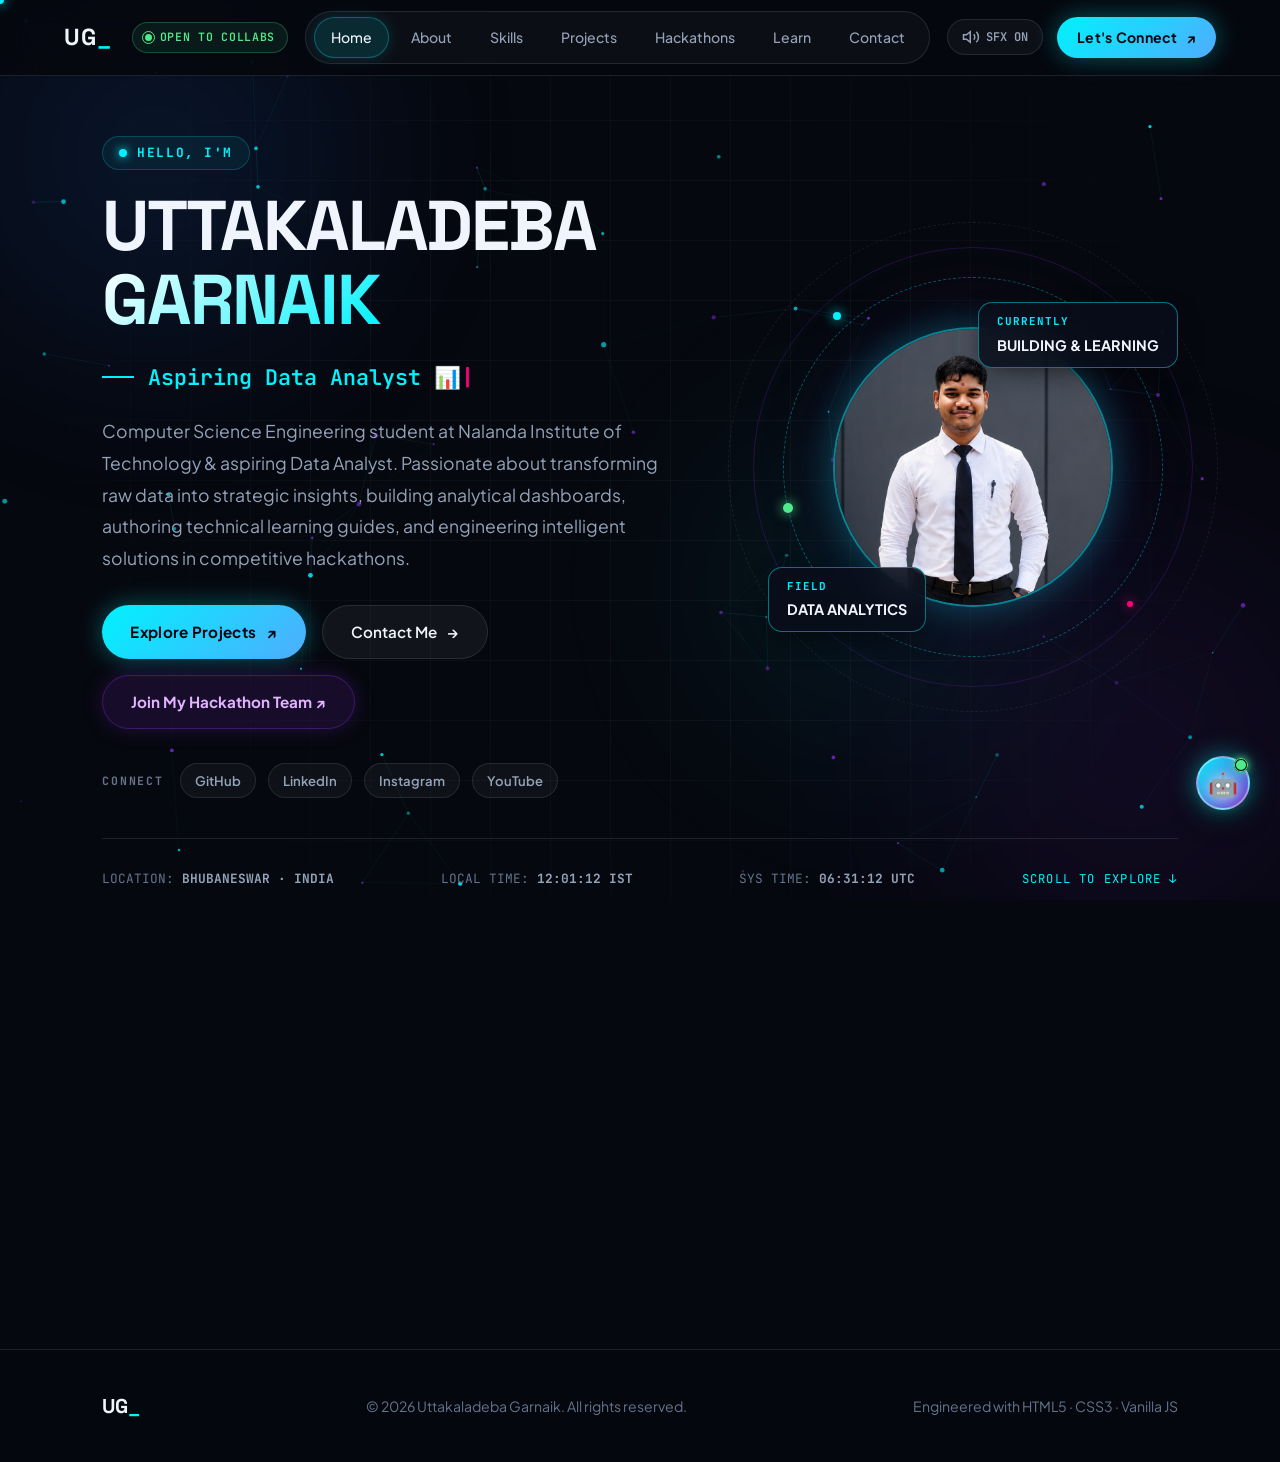
==== commit 927cf07d: "Update About Section" ====
--- a/index.html
+++ b/index.html
@@ -5,7 +5,7 @@
     <!-- Basic Meta & SEO -->
     <meta charset="UTF-8">
     <meta name="viewport" content="width=device-width, initial-scale=1.0">
-    <meta name="description" content="Uttakaladeba Garnaik — B.Tech CSE Student, Full-Stack Developer, AI Builder & Hackathon Innovator from Bhubaneswar, India.">
+    <meta name="description" content="Uttakaladeba Garnaik — B.Tech CSE Student, Aspiring Data Analyst, AI Builder & Hackathon Innovator from Bhubaneswar, India.">
     <meta name="author" content="Uttakaladeba Garnaik">
     <meta name="theme-color" content="#06080f">
 
@@ -127,14 +127,14 @@
                     <div class="hero-role-wrapper">
                         <span class="line"></span>
                         <p id="heroTypewriter" class="hero-role-text">
-                            B.Tech CSE Student 🎓
+                            Aspiring Data Analyst 📊
                         </p>
                     </div>
 
                     <p class="hero-description">
-                        Computer Science student at Nalanda Institute of Technology, passionate about
-                        turning creative ideas into functional reality through full-stack web development,
-                        intelligent desktop agents, and competitive hackathons.
+                        Computer Science Engineering student at Nalanda Institute of Technology & aspiring Data Analyst.
+                        Passionate about transforming raw data into strategic insights, building analytical dashboards,
+                        authoring technical learning guides, and engineering intelligent solutions in competitive hackathons.
                     </p>
 
                     <!-- Call To Action Buttons -->
@@ -216,7 +216,7 @@
 
                         <div class="floating-card card-bottom">
                             <span>FIELD</span>
-                            <strong>CSE / FULL-STACK DEV</strong>
+                            <strong>DATA ANALYTICS</strong>
                         </div>
 
                         <!-- Mini Orbit Dots -->
